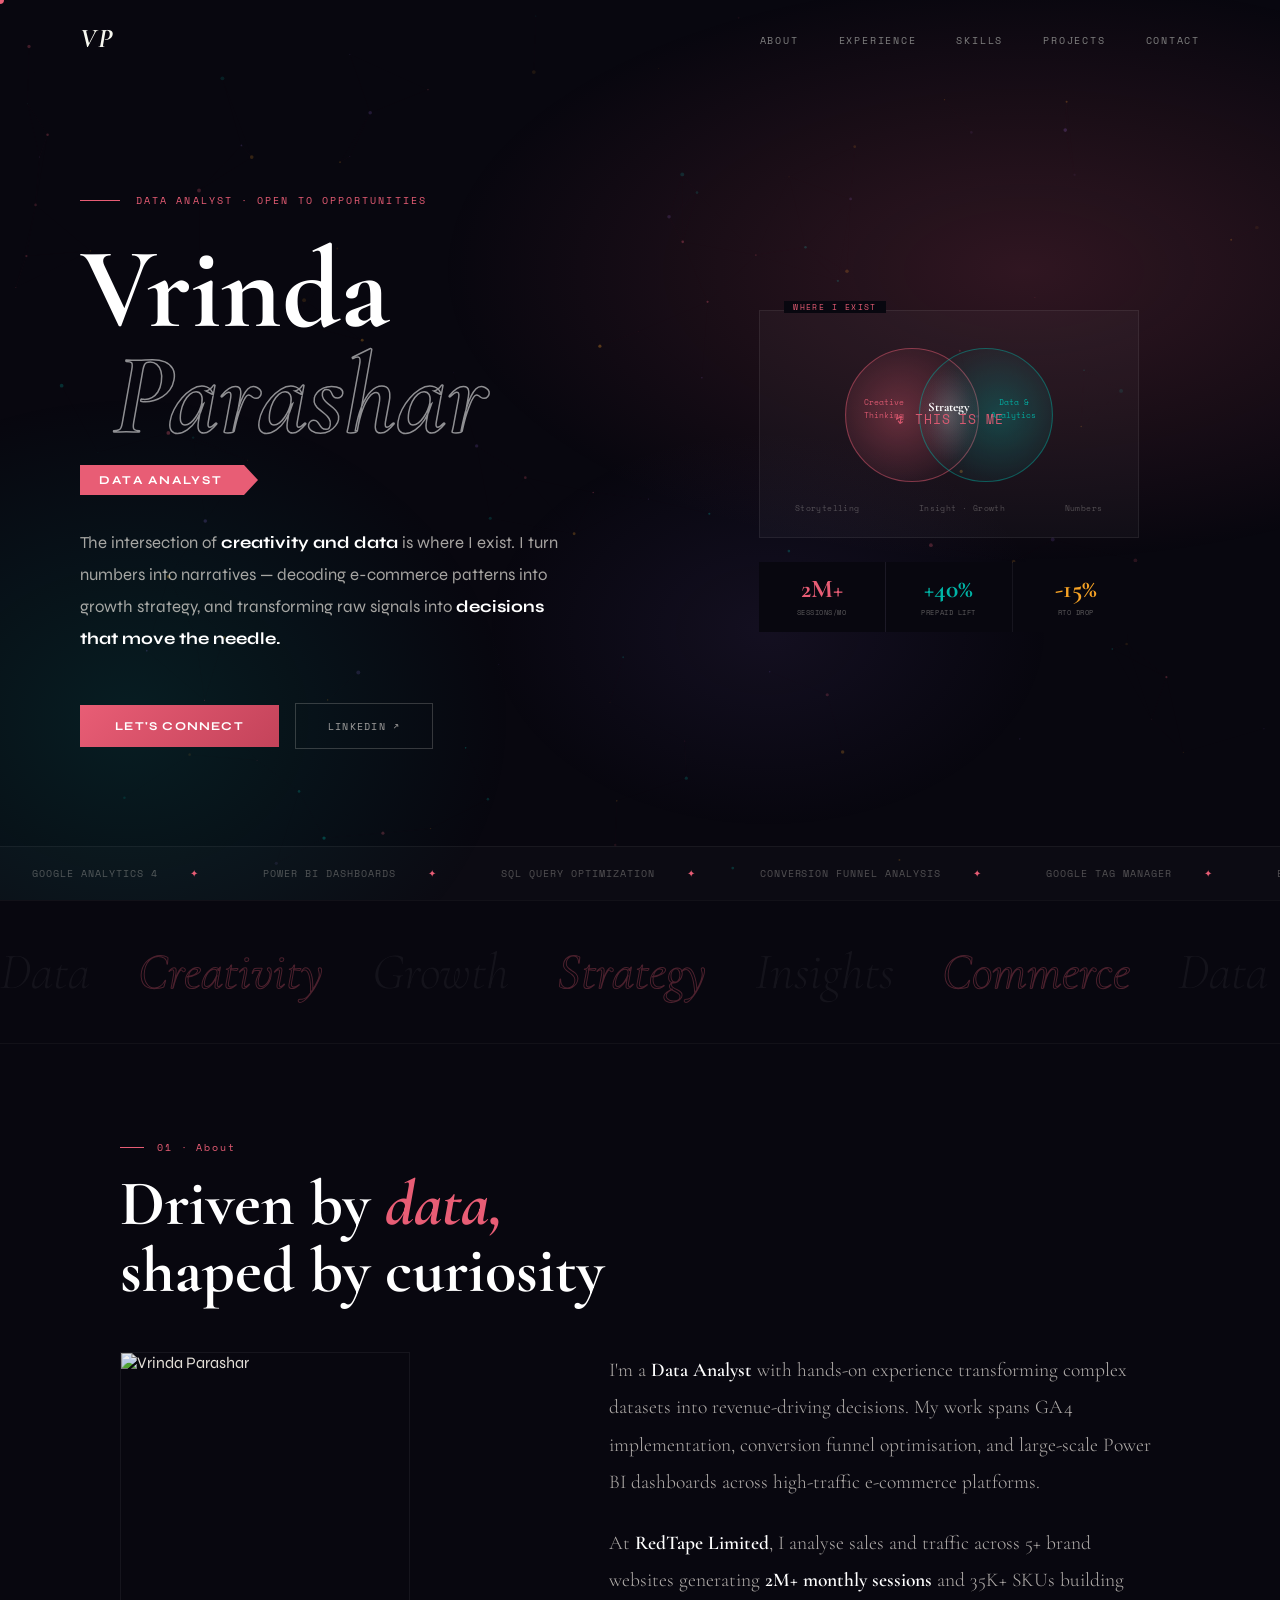
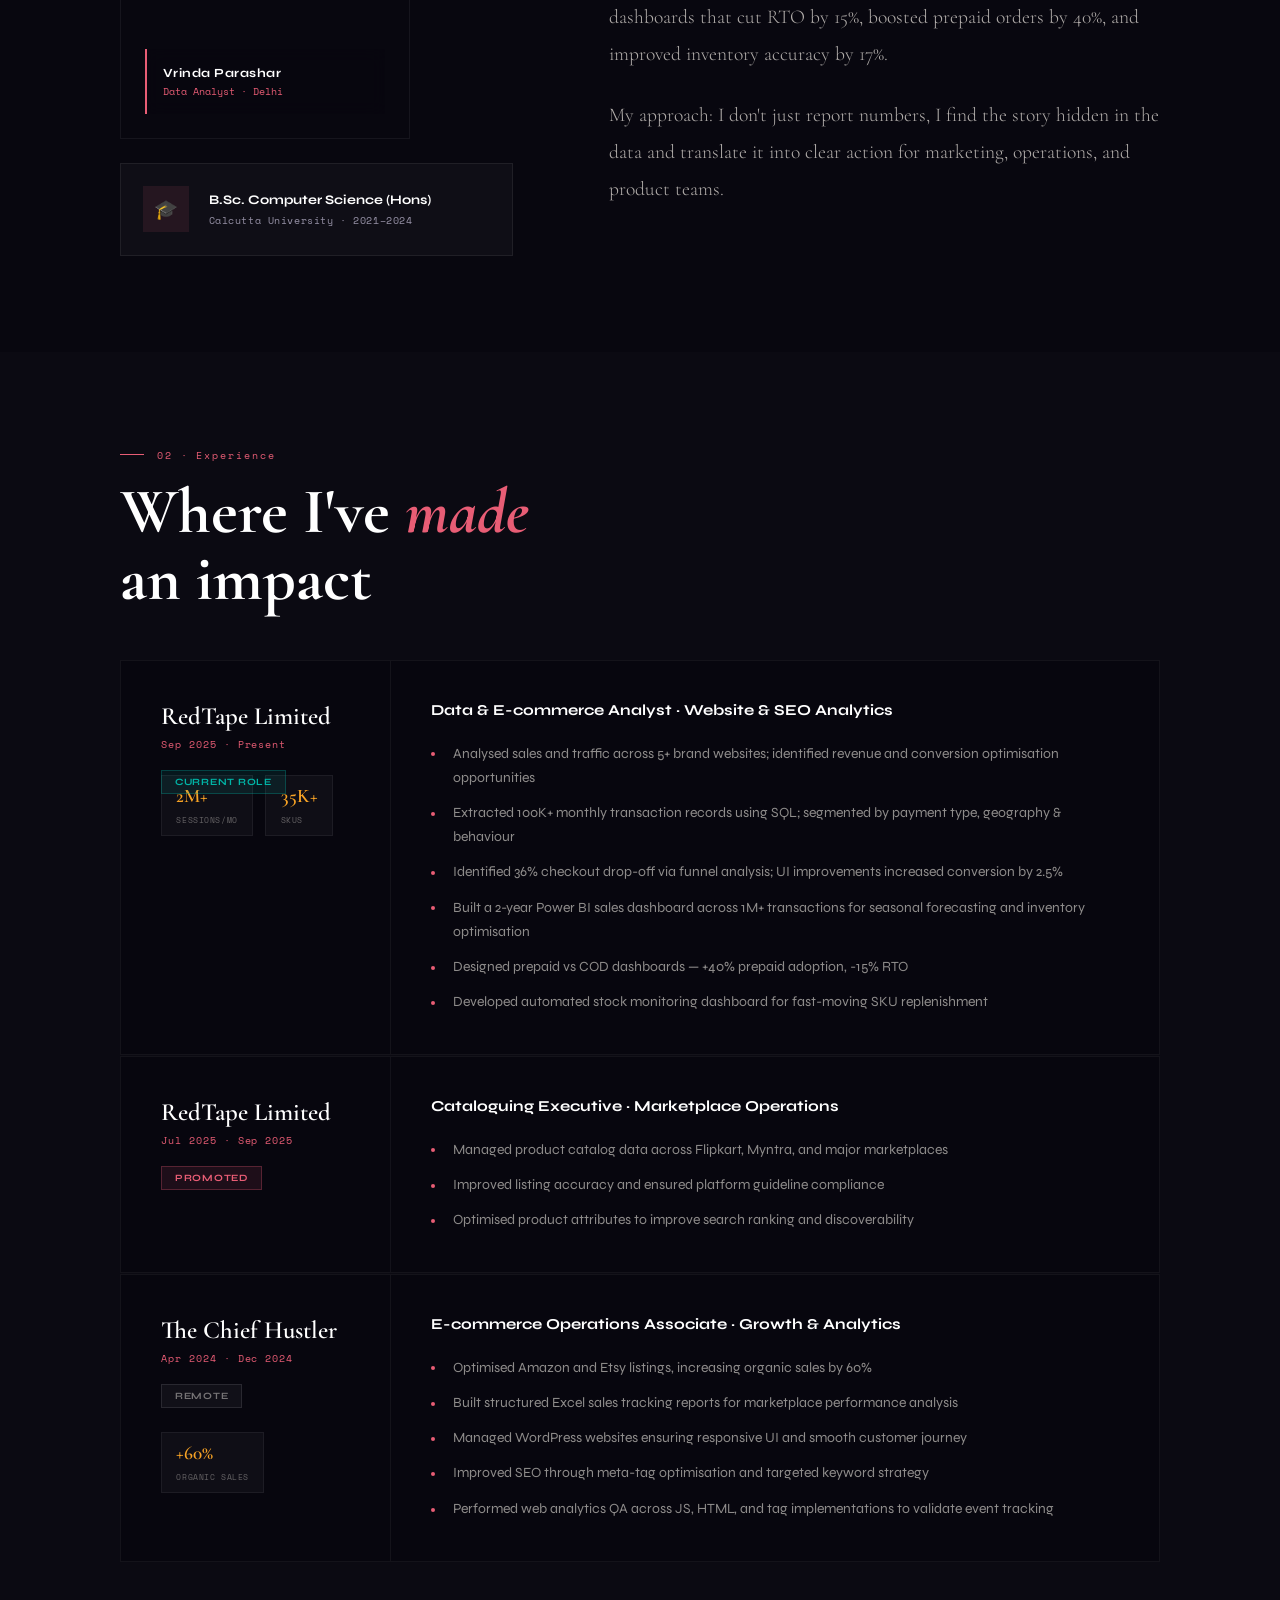
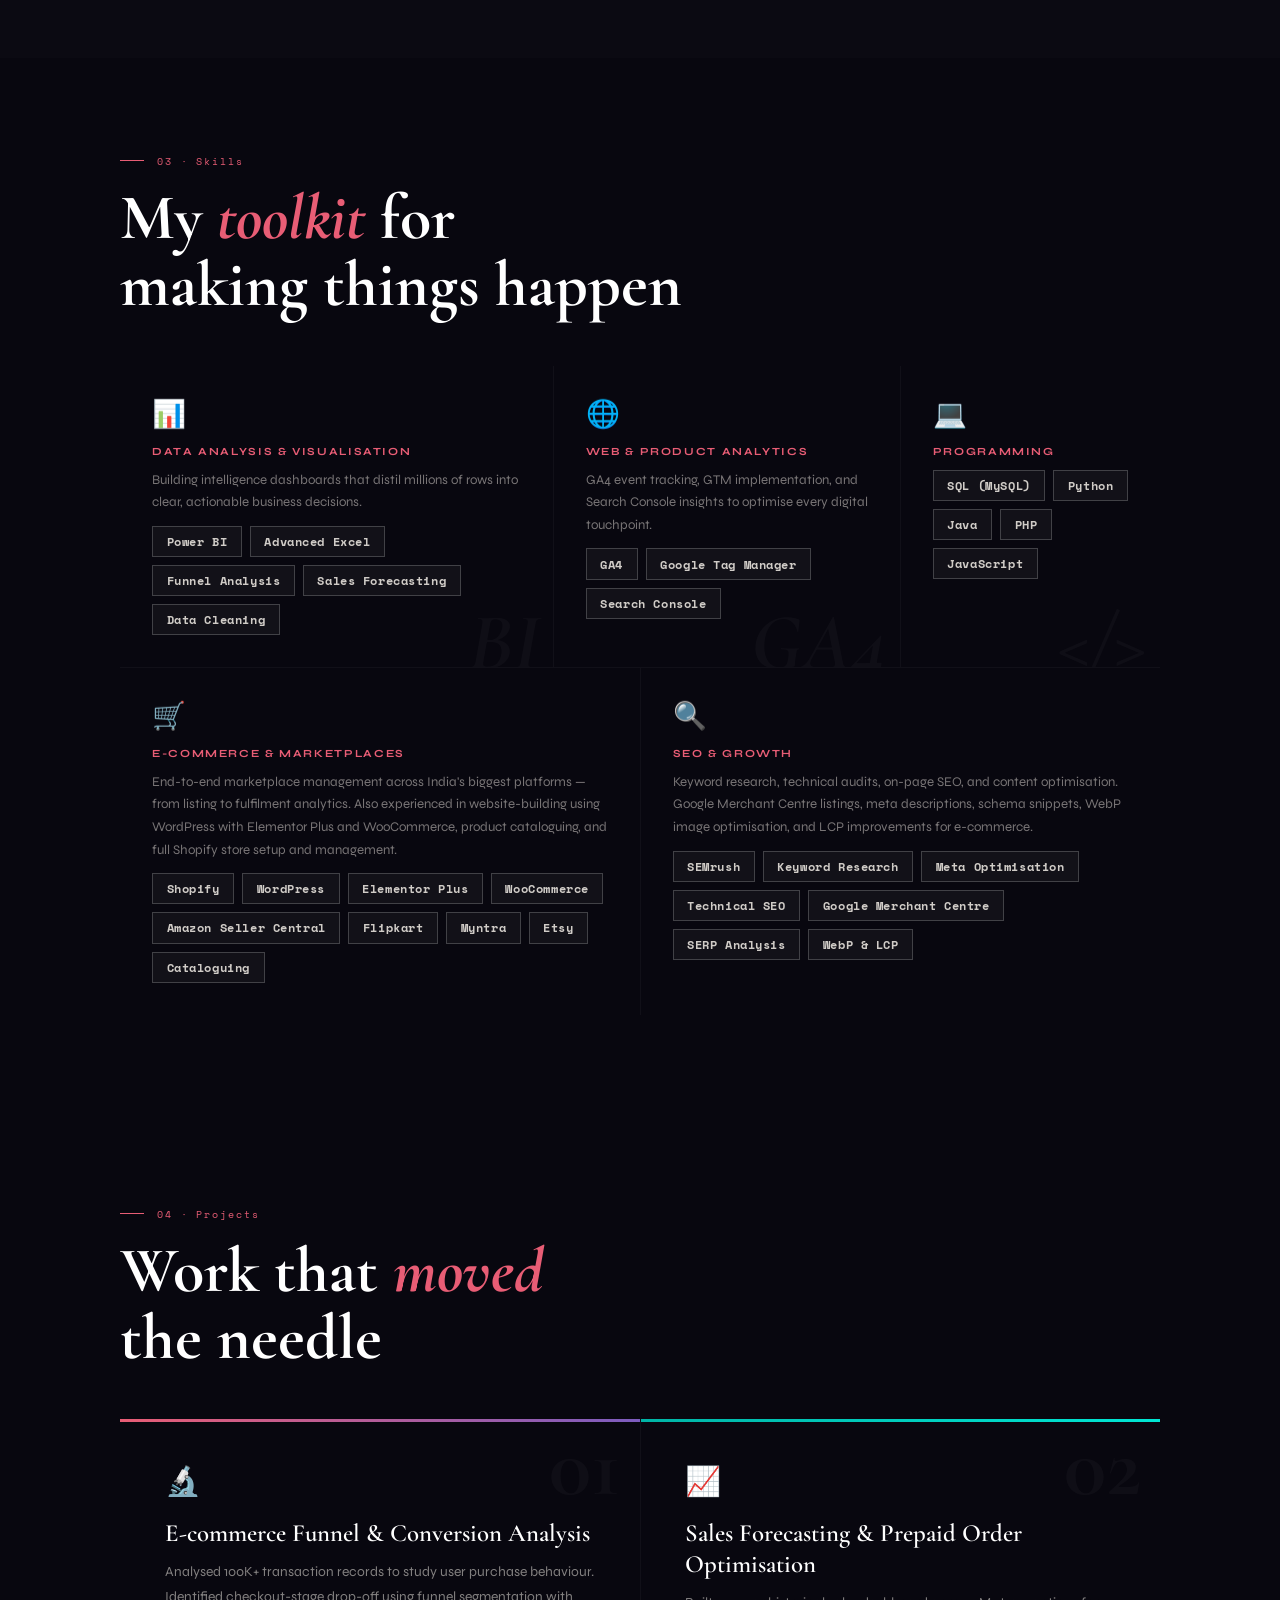
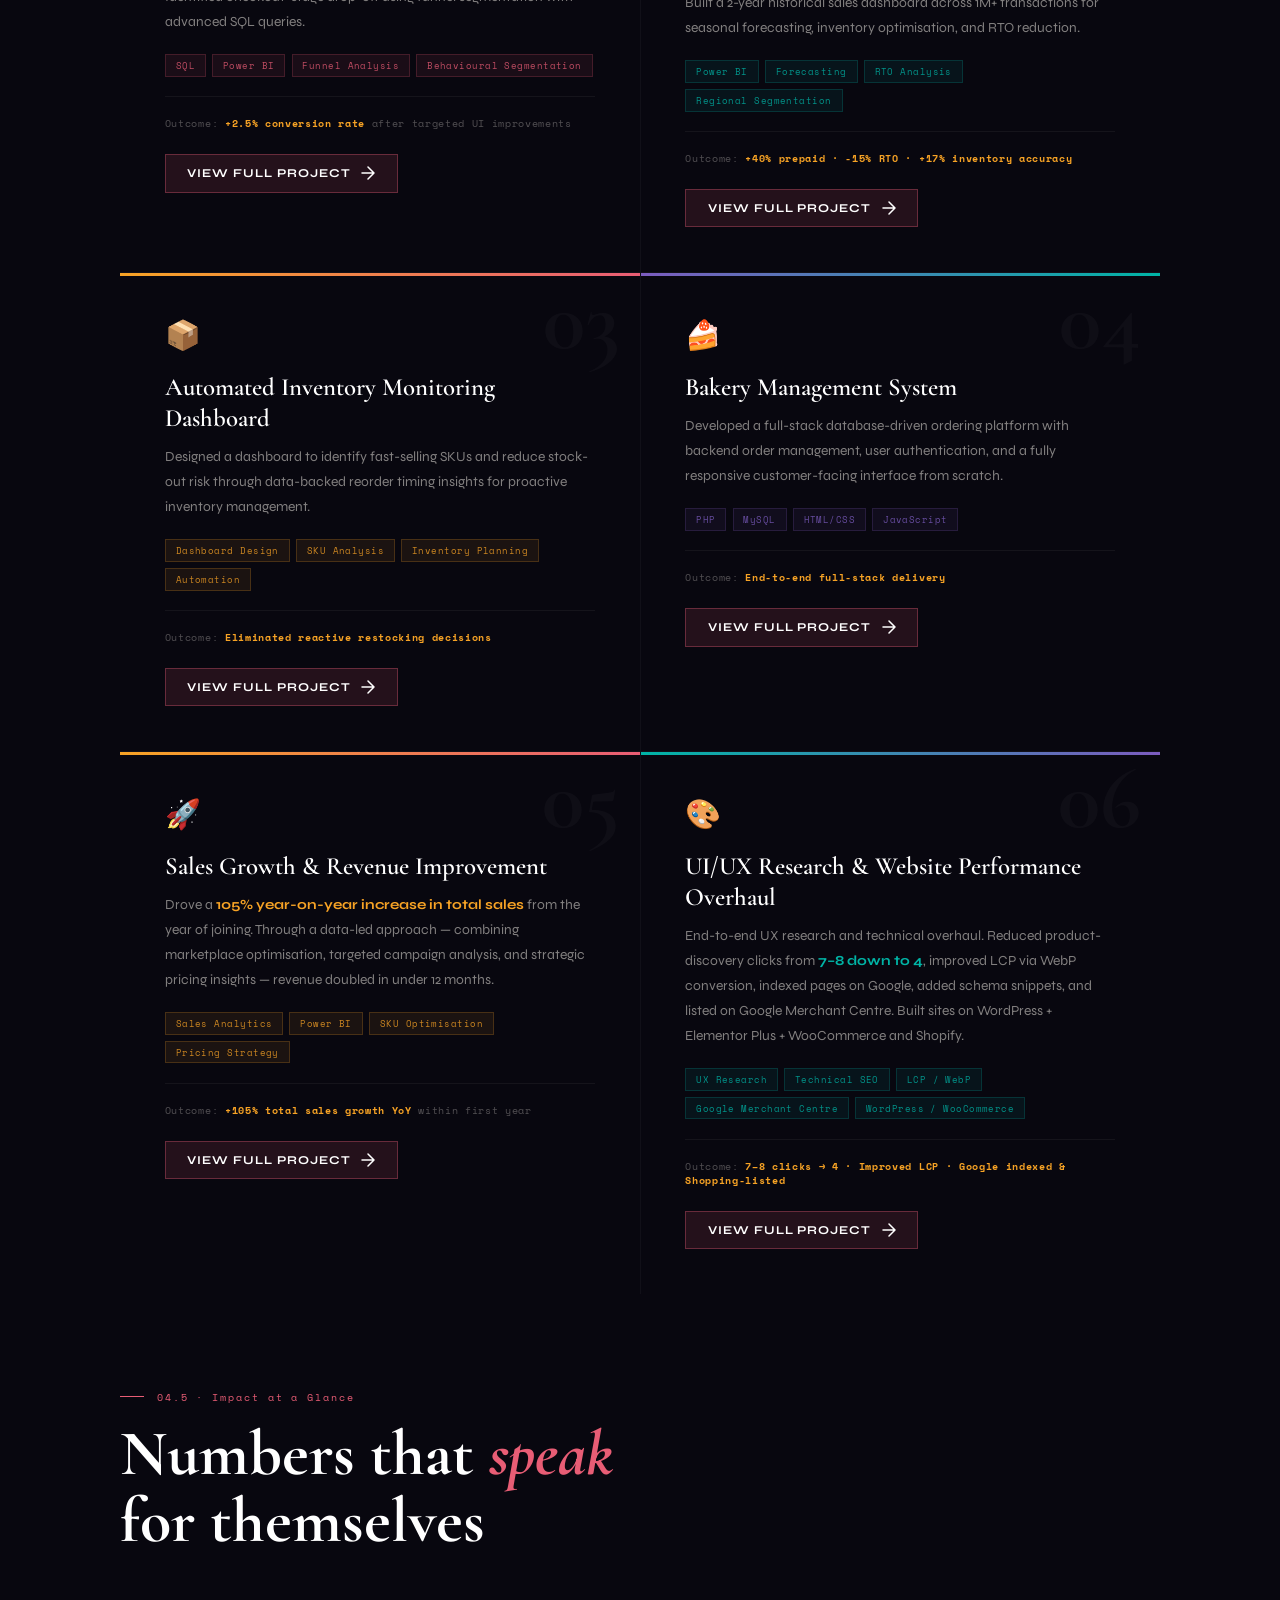
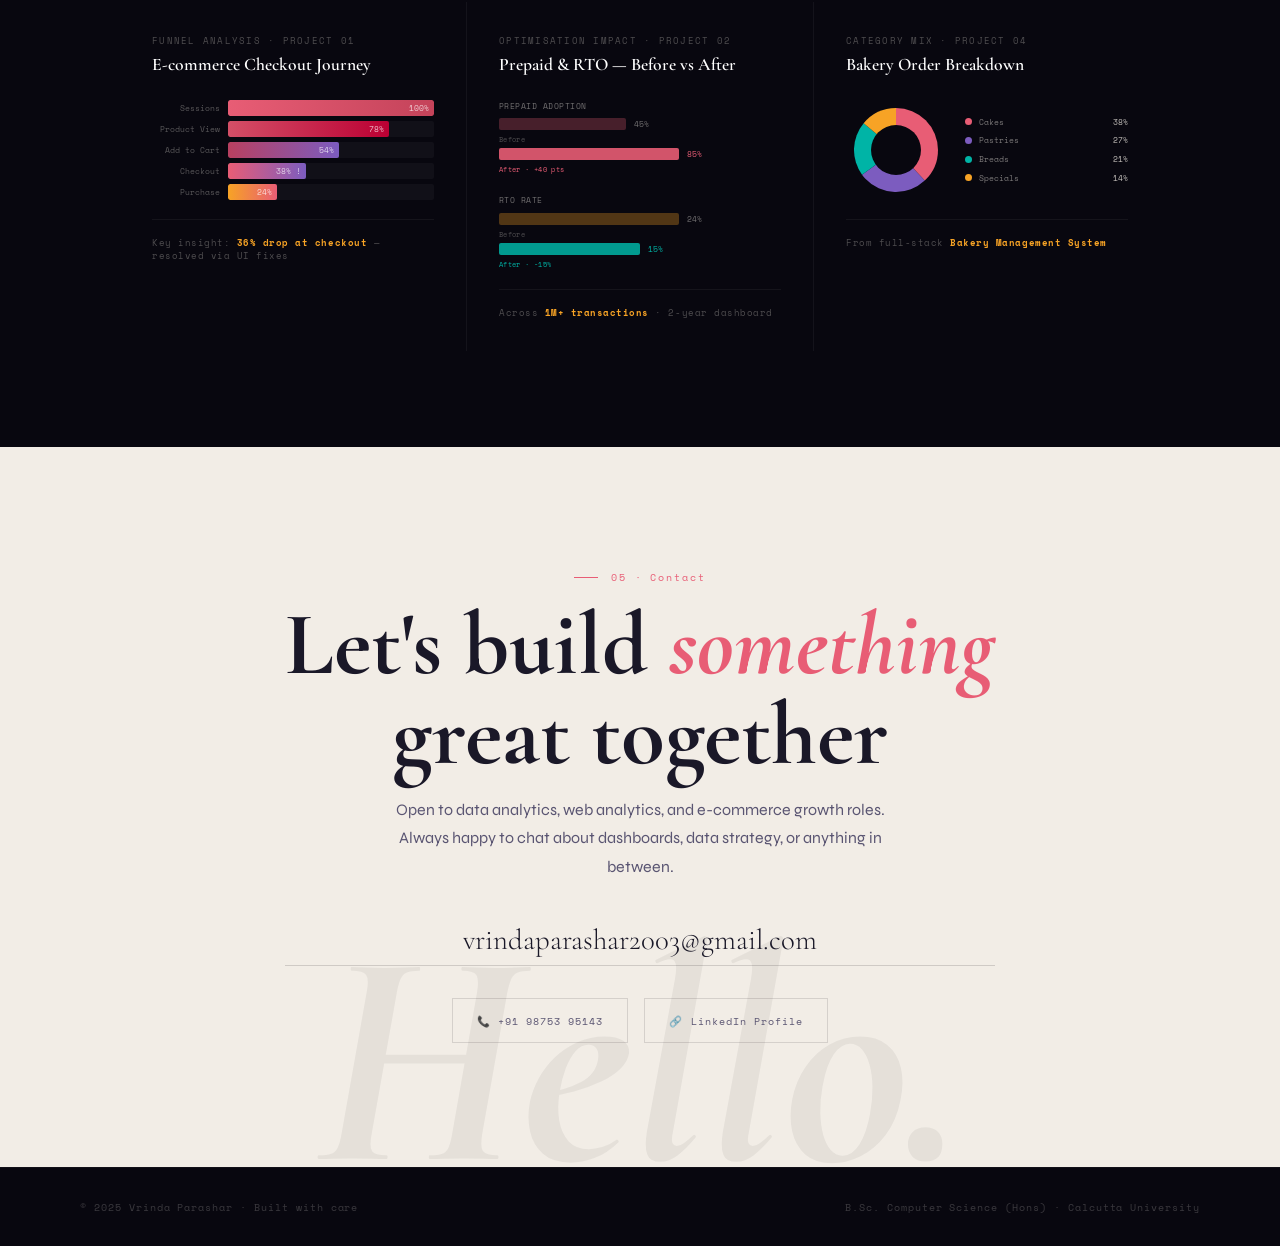
==== index.html @ 0f381a89 "Update index.html" ====
<!DOCTYPE html>
<html lang="en">
<head>
<meta charset="UTF-8">
<meta name="viewport" content="width=device-width, initial-scale=1.0">
<title>Vrinda Parashar · Data Analyst</title>
<link href="https://fonts.googleapis.com/css2?family=Cormorant+Garamond:ital,wght@0,300;0,400;0,600;0,700;1,300;1,600&family=Syne:wght@400;500;600;700;800&family=Space+Mono:ital@0;1&display=swap" rel="stylesheet">
<style>
:root{--ink:#08070f;--paper:#f2ede6;--rose:#e85d75;--teal:#00b4a6;--amber:#f7a325;--violet:#7c5cbf;--text-dark:#1a1828;--text-mid:#5a5572;--text-light:#9893a8;--white:#ffffff}
*,*::before,*::after{box-sizing:border-box;margin:0;padding:0}
html{scroll-behavior:smooth}
body{background:var(--ink);color:var(--paper);font-family:'Syne',sans-serif;overflow-x:hidden}
#bgCanvas{position:fixed;inset:0;z-index:0;opacity:.5;pointer-events:none}
 
/* CURSOR */
.cur{position:fixed;pointer-events:none;z-index:9999}
#curDot{width:8px;height:8px;background:var(--rose);border-radius:50%;transform:translate(-50%,-50%);transition:transform .15s}
#curRing{width:40px;height:40px;border:1.5px solid rgba(232,93,117,.45);border-radius:50%;transform:translate(-50%,-50%);transition:width .3s,height .3s,border-color .3s}
 
/* ─── NAV ─── */
nav{position:fixed;top:0;left:0;right:0;z-index:200;display:flex;justify-content:space-between;align-items:center;padding:1.4rem 5rem;mix-blend-mode:difference}
.nav-mark{font-family:'Cormorant Garamond',serif;font-size:1.7rem;font-style:italic;font-weight:700;color:#fff;letter-spacing:.06em;text-decoration:none}
.nav-links{display:flex;gap:2.5rem;list-style:none}
.nav-links a{font-family:'Space Mono',monospace;font-size:.62rem;color:rgba(255,255,255,.5);text-decoration:none;letter-spacing:.18em;text-transform:uppercase;transition:color .3s}
.nav-links a:hover{color:#fff}
 
/* Hamburger */
.nav-toggle{display:none;flex-direction:column;gap:5px;cursor:pointer;padding:.5rem;z-index:300;background:none;border:none}
.nav-toggle span{display:block;width:22px;height:1.5px;background:#fff;transition:transform .3s,opacity .3s}
.nav-toggle.open span:nth-child(1){transform:translateY(6.5px) rotate(45deg)}
.nav-toggle.open span:nth-child(2){opacity:0}
.nav-toggle.open span:nth-child(3){transform:translateY(-6.5px) rotate(-45deg)}
 
/* Mobile drawer */
.nav-drawer{display:none;position:fixed;inset:0;background:rgba(8,7,15,.97);z-index:250;flex-direction:column;align-items:center;justify-content:center;gap:2.5rem;backdrop-filter:blur(16px)}
.nav-drawer.open{display:flex}
.nav-drawer a{font-family:'Space Mono',monospace;font-size:.95rem;color:rgba(255,255,255,.6);text-decoration:none;letter-spacing:.2em;text-transform:uppercase;transition:color .3s}
.nav-drawer a:hover{color:var(--rose)}
 
/* ─── HERO ─── */
.hero{min-height:100vh;display:grid;grid-template-rows:1fr auto;position:relative;overflow:hidden}
.hero-bg{position:absolute;inset:0;background:radial-gradient(ellipse 70% 50% at 80% 30%,rgba(232,93,117,.18) 0%,transparent 65%),radial-gradient(ellipse 50% 60% at 10% 80%,rgba(0,180,166,.13) 0%,transparent 60%),radial-gradient(ellipse 40% 40% at 60% 70%,rgba(124,92,191,.1) 0%,transparent 55%)}
.hero-content{display:grid;grid-template-columns:1.1fr 1fr;align-items:center;padding:10rem 5rem 4rem;position:relative;z-index:2;gap:4rem}
 
.hero-eyebrow{display:flex;align-items:center;gap:1rem;font-family:'Space Mono',monospace;font-size:.65rem;color:var(--rose);letter-spacing:.2em;text-transform:uppercase;margin-bottom:1.8rem;animation:fadeUp .8s .2s both}
.eyebrow-line{width:2.5rem;height:1px;background:var(--rose)}
.hero-name{font-family:'Cormorant Garamond',serif;font-size:clamp(4.5rem,9vw,8.5rem);line-height:.92;font-weight:700;color:#fff;margin-bottom:1rem;animation:fadeUp .9s .35s both}
.hero-name .line2{font-style:italic;-webkit-text-stroke:1.5px rgba(255,255,255,.55);color:transparent;padding-left:2rem;display:block}
.hero-band{display:inline-flex;align-items:center;background:var(--rose);padding:.5rem 2.2rem .5rem 1.2rem;font-family:'Syne',sans-serif;font-size:.75rem;font-weight:700;letter-spacing:.15em;text-transform:uppercase;color:#fff;margin-bottom:2rem;clip-path:polygon(0 0,calc(100% - 14px) 0,100% 50%,calc(100% - 14px) 100%,0 100%);animation:fadeUp .8s .5s both}
.hero-desc{font-size:1.05rem;line-height:1.9;color:rgba(242,237,230,.68);max-width:480px;margin-bottom:3rem;animation:fadeUp .8s .65s both}
.hero-desc strong{color:#fff}
.hero-ctas{display:flex;gap:1rem;align-items:center;flex-wrap:wrap;animation:fadeUp .8s .8s both}
.btn-glow{position:relative;background:linear-gradient(135deg,var(--rose),#c4435a);color:#fff;padding:.9rem 2.2rem;font-family:'Syne',sans-serif;font-size:.75rem;font-weight:700;letter-spacing:.1em;text-transform:uppercase;text-decoration:none;transition:transform .3s,box-shadow .3s;display:inline-block}
.btn-glow:hover{transform:translateY(-3px);box-shadow:0 15px 40px rgba(232,93,117,.4)}
.btn-ghost{color:rgba(242,237,230,.65);padding:.9rem 2rem;font-family:'Space Mono',monospace;font-size:.65rem;letter-spacing:.12em;text-transform:uppercase;text-decoration:none;border:1px solid rgba(242,237,230,.2);transition:all .3s;display:inline-block}
.btn-ghost:hover{border-color:var(--teal);color:var(--teal)}
 
/* Hero Right */
.hero-right{position:relative;animation:fadeUp 1s .5s both}
.hero-right-inner{display:flex;flex-direction:column;gap:1.5rem;align-items:center}
 
/* Intersection Visual */
.intersection-box{background:rgba(255,255,255,.03);border:1px solid rgba(255,255,255,.07);padding:1.8rem 2rem 1.4rem;position:relative;max-width:380px;width:100%}
.intersection-box::before{content:'WHERE I EXIST';position:absolute;top:-10px;left:1.5rem;background:var(--ink);padding:0 .6rem;font-family:'Space Mono',monospace;font-size:.5rem;color:var(--rose);letter-spacing:.18em}
.venn-wrap{position:relative;width:100%;height:150px;margin-bottom:.8rem}
.venn-wrap svg{width:100%;height:100%;overflow:visible}
.venn-circle-left{animation:vennPulseLeft 3s ease-in-out infinite}
.venn-circle-right{animation:vennPulseRight 3s ease-in-out infinite}
.venn-intersection{animation:vennGlow 3s ease-in-out infinite}
@keyframes vennPulseLeft{0%,100%{opacity:.55;transform:translateX(0)}50%{opacity:.8;transform:translateX(-4px)}}
@keyframes vennPulseRight{0%,100%{opacity:.5;transform:translateX(0)}50%{opacity:.75;transform:translateX(4px)}}
@keyframes vennGlow{0%,100%{opacity:.35}50%{opacity:.7}}
.venn-label-l{font-family:'Space Mono',monospace;font-size:.52rem;fill:rgba(232,93,117,.9);text-anchor:middle}
.venn-label-r{font-family:'Space Mono',monospace;font-size:.52rem;fill:rgba(0,180,166,.9);text-anchor:middle}
.venn-label-c{font-family:'Cormorant Garamond',serif;font-size:14px;font-weight:700;fill:#fff;text-anchor:middle;animation:vennCenterPop 1.2s 0.6s both}
.venn-sub-c{font-family:'Space Mono',monospace;font-size:7px;fill:rgba(232,93,117,.9);text-anchor:middle;letter-spacing:1px;animation:vennCenterPop .9s 1s both}
@keyframes vennCenterPop{from{opacity:0;font-size:8px}to{opacity:1;font-size:14px}}
.intersection-labels{display:flex;justify-content:space-between;font-family:'Space Mono',monospace;font-size:.5rem;color:rgba(242,237,230,.28);letter-spacing:.05em;padding:0 .2rem}
 
/* Stat row */
.hero-stats-row{display:grid;grid-template-columns:repeat(3,1fr);gap:1px;background:rgba(255,255,255,.06);max-width:380px;width:100%}
.hstat{background:var(--ink);padding:.9rem .8rem;text-align:center}
.hstat-val{font-family:'Cormorant Garamond',serif;font-size:1.6rem;font-weight:700;display:block;line-height:1}
.hstat-lbl{font-family:'Space Mono',monospace;font-size:.46rem;color:rgba(242,237,230,.35);letter-spacing:.07em;text-transform:uppercase;margin-top:.3rem;display:block}
.hstat:nth-child(1) .hstat-val{color:var(--rose)}
.hstat:nth-child(2) .hstat-val{color:var(--teal)}
.hstat:nth-child(3) .hstat-val{color:var(--amber)}
 
/* TICKER */
.hero-ticker{position:relative;z-index:2;border-top:1px solid rgba(255,255,255,.05);overflow:hidden;padding:1.2rem 0;background:rgba(255,255,255,.02)}
.ticker-track{display:flex;animation:ticker 28s linear infinite;width:max-content}
.ticker-item{display:flex;align-items:center;gap:2rem;padding:0 2rem;font-family:'Space Mono',monospace;font-size:.62rem;color:rgba(242,237,230,.3);letter-spacing:.1em;text-transform:uppercase;white-space:nowrap}
.ticker-item span{color:var(--rose)}
@keyframes ticker{to{transform:translateX(-50%)}}
 
/* MARQUEE */
.marquee-divider{overflow:hidden;padding:2.5rem 0;border-top:1px solid rgba(255,255,255,.04);border-bottom:1px solid rgba(255,255,255,.04)}
.marquee-track{display:flex;gap:3rem;animation:marquee 22s linear infinite;width:max-content;align-items:center}
.mw{font-family:'Cormorant Garamond',serif;font-size:3.2rem;font-weight:300;font-style:italic;color:rgba(255,255,255,.05);white-space:nowrap}
.mw.a{-webkit-text-stroke:1px rgba(232,93,117,.3);color:transparent}
@keyframes marquee{to{transform:translateX(-50%)}}
 
/* SECTION */
.section{max-width:1200px;margin:0 auto;padding:6rem 5rem;position:relative;z-index:1}
.sec-num{font-family:'Space Mono',monospace;font-size:.6rem;color:var(--rose);letter-spacing:.2em;display:flex;align-items:center;gap:.8rem;margin-bottom:1rem}
.sec-num::before{content:'';width:1.5rem;height:1px;background:var(--rose)}
.sec-title{font-family:'Cormorant Garamond',serif;font-size:clamp(2.5rem,5vw,4.5rem);font-weight:700;line-height:1.05;color:#fff}
.sec-title em{font-style:italic;color:var(--rose)}
.sec-header{margin-bottom:3rem}
 
/* ABOUT */
.about-grid{display:grid;grid-template-columns:1fr 1.4fr;gap:6rem;align-items:start;margin-top:2rem}
.about-left{position:sticky;top:8rem}
.about-portrait{width:100%;aspect-ratio:3/4;max-width:290px;border:1px solid rgba(255,255,255,.06);position:relative;overflow:hidden}
.about-portrait img{width:100%;height:100%;object-fit:cover;object-position:center top;display:block;filter:brightness(.92) contrast(1.05)}
.portrait-tag{position:absolute;bottom:1.5rem;left:1.5rem;right:1.5rem;background:rgba(8,7,15,.85);backdrop-filter:blur(8px);padding:1rem;border-left:2px solid var(--rose)}
.pt-title{font-family:'Syne',sans-serif;font-size:.78rem;font-weight:700;color:#fff;letter-spacing:.04em}
.pt-sub{font-family:'Space Mono',monospace;font-size:.6rem;color:var(--rose);margin-top:.25rem}
.edu-badge{margin-top:1.5rem;background:rgba(255,255,255,.03);border:1px solid rgba(255,255,255,.07);padding:1.4rem;display:flex;gap:1.2rem;align-items:center}
.edu-icon{width:46px;height:46px;background:rgba(232,93,117,.1);display:flex;align-items:center;justify-content:center;font-size:1.2rem;flex-shrink:0}
.edu-deg{font-family:'Syne',sans-serif;font-size:.82rem;font-weight:700;color:#fff}
.edu-school{font-family:'Space Mono',monospace;font-size:.6rem;color:var(--text-light);letter-spacing:.06em;margin-top:.3rem}
.about-text p{font-family:'Cormorant Garamond',serif;font-size:1.22rem;font-weight:300;line-height:1.9;color:rgba(242,237,230,.72);margin-bottom:1.5rem}
.about-text p strong{color:#fff;font-weight:600}
 
/* EXPERIENCE */
.exp-section{background:rgba(255,255,255,.012);margin:0;max-width:100%}
.exp-inner{max-width:1200px;margin:0 auto;padding:6rem 5rem}
.exp-cards{display:flex;flex-direction:column;gap:1px;margin-top:3rem}
.exp-card{background:rgba(8,7,15,.85);border:1px solid rgba(255,255,255,.05);display:grid;grid-template-columns:270px 1fr;position:relative;overflow:hidden;transition:border-color .4s;cursor:default}
.exp-card::before{content:'';position:absolute;left:0;top:0;bottom:0;width:3px;background:linear-gradient(to bottom,var(--rose),var(--violet));transform:scaleY(0);transform-origin:top;transition:transform .5s cubic-bezier(.4,0,.2,1)}
.exp-card:hover{border-color:rgba(232,93,117,.18)}
.exp-card:hover::before{transform:scaleY(1)}
.exp-left{padding:2.5rem;border-right:1px solid rgba(255,255,255,.05)}
.exp-company{font-family:'Cormorant Garamond',serif;font-size:1.55rem;font-weight:600;color:#fff;margin-bottom:.35rem}
.exp-period{font-family:'Space Mono',monospace;font-size:.6rem;color:var(--rose);letter-spacing:.1em;margin-bottom:1.2rem}
.badge{display:inline-block;font-family:'Syne',sans-serif;font-size:.6rem;font-weight:700;padding:.3rem .8rem;letter-spacing:.08em;text-transform:uppercase}
.badge.cur{background:rgba(0,180,166,.1);border:1px solid rgba(0,180,166,.28);color:var(--teal)}
.badge.promoted{background:rgba(232,93,117,.1);border:1px solid rgba(232,93,117,.28);color:var(--rose)}
.badge.past{background:rgba(255,255,255,.04);border:1px solid rgba(255,255,255,.1);color:rgba(242,237,230,.45)}
.exp-metrics{display:flex;gap:.75rem;margin-top:1.5rem;flex-wrap:wrap}
.metric{background:rgba(255,255,255,.03);border:1px solid rgba(255,255,255,.06);padding:.5rem .9rem}
.metric-val{font-family:'Cormorant Garamond',serif;font-size:1.2rem;font-weight:600;color:var(--amber);display:block}
.metric-lbl{font-family:'Space Mono',monospace;font-size:.52rem;color:rgba(242,237,230,.38);letter-spacing:.07em;text-transform:uppercase}
.exp-right{padding:2.5rem}
.exp-role{font-family:'Syne',sans-serif;font-size:.95rem;font-weight:700;color:#fff;margin-bottom:1.4rem}
.exp-list{list-style:none;display:flex;flex-direction:column;gap:.7rem}
.exp-list li{display:grid;grid-template-columns:8px 1fr;gap:.9rem;font-size:.875rem;line-height:1.72;color:rgba(242,237,230,.58)}
.exp-list li::before{content:'';display:block;width:4px;height:4px;border-radius:50%;background:var(--rose);margin-top:.68rem;flex-shrink:0}
 
/* ─── CHARTS SECTION ─── */
.charts-section{max-width:1200px;margin:0 auto;padding:0 5rem 6rem;position:relative;z-index:1}
.charts-grid{display:grid;grid-template-columns:1fr 1fr 1fr;gap:1px;background:rgba(255,255,255,.05);margin-top:3rem}
.chart-panel{background:var(--ink);padding:2rem;position:relative;overflow:hidden}
.chart-panel-label{font-family:'Space Mono',monospace;font-size:.56rem;color:rgba(242,237,230,.3);letter-spacing:.14em;text-transform:uppercase;margin-bottom:.4rem}
.chart-panel-title{font-family:'Cormorant Garamond',serif;font-size:1.1rem;font-weight:600;color:#fff;margin-bottom:1.5rem;line-height:1.25}
 
/* Mini funnel */
.mini-funnel{display:flex;flex-direction:column;gap:5px}
.mf-row{display:flex;align-items:center;gap:8px}
.mf-lbl{font-family:'Space Mono',monospace;font-size:.5rem;color:rgba(242,237,230,.35);width:68px;flex-shrink:0;text-align:right}
.mf-track{flex:1;background:rgba(255,255,255,.04);border-radius:2px;height:16px;overflow:hidden;position:relative}
.mf-fill{height:100%;border-radius:2px;width:0;transition:width 1.5s cubic-bezier(.4,0,.2,1);display:flex;align-items:center;justify-content:flex-end;padding-right:5px}
.mf-pct{font-family:'Space Mono',monospace;font-size:.48rem;color:rgba(255,255,255,.75)}
 
/* Before/after bars */
.ba-group{margin-bottom:.8rem}
.ba-label{font-family:'Space Mono',monospace;font-size:.52rem;color:rgba(242,237,230,.45);margin-bottom:.4rem;letter-spacing:.06em}
.ba-pair{display:flex;flex-direction:column;gap:3px}
.ba-row{display:flex;align-items:center;gap:8px}
.ba-bar{height:12px;border-radius:2px;width:0;transition:width 1.5s cubic-bezier(.4,0,.2,1)}
.ba-val{font-family:'Space Mono',monospace;font-size:.5rem;color:rgba(242,237,230,.45);flex-shrink:0}
.ba-caption{font-family:'Space Mono',monospace;font-size:.46rem;color:rgba(242,237,230,.3);margin-top:1px;letter-spacing:.05em}
 
/* Donut */
.donut-wrap{display:flex;align-items:center;gap:1.2rem}
.donut-legend{display:flex;flex-direction:column;gap:.42rem;flex:1}
.dl-item{display:flex;align-items:center;gap:.45rem;font-family:'Space Mono',monospace;font-size:.52rem;color:rgba(242,237,230,.5)}
.dl-dot{width:7px;height:7px;border-radius:50%;flex-shrink:0}
.dl-val{margin-left:auto;color:rgba(242,237,230,.8)}
.chart-result{margin-top:1.2rem;padding-top:1rem;border-top:1px solid rgba(255,255,255,.05);font-family:'Space Mono',monospace;font-size:.54rem;color:rgba(242,237,230,.3);letter-spacing:.06em}
.chart-result strong{color:var(--amber)}
 
/* SKILLS */
.skills-mosaic{display:grid;grid-template-columns:repeat(12,1fr);gap:1px;background:rgba(255,255,255,.04);margin-top:3rem}
.skill-tile{background:var(--ink);padding:2rem;position:relative;overflow:hidden}
.skill-tile.w5{grid-column:span 5}
.skill-tile.w4{grid-column:span 4}
.skill-tile.w3{grid-column:span 3}
.skill-tile.w6{grid-column:span 6}
.skill-tile h4{font-family:'Syne',sans-serif;font-size:.68rem;font-weight:700;text-transform:uppercase;letter-spacing:.15em;color:var(--rose);margin-bottom:.7rem}
.skill-tile p{font-size:.83rem;color:rgba(242,237,230,.48);line-height:1.7}
.skill-tile-icon{font-size:1.7rem;margin-bottom:.9rem;display:block}
.skill-big{font-family:'Cormorant Garamond',serif;font-size:5rem;font-weight:700;font-style:italic;color:rgba(255,255,255,.03);position:absolute;bottom:-1rem;right:.8rem;line-height:1;pointer-events:none}
.pills{display:flex;flex-wrap:wrap;gap:.5rem;margin-top:.75rem}
.pill{font-family:'Space Mono',monospace;font-size:.72rem;font-weight:700;padding:.38rem .85rem;border:1.5px solid rgba(255,255,255,.2);color:rgba(242,237,230,.85);letter-spacing:.05em;transition:all .2s;background:rgba(255,255,255,.04)}
.pill:hover{border-color:var(--teal);color:var(--teal);background:rgba(0,180,166,.06)}
 
/* PROJECTS */
.projects-grid{display:grid;grid-template-columns:1fr 1fr;gap:1px;background:rgba(255,255,255,.04);margin-top:3rem}
.proj-card{background:var(--ink);padding:2.8rem;position:relative;overflow:hidden;transition:background .3s;cursor:pointer;text-decoration:none;display:block;color:inherit}
.proj-card:hover{background:rgba(255,255,255,.022)}
.proj-accent{position:absolute;top:0;left:0;right:0;height:3px}
.proj-card:nth-child(1) .proj-accent{background:linear-gradient(90deg,var(--rose),var(--violet))}
.proj-card:nth-child(2) .proj-accent{background:linear-gradient(90deg,var(--teal),#00e6d4)}
.proj-card:nth-child(3) .proj-accent{background:linear-gradient(90deg,var(--amber),var(--rose))}
.proj-card:nth-child(4) .proj-accent{background:linear-gradient(90deg,var(--violet),var(--teal))}
.proj-num{font-family:'Cormorant Garamond',serif;font-size:5.5rem;font-weight:700;color:rgba(255,255,255,.03);position:absolute;top:.2rem;right:1.2rem;line-height:1;pointer-events:none}
.proj-icon{font-size:1.8rem;margin-bottom:1.2rem;display:block}
.proj-card h3{font-family:'Cormorant Garamond',serif;font-size:1.55rem;font-weight:600;color:#fff;margin-bottom:.7rem;line-height:1.25}
.proj-card p{font-size:.865rem;color:rgba(242,237,230,.52);line-height:1.8;margin-bottom:1.2rem}
.proj-stack{display:flex;gap:.38rem;flex-wrap:wrap}
.ptag{font-family:'Space Mono',monospace;font-size:.56rem;padding:.24rem .62rem;letter-spacing:.05em}
.proj-card:nth-child(1) .ptag{background:rgba(232,93,117,.08);border:1px solid rgba(232,93,117,.2);color:rgba(232,93,117,.8)}
.proj-card:nth-child(2) .ptag{background:rgba(0,180,166,.08);border:1px solid rgba(0,180,166,.2);color:rgba(0,180,166,.8)}
.proj-card:nth-child(3) .ptag{background:rgba(247,163,37,.08);border:1px solid rgba(247,163,37,.2);color:rgba(247,163,37,.8)}
.proj-card:nth-child(4) .ptag{background:rgba(124,92,191,.08);border:1px solid rgba(124,92,191,.2);color:rgba(124,92,191,.8)}
.proj-card:nth-child(5) .proj-accent{background:linear-gradient(90deg,var(--amber),var(--rose))}
.proj-card:nth-child(6) .proj-accent{background:linear-gradient(90deg,var(--teal),var(--violet))}
.proj-result{margin-top:1.2rem;padding-top:1.2rem;border-top:1px solid rgba(255,255,255,.05);font-family:'Space Mono',monospace;font-size:.6rem;color:rgba(242,237,230,.32);letter-spacing:.07em}
.proj-result strong{color:var(--amber)}
 
/* View Project CTA — bigger, button-style */
.proj-cta{display:inline-flex;align-items:center;gap:.65rem;margin-top:1.5rem;font-family:'Syne',sans-serif;font-size:.75rem;font-weight:700;color:#fff;letter-spacing:.08em;text-transform:uppercase;background:rgba(232,93,117,.12);border:1.5px solid rgba(232,93,117,.35);padding:.7rem 1.35rem;transition:background .3s,border-color .3s,color .3s}
.proj-card:hover .proj-cta{background:var(--rose);border-color:var(--rose);color:#fff}
.proj-cta svg{transition:transform .3s;flex-shrink:0}
.proj-card:hover .proj-cta svg{transform:translateX(4px)}
 
/* CONTACT */
.contact-wrap{background:var(--paper);color:var(--text-dark);position:relative;overflow:hidden;min-height:80vh;display:flex;align-items:center;justify-content:center}
.contact-bg-txt{position:absolute;font-family:'Cormorant Garamond',serif;font-size:24vw;font-weight:700;font-style:italic;color:rgba(8,7,15,.055);white-space:nowrap;pointer-events:none;bottom:-3rem;left:50%;transform:translateX(-50%);line-height:1}
.contact-inner{text-align:center;position:relative;z-index:2;padding:6rem 2rem}
.contact-inner .sec-num{color:var(--rose);justify-content:center}
.contact-inner .sec-num::before{background:var(--rose)}
.contact-inner h2{font-family:'Cormorant Garamond',serif;font-size:clamp(3rem,7vw,6rem);font-weight:700;line-height:1;color:var(--text-dark);margin-bottom:1rem}
.contact-inner h2 em{font-style:italic;color:var(--rose)}
.contact-sub{font-size:1rem;color:var(--text-mid);line-height:1.8;max-width:500px;margin:0 auto 2.5rem}
.c-email{display:block;font-family:'Cormorant Garamond',serif;font-size:clamp(1rem,2.5vw,1.8rem);font-weight:300;color:var(--text-dark);text-decoration:none;border-bottom:1px solid rgba(8,7,15,.15);padding-bottom:.5rem;transition:color .3s;margin-bottom:2rem}
.c-email:hover{color:var(--rose)}
.c-row{display:flex;justify-content:center;gap:1rem;flex-wrap:wrap}
.c-link{display:flex;align-items:center;gap:.6rem;font-family:'Space Mono',monospace;font-size:.65rem;color:var(--text-mid);text-decoration:none;letter-spacing:.1em;padding:.85rem 1.5rem;border:1px solid rgba(8,7,15,.12);transition:all .3s}
.c-link:hover{background:var(--rose);color:#fff;border-color:var(--rose)}
 
/* FOOTER */
footer{background:var(--ink);padding:2rem 5rem;display:flex;justify-content:space-between;align-items:center;border-top:1px solid rgba(255,255,255,.04)}
footer p{font-family:'Space Mono',monospace;font-size:.6rem;color:rgba(242,237,230,.22);letter-spacing:.1em}
 
/* REVEAL */
.reveal{opacity:0;transform:translateY(28px);transition:opacity .7s cubic-bezier(.4,0,.2,1),transform .7s cubic-bezier(.4,0,.2,1)}
.reveal.in{opacity:1;transform:none}
.d1{transition-delay:.1s}.d2{transition-delay:.2s}.d3{transition-delay:.3s}
@keyframes fadeUp{from{opacity:0;transform:translateY(36px)}to{opacity:1;transform:none}}
 
/* ─── RESPONSIVE ─── */
@media(max-width:960px){
  nav{padding:1.2rem 1.5rem}
  .nav-links{display:none}
  .nav-toggle{display:flex}
  .hero-content{grid-template-columns:1fr;padding:7rem 1.5rem 3rem}
  .hero-right{display:none}
  .hero-name{font-size:clamp(3.5rem,14vw,6rem)}
  .section{padding:4rem 1.5rem}
  .about-grid{grid-template-columns:1fr;gap:2.5rem}
  .about-left{position:static}
  .exp-inner{padding:4rem 1.5rem}
  .exp-card{grid-template-columns:1fr}
  .exp-left{border-right:none;border-bottom:1px solid rgba(255,255,255,.05)}
  .skill-tile{grid-column:span 12!important}
  .projects-grid{grid-template-columns:1fr}
  .charts-section{padding:0 1.5rem 4rem}
  .charts-grid{grid-template-columns:1fr}
  footer{padding:1.5rem;flex-direction:column;gap:.5rem;text-align:center}
}
@media(max-width:480px){
  .hero-name{font-size:clamp(3rem,13vw,5rem)}
  .hero-desc{font-size:.92rem}
  .btn-glow,.btn-ghost{font-size:.68rem;padding:.8rem 1.4rem}
}
</style>
</head>
<body>
<canvas id="bgCanvas"></canvas>
<div class="cur" id="curDot" style="position:fixed;top:0;left:0"></div>
<div class="cur" id="curRing" style="position:fixed;top:0;left:0"></div>
 
<nav>
  <a href="index.html" class="nav-mark">VP</a>
  <ul class="nav-links">
    <li><a href="#about">About</a></li>
    <li><a href="#experience">Experience</a></li>
    <li><a href="#skills">Skills</a></li>
    <li><a href="#projects">Projects</a></li>
    <li><a href="#contact">Contact</a></li>
  </ul>
  <button class="nav-toggle" id="navToggle" aria-label="Menu">
    <span></span><span></span><span></span>
  </button>
</nav>
 
<div class="nav-drawer" id="navDrawer">
  <a href="#about" class="drawer-link">About</a>
  <a href="#experience" class="drawer-link">Experience</a>
  <a href="#skills" class="drawer-link">Skills</a>
  <a href="#projects" class="drawer-link">Projects</a>
  <a href="#contact" class="drawer-link">Contact</a>
</div>
 
<!-- HERO -->
<section class="hero">
  <div class="hero-bg"></div>
  <div class="hero-content">
    <div>
      <div class="hero-eyebrow"><span class="eyebrow-line"></span>Data Analyst · Open to opportunities</div>
      <h1 class="hero-name">Vrinda<span class="line2">Parashar</span></h1>
      <div class="hero-band">Data Analyst</div>
      <p class="hero-desc">
        The intersection of <strong>creativity and data</strong> is where I exist. I turn numbers into narratives — decoding e-commerce patterns into growth strategy, and transforming raw signals into <strong>decisions that move the needle.</strong>
      </p>
      <div class="hero-ctas">
        <a href="mailto:vrindaparashar2003@gmail.com" class="btn-glow">Let's Connect</a>
        <a href="https://linkedin.com/in/vrinda-parashar2024" target="_blank" class="btn-ghost">LinkedIn ↗</a>
      </div>
    </div>
    <div class="hero-right">
      <div class="hero-right-inner">
        <div class="intersection-box">
          <div class="venn-wrap">
            <svg viewBox="0 0 340 150" xmlns="http://www.w3.org/2000/svg">
              <defs>
                <radialGradient id="gradL" cx="40%" cy="50%" r="55%">
                  <stop offset="0%" stop-color="#e85d75" stop-opacity="0.35"/>
                  <stop offset="100%" stop-color="#e85d75" stop-opacity="0.05"/>
                </radialGradient>
                <radialGradient id="gradR" cx="60%" cy="50%" r="55%">
                  <stop offset="0%" stop-color="#00b4a6" stop-opacity="0.3"/>
                  <stop offset="100%" stop-color="#00b4a6" stop-opacity="0.04"/>
                </radialGradient>
                <radialGradient id="gradC" cx="50%" cy="50%" r="50%">
                  <stop offset="0%" stop-color="#ffffff" stop-opacity="0.18"/>
                  <stop offset="100%" stop-color="#c87dab" stop-opacity="0"/>
                </radialGradient>
                <clipPath id="clipL">
                  <circle cx="130" cy="75" r="72"/>
                </clipPath>
                <clipPath id="clipR">
                  <circle cx="210" cy="75" r="72"/>
                </clipPath>
              </defs>
 
              <!-- Left circle fill -->
              <circle class="venn-circle-left" cx="130" cy="75" r="72" fill="url(#gradL)" stroke="#e85d75" stroke-width="1.2" stroke-opacity="0.5"/>
              <!-- Right circle fill -->
              <circle class="venn-circle-right" cx="210" cy="75" r="72" fill="url(#gradR)" stroke="#00b4a6" stroke-width="1.2" stroke-opacity="0.45"/>
              <!-- Intersection glow -->
              <ellipse class="venn-intersection" cx="170" cy="75" rx="32" ry="50" fill="url(#gradC)"/>
 
              <!-- Left label -->
              <text class="venn-label-l" x="100" y="64">Creative</text>
              <text class="venn-label-l" x="100" y="78">Thinking</text>
 
              <!-- Right label -->
              <text class="venn-label-r" x="240" y="64">Data &amp;</text>
              <text class="venn-label-r" x="240" y="78">Analytics</text>
 
              <!-- Center label -->
              <text class="venn-label-c" x="170" y="71">Strategy</text>
              <text class="venn-sub-c" x="170" y="85">↯ THIS IS ME</text>
            </svg>
          </div>
          <div class="intersection-labels">
            <span>Storytelling</span>
            <span>Insight · Growth</span>
            <span>Numbers</span>
          </div>
        </div>
        <div class="hero-stats-row">
          <div class="hstat"><span class="hstat-val">2M+</span><span class="hstat-lbl">Sessions/mo</span></div>
          <div class="hstat"><span class="hstat-val">+40%</span><span class="hstat-lbl">Prepaid lift</span></div>
          <div class="hstat"><span class="hstat-val">-15%</span><span class="hstat-lbl">RTO drop</span></div>
        </div>
      </div>
    </div>
  </div>
  <div class="hero-ticker">
    <div class="ticker-track">
      <div class="ticker-item">Google Analytics 4 <span>✦</span></div>
      <div class="ticker-item">Power BI Dashboards <span>✦</span></div>
      <div class="ticker-item">SQL Query Optimization <span>✦</span></div>
      <div class="ticker-item">Conversion Funnel Analysis <span>✦</span></div>
      <div class="ticker-item">Google Tag Manager <span>✦</span></div>
      <div class="ticker-item">E-commerce Analytics <span>✦</span></div>
      <div class="ticker-item">Sales Forecasting <span>✦</span></div>
      <div class="ticker-item">SEO &amp; Search Console <span>✦</span></div>
      <div class="ticker-item">Google Analytics 4 <span>✦</span></div>
      <div class="ticker-item">Power BI Dashboards <span>✦</span></div>
      <div class="ticker-item">SQL Query Optimization <span>✦</span></div>
      <div class="ticker-item">Conversion Funnel Analysis <span>✦</span></div>
      <div class="ticker-item">Google Tag Manager <span>✦</span></div>
      <div class="ticker-item">E-commerce Analytics <span>✦</span></div>
      <div class="ticker-item">Sales Forecasting <span>✦</span></div>
      <div class="ticker-item">SEO &amp; Search Console <span>✦</span></div>
    </div>
  </div>
</section>
 
<!-- MARQUEE -->
<div class="marquee-divider">
  <div class="marquee-track">
    <span class="mw">Data</span><span class="mw a">Creativity</span><span class="mw">Growth</span><span class="mw a">Strategy</span><span class="mw">Insights</span><span class="mw a">Commerce</span><span class="mw">Data</span><span class="mw a">Creativity</span><span class="mw">Growth</span><span class="mw a">Strategy</span><span class="mw">Insights</span><span class="mw a">Commerce</span>
  </div>
</div>
 
<!-- ABOUT -->
<section class="section" id="about">
  <div class="sec-header reveal">
    <div class="sec-num">01 · About</div>
    <h2 class="sec-title">Driven by <em>data,</em><br>shaped by curiosity</h2>
  </div>
  <div class="about-grid">
    <div class="about-left reveal">
      <div class="about-portrait">
        <img src="https://lh3.googleusercontent.com/d/16xCZOrS4s_--KKxD6gpZmqC1C2yVEWpE" alt="Vrinda Parashar">
        <div class="portrait-tag"><div class="pt-title">Vrinda Parashar</div><div class="pt-sub">Data Analyst · Delhi</div></div>
      </div>
      <div class="edu-badge"><div class="edu-icon">🎓</div><div><div class="edu-deg">B.Sc. Computer Science (Hons)</div><div class="edu-school">Calcutta University · 2021–2024</div></div></div>
    </div>
    <div class="about-text">
      <p class="reveal">I'm a <strong>Data Analyst</strong> with hands-on experience transforming complex datasets into revenue-driving decisions. My work spans GA4 implementation, conversion funnel optimisation, and large-scale Power BI dashboards across high-traffic e-commerce platforms.</p>
      <p class="reveal d1">At <strong>RedTape Limited</strong>, I analyse sales and traffic across 5+ brand websites generating <strong>2M+ monthly sessions</strong> and 35K+ SKUs building dashboards that cut RTO by 15%, boosted prepaid orders by 40%, and improved inventory accuracy by 17%.</p>
      <p class="reveal d2">My approach: I don't just report numbers, I find the story hidden in the data and translate it into clear action for marketing, operations, and product teams.</p>
    </div>
  </div>
</section>
 
<!-- EXPERIENCE -->
<div class="exp-section" id="experience">
  <div class="exp-inner">
    <div class="sec-header reveal">
      <div class="sec-num">02 · Experience</div>
      <h2 class="sec-title">Where I've <em>made</em><br>an impact</h2>
    </div>
    <div class="exp-cards">
      <div class="exp-card reveal">
        <div class="exp-left">
          <div class="exp-company">RedTape Limited</div>
          <div class="exp-period">Sep 2025 · Present</div>
          <span class="badge cur">Current Role</span>
          <div class="exp-metrics">
            <div class="metric"><span class="metric-val">2M+</span><span class="metric-lbl">Sessions/mo</span></div>
            <div class="metric"><span class="metric-val">35K+</span><span class="metric-lbl">SKUs</span></div>
          </div>
        </div>
        <div class="exp-right">
          <div class="exp-role">Data &amp; E-commerce Analyst · Website &amp; SEO Analytics</div>
          <ul class="exp-list">
            <li>Analysed sales and traffic across 5+ brand websites; identified revenue and conversion optimisation opportunities</li>
            <li>Extracted 100K+ monthly transaction records using SQL; segmented by payment type, geography &amp; behaviour</li>
            <li>Identified 36% checkout drop-off via funnel analysis; UI improvements increased conversion by 2.5%</li>
            <li>Built a 2-year Power BI sales dashboard across 1M+ transactions for seasonal forecasting and inventory optimisation</li>
            <li>Designed prepaid vs COD dashboards — +40% prepaid adoption, -15% RTO</li>
            <li>Developed automated stock monitoring dashboard for fast-moving SKU replenishment</li>
          </ul>
        </div>
      </div>
      <div class="exp-card reveal d1">
        <div class="exp-left">
          <div class="exp-company">RedTape Limited</div>
          <div class="exp-period">Jul 2025 · Sep 2025</div>
          <span class="badge promoted">Promoted</span>
        </div>
        <div class="exp-right">
          <div class="exp-role">Cataloguing Executive · Marketplace Operations</div>
          <ul class="exp-list">
            <li>Managed product catalog data across Flipkart, Myntra, and major marketplaces</li>
            <li>Improved listing accuracy and ensured platform guideline compliance</li>
            <li>Optimised product attributes to improve search ranking and discoverability</li>
          </ul>
        </div>
      </div>
      <div class="exp-card reveal d2">
        <div class="exp-left">
          <div class="exp-company">The Chief Hustler</div>
          <div class="exp-period">Apr 2024 · Dec 2024</div>
          <span class="badge past">Remote</span>
          <div class="exp-metrics"><div class="metric"><span class="metric-val">+60%</span><span class="metric-lbl">Organic Sales</span></div></div>
        </div>
        <div class="exp-right">
          <div class="exp-role">E-commerce Operations Associate · Growth &amp; Analytics</div>
          <ul class="exp-list">
            <li>Optimised Amazon and Etsy listings, increasing organic sales by 60%</li>
            <li>Built structured Excel sales tracking reports for marketplace performance analysis</li>
            <li>Managed WordPress websites ensuring responsive UI and smooth customer journey</li>
            <li>Improved SEO through meta-tag optimisation and targeted keyword strategy</li>
            <li>Performed web analytics QA across JS, HTML, and tag implementations to validate event tracking</li>
          </ul>
        </div>
      </div>
    </div>
  </div>
</div>
 
<!-- SKILLS -->
<section class="section" id="skills">
  <div class="sec-header reveal">
    <div class="sec-num">03 · Skills</div>
    <h2 class="sec-title">My <em>toolkit</em> for<br>making things happen</h2>
  </div>
  <div class="skills-mosaic reveal">
    <div class="skill-tile w5">
      <span class="skill-tile-icon">📊</span>
      <h4>Data Analysis &amp; Visualisation</h4>
      <p>Building intelligence dashboards that distil millions of rows into clear, actionable business decisions.</p>
      <div class="pills"><span class="pill">Power BI</span><span class="pill">Advanced Excel</span><span class="pill">Funnel Analysis</span><span class="pill">Sales Forecasting</span><span class="pill">Data Cleaning</span></div>
      <div class="skill-big">BI</div>
    </div>
    <div class="skill-tile w4">
      <span class="skill-tile-icon">🌐</span>
      <h4>Web &amp; Product Analytics</h4>
      <p>GA4 event tracking, GTM implementation, and Search Console insights to optimise every digital touchpoint.</p>
      <div class="pills"><span class="pill">GA4</span><span class="pill">Google Tag Manager</span><span class="pill">Search Console</span></div>
      <div class="skill-big">GA4</div>
    </div>
    <div class="skill-tile w3">
      <span class="skill-tile-icon">💻</span>
      <h4>Programming</h4>
      <div class="pills"><span class="pill">SQL (MySQL)</span><span class="pill">Python</span><span class="pill">Java</span><span class="pill">PHP</span><span class="pill">JavaScript</span></div>
      <div class="skill-big">&lt;/&gt;</div>
    </div>
    <div class="skill-tile w6">
      <span class="skill-tile-icon">🛒</span>
      <h4>E-commerce &amp; Marketplaces</h4>
      <p>End-to-end marketplace management across India's biggest platforms — from listing to fulfilment analytics. Also experienced in website-building using WordPress with Elementor Plus and WooCommerce, product cataloguing, and full Shopify store setup and management.</p>
      <div class="pills"><span class="pill">Shopify</span><span class="pill">WordPress</span><span class="pill">Elementor Plus</span><span class="pill">WooCommerce</span><span class="pill">Amazon Seller Central</span><span class="pill">Flipkart</span><span class="pill">Myntra</span><span class="pill">Etsy</span><span class="pill">Cataloguing</span></div>
    </div>
    <div class="skill-tile w6">
      <span class="skill-tile-icon">🔍</span>
      <h4>SEO &amp; Growth</h4>
      <p>Keyword research, technical audits, on-page SEO, and content optimisation. Google Merchant Centre listings, meta descriptions, schema snippets, WebP image optimisation, and LCP improvements for e-commerce.</p>
      <div class="pills"><span class="pill">SEMrush</span><span class="pill">Keyword Research</span><span class="pill">Meta Optimisation</span><span class="pill">Technical SEO</span><span class="pill">Google Merchant Centre</span><span class="pill">SERP Analysis</span><span class="pill">WebP &amp; LCP</span></div>
    </div>
  </div>
</section>
 
<!-- PROJECTS -->
<section class="section" id="projects">
  <div class="sec-header reveal">
    <div class="sec-num">04 · Projects</div>
    <h2 class="sec-title">Work that <em>moved</em><br>the needle</h2>
  </div>
  <div class="projects-grid">
    <a href="project-funnel.html" class="proj-card reveal">
      <div class="proj-accent"></div>
      <div class="proj-num">01</div>
      <span class="proj-icon">🔬</span>
      <h3>E-commerce Funnel &amp; Conversion Analysis</h3>
      <p>Analysed 100K+ transaction records to study user purchase behaviour. Identified checkout-stage drop-off using funnel segmentation with advanced SQL queries.</p>
      <div class="proj-stack"><span class="ptag">SQL</span><span class="ptag">Power BI</span><span class="ptag">Funnel Analysis</span><span class="ptag">Behavioural Segmentation</span></div>
      <div class="proj-result">Outcome: <strong>+2.5% conversion rate</strong> after targeted UI improvements</div>
      <div class="proj-cta">View Full Project <svg width="14" height="14" viewBox="0 0 14 14" fill="none"><path d="M1 7h12M7 1l6 6-6 6" stroke="currentColor" stroke-width="1.5" stroke-linecap="round" stroke-linejoin="round"/></svg></div>
    </a>
    <a href="project-sales.html" class="proj-card reveal d1">
      <div class="proj-accent"></div>
      <div class="proj-num">02</div>
      <span class="proj-icon">📈</span>
      <h3>Sales Forecasting &amp; Prepaid Order Optimisation</h3>
      <p>Built a 2-year historical sales dashboard across 1M+ transactions for seasonal forecasting, inventory optimisation, and RTO reduction.</p>
      <div class="proj-stack"><span class="ptag">Power BI</span><span class="ptag">Forecasting</span><span class="ptag">RTO Analysis</span><span class="ptag">Regional Segmentation</span></div>
      <div class="proj-result">Outcome: <strong>+40% prepaid · -15% RTO · +17% inventory accuracy</strong></div>
      <div class="proj-cta">View Full Project <svg width="14" height="14" viewBox="0 0 14 14" fill="none"><path d="M1 7h12M7 1l6 6-6 6" stroke="currentColor" stroke-width="1.5" stroke-linecap="round" stroke-linejoin="round"/></svg></div>
    </a>
    <a href="project-inventory.html" class="proj-card reveal d2">
      <div class="proj-accent"></div>
      <div class="proj-num">03</div>
      <span class="proj-icon">📦</span>
      <h3>Automated Inventory Monitoring Dashboard</h3>
      <p>Designed a dashboard to identify fast-selling SKUs and reduce stock-out risk through data-backed reorder timing insights for proactive inventory management.</p>
      <div class="proj-stack"><span class="ptag">Dashboard Design</span><span class="ptag">SKU Analysis</span><span class="ptag">Inventory Planning</span><span class="ptag">Automation</span></div>
      <div class="proj-result">Outcome: <strong>Eliminated reactive restocking decisions</strong></div>
      <div class="proj-cta">View Full Project <svg width="14" height="14" viewBox="0 0 14 14" fill="none"><path d="M1 7h12M7 1l6 6-6 6" stroke="currentColor" stroke-width="1.5" stroke-linecap="round" stroke-linejoin="round"/></svg></div>
    </a>
    <a href="project-bakery.html" class="proj-card reveal d3">
      <div class="proj-accent"></div>
      <div class="proj-num">04</div>
      <span class="proj-icon">🍰</span>
      <h3>Bakery Management System</h3>
      <p>Developed a full-stack database-driven ordering platform with backend order management, user authentication, and a fully responsive customer-facing interface from scratch.</p>
      <div class="proj-stack"><span class="ptag">PHP</span><span class="ptag">MySQL</span><span class="ptag">HTML/CSS</span><span class="ptag">JavaScript</span></div>
      <div class="proj-result">Outcome: <strong>End-to-end full-stack delivery</strong></div>
      <div class="proj-cta">View Full Project <svg width="14" height="14" viewBox="0 0 14 14" fill="none"><path d="M1 7h12M7 1l6 6-6 6" stroke="currentColor" stroke-width="1.5" stroke-linecap="round" stroke-linejoin="round"/></svg></div>
    </a>
    <!-- NEW: Sales Improvement Project -->
    <a href="project-sales-improvement.html" class="proj-card reveal d1">
      <div class="proj-accent" style="background:linear-gradient(90deg,#f7a325,#e85d75)"></div>
      <div class="proj-num">05</div>
      <span class="proj-icon">🚀</span>
      <h3>Sales Growth &amp; Revenue Improvement</h3>
      <p>Drove a <strong style="color:var(--amber)">105% year-on-year increase in total sales</strong> from the year of joining. Through a data-led approach — combining marketplace optimisation, targeted campaign analysis, and strategic pricing insights — revenue doubled in under 12 months.</p>
      <div class="proj-stack"><span class="ptag" style="background:rgba(247,163,37,.08);border:1px solid rgba(247,163,37,.2);color:rgba(247,163,37,.8)">Sales Analytics</span><span class="ptag" style="background:rgba(247,163,37,.08);border:1px solid rgba(247,163,37,.2);color:rgba(247,163,37,.8)">Power BI</span><span class="ptag" style="background:rgba(247,163,37,.08);border:1px solid rgba(247,163,37,.2);color:rgba(247,163,37,.8)">SKU Optimisation</span><span class="ptag" style="background:rgba(247,163,37,.08);border:1px solid rgba(247,163,37,.2);color:rgba(247,163,37,.8)">Pricing Strategy</span></div>
      <div class="proj-result">Outcome: <strong>+105% total sales growth YoY</strong> within first year</div>
      <div class="proj-cta">View Full Project <svg width="14" height="14" viewBox="0 0 14 14" fill="none"><path d="M1 7h12M7 1l6 6-6 6" stroke="currentColor" stroke-width="1.5" stroke-linecap="round" stroke-linejoin="round"/></svg></div>
    </a>
    <!-- NEW: UI/UX & Website Optimisation Project -->
    <a href="project-uiux.html" class="proj-card reveal d2">
      <div class="proj-accent" style="background:linear-gradient(90deg,#00b4a6,#7c5cbf)"></div>
      <div class="proj-num">06</div>
      <span class="proj-icon">🎨</span>
      <h3>UI/UX Research &amp; Website Performance Overhaul</h3>
      <p>End-to-end UX research and technical overhaul. Reduced product-discovery clicks from <strong style="color:var(--teal)">7–8 down to 4</strong>, improved LCP via WebP conversion, indexed pages on Google, added schema snippets, and listed on Google Merchant Centre. Built sites on WordPress + Elementor Plus + WooCommerce and Shopify.</p>
      <div class="proj-stack"><span class="ptag" style="background:rgba(0,180,166,.08);border:1px solid rgba(0,180,166,.2);color:rgba(0,180,166,.8)">UX Research</span><span class="ptag" style="background:rgba(0,180,166,.08);border:1px solid rgba(0,180,166,.2);color:rgba(0,180,166,.8)">Technical SEO</span><span class="ptag" style="background:rgba(0,180,166,.08);border:1px solid rgba(0,180,166,.2);color:rgba(0,180,166,.8)">LCP / WebP</span><span class="ptag" style="background:rgba(0,180,166,.08);border:1px solid rgba(0,180,166,.2);color:rgba(0,180,166,.8)">Google Merchant Centre</span><span class="ptag" style="background:rgba(0,180,166,.08);border:1px solid rgba(0,180,166,.2);color:rgba(0,180,166,.8)">WordPress / WooCommerce</span></div>
      <div class="proj-result">Outcome: <strong>7–8 clicks → 4 · Improved LCP · Google indexed &amp; Shopping-listed</strong></div>
      <div class="proj-cta">View Full Project <svg width="14" height="14" viewBox="0 0 14 14" fill="none"><path d="M1 7h12M7 1l6 6-6 6" stroke="currentColor" stroke-width="1.5" stroke-linecap="round" stroke-linejoin="round"/></svg></div>
    </a>
  </div>
</section>
 
<!-- DATA CHARTS — Numbers that speak for themselves (moved below projects) -->
<div class="charts-section" id="charts">
  <div class="sec-header reveal">
    <div class="sec-num">04.5 · Impact at a Glance</div>
    <h2 class="sec-title">Numbers that <em>speak</em><br>for themselves</h2>
  </div>
  <div class="charts-grid reveal">
 
    <!-- Funnel chart -->
    <div class="chart-panel" id="funnelPanel">
      <div class="chart-panel-label">Funnel Analysis · Project 01</div>
      <div class="chart-panel-title">E-commerce Checkout Journey</div>
      <div class="mini-funnel">
        <div class="mf-row"><div class="mf-lbl">Sessions</div><div class="mf-track"><div class="mf-fill" style="background:linear-gradient(90deg,#e85d75,#c4435a)" data-w="100"><span class="mf-pct">100%</span></div></div></div>
        <div class="mf-row"><div class="mf-lbl">Product View</div><div class="mf-track"><div class="mf-fill" style="background:linear-gradient(90deg,#d44f67,#b03)" data-w="78"><span class="mf-pct">78%</span></div></div></div>
        <div class="mf-row"><div class="mf-lbl">Add to Cart</div><div class="mf-track"><div class="mf-fill" style="background:linear-gradient(90deg,#b84060,#7c5cbf)" data-w="54"><span class="mf-pct">54%</span></div></div></div>
        <div class="mf-row"><div class="mf-lbl">Checkout</div><div class="mf-track"><div class="mf-fill" style="background:linear-gradient(90deg,#e85d75,#7c5cbf)" data-w="38"><span class="mf-pct">38% !</span></div></div></div>
        <div class="mf-row"><div class="mf-lbl">Purchase</div><div class="mf-track"><div class="mf-fill" style="background:linear-gradient(90deg,#f7a325,#e85d75)" data-w="24"><span class="mf-pct">24%</span></div></div></div>
      </div>
      <div class="chart-result">Key insight: <strong>36% drop at checkout</strong> — resolved via UI fixes</div>
    </div>
 
    <!-- Before/After bars -->
    <div class="chart-panel" id="baPanel">
      <div class="chart-panel-label">Optimisation Impact · Project 02</div>
      <div class="chart-panel-title">Prepaid &amp; RTO — Before vs After</div>
      <div class="ba-group">
        <div class="ba-label">PREPAID ADOPTION</div>
        <div class="ba-pair">
          <div class="ba-row"><div class="ba-bar" style="background:rgba(232,93,117,.28);max-width:180px" data-w="45"></div><span class="ba-val">45%</span></div>
          <div class="ba-caption">Before</div>
          <div class="ba-row"><div class="ba-bar" style="background:rgba(232,93,117,.9);max-width:180px" data-w="85"></div><span class="ba-val" style="color:var(--rose)">85%</span></div>
          <div class="ba-caption" style="color:var(--rose)">After · +40 pts</div>
        </div>
      </div>
      <div class="ba-group" style="margin-top:1.2rem">
        <div class="ba-label">RTO RATE</div>
        <div class="ba-pair">
          <div class="ba-row"><div class="ba-bar" style="background:rgba(247,163,37,.3);max-width:180px" data-w="70"></div><span class="ba-val">24%</span></div>
          <div class="ba-caption">Before</div>
          <div class="ba-row"><div class="ba-bar" style="background:rgba(0,180,166,.85);max-width:180px" data-w="50"></div><span class="ba-val" style="color:var(--teal)">15%</span></div>
          <div class="ba-caption" style="color:var(--teal)">After · -15%</div>
        </div>
      </div>
      <div class="chart-result">Across <strong>1M+ transactions</strong> · 2-year dashboard</div>
    </div>
 
    <!-- Donut -->
    <div class="chart-panel">
      <div class="chart-panel-label">Category Mix · Project 04</div>
      <div class="chart-panel-title">Bakery Order Breakdown</div>
      <div class="donut-wrap">
        <canvas id="donutCanvas" width="100" height="100" style="flex-shrink:0"></canvas>
        <div class="donut-legend">
          <div class="dl-item"><div class="dl-dot" style="background:#e85d75"></div>Cakes<span class="dl-val">38%</span></div>
          <div class="dl-item"><div class="dl-dot" style="background:#7c5cbf"></div>Pastries<span class="dl-val">27%</span></div>
          <div class="dl-item"><div class="dl-dot" style="background:#00b4a6"></div>Breads<span class="dl-val">21%</span></div>
          <div class="dl-item"><div class="dl-dot" style="background:#f7a325"></div>Specials<span class="dl-val">14%</span></div>
        </div>
      </div>
      <div class="chart-result">From full-stack <strong>Bakery Management System</strong></div>
    </div>
 
  </div>
</div>
 
<!-- CONTACT -->
<div class="contact-wrap" id="contact">
  <div class="contact-bg-txt">Hello.</div>
  <div class="contact-inner">
    <div class="sec-num reveal">05 · Contact</div>
    <h2 class="reveal">Let's build <em>something</em><br>great together</h2>
    <p class="contact-sub reveal">Open to data analytics, web analytics, and e-commerce growth roles. Always happy to chat about dashboards, data strategy, or anything in between.</p>
    <a href="mailto:vrindaparashar2003@gmail.com" class="c-email reveal">vrindaparashar2003@gmail.com</a>
    <div class="c-row reveal">
      <a href="tel:+919875395143" class="c-link">📞 +91 98753 95143</a>
      <a href="https://linkedin.com/in/vrinda-parashar2024" target="_blank" class="c-link">🔗 LinkedIn Profile</a>
    </div>
  </div>
</div>
 
<footer>
  <p>© 2025 Vrinda Parashar · Built with care</p>
  <p>B.Sc. Computer Science (Hons) · Calcutta University</p>
</footer>
 
<script>
/* PARTICLES */
const cvs=document.getElementById('bgCanvas'),ctx=cvs.getContext('2d');
let W,H,pts=[];
const COLS=['#e85d75','#00b4a6','#7c5cbf','#f7a325'];
function resize(){W=cvs.width=window.innerWidth;H=cvs.height=window.innerHeight}
resize();window.addEventListener('resize',resize);
class P{constructor(){this.reset()}reset(){this.x=Math.random()*W;this.y=Math.random()*H;this.vx=(Math.random()-.5)*.35;this.vy=(Math.random()-.5)*.35;this.r=Math.random()*1.6+.4;this.col=COLS[Math.floor(Math.random()*4)];this.a=Math.random()*.5+.15}update(){this.x+=this.vx;this.y+=this.vy;if(this.x<0||this.x>W||this.y<0||this.y>H)this.reset()}draw(){ctx.beginPath();ctx.arc(this.x,this.y,this.r,0,Math.PI*2);ctx.fillStyle=this.col+Math.floor(this.a*255).toString(16).padStart(2,'0');ctx.fill()}}
for(let i=0;i<110;i++)pts.push(new P());
function frame(){ctx.clearRect(0,0,W,H);for(let i=0;i<pts.length;i++){pts[i].update();pts[i].draw();for(let j=i+1;j<pts.length;j++){const d=Math.hypot(pts[i].x-pts[j].x,pts[i].y-pts[j].y);if(d<110){ctx.beginPath();ctx.moveTo(pts[i].x,pts[i].y);ctx.lineTo(pts[j].x,pts[j].y);ctx.strokeStyle=`rgba(232,93,117,${.1*(1-d/110)})`;ctx.lineWidth=.5;ctx.stroke()}}}requestAnimationFrame(frame)}
frame();
 
/* CURSOR */
const dot=document.getElementById('curDot'),ring=document.getElementById('curRing');
let mx=0,my=0,rx=0,ry=0;
document.addEventListener('mousemove',e=>{mx=e.clientX;my=e.clientY;dot.style.left=mx-4+'px';dot.style.top=my-4+'px'});
(function loop(){rx+=(mx-rx)*.1;ry+=(my-ry)*.1;ring.style.left=rx-20+'px';ring.style.top=ry-20+'px';requestAnimationFrame(loop)})();
document.querySelectorAll('a,button,.proj-card').forEach(el=>{
  el.addEventListener('mouseenter',()=>{dot.style.transform='translate(-50%,-50%) scale(3)';ring.style.width='60px';ring.style.height='60px';ring.style.borderColor='rgba(232,93,117,.75)'});
  el.addEventListener('mouseleave',()=>{dot.style.transform='translate(-50%,-50%) scale(1)';ring.style.width='40px';ring.style.height='40px';ring.style.borderColor='rgba(232,93,117,.45)'});
});
 
/* SCROLL REVEAL */
const obs=new IntersectionObserver(es=>es.forEach(e=>{if(e.isIntersecting)e.target.classList.add('in')}),{threshold:.1});
document.querySelectorAll('.reveal').forEach(el=>obs.observe(el));
 
/* CHART ANIMATIONS */
const chartObs=new IntersectionObserver(entries=>{
  entries.forEach(e=>{
    if(e.isIntersecting){
      e.target.querySelectorAll('.mf-fill,.ba-bar').forEach(el=>{el.style.width=(el.dataset.w||0)+'%'});
      chartObs.unobserve(e.target);
    }
  });
},{threshold:.2});
document.querySelectorAll('#funnelPanel,#baPanel').forEach(el=>chartObs.observe(el));
 
/* DONUT */
function drawDonut(){
  const c=document.getElementById('donutCanvas');if(!c)return;
  const ct=c.getContext('2d');
  const cx=50,cy=50,r=42,inner=25;
  [{pct:.38,color:'#e85d75'},{pct:.27,color:'#7c5cbf'},{pct:.21,color:'#00b4a6'},{pct:.14,color:'#f7a325'}].reduce((a,s)=>{
    const end=a+s.pct*Math.PI*2;
    ct.beginPath();ct.moveTo(cx,cy);ct.arc(cx,cy,r,a,end);ct.closePath();ct.fillStyle=s.color;ct.fill();
    return end;
  },-Math.PI/2);
  ct.beginPath();ct.arc(cx,cy,inner,0,Math.PI*2);ct.fillStyle='#08070f';ct.fill();
}
/* VENN SVG animation handled via CSS */
window.addEventListener('load',drawDonut);
 
const toggle=document.getElementById('navToggle'),drawer=document.getElementById('navDrawer');
if(toggle&&drawer){
  toggle.addEventListener('click',()=>{
    toggle.classList.toggle('open');
    drawer.classList.toggle('open');
  });
  drawer.querySelectorAll('a').forEach(a=>a.addEventListener('click',()=>{
    toggle.classList.remove('open');
    drawer.classList.remove('open');
  }));
}
</script>
</body>
</html>
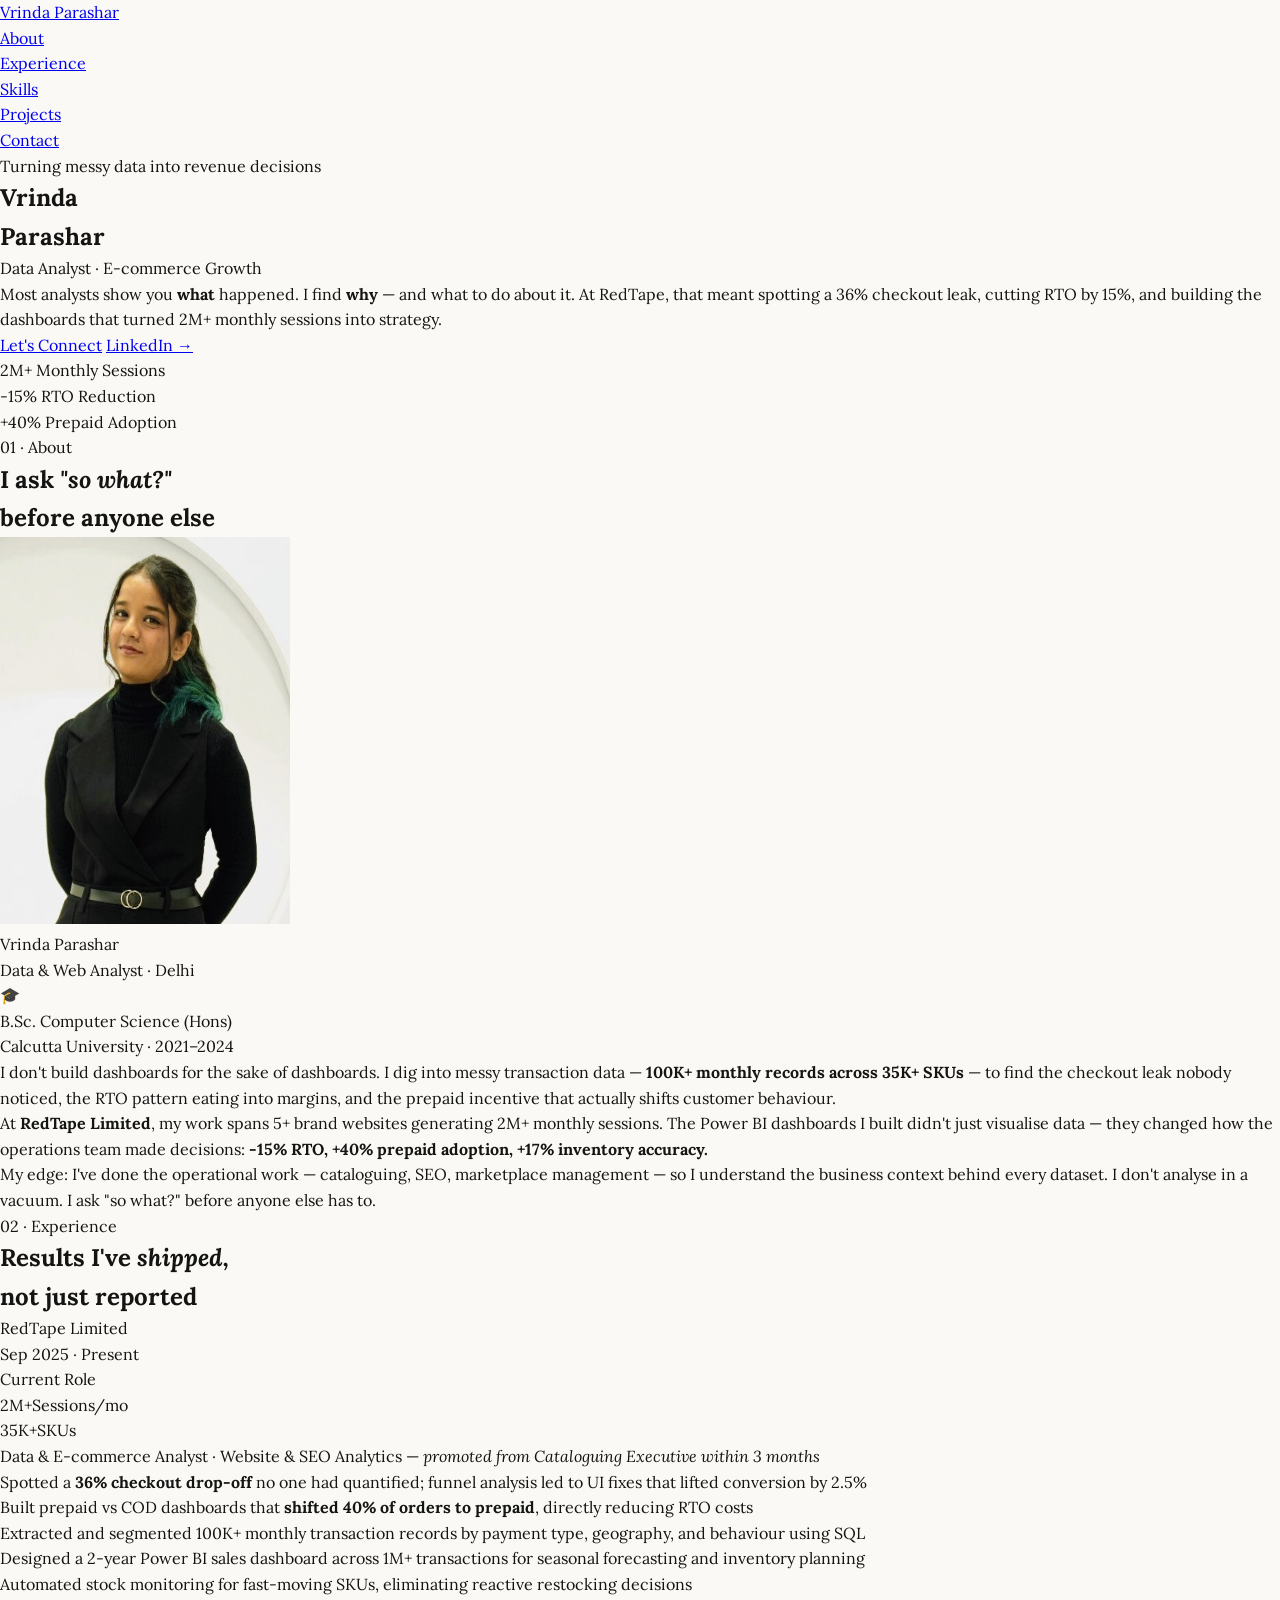
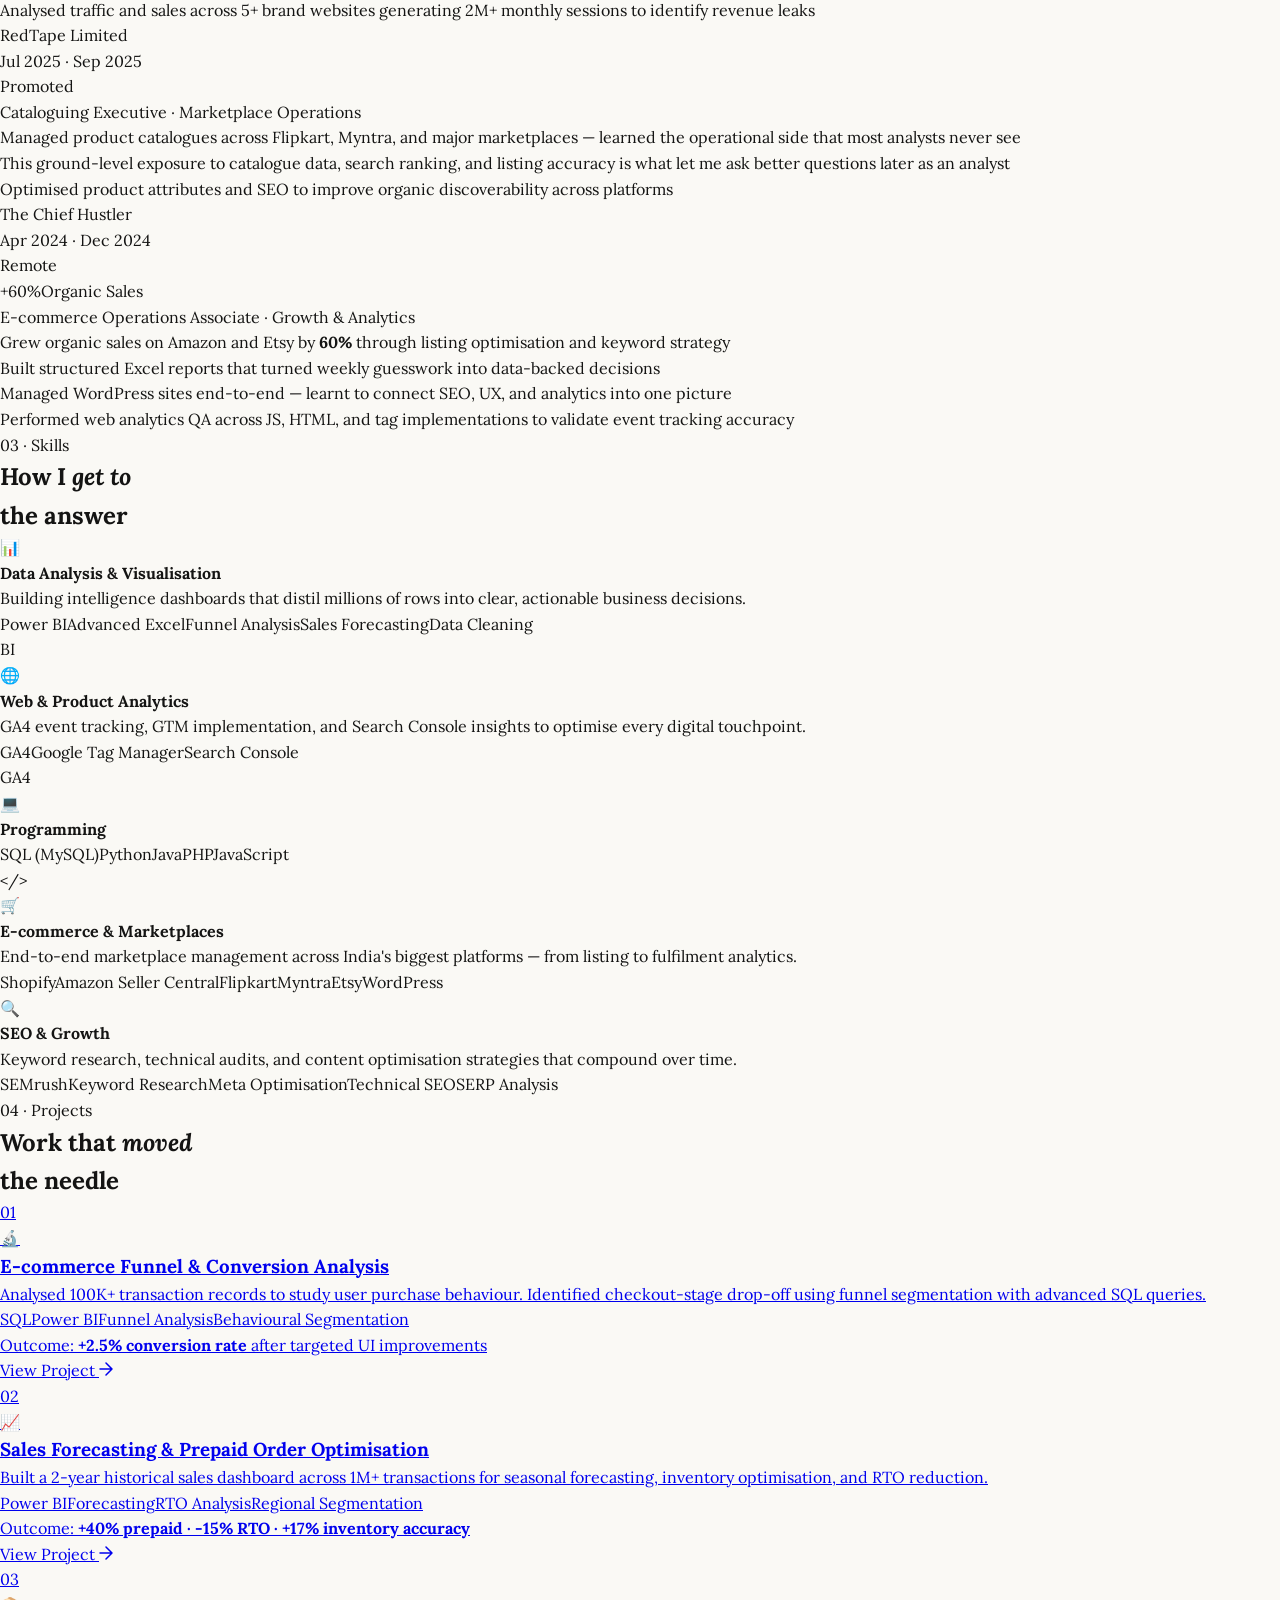
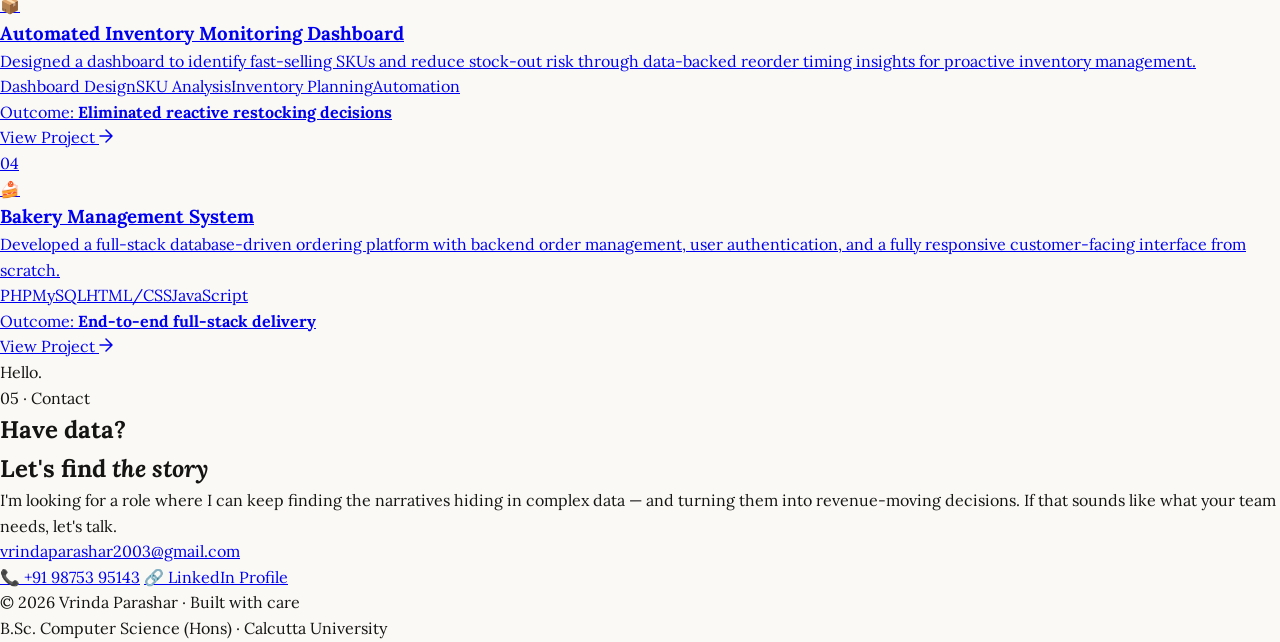
==== commit 29585460: "feat: rebuild index.html with Anthropic editorial structure — semantic, accessible, no inline styles" ====
--- a/index.html
+++ b/index.html
@@ -1,290 +1,28 @@
 <!DOCTYPE html>
 <html lang="en">
 <head>
-<meta charset="UTF-8">
-<meta name="viewport" content="width=device-width, initial-scale=1.0">
-<title>Vrinda Parashar · Data Analyst</title>
-<link href="https://fonts.googleapis.com/css2?family=Cormorant+Garamond:ital,wght@0,300;0,400;0,600;0,700;1,300;1,600&family=Syne:wght@400;500;600;700;800&family=Space+Mono:ital@0;1&display=swap" rel="stylesheet">
-<style>
-:root{--ink:#08070f;--paper:#f2ede6;--rose:#e85d75;--teal:#00b4a6;--amber:#f7a325;--violet:#7c5cbf;--text-dark:#1a1828;--text-mid:#5a5572;--text-light:#9893a8;--white:#ffffff}
-*,*::before,*::after{box-sizing:border-box;margin:0;padding:0}
-html{scroll-behavior:smooth}
-body{background:var(--ink);color:var(--paper);font-family:'Syne',sans-serif;overflow-x:hidden}
-#bgCanvas{position:fixed;inset:0;z-index:0;opacity:.5;pointer-events:none}
- 
-/* CURSOR */
-.cur{position:fixed;pointer-events:none;z-index:9999}
-#curDot{width:8px;height:8px;background:var(--rose);border-radius:50%;transform:translate(-50%,-50%);transition:transform .15s}
-#curRing{width:40px;height:40px;border:1.5px solid rgba(232,93,117,.45);border-radius:50%;transform:translate(-50%,-50%);transition:width .3s,height .3s,border-color .3s}
- 
-/* ─── NAV ─── */
-nav{position:fixed;top:0;left:0;right:0;z-index:200;display:flex;justify-content:space-between;align-items:center;padding:1.4rem 5rem;mix-blend-mode:difference}
-.nav-mark{font-family:'Cormorant Garamond',serif;font-size:1.7rem;font-style:italic;font-weight:700;color:#fff;letter-spacing:.06em;text-decoration:none}
-.nav-links{display:flex;gap:2.5rem;list-style:none}
-.nav-links a{font-family:'Space Mono',monospace;font-size:.62rem;color:rgba(255,255,255,.5);text-decoration:none;letter-spacing:.18em;text-transform:uppercase;transition:color .3s}
-.nav-links a:hover{color:#fff}
- 
-/* Hamburger */
-.nav-toggle{display:none;flex-direction:column;gap:5px;cursor:pointer;padding:.5rem;z-index:300;background:none;border:none}
-.nav-toggle span{display:block;width:22px;height:1.5px;background:#fff;transition:transform .3s,opacity .3s}
-.nav-toggle.open span:nth-child(1){transform:translateY(6.5px) rotate(45deg)}
-.nav-toggle.open span:nth-child(2){opacity:0}
-.nav-toggle.open span:nth-child(3){transform:translateY(-6.5px) rotate(-45deg)}
- 
-/* Mobile drawer */
-.nav-drawer{display:none;position:fixed;inset:0;background:rgba(8,7,15,.97);z-index:250;flex-direction:column;align-items:center;justify-content:center;gap:2.5rem;backdrop-filter:blur(16px)}
-.nav-drawer.open{display:flex}
-.nav-drawer a{font-family:'Space Mono',monospace;font-size:.95rem;color:rgba(255,255,255,.6);text-decoration:none;letter-spacing:.2em;text-transform:uppercase;transition:color .3s}
-.nav-drawer a:hover{color:var(--rose)}
- 
-/* ─── HERO ─── */
-.hero{min-height:100vh;display:grid;grid-template-rows:1fr auto;position:relative;overflow:hidden}
-.hero-bg{position:absolute;inset:0;background:radial-gradient(ellipse 70% 50% at 80% 30%,rgba(232,93,117,.18) 0%,transparent 65%),radial-gradient(ellipse 50% 60% at 10% 80%,rgba(0,180,166,.13) 0%,transparent 60%),radial-gradient(ellipse 40% 40% at 60% 70%,rgba(124,92,191,.1) 0%,transparent 55%)}
-.hero-content{display:grid;grid-template-columns:1.1fr 1fr;align-items:center;padding:10rem 5rem 4rem;position:relative;z-index:2;gap:4rem}
- 
-.hero-eyebrow{display:flex;align-items:center;gap:1rem;font-family:'Space Mono',monospace;font-size:.65rem;color:var(--rose);letter-spacing:.2em;text-transform:uppercase;margin-bottom:1.8rem;animation:fadeUp .8s .2s both}
-.eyebrow-line{width:2.5rem;height:1px;background:var(--rose)}
-.hero-name{font-family:'Cormorant Garamond',serif;font-size:clamp(4.5rem,9vw,8.5rem);line-height:.92;font-weight:700;color:#fff;margin-bottom:1rem;animation:fadeUp .9s .35s both}
-.hero-name .line2{font-style:italic;-webkit-text-stroke:1.5px rgba(255,255,255,.55);color:transparent;padding-left:2rem;display:block}
-.hero-band{display:inline-flex;align-items:center;background:var(--rose);padding:.5rem 2.2rem .5rem 1.2rem;font-family:'Syne',sans-serif;font-size:.75rem;font-weight:700;letter-spacing:.15em;text-transform:uppercase;color:#fff;margin-bottom:2rem;clip-path:polygon(0 0,calc(100% - 14px) 0,100% 50%,calc(100% - 14px) 100%,0 100%);animation:fadeUp .8s .5s both}
-.hero-desc{font-size:1.05rem;line-height:1.9;color:rgba(242,237,230,.68);max-width:480px;margin-bottom:3rem;animation:fadeUp .8s .65s both}
-.hero-desc strong{color:#fff}
-.hero-ctas{display:flex;gap:1rem;align-items:center;flex-wrap:wrap;animation:fadeUp .8s .8s both}
-.btn-glow{position:relative;background:linear-gradient(135deg,var(--rose),#c4435a);color:#fff;padding:.9rem 2.2rem;font-family:'Syne',sans-serif;font-size:.75rem;font-weight:700;letter-spacing:.1em;text-transform:uppercase;text-decoration:none;transition:transform .3s,box-shadow .3s;display:inline-block}
-.btn-glow:hover{transform:translateY(-3px);box-shadow:0 15px 40px rgba(232,93,117,.4)}
-.btn-ghost{color:rgba(242,237,230,.65);padding:.9rem 2rem;font-family:'Space Mono',monospace;font-size:.65rem;letter-spacing:.12em;text-transform:uppercase;text-decoration:none;border:1px solid rgba(242,237,230,.2);transition:all .3s;display:inline-block}
-.btn-ghost:hover{border-color:var(--teal);color:var(--teal)}
- 
-/* Hero Right */
-.hero-right{position:relative;animation:fadeUp 1s .5s both}
-.hero-right-inner{display:flex;flex-direction:column;gap:1.5rem;align-items:center}
- 
-/* Intersection Visual */
-.intersection-box{background:rgba(255,255,255,.03);border:1px solid rgba(255,255,255,.07);padding:1.8rem 2rem 1.4rem;position:relative;max-width:380px;width:100%}
-.intersection-box::before{content:'WHERE I EXIST';position:absolute;top:-10px;left:1.5rem;background:var(--ink);padding:0 .6rem;font-family:'Space Mono',monospace;font-size:.5rem;color:var(--rose);letter-spacing:.18em}
-.venn-wrap{position:relative;width:100%;height:150px;margin-bottom:.8rem}
-.venn-wrap svg{width:100%;height:100%;overflow:visible}
-.venn-circle-left{animation:vennPulseLeft 3s ease-in-out infinite}
-.venn-circle-right{animation:vennPulseRight 3s ease-in-out infinite}
-.venn-intersection{animation:vennGlow 3s ease-in-out infinite}
-@keyframes vennPulseLeft{0%,100%{opacity:.55;transform:translateX(0)}50%{opacity:.8;transform:translateX(-4px)}}
-@keyframes vennPulseRight{0%,100%{opacity:.5;transform:translateX(0)}50%{opacity:.75;transform:translateX(4px)}}
-@keyframes vennGlow{0%,100%{opacity:.35}50%{opacity:.7}}
-.venn-label-l{font-family:'Space Mono',monospace;font-size:.52rem;fill:rgba(232,93,117,.9);text-anchor:middle}
-.venn-label-r{font-family:'Space Mono',monospace;font-size:.52rem;fill:rgba(0,180,166,.9);text-anchor:middle}
-.venn-label-c{font-family:'Cormorant Garamond',serif;font-size:14px;font-weight:700;fill:#fff;text-anchor:middle;animation:vennCenterPop 1.2s 0.6s both}
-.venn-sub-c{font-family:'Space Mono',monospace;font-size:7px;fill:rgba(232,93,117,.9);text-anchor:middle;letter-spacing:1px;animation:vennCenterPop .9s 1s both}
-@keyframes vennCenterPop{from{opacity:0;font-size:8px}to{opacity:1;font-size:14px}}
-.intersection-labels{display:flex;justify-content:space-between;font-family:'Space Mono',monospace;font-size:.5rem;color:rgba(242,237,230,.28);letter-spacing:.05em;padding:0 .2rem}
- 
-/* Stat row */
-.hero-stats-row{display:grid;grid-template-columns:repeat(3,1fr);gap:1px;background:rgba(255,255,255,.06);max-width:380px;width:100%}
-.hstat{background:var(--ink);padding:.9rem .8rem;text-align:center}
-.hstat-val{font-family:'Cormorant Garamond',serif;font-size:1.6rem;font-weight:700;display:block;line-height:1}
-.hstat-lbl{font-family:'Space Mono',monospace;font-size:.46rem;color:rgba(242,237,230,.35);letter-spacing:.07em;text-transform:uppercase;margin-top:.3rem;display:block}
-.hstat:nth-child(1) .hstat-val{color:var(--rose)}
-.hstat:nth-child(2) .hstat-val{color:var(--teal)}
-.hstat:nth-child(3) .hstat-val{color:var(--amber)}
- 
-/* TICKER */
-.hero-ticker{position:relative;z-index:2;border-top:1px solid rgba(255,255,255,.05);overflow:hidden;padding:1.2rem 0;background:rgba(255,255,255,.02)}
-.ticker-track{display:flex;animation:ticker 28s linear infinite;width:max-content}
-.ticker-item{display:flex;align-items:center;gap:2rem;padding:0 2rem;font-family:'Space Mono',monospace;font-size:.62rem;color:rgba(242,237,230,.3);letter-spacing:.1em;text-transform:uppercase;white-space:nowrap}
-.ticker-item span{color:var(--rose)}
-@keyframes ticker{to{transform:translateX(-50%)}}
- 
-/* MARQUEE */
-.marquee-divider{overflow:hidden;padding:2.5rem 0;border-top:1px solid rgba(255,255,255,.04);border-bottom:1px solid rgba(255,255,255,.04)}
-.marquee-track{display:flex;gap:3rem;animation:marquee 22s linear infinite;width:max-content;align-items:center}
-.mw{font-family:'Cormorant Garamond',serif;font-size:3.2rem;font-weight:300;font-style:italic;color:rgba(255,255,255,.05);white-space:nowrap}
-.mw.a{-webkit-text-stroke:1px rgba(232,93,117,.3);color:transparent}
-@keyframes marquee{to{transform:translateX(-50%)}}
- 
-/* SECTION */
-.section{max-width:1200px;margin:0 auto;padding:6rem 5rem;position:relative;z-index:1}
-.sec-num{font-family:'Space Mono',monospace;font-size:.6rem;color:var(--rose);letter-spacing:.2em;display:flex;align-items:center;gap:.8rem;margin-bottom:1rem}
-.sec-num::before{content:'';width:1.5rem;height:1px;background:var(--rose)}
-.sec-title{font-family:'Cormorant Garamond',serif;font-size:clamp(2.5rem,5vw,4.5rem);font-weight:700;line-height:1.05;color:#fff}
-.sec-title em{font-style:italic;color:var(--rose)}
-.sec-header{margin-bottom:3rem}
- 
-/* ABOUT */
-.about-grid{display:grid;grid-template-columns:1fr 1.4fr;gap:6rem;align-items:start;margin-top:2rem}
-.about-left{position:sticky;top:8rem}
-.about-portrait{width:100%;aspect-ratio:3/4;max-width:290px;border:1px solid rgba(255,255,255,.06);position:relative;overflow:hidden}
-.about-portrait img{width:100%;height:100%;object-fit:cover;object-position:center top;display:block;filter:brightness(.92) contrast(1.05)}
-.portrait-tag{position:absolute;bottom:1.5rem;left:1.5rem;right:1.5rem;background:rgba(8,7,15,.85);backdrop-filter:blur(8px);padding:1rem;border-left:2px solid var(--rose)}
-.pt-title{font-family:'Syne',sans-serif;font-size:.78rem;font-weight:700;color:#fff;letter-spacing:.04em}
-.pt-sub{font-family:'Space Mono',monospace;font-size:.6rem;color:var(--rose);margin-top:.25rem}
-.edu-badge{margin-top:1.5rem;background:rgba(255,255,255,.03);border:1px solid rgba(255,255,255,.07);padding:1.4rem;display:flex;gap:1.2rem;align-items:center}
-.edu-icon{width:46px;height:46px;background:rgba(232,93,117,.1);display:flex;align-items:center;justify-content:center;font-size:1.2rem;flex-shrink:0}
-.edu-deg{font-family:'Syne',sans-serif;font-size:.82rem;font-weight:700;color:#fff}
-.edu-school{font-family:'Space Mono',monospace;font-size:.6rem;color:var(--text-light);letter-spacing:.06em;margin-top:.3rem}
-.about-text p{font-family:'Cormorant Garamond',serif;font-size:1.22rem;font-weight:300;line-height:1.9;color:rgba(242,237,230,.72);margin-bottom:1.5rem}
-.about-text p strong{color:#fff;font-weight:600}
- 
-/* EXPERIENCE */
-.exp-section{background:rgba(255,255,255,.012);margin:0;max-width:100%}
-.exp-inner{max-width:1200px;margin:0 auto;padding:6rem 5rem}
-.exp-cards{display:flex;flex-direction:column;gap:1px;margin-top:3rem}
-.exp-card{background:rgba(8,7,15,.85);border:1px solid rgba(255,255,255,.05);display:grid;grid-template-columns:270px 1fr;position:relative;overflow:hidden;transition:border-color .4s;cursor:default}
-.exp-card::before{content:'';position:absolute;left:0;top:0;bottom:0;width:3px;background:linear-gradient(to bottom,var(--rose),var(--violet));transform:scaleY(0);transform-origin:top;transition:transform .5s cubic-bezier(.4,0,.2,1)}
-.exp-card:hover{border-color:rgba(232,93,117,.18)}
-.exp-card:hover::before{transform:scaleY(1)}
-.exp-left{padding:2.5rem;border-right:1px solid rgba(255,255,255,.05)}
-.exp-company{font-family:'Cormorant Garamond',serif;font-size:1.55rem;font-weight:600;color:#fff;margin-bottom:.35rem}
-.exp-period{font-family:'Space Mono',monospace;font-size:.6rem;color:var(--rose);letter-spacing:.1em;margin-bottom:1.2rem}
-.badge{display:inline-block;font-family:'Syne',sans-serif;font-size:.6rem;font-weight:700;padding:.3rem .8rem;letter-spacing:.08em;text-transform:uppercase}
-.badge.cur{background:rgba(0,180,166,.1);border:1px solid rgba(0,180,166,.28);color:var(--teal)}
-.badge.promoted{background:rgba(232,93,117,.1);border:1px solid rgba(232,93,117,.28);color:var(--rose)}
-.badge.past{background:rgba(255,255,255,.04);border:1px solid rgba(255,255,255,.1);color:rgba(242,237,230,.45)}
-.exp-metrics{display:flex;gap:.75rem;margin-top:1.5rem;flex-wrap:wrap}
-.metric{background:rgba(255,255,255,.03);border:1px solid rgba(255,255,255,.06);padding:.5rem .9rem}
-.metric-val{font-family:'Cormorant Garamond',serif;font-size:1.2rem;font-weight:600;color:var(--amber);display:block}
-.metric-lbl{font-family:'Space Mono',monospace;font-size:.52rem;color:rgba(242,237,230,.38);letter-spacing:.07em;text-transform:uppercase}
-.exp-right{padding:2.5rem}
-.exp-role{font-family:'Syne',sans-serif;font-size:.95rem;font-weight:700;color:#fff;margin-bottom:1.4rem}
-.exp-list{list-style:none;display:flex;flex-direction:column;gap:.7rem}
-.exp-list li{display:grid;grid-template-columns:8px 1fr;gap:.9rem;font-size:.875rem;line-height:1.72;color:rgba(242,237,230,.58)}
-.exp-list li::before{content:'';display:block;width:4px;height:4px;border-radius:50%;background:var(--rose);margin-top:.68rem;flex-shrink:0}
- 
-/* ─── CHARTS SECTION ─── */
-.charts-section{max-width:1200px;margin:0 auto;padding:0 5rem 6rem;position:relative;z-index:1}
-.charts-grid{display:grid;grid-template-columns:1fr 1fr 1fr;gap:1px;background:rgba(255,255,255,.05);margin-top:3rem}
-.chart-panel{background:var(--ink);padding:2rem;position:relative;overflow:hidden}
-.chart-panel-label{font-family:'Space Mono',monospace;font-size:.56rem;color:rgba(242,237,230,.3);letter-spacing:.14em;text-transform:uppercase;margin-bottom:.4rem}
-.chart-panel-title{font-family:'Cormorant Garamond',serif;font-size:1.1rem;font-weight:600;color:#fff;margin-bottom:1.5rem;line-height:1.25}
- 
-/* Mini funnel */
-.mini-funnel{display:flex;flex-direction:column;gap:5px}
-.mf-row{display:flex;align-items:center;gap:8px}
-.mf-lbl{font-family:'Space Mono',monospace;font-size:.5rem;color:rgba(242,237,230,.35);width:68px;flex-shrink:0;text-align:right}
-.mf-track{flex:1;background:rgba(255,255,255,.04);border-radius:2px;height:16px;overflow:hidden;position:relative}
-.mf-fill{height:100%;border-radius:2px;width:0;transition:width 1.5s cubic-bezier(.4,0,.2,1);display:flex;align-items:center;justify-content:flex-end;padding-right:5px}
-.mf-pct{font-family:'Space Mono',monospace;font-size:.48rem;color:rgba(255,255,255,.75)}
- 
-/* Before/after bars */
-.ba-group{margin-bottom:.8rem}
-.ba-label{font-family:'Space Mono',monospace;font-size:.52rem;color:rgba(242,237,230,.45);margin-bottom:.4rem;letter-spacing:.06em}
-.ba-pair{display:flex;flex-direction:column;gap:3px}
-.ba-row{display:flex;align-items:center;gap:8px}
-.ba-bar{height:12px;border-radius:2px;width:0;transition:width 1.5s cubic-bezier(.4,0,.2,1)}
-.ba-val{font-family:'Space Mono',monospace;font-size:.5rem;color:rgba(242,237,230,.45);flex-shrink:0}
-.ba-caption{font-family:'Space Mono',monospace;font-size:.46rem;color:rgba(242,237,230,.3);margin-top:1px;letter-spacing:.05em}
- 
-/* Donut */
-.donut-wrap{display:flex;align-items:center;gap:1.2rem}
-.donut-legend{display:flex;flex-direction:column;gap:.42rem;flex:1}
-.dl-item{display:flex;align-items:center;gap:.45rem;font-family:'Space Mono',monospace;font-size:.52rem;color:rgba(242,237,230,.5)}
-.dl-dot{width:7px;height:7px;border-radius:50%;flex-shrink:0}
-.dl-val{margin-left:auto;color:rgba(242,237,230,.8)}
-.chart-result{margin-top:1.2rem;padding-top:1rem;border-top:1px solid rgba(255,255,255,.05);font-family:'Space Mono',monospace;font-size:.54rem;color:rgba(242,237,230,.3);letter-spacing:.06em}
-.chart-result strong{color:var(--amber)}
- 
-/* SKILLS */
-.skills-mosaic{display:grid;grid-template-columns:repeat(12,1fr);gap:1px;background:rgba(255,255,255,.04);margin-top:3rem}
-.skill-tile{background:var(--ink);padding:2rem;position:relative;overflow:hidden}
-.skill-tile.w5{grid-column:span 5}
-.skill-tile.w4{grid-column:span 4}
-.skill-tile.w3{grid-column:span 3}
-.skill-tile.w6{grid-column:span 6}
-.skill-tile h4{font-family:'Syne',sans-serif;font-size:.68rem;font-weight:700;text-transform:uppercase;letter-spacing:.15em;color:var(--rose);margin-bottom:.7rem}
-.skill-tile p{font-size:.83rem;color:rgba(242,237,230,.48);line-height:1.7}
-.skill-tile-icon{font-size:1.7rem;margin-bottom:.9rem;display:block}
-.skill-big{font-family:'Cormorant Garamond',serif;font-size:5rem;font-weight:700;font-style:italic;color:rgba(255,255,255,.03);position:absolute;bottom:-1rem;right:.8rem;line-height:1;pointer-events:none}
-.pills{display:flex;flex-wrap:wrap;gap:.5rem;margin-top:.75rem}
-.pill{font-family:'Space Mono',monospace;font-size:.72rem;font-weight:700;padding:.38rem .85rem;border:1.5px solid rgba(255,255,255,.2);color:rgba(242,237,230,.85);letter-spacing:.05em;transition:all .2s;background:rgba(255,255,255,.04)}
-.pill:hover{border-color:var(--teal);color:var(--teal);background:rgba(0,180,166,.06)}
- 
-/* PROJECTS */
-.projects-grid{display:grid;grid-template-columns:1fr 1fr;gap:1px;background:rgba(255,255,255,.04);margin-top:3rem}
-.proj-card{background:var(--ink);padding:2.8rem;position:relative;overflow:hidden;transition:background .3s;cursor:pointer;text-decoration:none;display:block;color:inherit}
-.proj-card:hover{background:rgba(255,255,255,.022)}
-.proj-accent{position:absolute;top:0;left:0;right:0;height:3px}
-.proj-card:nth-child(1) .proj-accent{background:linear-gradient(90deg,var(--rose),var(--violet))}
-.proj-card:nth-child(2) .proj-accent{background:linear-gradient(90deg,var(--teal),#00e6d4)}
-.proj-card:nth-child(3) .proj-accent{background:linear-gradient(90deg,var(--amber),var(--rose))}
-.proj-card:nth-child(4) .proj-accent{background:linear-gradient(90deg,var(--violet),var(--teal))}
-.proj-num{font-family:'Cormorant Garamond',serif;font-size:5.5rem;font-weight:700;color:rgba(255,255,255,.03);position:absolute;top:.2rem;right:1.2rem;line-height:1;pointer-events:none}
-.proj-icon{font-size:1.8rem;margin-bottom:1.2rem;display:block}
-.proj-card h3{font-family:'Cormorant Garamond',serif;font-size:1.55rem;font-weight:600;color:#fff;margin-bottom:.7rem;line-height:1.25}
-.proj-card p{font-size:.865rem;color:rgba(242,237,230,.52);line-height:1.8;margin-bottom:1.2rem}
-.proj-stack{display:flex;gap:.38rem;flex-wrap:wrap}
-.ptag{font-family:'Space Mono',monospace;font-size:.56rem;padding:.24rem .62rem;letter-spacing:.05em}
-.proj-card:nth-child(1) .ptag{background:rgba(232,93,117,.08);border:1px solid rgba(232,93,117,.2);color:rgba(232,93,117,.8)}
-.proj-card:nth-child(2) .ptag{background:rgba(0,180,166,.08);border:1px solid rgba(0,180,166,.2);color:rgba(0,180,166,.8)}
-.proj-card:nth-child(3) .ptag{background:rgba(247,163,37,.08);border:1px solid rgba(247,163,37,.2);color:rgba(247,163,37,.8)}
-.proj-card:nth-child(4) .ptag{background:rgba(124,92,191,.08);border:1px solid rgba(124,92,191,.2);color:rgba(124,92,191,.8)}
-.proj-card:nth-child(5) .proj-accent{background:linear-gradient(90deg,var(--amber),var(--rose))}
-.proj-card:nth-child(6) .proj-accent{background:linear-gradient(90deg,var(--teal),var(--violet))}
-.proj-result{margin-top:1.2rem;padding-top:1.2rem;border-top:1px solid rgba(255,255,255,.05);font-family:'Space Mono',monospace;font-size:.6rem;color:rgba(242,237,230,.32);letter-spacing:.07em}
-.proj-result strong{color:var(--amber)}
- 
-/* View Project CTA — bigger, button-style */
-.proj-cta{display:inline-flex;align-items:center;gap:.65rem;margin-top:1.5rem;font-family:'Syne',sans-serif;font-size:.75rem;font-weight:700;color:#fff;letter-spacing:.08em;text-transform:uppercase;background:rgba(232,93,117,.12);border:1.5px solid rgba(232,93,117,.35);padding:.7rem 1.35rem;transition:background .3s,border-color .3s,color .3s}
-.proj-card:hover .proj-cta{background:var(--rose);border-color:var(--rose);color:#fff}
-.proj-cta svg{transition:transform .3s;flex-shrink:0}
-.proj-card:hover .proj-cta svg{transform:translateX(4px)}
- 
-/* CONTACT */
-.contact-wrap{background:var(--paper);color:var(--text-dark);position:relative;overflow:hidden;min-height:80vh;display:flex;align-items:center;justify-content:center}
-.contact-bg-txt{position:absolute;font-family:'Cormorant Garamond',serif;font-size:24vw;font-weight:700;font-style:italic;color:rgba(8,7,15,.055);white-space:nowrap;pointer-events:none;bottom:-3rem;left:50%;transform:translateX(-50%);line-height:1}
-.contact-inner{text-align:center;position:relative;z-index:2;padding:6rem 2rem}
-.contact-inner .sec-num{color:var(--rose);justify-content:center}
-.contact-inner .sec-num::before{background:var(--rose)}
-.contact-inner h2{font-family:'Cormorant Garamond',serif;font-size:clamp(3rem,7vw,6rem);font-weight:700;line-height:1;color:var(--text-dark);margin-bottom:1rem}
-.contact-inner h2 em{font-style:italic;color:var(--rose)}
-.contact-sub{font-size:1rem;color:var(--text-mid);line-height:1.8;max-width:500px;margin:0 auto 2.5rem}
-.c-email{display:block;font-family:'Cormorant Garamond',serif;font-size:clamp(1rem,2.5vw,1.8rem);font-weight:300;color:var(--text-dark);text-decoration:none;border-bottom:1px solid rgba(8,7,15,.15);padding-bottom:.5rem;transition:color .3s;margin-bottom:2rem}
-.c-email:hover{color:var(--rose)}
-.c-row{display:flex;justify-content:center;gap:1rem;flex-wrap:wrap}
-.c-link{display:flex;align-items:center;gap:.6rem;font-family:'Space Mono',monospace;font-size:.65rem;color:var(--text-mid);text-decoration:none;letter-spacing:.1em;padding:.85rem 1.5rem;border:1px solid rgba(8,7,15,.12);transition:all .3s}
-.c-link:hover{background:var(--rose);color:#fff;border-color:var(--rose)}
- 
-/* FOOTER */
-footer{background:var(--ink);padding:2rem 5rem;display:flex;justify-content:space-between;align-items:center;border-top:1px solid rgba(255,255,255,.04)}
-footer p{font-family:'Space Mono',monospace;font-size:.6rem;color:rgba(242,237,230,.22);letter-spacing:.1em}
- 
-/* REVEAL */
-.reveal{opacity:0;transform:translateY(28px);transition:opacity .7s cubic-bezier(.4,0,.2,1),transform .7s cubic-bezier(.4,0,.2,1)}
-.reveal.in{opacity:1;transform:none}
-.d1{transition-delay:.1s}.d2{transition-delay:.2s}.d3{transition-delay:.3s}
-@keyframes fadeUp{from{opacity:0;transform:translateY(36px)}to{opacity:1;transform:none}}
- 
-/* ─── RESPONSIVE ─── */
-@media(max-width:960px){
-  nav{padding:1.2rem 1.5rem}
-  .nav-links{display:none}
-  .nav-toggle{display:flex}
-  .hero-content{grid-template-columns:1fr;padding:7rem 1.5rem 3rem}
-  .hero-right{display:none}
-  .hero-name{font-size:clamp(3.5rem,14vw,6rem)}
-  .section{padding:4rem 1.5rem}
-  .about-grid{grid-template-columns:1fr;gap:2.5rem}
-  .about-left{position:static}
-  .exp-inner{padding:4rem 1.5rem}
-  .exp-card{grid-template-columns:1fr}
-  .exp-left{border-right:none;border-bottom:1px solid rgba(255,255,255,.05)}
-  .skill-tile{grid-column:span 12!important}
-  .projects-grid{grid-template-columns:1fr}
-  .charts-section{padding:0 1.5rem 4rem}
-  .charts-grid{grid-template-columns:1fr}
-  footer{padding:1.5rem;flex-direction:column;gap:.5rem;text-align:center}
-}
-@media(max-width:480px){
-  .hero-name{font-size:clamp(3rem,13vw,5rem)}
-  .hero-desc{font-size:.92rem}
-  .btn-glow,.btn-ghost{font-size:.68rem;padding:.8rem 1.4rem}
-}
-</style>
+  <meta charset="UTF-8">
+  <meta name="viewport" content="width=device-width, initial-scale=1.0">
+  <meta name="description" content="Vrinda Parashar — Data & Web Analyst specializing in GA4, Power BI, SQL, and e-commerce analytics.">
+  <meta property="og:title" content="Vrinda Parashar · Data Analyst">
+  <meta property="og:description" content="Data & Web Analyst specializing in GA4, Power BI, SQL, and e-commerce analytics.">
+  <meta property="og:type" content="website">
+  <meta property="og:url" content="https://vrindaparashar.com/">
+  <meta name="twitter:card" content="summary_large_image">
+  <meta name="twitter:title" content="Vrinda Parashar · Data Analyst">
+  <meta name="twitter:description" content="Data & Web Analyst specializing in GA4, Power BI, SQL, and e-commerce analytics.">
+  <link rel="canonical" href="https://vrindaparashar.com/">
+  <link rel="icon" href="data:image/svg+xml,<svg xmlns='http://www.w3.org/2000/svg' viewBox='0 0 100 100'><text y='.9em' font-size='90'>📊</text></svg>">
+  <title>Vrinda Parashar · Data Analyst</title>
+  <link rel="preconnect" href="https://fonts.googleapis.com">
+  <link rel="preconnect" href="https://fonts.gstatic.com" crossorigin>
+  <link href="https://fonts.googleapis.com/css2?family=Poppins:wght@400;600;700&family=Lora:ital,wght@0,400;0,600;0,700;1,400&family=Space+Mono:wght@400;700&display=swap" rel="stylesheet">
+  <link rel="stylesheet" href="style.css">
 </head>
 <body>
-<canvas id="bgCanvas"></canvas>
-<div class="cur" id="curDot" style="position:fixed;top:0;left:0"></div>
-<div class="cur" id="curRing" style="position:fixed;top:0;left:0"></div>
- 
+
 <nav>
-  <a href="index.html" class="nav-mark">VP</a>
+  <a href="index.html" class="nav-mark">Vrinda Parashar</a>
   <ul class="nav-links">
     <li><a href="#about">About</a></li>
     <li><a href="#experience">Experience</a></li>
@@ -292,476 +30,259 @@
     <li><a href="#projects">Projects</a></li>
     <li><a href="#contact">Contact</a></li>
   </ul>
-  <button class="nav-toggle" id="navToggle" aria-label="Menu">
-    <span></span><span></span><span></span>
-  </button>
 </nav>
- 
-<div class="nav-drawer" id="navDrawer">
-  <a href="#about" class="drawer-link">About</a>
-  <a href="#experience" class="drawer-link">Experience</a>
-  <a href="#skills" class="drawer-link">Skills</a>
-  <a href="#projects" class="drawer-link">Projects</a>
-  <a href="#contact" class="drawer-link">Contact</a>
-</div>
- 
-<!-- HERO -->
-<section class="hero">
-  <div class="hero-bg"></div>
-  <div class="hero-content">
-    <div>
-      <div class="hero-eyebrow"><span class="eyebrow-line"></span>Data Analyst · Open to opportunities</div>
-      <h1 class="hero-name">Vrinda<span class="line2">Parashar</span></h1>
-      <div class="hero-band">Data Analyst</div>
-      <p class="hero-desc">
-        The intersection of <strong>creativity and data</strong> is where I exist. I turn numbers into narratives — decoding e-commerce patterns into growth strategy, and transforming raw signals into <strong>decisions that move the needle.</strong>
-      </p>
-      <div class="hero-ctas">
-        <a href="mailto:vrindaparashar2003@gmail.com" class="btn-glow">Let's Connect</a>
-        <a href="https://linkedin.com/in/vrinda-parashar2024" target="_blank" class="btn-ghost">LinkedIn ↗</a>
-      </div>
-    </div>
-    <div class="hero-right">
-      <div class="hero-right-inner">
-        <div class="intersection-box">
-          <div class="venn-wrap">
-            <svg viewBox="0 0 340 150" xmlns="http://www.w3.org/2000/svg">
-              <defs>
-                <radialGradient id="gradL" cx="40%" cy="50%" r="55%">
-                  <stop offset="0%" stop-color="#e85d75" stop-opacity="0.35"/>
-                  <stop offset="100%" stop-color="#e85d75" stop-opacity="0.05"/>
-                </radialGradient>
-                <radialGradient id="gradR" cx="60%" cy="50%" r="55%">
-                  <stop offset="0%" stop-color="#00b4a6" stop-opacity="0.3"/>
-                  <stop offset="100%" stop-color="#00b4a6" stop-opacity="0.04"/>
-                </radialGradient>
-                <radialGradient id="gradC" cx="50%" cy="50%" r="50%">
-                  <stop offset="0%" stop-color="#ffffff" stop-opacity="0.18"/>
-                  <stop offset="100%" stop-color="#c87dab" stop-opacity="0"/>
-                </radialGradient>
-                <clipPath id="clipL">
-                  <circle cx="130" cy="75" r="72"/>
-                </clipPath>
-                <clipPath id="clipR">
-                  <circle cx="210" cy="75" r="72"/>
-                </clipPath>
-              </defs>
- 
-              <!-- Left circle fill -->
-              <circle class="venn-circle-left" cx="130" cy="75" r="72" fill="url(#gradL)" stroke="#e85d75" stroke-width="1.2" stroke-opacity="0.5"/>
-              <!-- Right circle fill -->
-              <circle class="venn-circle-right" cx="210" cy="75" r="72" fill="url(#gradR)" stroke="#00b4a6" stroke-width="1.2" stroke-opacity="0.45"/>
-              <!-- Intersection glow -->
-              <ellipse class="venn-intersection" cx="170" cy="75" rx="32" ry="50" fill="url(#gradC)"/>
- 
-              <!-- Left label -->
-              <text class="venn-label-l" x="100" y="64">Creative</text>
-              <text class="venn-label-l" x="100" y="78">Thinking</text>
- 
-              <!-- Right label -->
-              <text class="venn-label-r" x="240" y="64">Data &amp;</text>
-              <text class="venn-label-r" x="240" y="78">Analytics</text>
- 
-              <!-- Center label -->
-              <text class="venn-label-c" x="170" y="71">Strategy</text>
-              <text class="venn-sub-c" x="170" y="85">↯ THIS IS ME</text>
-            </svg>
-          </div>
-          <div class="intersection-labels">
-            <span>Storytelling</span>
-            <span>Insight · Growth</span>
-            <span>Numbers</span>
-          </div>
-        </div>
-        <div class="hero-stats-row">
-          <div class="hstat"><span class="hstat-val">2M+</span><span class="hstat-lbl">Sessions/mo</span></div>
-          <div class="hstat"><span class="hstat-val">+40%</span><span class="hstat-lbl">Prepaid lift</span></div>
-          <div class="hstat"><span class="hstat-val">-15%</span><span class="hstat-lbl">RTO drop</span></div>
-        </div>
-      </div>
-    </div>
-  </div>
-  <div class="hero-ticker">
-    <div class="ticker-track">
-      <div class="ticker-item">Google Analytics 4 <span>✦</span></div>
-      <div class="ticker-item">Power BI Dashboards <span>✦</span></div>
-      <div class="ticker-item">SQL Query Optimization <span>✦</span></div>
-      <div class="ticker-item">Conversion Funnel Analysis <span>✦</span></div>
-      <div class="ticker-item">Google Tag Manager <span>✦</span></div>
-      <div class="ticker-item">E-commerce Analytics <span>✦</span></div>
-      <div class="ticker-item">Sales Forecasting <span>✦</span></div>
-      <div class="ticker-item">SEO &amp; Search Console <span>✦</span></div>
-      <div class="ticker-item">Google Analytics 4 <span>✦</span></div>
-      <div class="ticker-item">Power BI Dashboards <span>✦</span></div>
-      <div class="ticker-item">SQL Query Optimization <span>✦</span></div>
-      <div class="ticker-item">Conversion Funnel Analysis <span>✦</span></div>
-      <div class="ticker-item">Google Tag Manager <span>✦</span></div>
-      <div class="ticker-item">E-commerce Analytics <span>✦</span></div>
-      <div class="ticker-item">Sales Forecasting <span>✦</span></div>
-      <div class="ticker-item">SEO &amp; Search Console <span>✦</span></div>
-    </div>
-  </div>
-</section>
- 
-<!-- MARQUEE -->
-<div class="marquee-divider">
-  <div class="marquee-track">
-    <span class="mw">Data</span><span class="mw a">Creativity</span><span class="mw">Growth</span><span class="mw a">Strategy</span><span class="mw">Insights</span><span class="mw a">Commerce</span><span class="mw">Data</span><span class="mw a">Creativity</span><span class="mw">Growth</span><span class="mw a">Strategy</span><span class="mw">Insights</span><span class="mw a">Commerce</span>
-  </div>
-</div>
- 
-<!-- ABOUT -->
-<section class="section" id="about">
-  <div class="sec-header reveal">
-    <div class="sec-num">01 · About</div>
-    <h2 class="sec-title">Driven by <em>data,</em><br>shaped by curiosity</h2>
-  </div>
-  <div class="about-grid">
-    <div class="about-left reveal">
-      <div class="about-portrait">
-        <img src="https://lh3.googleusercontent.com/d/16xCZOrS4s_--KKxD6gpZmqC1C2yVEWpE" alt="Vrinda Parashar">
-        <div class="portrait-tag"><div class="pt-title">Vrinda Parashar</div><div class="pt-sub">Data Analyst · Delhi</div></div>
-      </div>
-      <div class="edu-badge"><div class="edu-icon">🎓</div><div><div class="edu-deg">B.Sc. Computer Science (Hons)</div><div class="edu-school">Calcutta University · 2021–2024</div></div></div>
-    </div>
-    <div class="about-text">
-      <p class="reveal">I'm a <strong>Data Analyst</strong> with hands-on experience transforming complex datasets into revenue-driving decisions. My work spans GA4 implementation, conversion funnel optimisation, and large-scale Power BI dashboards across high-traffic e-commerce platforms.</p>
-      <p class="reveal d1">At <strong>RedTape Limited</strong>, I analyse sales and traffic across 5+ brand websites generating <strong>2M+ monthly sessions</strong> and 35K+ SKUs building dashboards that cut RTO by 15%, boosted prepaid orders by 40%, and improved inventory accuracy by 17%.</p>
-      <p class="reveal d2">My approach: I don't just report numbers, I find the story hidden in the data and translate it into clear action for marketing, operations, and product teams.</p>
-    </div>
-  </div>
-</section>
- 
-<!-- EXPERIENCE -->
-<div class="exp-section" id="experience">
-  <div class="exp-inner">
+
+<main>
+
+  <!-- HERO -->
+  <section class="hero">
+    <div class="hero-content">
+      <div>
+        <div class="hero-eyebrow"><span class="eyebrow-line"></span>Turning messy data into revenue decisions</div>
+        <h1 class="hero-name">Vrinda<br>Parashar</h1>
+        <div class="hero-band">Data Analyst · E-commerce Growth</div>
+        <p class="hero-desc">Most analysts show you <strong>what</strong> happened. I find <strong>why</strong> — and what to do about it. At RedTape, that meant spotting a 36% checkout leak, cutting RTO by 15%, and building the dashboards that turned 2M+ monthly sessions into strategy.</p>
+        <div class="hero-ctas">
+          <a href="mailto:vrindaparashar2003@gmail.com" class="btn-primary">Let's Connect</a>
+          <a href="https://linkedin.com/in/vrinda-parashar2024" target="_blank" rel="noopener noreferrer" class="btn-ghost">LinkedIn →</a>
+        </div>
+      </div>
+      <div class="hero-metrics">
+        <div class="metric-item">
+          <span class="metric-val">2M+</span>
+          <span class="metric-lbl">Monthly Sessions</span>
+        </div>
+        <div class="metric-divider"></div>
+        <div class="metric-item">
+          <span class="metric-val">-15%</span>
+          <span class="metric-lbl">RTO Reduction</span>
+        </div>
+        <div class="metric-divider"></div>
+        <div class="metric-item">
+          <span class="metric-val">+40%</span>
+          <span class="metric-lbl">Prepaid Adoption</span>
+        </div>
+      </div>
+    </div>
+  </section>
+
+  <!-- ABOUT -->
+  <section class="section" id="about">
     <div class="sec-header reveal">
-      <div class="sec-num">02 · Experience</div>
-      <h2 class="sec-title">Where I've <em>made</em><br>an impact</h2>
-    </div>
-    <div class="exp-cards">
-      <div class="exp-card reveal">
-        <div class="exp-left">
-          <div class="exp-company">RedTape Limited</div>
-          <div class="exp-period">Sep 2025 · Present</div>
-          <span class="badge cur">Current Role</span>
-          <div class="exp-metrics">
-            <div class="metric"><span class="metric-val">2M+</span><span class="metric-lbl">Sessions/mo</span></div>
-            <div class="metric"><span class="metric-val">35K+</span><span class="metric-lbl">SKUs</span></div>
-          </div>
-        </div>
-        <div class="exp-right">
-          <div class="exp-role">Data &amp; E-commerce Analyst · Website &amp; SEO Analytics</div>
-          <ul class="exp-list">
-            <li>Analysed sales and traffic across 5+ brand websites; identified revenue and conversion optimisation opportunities</li>
-            <li>Extracted 100K+ monthly transaction records using SQL; segmented by payment type, geography &amp; behaviour</li>
-            <li>Identified 36% checkout drop-off via funnel analysis; UI improvements increased conversion by 2.5%</li>
-            <li>Built a 2-year Power BI sales dashboard across 1M+ transactions for seasonal forecasting and inventory optimisation</li>
-            <li>Designed prepaid vs COD dashboards — +40% prepaid adoption, -15% RTO</li>
-            <li>Developed automated stock monitoring dashboard for fast-moving SKU replenishment</li>
-          </ul>
-        </div>
-      </div>
-      <div class="exp-card reveal d1">
-        <div class="exp-left">
-          <div class="exp-company">RedTape Limited</div>
-          <div class="exp-period">Jul 2025 · Sep 2025</div>
-          <span class="badge promoted">Promoted</span>
-        </div>
-        <div class="exp-right">
-          <div class="exp-role">Cataloguing Executive · Marketplace Operations</div>
-          <ul class="exp-list">
-            <li>Managed product catalog data across Flipkart, Myntra, and major marketplaces</li>
-            <li>Improved listing accuracy and ensured platform guideline compliance</li>
-            <li>Optimised product attributes to improve search ranking and discoverability</li>
-          </ul>
-        </div>
-      </div>
-      <div class="exp-card reveal d2">
-        <div class="exp-left">
-          <div class="exp-company">The Chief Hustler</div>
-          <div class="exp-period">Apr 2024 · Dec 2024</div>
-          <span class="badge past">Remote</span>
-          <div class="exp-metrics"><div class="metric"><span class="metric-val">+60%</span><span class="metric-lbl">Organic Sales</span></div></div>
-        </div>
-        <div class="exp-right">
-          <div class="exp-role">E-commerce Operations Associate · Growth &amp; Analytics</div>
-          <ul class="exp-list">
-            <li>Optimised Amazon and Etsy listings, increasing organic sales by 60%</li>
-            <li>Built structured Excel sales tracking reports for marketplace performance analysis</li>
-            <li>Managed WordPress websites ensuring responsive UI and smooth customer journey</li>
-            <li>Improved SEO through meta-tag optimisation and targeted keyword strategy</li>
-            <li>Performed web analytics QA across JS, HTML, and tag implementations to validate event tracking</li>
-          </ul>
-        </div>
-      </div>
-    </div>
-  </div>
-</div>
- 
-<!-- SKILLS -->
-<section class="section" id="skills">
-  <div class="sec-header reveal">
-    <div class="sec-num">03 · Skills</div>
-    <h2 class="sec-title">My <em>toolkit</em> for<br>making things happen</h2>
-  </div>
-  <div class="skills-mosaic reveal">
-    <div class="skill-tile w5">
-      <span class="skill-tile-icon">📊</span>
-      <h4>Data Analysis &amp; Visualisation</h4>
-      <p>Building intelligence dashboards that distil millions of rows into clear, actionable business decisions.</p>
-      <div class="pills"><span class="pill">Power BI</span><span class="pill">Advanced Excel</span><span class="pill">Funnel Analysis</span><span class="pill">Sales Forecasting</span><span class="pill">Data Cleaning</span></div>
-      <div class="skill-big">BI</div>
-    </div>
-    <div class="skill-tile w4">
-      <span class="skill-tile-icon">🌐</span>
-      <h4>Web &amp; Product Analytics</h4>
-      <p>GA4 event tracking, GTM implementation, and Search Console insights to optimise every digital touchpoint.</p>
-      <div class="pills"><span class="pill">GA4</span><span class="pill">Google Tag Manager</span><span class="pill">Search Console</span></div>
-      <div class="skill-big">GA4</div>
-    </div>
-    <div class="skill-tile w3">
-      <span class="skill-tile-icon">💻</span>
-      <h4>Programming</h4>
-      <div class="pills"><span class="pill">SQL (MySQL)</span><span class="pill">Python</span><span class="pill">Java</span><span class="pill">PHP</span><span class="pill">JavaScript</span></div>
-      <div class="skill-big">&lt;/&gt;</div>
-    </div>
-    <div class="skill-tile w6">
-      <span class="skill-tile-icon">🛒</span>
-      <h4>E-commerce &amp; Marketplaces</h4>
-      <p>End-to-end marketplace management across India's biggest platforms — from listing to fulfilment analytics. Also experienced in website-building using WordPress with Elementor Plus and WooCommerce, product cataloguing, and full Shopify store setup and management.</p>
-      <div class="pills"><span class="pill">Shopify</span><span class="pill">WordPress</span><span class="pill">Elementor Plus</span><span class="pill">WooCommerce</span><span class="pill">Amazon Seller Central</span><span class="pill">Flipkart</span><span class="pill">Myntra</span><span class="pill">Etsy</span><span class="pill">Cataloguing</span></div>
-    </div>
-    <div class="skill-tile w6">
-      <span class="skill-tile-icon">🔍</span>
-      <h4>SEO &amp; Growth</h4>
-      <p>Keyword research, technical audits, on-page SEO, and content optimisation. Google Merchant Centre listings, meta descriptions, schema snippets, WebP image optimisation, and LCP improvements for e-commerce.</p>
-      <div class="pills"><span class="pill">SEMrush</span><span class="pill">Keyword Research</span><span class="pill">Meta Optimisation</span><span class="pill">Technical SEO</span><span class="pill">Google Merchant Centre</span><span class="pill">SERP Analysis</span><span class="pill">WebP &amp; LCP</span></div>
-    </div>
-  </div>
-</section>
- 
-<!-- PROJECTS -->
-<section class="section" id="projects">
-  <div class="sec-header reveal">
-    <div class="sec-num">04 · Projects</div>
-    <h2 class="sec-title">Work that <em>moved</em><br>the needle</h2>
-  </div>
-  <div class="projects-grid">
-    <a href="project-funnel.html" class="proj-card reveal">
-      <div class="proj-accent"></div>
-      <div class="proj-num">01</div>
-      <span class="proj-icon">🔬</span>
-      <h3>E-commerce Funnel &amp; Conversion Analysis</h3>
-      <p>Analysed 100K+ transaction records to study user purchase behaviour. Identified checkout-stage drop-off using funnel segmentation with advanced SQL queries.</p>
-      <div class="proj-stack"><span class="ptag">SQL</span><span class="ptag">Power BI</span><span class="ptag">Funnel Analysis</span><span class="ptag">Behavioural Segmentation</span></div>
-      <div class="proj-result">Outcome: <strong>+2.5% conversion rate</strong> after targeted UI improvements</div>
-      <div class="proj-cta">View Full Project <svg width="14" height="14" viewBox="0 0 14 14" fill="none"><path d="M1 7h12M7 1l6 6-6 6" stroke="currentColor" stroke-width="1.5" stroke-linecap="round" stroke-linejoin="round"/></svg></div>
-    </a>
-    <a href="project-sales.html" class="proj-card reveal d1">
-      <div class="proj-accent"></div>
-      <div class="proj-num">02</div>
-      <span class="proj-icon">📈</span>
-      <h3>Sales Forecasting &amp; Prepaid Order Optimisation</h3>
-      <p>Built a 2-year historical sales dashboard across 1M+ transactions for seasonal forecasting, inventory optimisation, and RTO reduction.</p>
-      <div class="proj-stack"><span class="ptag">Power BI</span><span class="ptag">Forecasting</span><span class="ptag">RTO Analysis</span><span class="ptag">Regional Segmentation</span></div>
-      <div class="proj-result">Outcome: <strong>+40% prepaid · -15% RTO · +17% inventory accuracy</strong></div>
-      <div class="proj-cta">View Full Project <svg width="14" height="14" viewBox="0 0 14 14" fill="none"><path d="M1 7h12M7 1l6 6-6 6" stroke="currentColor" stroke-width="1.5" stroke-linecap="round" stroke-linejoin="round"/></svg></div>
-    </a>
-    <a href="project-inventory.html" class="proj-card reveal d2">
-      <div class="proj-accent"></div>
-      <div class="proj-num">03</div>
-      <span class="proj-icon">📦</span>
-      <h3>Automated Inventory Monitoring Dashboard</h3>
-      <p>Designed a dashboard to identify fast-selling SKUs and reduce stock-out risk through data-backed reorder timing insights for proactive inventory management.</p>
-      <div class="proj-stack"><span class="ptag">Dashboard Design</span><span class="ptag">SKU Analysis</span><span class="ptag">Inventory Planning</span><span class="ptag">Automation</span></div>
-      <div class="proj-result">Outcome: <strong>Eliminated reactive restocking decisions</strong></div>
-      <div class="proj-cta">View Full Project <svg width="14" height="14" viewBox="0 0 14 14" fill="none"><path d="M1 7h12M7 1l6 6-6 6" stroke="currentColor" stroke-width="1.5" stroke-linecap="round" stroke-linejoin="round"/></svg></div>
-    </a>
-    <a href="project-bakery.html" class="proj-card reveal d3">
-      <div class="proj-accent"></div>
-      <div class="proj-num">04</div>
-      <span class="proj-icon">🍰</span>
-      <h3>Bakery Management System</h3>
-      <p>Developed a full-stack database-driven ordering platform with backend order management, user authentication, and a fully responsive customer-facing interface from scratch.</p>
-      <div class="proj-stack"><span class="ptag">PHP</span><span class="ptag">MySQL</span><span class="ptag">HTML/CSS</span><span class="ptag">JavaScript</span></div>
-      <div class="proj-result">Outcome: <strong>End-to-end full-stack delivery</strong></div>
-      <div class="proj-cta">View Full Project <svg width="14" height="14" viewBox="0 0 14 14" fill="none"><path d="M1 7h12M7 1l6 6-6 6" stroke="currentColor" stroke-width="1.5" stroke-linecap="round" stroke-linejoin="round"/></svg></div>
-    </a>
-    <!-- NEW: Sales Improvement Project -->
-    <a href="project-sales-improvement.html" class="proj-card reveal d1">
-      <div class="proj-accent" style="background:linear-gradient(90deg,#f7a325,#e85d75)"></div>
-      <div class="proj-num">05</div>
-      <span class="proj-icon">🚀</span>
-      <h3>Sales Growth &amp; Revenue Improvement</h3>
-      <p>Drove a <strong style="color:var(--amber)">105% year-on-year increase in total sales</strong> from the year of joining. Through a data-led approach — combining marketplace optimisation, targeted campaign analysis, and strategic pricing insights — revenue doubled in under 12 months.</p>
-      <div class="proj-stack"><span class="ptag" style="background:rgba(247,163,37,.08);border:1px solid rgba(247,163,37,.2);color:rgba(247,163,37,.8)">Sales Analytics</span><span class="ptag" style="background:rgba(247,163,37,.08);border:1px solid rgba(247,163,37,.2);color:rgba(247,163,37,.8)">Power BI</span><span class="ptag" style="background:rgba(247,163,37,.08);border:1px solid rgba(247,163,37,.2);color:rgba(247,163,37,.8)">SKU Optimisation</span><span class="ptag" style="background:rgba(247,163,37,.08);border:1px solid rgba(247,163,37,.2);color:rgba(247,163,37,.8)">Pricing Strategy</span></div>
-      <div class="proj-result">Outcome: <strong>+105% total sales growth YoY</strong> within first year</div>
-      <div class="proj-cta">View Full Project <svg width="14" height="14" viewBox="0 0 14 14" fill="none"><path d="M1 7h12M7 1l6 6-6 6" stroke="currentColor" stroke-width="1.5" stroke-linecap="round" stroke-linejoin="round"/></svg></div>
-    </a>
-    <!-- NEW: UI/UX & Website Optimisation Project -->
-    <a href="project-uiux.html" class="proj-card reveal d2">
-      <div class="proj-accent" style="background:linear-gradient(90deg,#00b4a6,#7c5cbf)"></div>
-      <div class="proj-num">06</div>
-      <span class="proj-icon">🎨</span>
-      <h3>UI/UX Research &amp; Website Performance Overhaul</h3>
-      <p>End-to-end UX research and technical overhaul. Reduced product-discovery clicks from <strong style="color:var(--teal)">7–8 down to 4</strong>, improved LCP via WebP conversion, indexed pages on Google, added schema snippets, and listed on Google Merchant Centre. Built sites on WordPress + Elementor Plus + WooCommerce and Shopify.</p>
-      <div class="proj-stack"><span class="ptag" style="background:rgba(0,180,166,.08);border:1px solid rgba(0,180,166,.2);color:rgba(0,180,166,.8)">UX Research</span><span class="ptag" style="background:rgba(0,180,166,.08);border:1px solid rgba(0,180,166,.2);color:rgba(0,180,166,.8)">Technical SEO</span><span class="ptag" style="background:rgba(0,180,166,.08);border:1px solid rgba(0,180,166,.2);color:rgba(0,180,166,.8)">LCP / WebP</span><span class="ptag" style="background:rgba(0,180,166,.08);border:1px solid rgba(0,180,166,.2);color:rgba(0,180,166,.8)">Google Merchant Centre</span><span class="ptag" style="background:rgba(0,180,166,.08);border:1px solid rgba(0,180,166,.2);color:rgba(0,180,166,.8)">WordPress / WooCommerce</span></div>
-      <div class="proj-result">Outcome: <strong>7–8 clicks → 4 · Improved LCP · Google indexed &amp; Shopping-listed</strong></div>
-      <div class="proj-cta">View Full Project <svg width="14" height="14" viewBox="0 0 14 14" fill="none"><path d="M1 7h12M7 1l6 6-6 6" stroke="currentColor" stroke-width="1.5" stroke-linecap="round" stroke-linejoin="round"/></svg></div>
-    </a>
-  </div>
-</section>
- 
-<!-- DATA CHARTS — Numbers that speak for themselves (moved below projects) -->
-<div class="charts-section" id="charts">
-  <div class="sec-header reveal">
-    <div class="sec-num">04.5 · Impact at a Glance</div>
-    <h2 class="sec-title">Numbers that <em>speak</em><br>for themselves</h2>
-  </div>
-  <div class="charts-grid reveal">
- 
-    <!-- Funnel chart -->
-    <div class="chart-panel" id="funnelPanel">
-      <div class="chart-panel-label">Funnel Analysis · Project 01</div>
-      <div class="chart-panel-title">E-commerce Checkout Journey</div>
-      <div class="mini-funnel">
-        <div class="mf-row"><div class="mf-lbl">Sessions</div><div class="mf-track"><div class="mf-fill" style="background:linear-gradient(90deg,#e85d75,#c4435a)" data-w="100"><span class="mf-pct">100%</span></div></div></div>
-        <div class="mf-row"><div class="mf-lbl">Product View</div><div class="mf-track"><div class="mf-fill" style="background:linear-gradient(90deg,#d44f67,#b03)" data-w="78"><span class="mf-pct">78%</span></div></div></div>
-        <div class="mf-row"><div class="mf-lbl">Add to Cart</div><div class="mf-track"><div class="mf-fill" style="background:linear-gradient(90deg,#b84060,#7c5cbf)" data-w="54"><span class="mf-pct">54%</span></div></div></div>
-        <div class="mf-row"><div class="mf-lbl">Checkout</div><div class="mf-track"><div class="mf-fill" style="background:linear-gradient(90deg,#e85d75,#7c5cbf)" data-w="38"><span class="mf-pct">38% !</span></div></div></div>
-        <div class="mf-row"><div class="mf-lbl">Purchase</div><div class="mf-track"><div class="mf-fill" style="background:linear-gradient(90deg,#f7a325,#e85d75)" data-w="24"><span class="mf-pct">24%</span></div></div></div>
-      </div>
-      <div class="chart-result">Key insight: <strong>36% drop at checkout</strong> — resolved via UI fixes</div>
-    </div>
- 
-    <!-- Before/After bars -->
-    <div class="chart-panel" id="baPanel">
-      <div class="chart-panel-label">Optimisation Impact · Project 02</div>
-      <div class="chart-panel-title">Prepaid &amp; RTO — Before vs After</div>
-      <div class="ba-group">
-        <div class="ba-label">PREPAID ADOPTION</div>
-        <div class="ba-pair">
-          <div class="ba-row"><div class="ba-bar" style="background:rgba(232,93,117,.28);max-width:180px" data-w="45"></div><span class="ba-val">45%</span></div>
-          <div class="ba-caption">Before</div>
-          <div class="ba-row"><div class="ba-bar" style="background:rgba(232,93,117,.9);max-width:180px" data-w="85"></div><span class="ba-val" style="color:var(--rose)">85%</span></div>
-          <div class="ba-caption" style="color:var(--rose)">After · +40 pts</div>
-        </div>
-      </div>
-      <div class="ba-group" style="margin-top:1.2rem">
-        <div class="ba-label">RTO RATE</div>
-        <div class="ba-pair">
-          <div class="ba-row"><div class="ba-bar" style="background:rgba(247,163,37,.3);max-width:180px" data-w="70"></div><span class="ba-val">24%</span></div>
-          <div class="ba-caption">Before</div>
-          <div class="ba-row"><div class="ba-bar" style="background:rgba(0,180,166,.85);max-width:180px" data-w="50"></div><span class="ba-val" style="color:var(--teal)">15%</span></div>
-          <div class="ba-caption" style="color:var(--teal)">After · -15%</div>
-        </div>
-      </div>
-      <div class="chart-result">Across <strong>1M+ transactions</strong> · 2-year dashboard</div>
-    </div>
- 
-    <!-- Donut -->
-    <div class="chart-panel">
-      <div class="chart-panel-label">Category Mix · Project 04</div>
-      <div class="chart-panel-title">Bakery Order Breakdown</div>
-      <div class="donut-wrap">
-        <canvas id="donutCanvas" width="100" height="100" style="flex-shrink:0"></canvas>
-        <div class="donut-legend">
-          <div class="dl-item"><div class="dl-dot" style="background:#e85d75"></div>Cakes<span class="dl-val">38%</span></div>
-          <div class="dl-item"><div class="dl-dot" style="background:#7c5cbf"></div>Pastries<span class="dl-val">27%</span></div>
-          <div class="dl-item"><div class="dl-dot" style="background:#00b4a6"></div>Breads<span class="dl-val">21%</span></div>
-          <div class="dl-item"><div class="dl-dot" style="background:#f7a325"></div>Specials<span class="dl-val">14%</span></div>
-        </div>
-      </div>
-      <div class="chart-result">From full-stack <strong>Bakery Management System</strong></div>
-    </div>
- 
-  </div>
-</div>
- 
-<!-- CONTACT -->
-<div class="contact-wrap" id="contact">
-  <div class="contact-bg-txt">Hello.</div>
-  <div class="contact-inner">
-    <div class="sec-num reveal">05 · Contact</div>
-    <h2 class="reveal">Let's build <em>something</em><br>great together</h2>
-    <p class="contact-sub reveal">Open to data analytics, web analytics, and e-commerce growth roles. Always happy to chat about dashboards, data strategy, or anything in between.</p>
-    <a href="mailto:vrindaparashar2003@gmail.com" class="c-email reveal">vrindaparashar2003@gmail.com</a>
-    <div class="c-row reveal">
-      <a href="tel:+919875395143" class="c-link">📞 +91 98753 95143</a>
-      <a href="https://linkedin.com/in/vrinda-parashar2024" target="_blank" class="c-link">🔗 LinkedIn Profile</a>
-    </div>
-  </div>
-</div>
- 
+      <div class="sec-num">01 · About</div>
+      <h2 class="sec-title">I ask <em>"so what?"</em><br>before anyone else</h2>
+    </div>
+    <div class="about-grid">
+      <div class="about-left reveal">
+        <div class="about-portrait">
+          <img src="public/vrinda-parashar.png" alt="Vrinda Parashar" width="290" height="387" loading="lazy" />
+          <div class="portrait-tag">
+            <div class="pt-title">Vrinda Parashar</div>
+            <div class="pt-sub">Data &amp; Web Analyst · Delhi</div>
+          </div>
+        </div>
+        <div class="edu-badge">
+          <div class="edu-icon" aria-hidden="true">🎓</div>
+          <div>
+            <div class="edu-deg">B.Sc. Computer Science (Hons)</div>
+            <div class="edu-school">Calcutta University · 2021–2024</div>
+          </div>
+        </div>
+      </div>
+      <div class="about-text">
+        <p class="reveal">I don't build dashboards for the sake of dashboards. I dig into messy transaction data — <strong>100K+ monthly records across 35K+ SKUs</strong> — to find the checkout leak nobody noticed, the RTO pattern eating into margins, and the prepaid incentive that actually shifts customer behaviour.</p>
+        <p class="reveal d1">At <strong>RedTape Limited</strong>, my work spans 5+ brand websites generating 2M+ monthly sessions. The Power BI dashboards I built didn't just visualise data — they changed how the operations team made decisions: <strong>-15% RTO, +40% prepaid adoption, +17% inventory accuracy.</strong></p>
+        <p class="reveal d2">My edge: I've done the operational work — cataloguing, SEO, marketplace management — so I understand the business context behind every dataset. I don't analyse in a vacuum. I ask "so what?" before anyone else has to.</p>
+      </div>
+    </div>
+  </section>
+
+  <!-- EXPERIENCE -->
+  <section class="exp-section" id="experience">
+    <div class="exp-inner">
+      <div class="sec-header reveal">
+        <div class="sec-num">02 · Experience</div>
+        <h2 class="sec-title">Results I've <em>shipped,</em><br>not just reported</h2>
+      </div>
+      <div class="exp-cards">
+        <div class="exp-card reveal">
+          <div class="exp-left">
+            <div class="exp-company">RedTape Limited</div>
+            <div class="exp-period">Sep 2025 · Present</div>
+            <span class="badge cur">Current Role</span>
+            <div class="exp-metrics">
+              <div class="metric"><span class="metric-val">2M+</span><span class="metric-lbl">Sessions/mo</span></div>
+              <div class="metric"><span class="metric-val">35K+</span><span class="metric-lbl">SKUs</span></div>
+            </div>
+          </div>
+          <div class="exp-right">
+            <div class="exp-role">Data &amp; E-commerce Analyst · Website &amp; SEO Analytics — <em>promoted from Cataloguing Executive within 3 months</em></div>
+            <ul class="exp-list">
+              <li>Spotted a <strong>36% checkout drop-off</strong> no one had quantified; funnel analysis led to UI fixes that lifted conversion by 2.5%</li>
+              <li>Built prepaid vs COD dashboards that <strong>shifted 40% of orders to prepaid</strong>, directly reducing RTO costs</li>
+              <li>Extracted and segmented 100K+ monthly transaction records by payment type, geography, and behaviour using SQL</li>
+              <li>Designed a 2-year Power BI sales dashboard across 1M+ transactions for seasonal forecasting and inventory planning</li>
+              <li>Automated stock monitoring for fast-moving SKUs, eliminating reactive restocking decisions</li>
+              <li>Analysed traffic and sales across 5+ brand websites generating 2M+ monthly sessions to identify revenue leaks</li>
+            </ul>
+          </div>
+        </div>
+        <div class="exp-card reveal d1">
+          <div class="exp-left">
+            <div class="exp-company">RedTape Limited</div>
+            <div class="exp-period">Jul 2025 · Sep 2025</div>
+            <span class="badge promoted">Promoted</span>
+          </div>
+          <div class="exp-right">
+            <div class="exp-role">Cataloguing Executive · Marketplace Operations</div>
+            <ul class="exp-list">
+              <li>Managed product catalogues across Flipkart, Myntra, and major marketplaces — learned the operational side that most analysts never see</li>
+              <li>This ground-level exposure to catalogue data, search ranking, and listing accuracy is what let me ask better questions later as an analyst</li>
+              <li>Optimised product attributes and SEO to improve organic discoverability across platforms</li>
+            </ul>
+          </div>
+        </div>
+        <div class="exp-card reveal d2">
+          <div class="exp-left">
+            <div class="exp-company">The Chief Hustler</div>
+            <div class="exp-period">Apr 2024 · Dec 2024</div>
+            <span class="badge past">Remote</span>
+            <div class="exp-metrics"><div class="metric"><span class="metric-val">+60%</span><span class="metric-lbl">Organic Sales</span></div></div>
+          </div>
+          <div class="exp-right">
+            <div class="exp-role">E-commerce Operations Associate · Growth &amp; Analytics</div>
+            <ul class="exp-list">
+              <li>Grew organic sales on Amazon and Etsy by <strong>60%</strong> through listing optimisation and keyword strategy</li>
+              <li>Built structured Excel reports that turned weekly guesswork into data-backed decisions</li>
+              <li>Managed WordPress sites end-to-end — learnt to connect SEO, UX, and analytics into one picture</li>
+              <li>Performed web analytics QA across JS, HTML, and tag implementations to validate event tracking accuracy</li>
+            </ul>
+          </div>
+        </div>
+      </div>
+    </div>
+  </section>
+
+  <!-- SKILLS -->
+  <section class="section" id="skills">
+    <div class="sec-header reveal">
+      <div class="sec-num">03 · Skills</div>
+      <h2 class="sec-title">How I <em>get to</em><br>the answer</h2>
+    </div>
+    <div class="skills-mosaic reveal">
+      <div class="skill-tile w5">
+        <span class="skill-tile-icon" aria-hidden="true">📊</span>
+        <h4>Data Analysis &amp; Visualisation</h4>
+        <p>Building intelligence dashboards that distil millions of rows into clear, actionable business decisions.</p>
+        <div class="pills"><span class="pill">Power BI</span><span class="pill">Advanced Excel</span><span class="pill">Funnel Analysis</span><span class="pill">Sales Forecasting</span><span class="pill">Data Cleaning</span></div>
+        <div class="skill-big">BI</div>
+      </div>
+      <div class="skill-tile w4">
+        <span class="skill-tile-icon" aria-hidden="true">🌐</span>
+        <h4>Web &amp; Product Analytics</h4>
+        <p>GA4 event tracking, GTM implementation, and Search Console insights to optimise every digital touchpoint.</p>
+        <div class="pills"><span class="pill">GA4</span><span class="pill">Google Tag Manager</span><span class="pill">Search Console</span></div>
+        <div class="skill-big">GA4</div>
+      </div>
+      <div class="skill-tile w3">
+        <span class="skill-tile-icon" aria-hidden="true">💻</span>
+        <h4>Programming</h4>
+        <div class="pills"><span class="pill">SQL (MySQL)</span><span class="pill">Python</span><span class="pill">Java</span><span class="pill">PHP</span><span class="pill">JavaScript</span></div>
+        <div class="skill-big">&lt;/&gt;</div>
+      </div>
+      <div class="skill-tile w6">
+        <span class="skill-tile-icon" aria-hidden="true">🛒</span>
+        <h4>E-commerce &amp; Marketplaces</h4>
+        <p>End-to-end marketplace management across India's biggest platforms — from listing to fulfilment analytics.</p>
+        <div class="pills"><span class="pill">Shopify</span><span class="pill">Amazon Seller Central</span><span class="pill">Flipkart</span><span class="pill">Myntra</span><span class="pill">Etsy</span><span class="pill">WordPress</span></div>
+      </div>
+      <div class="skill-tile w6">
+        <span class="skill-tile-icon" aria-hidden="true">🔍</span>
+        <h4>SEO &amp; Growth</h4>
+        <p>Keyword research, technical audits, and content optimisation strategies that compound over time.</p>
+        <div class="pills"><span class="pill">SEMrush</span><span class="pill">Keyword Research</span><span class="pill">Meta Optimisation</span><span class="pill">Technical SEO</span><span class="pill">SERP Analysis</span></div>
+      </div>
+    </div>
+  </section>
+
+  <!-- PROJECTS -->
+  <section class="section" id="projects">
+    <div class="sec-header reveal">
+      <div class="sec-num">04 · Projects</div>
+      <h2 class="sec-title">Work that <em>moved</em><br>the needle</h2>
+    </div>
+    <div class="projects-grid">
+
+      <a href="project-funnel.html" class="proj-card reveal">
+        <div class="proj-accent"></div>
+        <div class="proj-num">01</div>
+        <span class="proj-icon" aria-hidden="true">🔬</span>
+        <h3>E-commerce Funnel &amp; Conversion Analysis</h3>
+        <p>Analysed 100K+ transaction records to study user purchase behaviour. Identified checkout-stage drop-off using funnel segmentation with advanced SQL queries.</p>
+        <div class="proj-stack"><span class="ptag">SQL</span><span class="ptag">Power BI</span><span class="ptag">Funnel Analysis</span><span class="ptag">Behavioural Segmentation</span></div>
+        <div class="proj-result">Outcome: <strong>+2.5% conversion rate</strong> after targeted UI improvements</div>
+        <div class="proj-cta">View Project <svg width="14" height="14" viewBox="0 0 14 14" fill="none"><path d="M1 7h12M7 1l6 6-6 6" stroke="currentColor" stroke-width="1.5" stroke-linecap="round" stroke-linejoin="round"/></svg></div>
+      </a>
+
+      <a href="project-sales.html" class="proj-card reveal d1">
+        <div class="proj-accent"></div>
+        <div class="proj-num">02</div>
+        <span class="proj-icon" aria-hidden="true">📈</span>
+        <h3>Sales Forecasting &amp; Prepaid Order Optimisation</h3>
+        <p>Built a 2-year historical sales dashboard across 1M+ transactions for seasonal forecasting, inventory optimisation, and RTO reduction.</p>
+        <div class="proj-stack"><span class="ptag">Power BI</span><span class="ptag">Forecasting</span><span class="ptag">RTO Analysis</span><span class="ptag">Regional Segmentation</span></div>
+        <div class="proj-result">Outcome: <strong>+40% prepaid · -15% RTO · +17% inventory accuracy</strong></div>
+        <div class="proj-cta">View Project <svg width="14" height="14" viewBox="0 0 14 14" fill="none"><path d="M1 7h12M7 1l6 6-6 6" stroke="currentColor" stroke-width="1.5" stroke-linecap="round" stroke-linejoin="round"/></svg></div>
+      </a>
+
+      <a href="project-inventory.html" class="proj-card reveal d2">
+        <div class="proj-accent"></div>
+        <div class="proj-num">03</div>
+        <span class="proj-icon" aria-hidden="true">📦</span>
+        <h3>Automated Inventory Monitoring Dashboard</h3>
+        <p>Designed a dashboard to identify fast-selling SKUs and reduce stock-out risk through data-backed reorder timing insights for proactive inventory management.</p>
+        <div class="proj-stack"><span class="ptag">Dashboard Design</span><span class="ptag">SKU Analysis</span><span class="ptag">Inventory Planning</span><span class="ptag">Automation</span></div>
+        <div class="proj-result">Outcome: <strong>Eliminated reactive restocking decisions</strong></div>
+        <div class="proj-cta">View Project <svg width="14" height="14" viewBox="0 0 14 14" fill="none"><path d="M1 7h12M7 1l6 6-6 6" stroke="currentColor" stroke-width="1.5" stroke-linecap="round" stroke-linejoin="round"/></svg></div>
+      </a>
+
+      <a href="project-bakery.html" class="proj-card reveal d3">
+        <div class="proj-accent"></div>
+        <div class="proj-num">04</div>
+        <span class="proj-icon" aria-hidden="true">🍰</span>
+        <h3>Bakery Management System</h3>
+        <p>Developed a full-stack database-driven ordering platform with backend order management, user authentication, and a fully responsive customer-facing interface from scratch.</p>
+        <div class="proj-stack"><span class="ptag">PHP</span><span class="ptag">MySQL</span><span class="ptag">HTML/CSS</span><span class="ptag">JavaScript</span></div>
+        <div class="proj-result">Outcome: <strong>End-to-end full-stack delivery</strong></div>
+        <div class="proj-cta">View Project <svg width="14" height="14" viewBox="0 0 14 14" fill="none"><path d="M1 7h12M7 1l6 6-6 6" stroke="currentColor" stroke-width="1.5" stroke-linecap="round" stroke-linejoin="round"/></svg></div>
+      </a>
+
+    </div>
+  </section>
+
+  <!-- CONTACT -->
+  <section class="contact-wrap" id="contact">
+    <div class="contact-bg-txt">Hello.</div>
+    <div class="contact-inner">
+      <div class="sec-num reveal">05 · Contact</div>
+      <h2 class="reveal">Have data?<br>Let's find <em>the story</em></h2>
+      <p class="contact-sub reveal">I'm looking for a role where I can keep finding the narratives hiding in complex data — and turning them into revenue-moving decisions. If that sounds like what your team needs, let's talk.</p>
+      <a href="mailto:vrindaparashar2003@gmail.com" class="c-email reveal">vrindaparashar2003@gmail.com</a>
+      <div class="c-row reveal">
+        <a href="tel:+919875395143" class="c-link">📞 +91 98753 95143</a>
+        <a href="https://linkedin.com/in/vrinda-parashar2024" target="_blank" rel="noopener noreferrer" class="c-link">🔗 LinkedIn Profile</a>
+      </div>
+    </div>
+  </section>
+
+</main>
+
 <footer>
-  <p>© 2025 Vrinda Parashar · Built with care</p>
+  <p>© 2026 Vrinda Parashar · Built with care</p>
   <p>B.Sc. Computer Science (Hons) · Calcutta University</p>
 </footer>
- 
-<script>
-/* PARTICLES */
-const cvs=document.getElementById('bgCanvas'),ctx=cvs.getContext('2d');
-let W,H,pts=[];
-const COLS=['#e85d75','#00b4a6','#7c5cbf','#f7a325'];
-function resize(){W=cvs.width=window.innerWidth;H=cvs.height=window.innerHeight}
-resize();window.addEventListener('resize',resize);
-class P{constructor(){this.reset()}reset(){this.x=Math.random()*W;this.y=Math.random()*H;this.vx=(Math.random()-.5)*.35;this.vy=(Math.random()-.5)*.35;this.r=Math.random()*1.6+.4;this.col=COLS[Math.floor(Math.random()*4)];this.a=Math.random()*.5+.15}update(){this.x+=this.vx;this.y+=this.vy;if(this.x<0||this.x>W||this.y<0||this.y>H)this.reset()}draw(){ctx.beginPath();ctx.arc(this.x,this.y,this.r,0,Math.PI*2);ctx.fillStyle=this.col+Math.floor(this.a*255).toString(16).padStart(2,'0');ctx.fill()}}
-for(let i=0;i<110;i++)pts.push(new P());
-function frame(){ctx.clearRect(0,0,W,H);for(let i=0;i<pts.length;i++){pts[i].update();pts[i].draw();for(let j=i+1;j<pts.length;j++){const d=Math.hypot(pts[i].x-pts[j].x,pts[i].y-pts[j].y);if(d<110){ctx.beginPath();ctx.moveTo(pts[i].x,pts[i].y);ctx.lineTo(pts[j].x,pts[j].y);ctx.strokeStyle=`rgba(232,93,117,${.1*(1-d/110)})`;ctx.lineWidth=.5;ctx.stroke()}}}requestAnimationFrame(frame)}
-frame();
- 
-/* CURSOR */
-const dot=document.getElementById('curDot'),ring=document.getElementById('curRing');
-let mx=0,my=0,rx=0,ry=0;
-document.addEventListener('mousemove',e=>{mx=e.clientX;my=e.clientY;dot.style.left=mx-4+'px';dot.style.top=my-4+'px'});
-(function loop(){rx+=(mx-rx)*.1;ry+=(my-ry)*.1;ring.style.left=rx-20+'px';ring.style.top=ry-20+'px';requestAnimationFrame(loop)})();
-document.querySelectorAll('a,button,.proj-card').forEach(el=>{
-  el.addEventListener('mouseenter',()=>{dot.style.transform='translate(-50%,-50%) scale(3)';ring.style.width='60px';ring.style.height='60px';ring.style.borderColor='rgba(232,93,117,.75)'});
-  el.addEventListener('mouseleave',()=>{dot.style.transform='translate(-50%,-50%) scale(1)';ring.style.width='40px';ring.style.height='40px';ring.style.borderColor='rgba(232,93,117,.45)'});
-});
- 
-/* SCROLL REVEAL */
-const obs=new IntersectionObserver(es=>es.forEach(e=>{if(e.isIntersecting)e.target.classList.add('in')}),{threshold:.1});
-document.querySelectorAll('.reveal').forEach(el=>obs.observe(el));
- 
-/* CHART ANIMATIONS */
-const chartObs=new IntersectionObserver(entries=>{
-  entries.forEach(e=>{
-    if(e.isIntersecting){
-      e.target.querySelectorAll('.mf-fill,.ba-bar').forEach(el=>{el.style.width=(el.dataset.w||0)+'%'});
-      chartObs.unobserve(e.target);
-    }
-  });
-},{threshold:.2});
-document.querySelectorAll('#funnelPanel,#baPanel').forEach(el=>chartObs.observe(el));
- 
-/* DONUT */
-function drawDonut(){
-  const c=document.getElementById('donutCanvas');if(!c)return;
-  const ct=c.getContext('2d');
-  const cx=50,cy=50,r=42,inner=25;
-  [{pct:.38,color:'#e85d75'},{pct:.27,color:'#7c5cbf'},{pct:.21,color:'#00b4a6'},{pct:.14,color:'#f7a325'}].reduce((a,s)=>{
-    const end=a+s.pct*Math.PI*2;
-    ct.beginPath();ct.moveTo(cx,cy);ct.arc(cx,cy,r,a,end);ct.closePath();ct.fillStyle=s.color;ct.fill();
-    return end;
-  },-Math.PI/2);
-  ct.beginPath();ct.arc(cx,cy,inner,0,Math.PI*2);ct.fillStyle='#08070f';ct.fill();
-}
-/* VENN SVG animation handled via CSS */
-window.addEventListener('load',drawDonut);
- 
-const toggle=document.getElementById('navToggle'),drawer=document.getElementById('navDrawer');
-if(toggle&&drawer){
-  toggle.addEventListener('click',()=>{
-    toggle.classList.toggle('open');
-    drawer.classList.toggle('open');
-  });
-  drawer.querySelectorAll('a').forEach(a=>a.addEventListener('click',()=>{
-    toggle.classList.remove('open');
-    drawer.classList.remove('open');
-  }));
-}
-</script>
+
+<script src="main.js"></script>
+<noscript><style>.reveal{opacity:1;transform:none;transition:none}</style></noscript>
 </body>
 </html>
--- a/style.css
+++ b/style.css
@@ -0,0 +1,64 @@
+/* === Anthropic Editorial Design System === */
+:root {
+  /* Colors */
+  --bg: #faf9f5;
+  --bg-card: #ffffff;
+  --bg-subtle: #e8e6dc;
+  --bg-dark: #141413;
+  --text: #141413;
+  --text-secondary: #6b6960;
+  --text-muted: #b0aea5;
+  --border: #e8e6dc;
+  --accent-orange: #d97757;
+  --accent-blue: #6a9bcc;
+  --accent-green: #788c5d;
+
+  /* RGB variants for rgba() usage */
+  --bg-rgb: 250,249,245;
+  --accent-orange-rgb: 217,119,87;
+  --accent-blue-rgb: 106,155,204;
+  --accent-green-rgb: 120,140,93;
+
+  /* Typography */
+  --font-heading: 'Poppins', Arial, sans-serif;
+  --font-body: 'Lora', Georgia, serif;
+  --font-mono: 'Space Mono', monospace;
+}
+
+/* === Reset === */
+*, *::before, *::after { box-sizing: border-box; margin: 0; padding: 0; }
+html { scroll-behavior: smooth; }
+body {
+  background: var(--bg);
+  color: var(--text);
+  font-family: var(--font-body);
+  overflow-x: hidden;
+  line-height: 1.6;
+}
+
+/* === Animations === */
+.reveal {
+  opacity: 0;
+  transform: translateY(28px);
+  transition: opacity .7s cubic-bezier(.4,0,.2,1), transform .7s cubic-bezier(.4,0,.2,1);
+}
+.reveal.in { opacity: 1; transform: none; }
+.d1 { transition-delay: .1s; }
+.d2 { transition-delay: .2s; }
+.d3 { transition-delay: .3s; }
+@keyframes fadeUp {
+  from { opacity: 0; transform: translateY(36px); }
+  to { opacity: 1; transform: none; }
+}
+
+/* === Accessibility === */
+@media (prefers-reduced-motion: reduce) {
+  .reveal { opacity: 1; transform: none; transition: none; }
+  * { animation-duration: .01ms !important; transition-duration: .01ms !important; }
+}
+
+/* === Responsive Base === */
+@media (max-width: 768px) {
+  nav { padding: 1.5rem 2rem; }
+  footer { padding: 2rem; flex-direction: column; gap: .5rem; text-align: center; }
+}
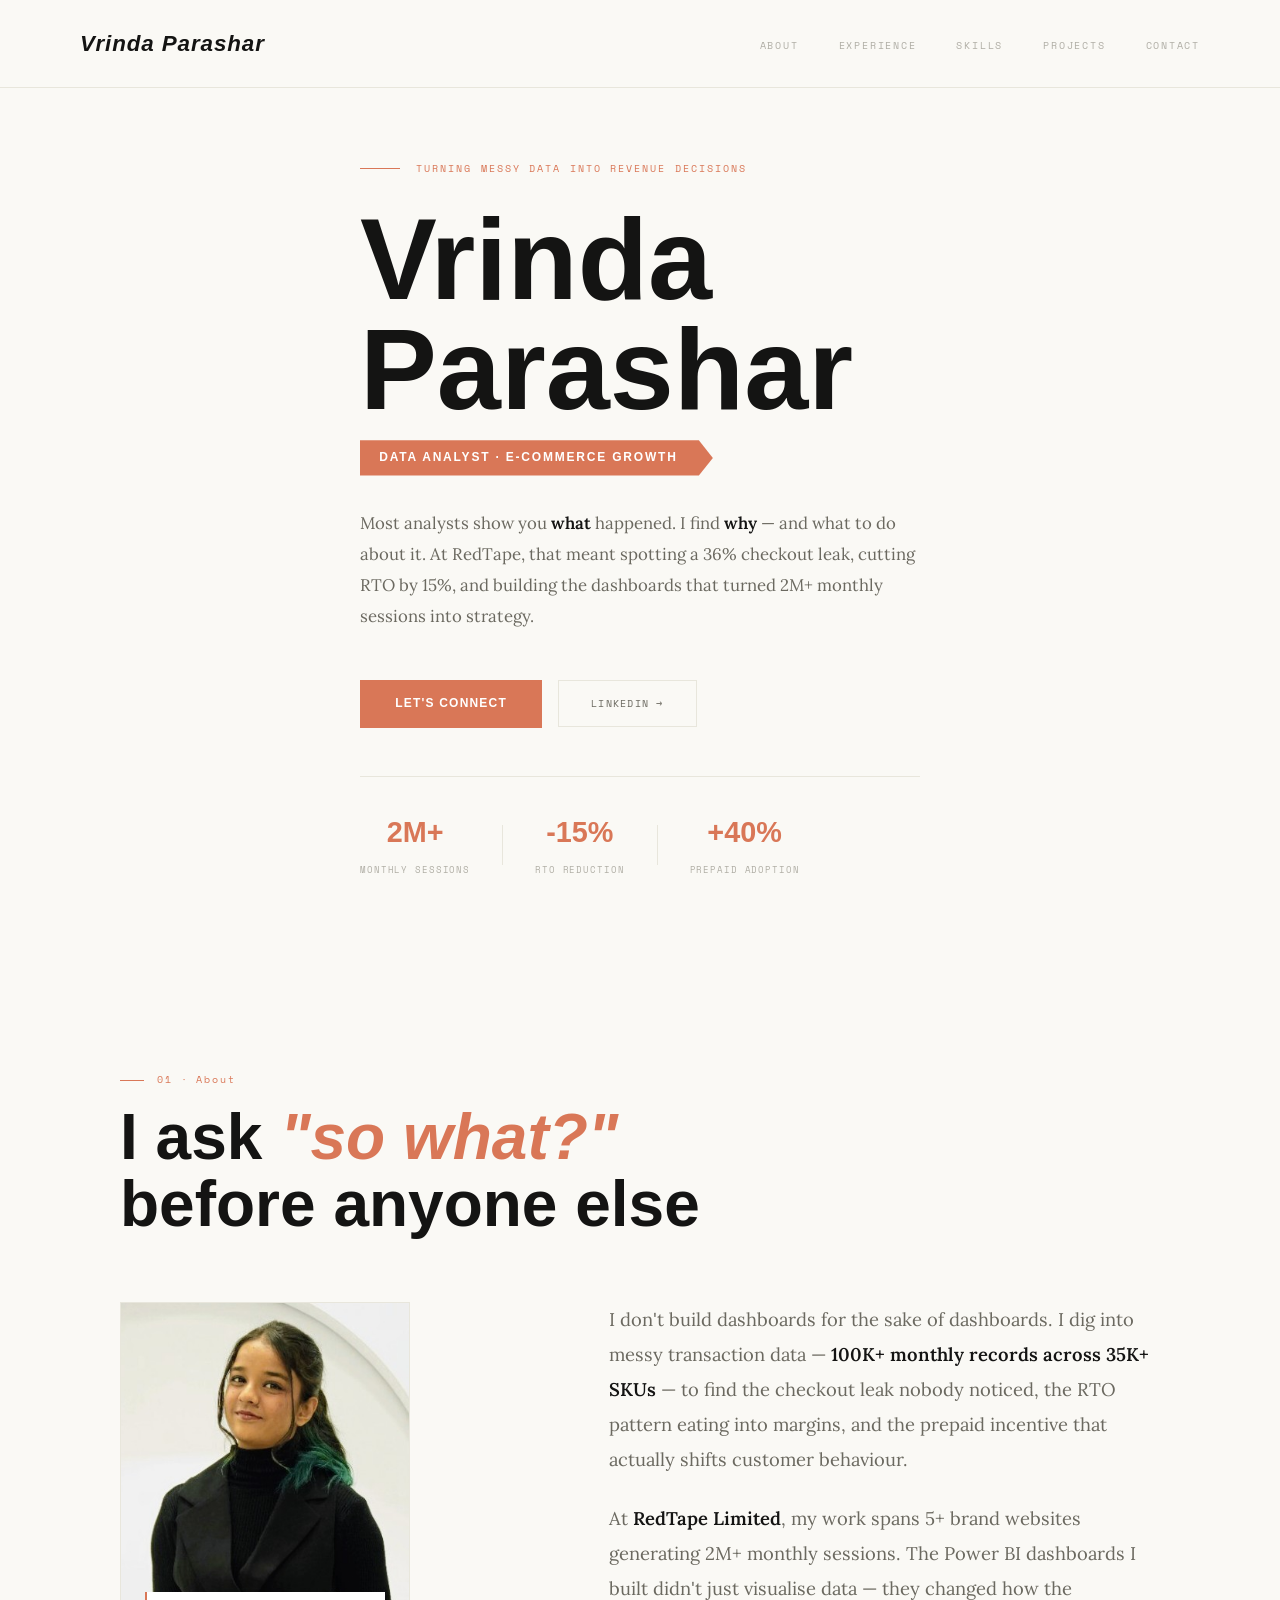
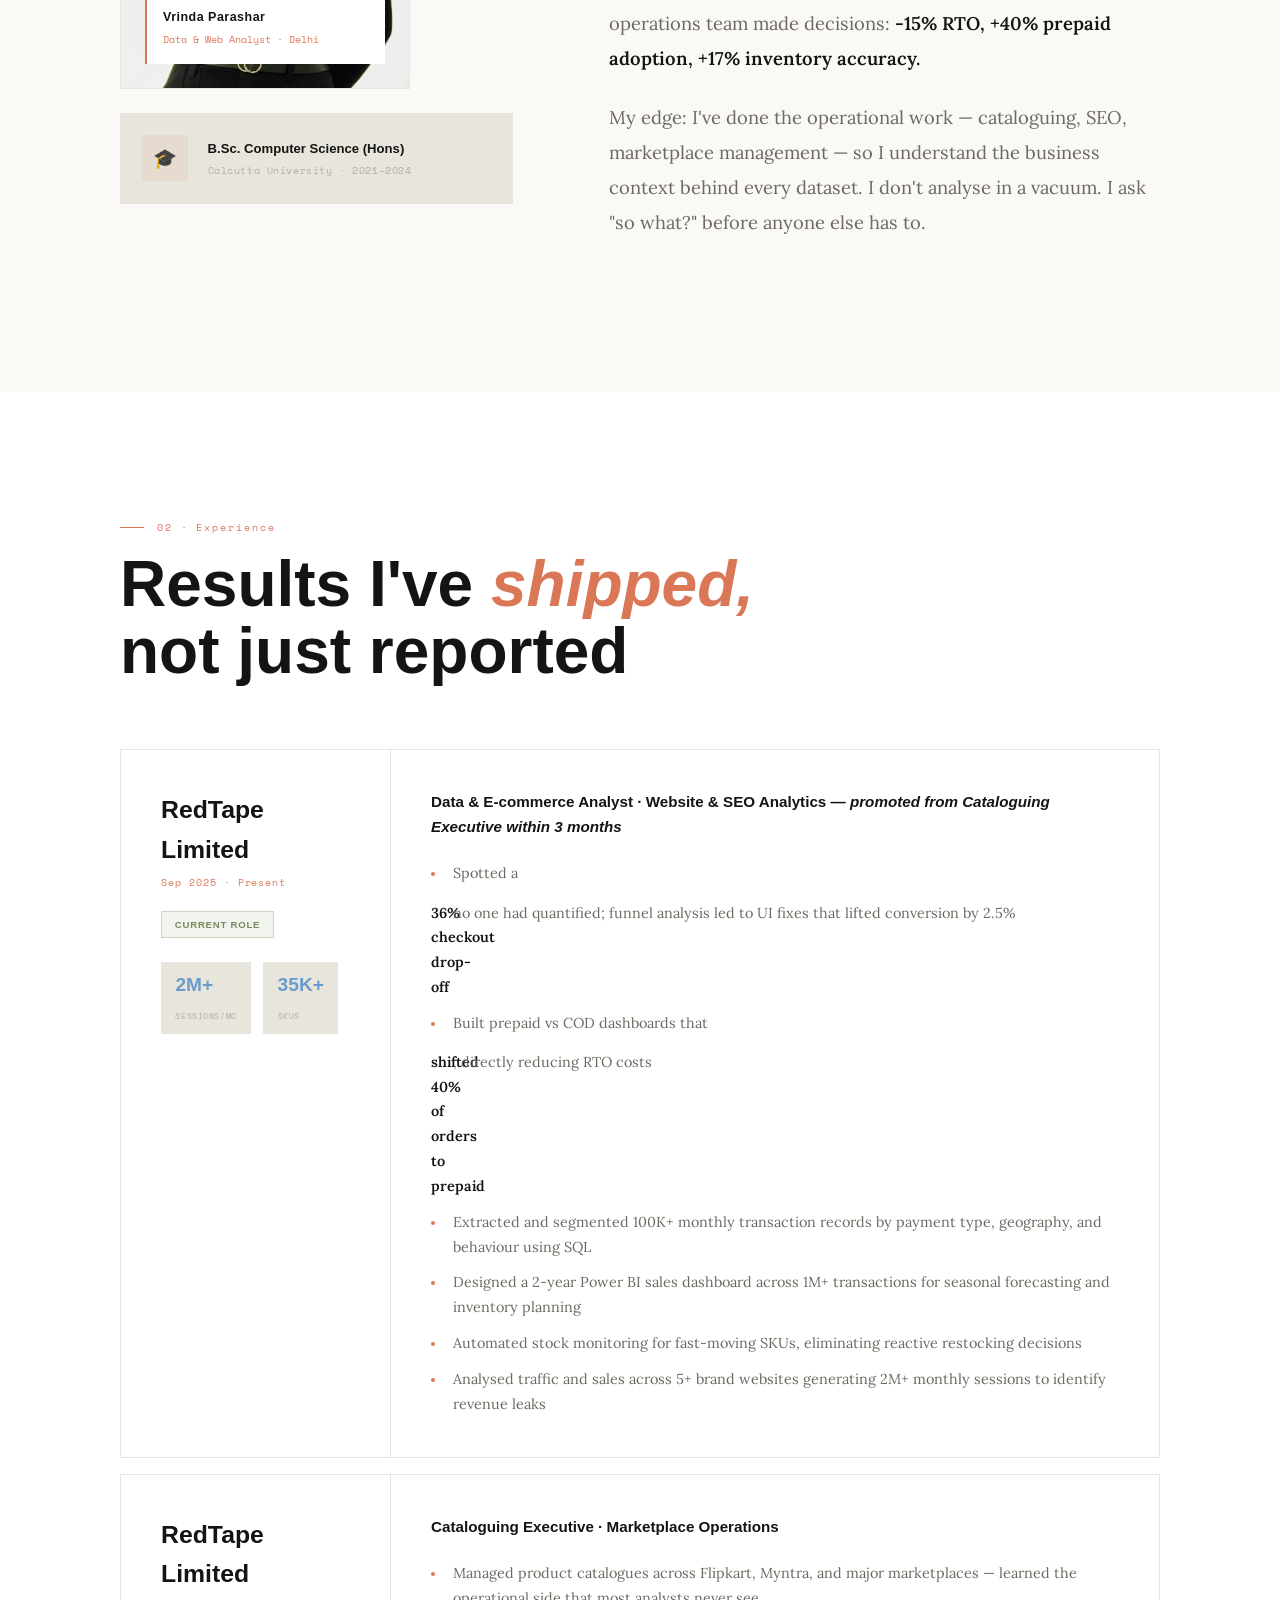
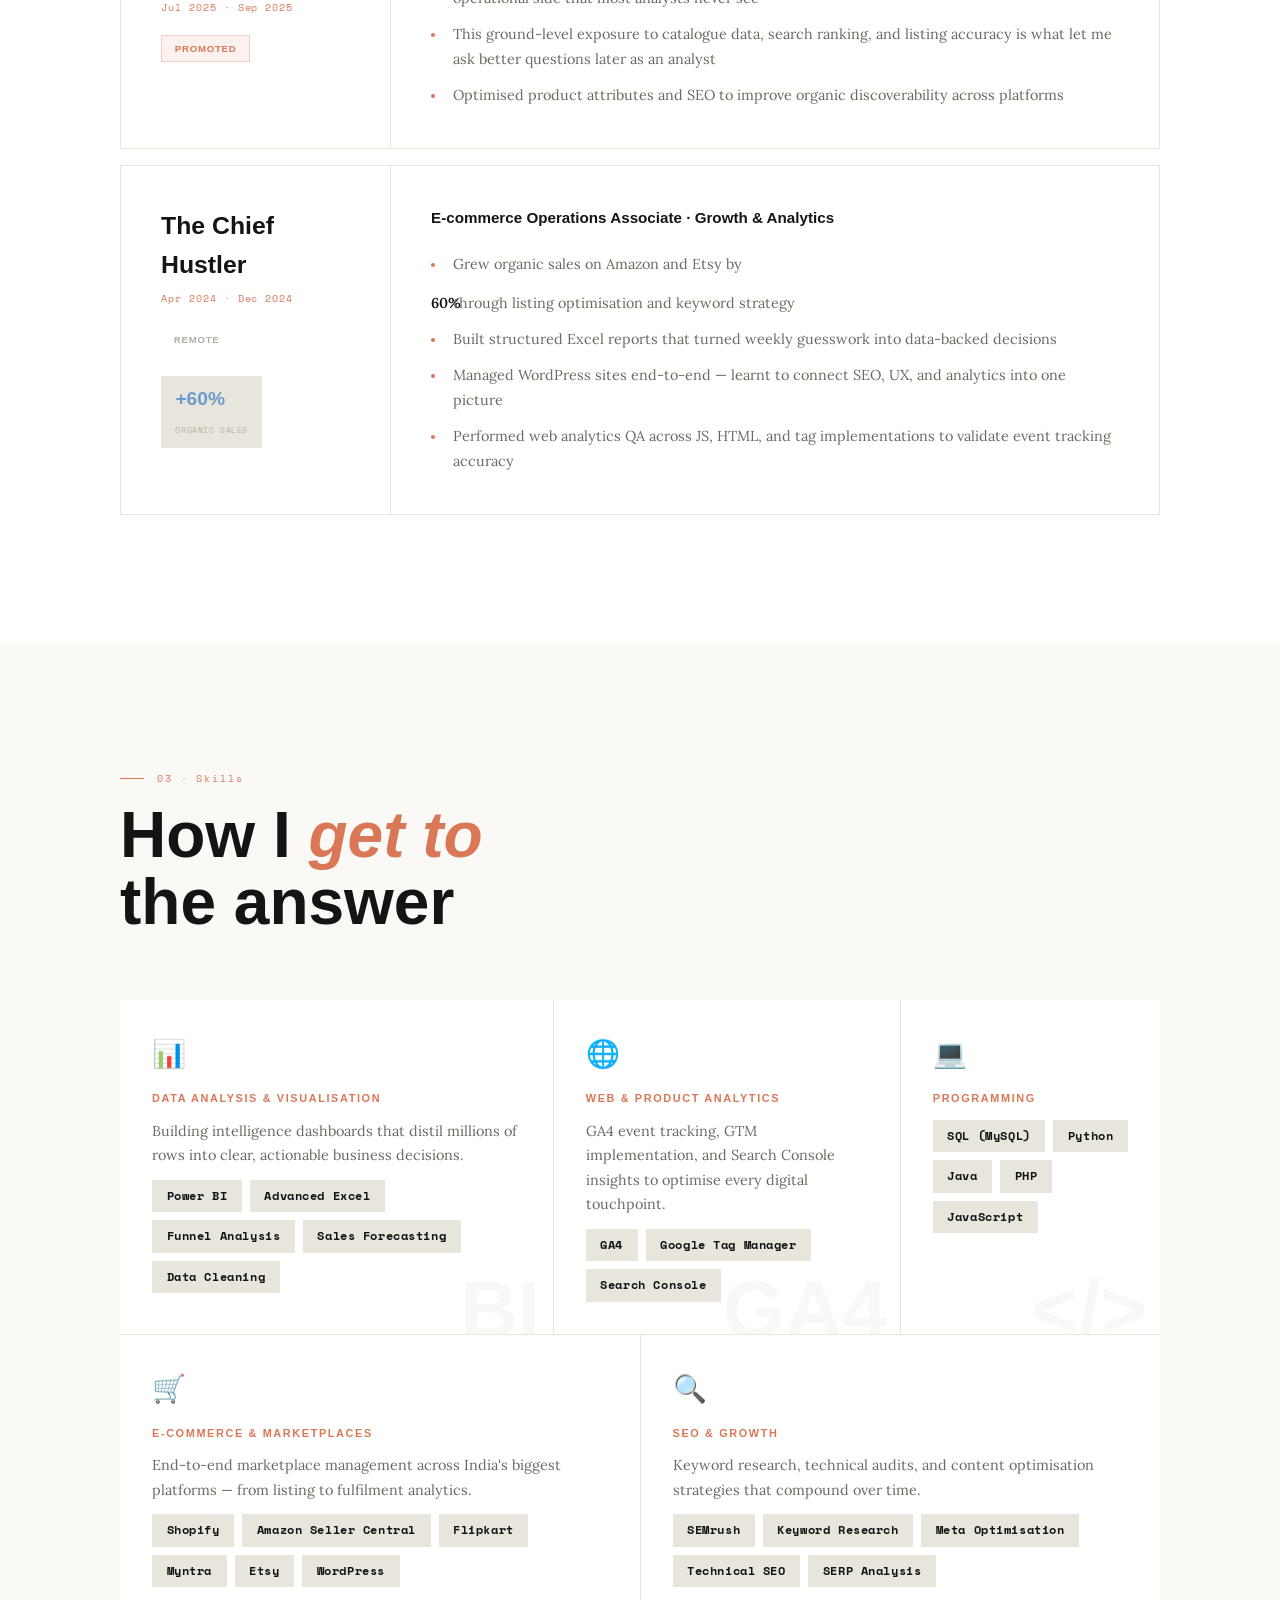
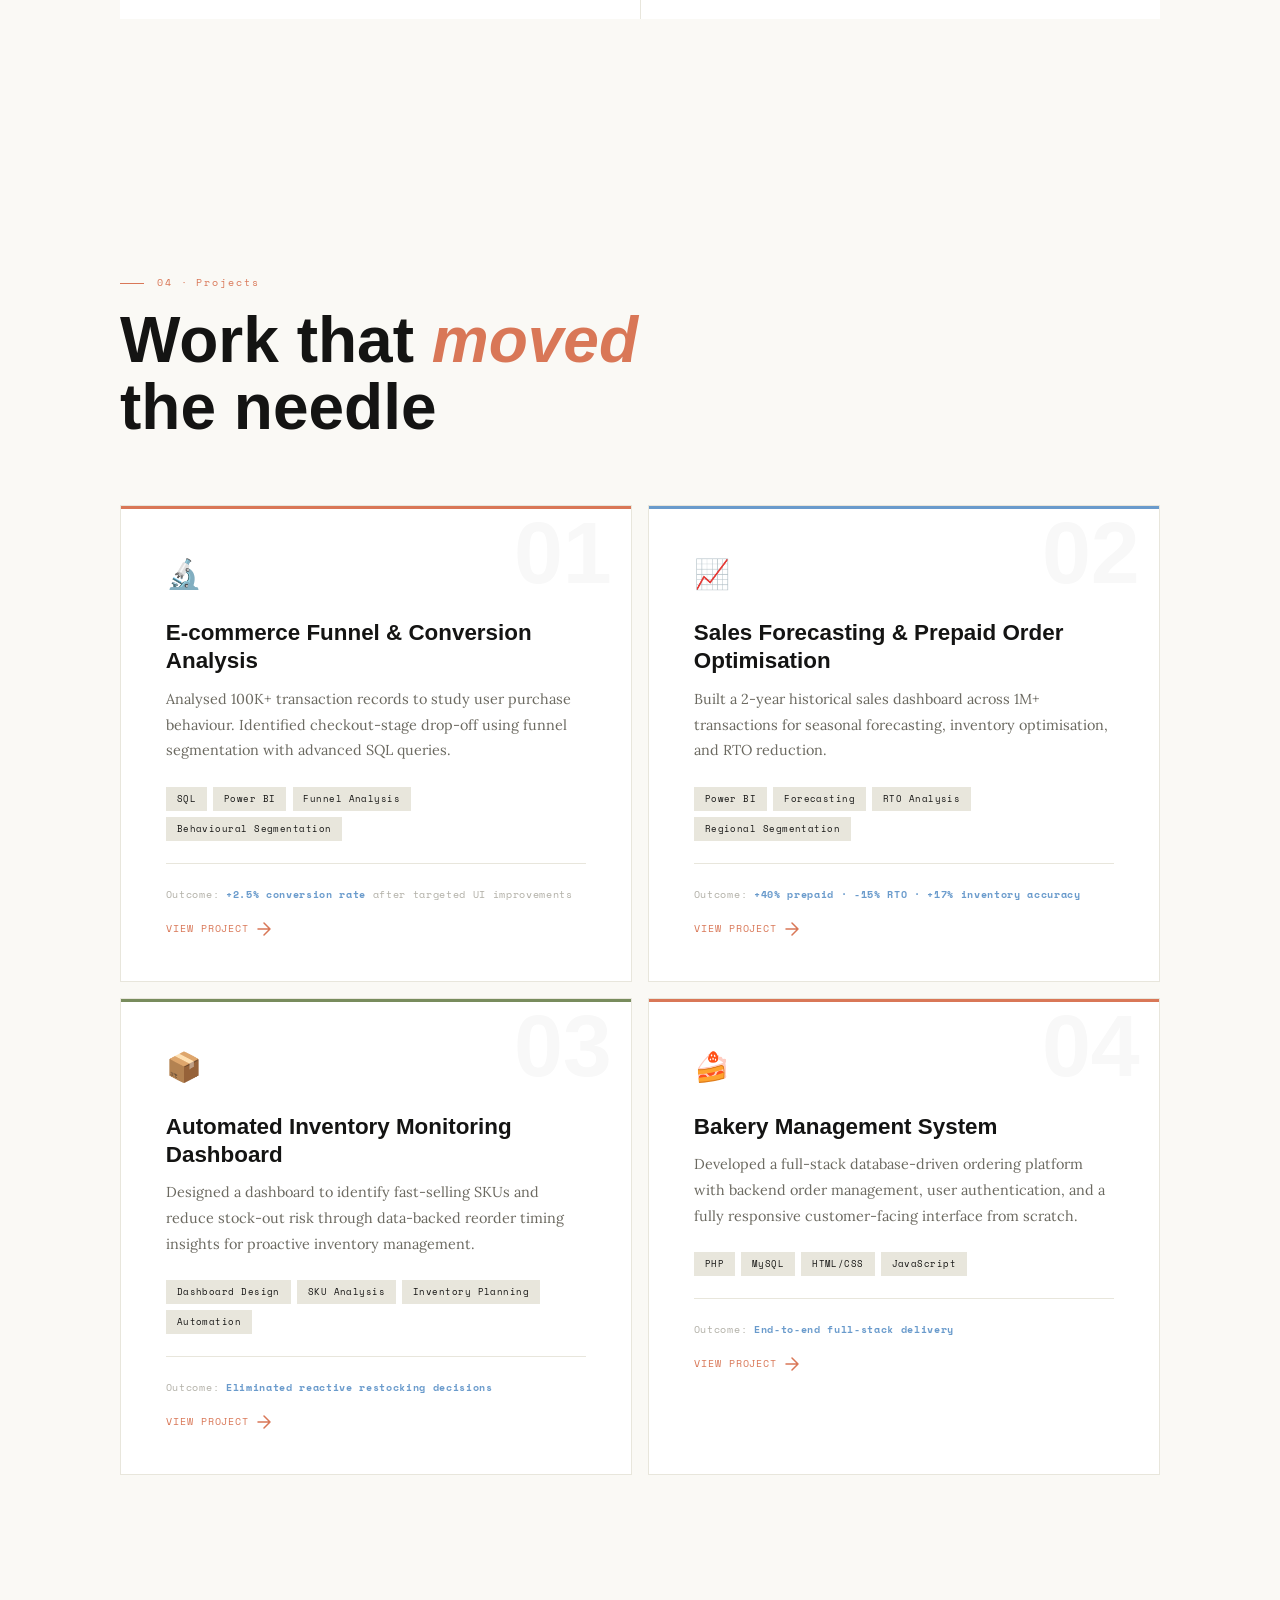
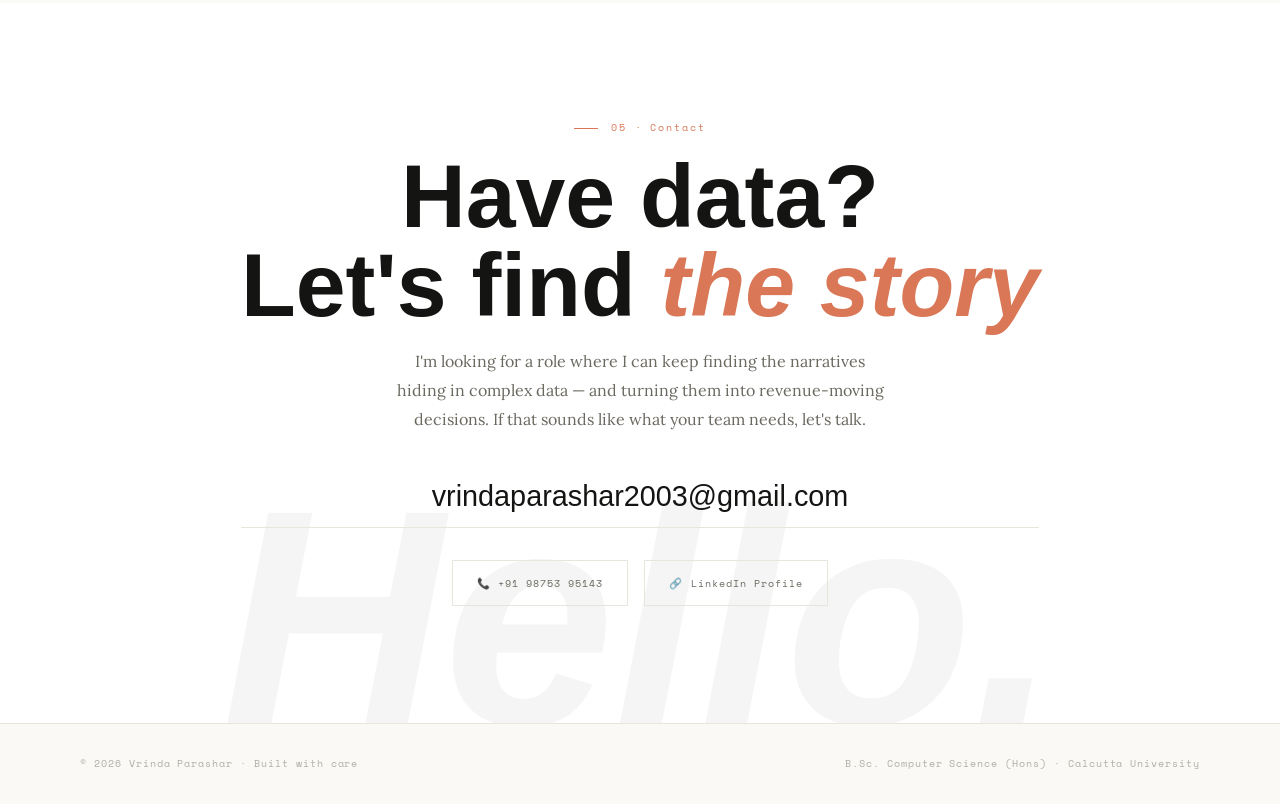
==== commit 5007304f: "fix: add --bg-dark-rgb variable, replace hardcoded #fff with var(--bg-card), add twitter:image meta " ====
--- a/index.html
+++ b/index.html
@@ -8,9 +8,11 @@
   <meta property="og:description" content="Data & Web Analyst specializing in GA4, Power BI, SQL, and e-commerce analytics.">
   <meta property="og:type" content="website">
   <meta property="og:url" content="https://vrindaparashar.com/">
+  <meta property="og:image" content="https://vrindaparashar.com/public/vrinda-parashar.png">
   <meta name="twitter:card" content="summary_large_image">
   <meta name="twitter:title" content="Vrinda Parashar · Data Analyst">
   <meta name="twitter:description" content="Data & Web Analyst specializing in GA4, Power BI, SQL, and e-commerce analytics.">
+  <meta name="twitter:image" content="https://vrindaparashar.com/public/vrinda-parashar.png">
   <link rel="canonical" href="https://vrindaparashar.com/">
   <link rel="icon" href="data:image/svg+xml,<svg xmlns='http://www.w3.org/2000/svg' viewBox='0 0 100 100'><text y='.9em' font-size='90'>📊</text></svg>">
   <title>Vrinda Parashar · Data Analyst</title>
--- a/style.css
+++ b/style.css
@@ -15,6 +15,7 @@
 
   /* RGB variants for rgba() usage */
   --bg-rgb: 250,249,245;
+  --bg-dark-rgb: 20,20,19;
   --accent-orange-rgb: 217,119,87;
   --accent-blue-rgb: 106,155,204;
   --accent-green-rgb: 120,140,93;
@@ -62,3 +63,900 @@
   nav { padding: 1.5rem 2rem; }
   footer { padding: 2rem; flex-direction: column; gap: .5rem; text-align: center; }
 }
+
+/* =============================================
+   NAVIGATION
+   ============================================= */
+nav {
+  position: fixed;
+  top: 0;
+  left: 0;
+  right: 0;
+  z-index: 200;
+  display: flex;
+  justify-content: space-between;
+  align-items: center;
+  padding: 1.6rem 5rem;
+  background: rgba(var(--bg-rgb), .88);
+  -webkit-backdrop-filter: blur(12px);
+  backdrop-filter: blur(12px);
+  border-bottom: 1px solid var(--border);
+}
+.nav-mark {
+  font-family: var(--font-heading);
+  font-size: 1.4rem;
+  font-style: italic;
+  font-weight: 600;
+  color: var(--text);
+  letter-spacing: .04em;
+  text-decoration: none;
+}
+.nav-links {
+  display: flex;
+  gap: 2.5rem;
+  list-style: none;
+}
+.nav-links a {
+  font-family: var(--font-mono);
+  font-size: .62rem;
+  color: var(--text-muted);
+  text-decoration: none;
+  letter-spacing: .18em;
+  text-transform: uppercase;
+  transition: color .3s;
+}
+.nav-links a:hover { color: var(--accent-orange); }
+
+/* =============================================
+   HERO
+   ============================================= */
+.hero {
+  min-height: 100vh;
+  display: flex;
+  align-items: center;
+  position: relative;
+  overflow: hidden;
+}
+.hero-content {
+  max-width: 1200px;
+  margin: 0 auto;
+  padding: 10rem 5rem 4rem;
+  position: relative;
+  z-index: 2;
+}
+.hero-eyebrow {
+  display: flex;
+  align-items: center;
+  gap: 1rem;
+  font-family: var(--font-mono);
+  font-size: .65rem;
+  color: var(--accent-orange);
+  letter-spacing: .2em;
+  text-transform: uppercase;
+  margin-bottom: 1.8rem;
+  animation: fadeUp .8s .2s both;
+}
+.eyebrow-line {
+  width: 2.5rem;
+  height: 1px;
+  background: var(--accent-orange);
+}
+.hero-name {
+  font-family: var(--font-heading);
+  font-size: clamp(4.5rem, 9vw, 8.5rem);
+  line-height: .95;
+  font-weight: 700;
+  color: var(--text);
+  margin-bottom: 1rem;
+  animation: fadeUp .9s .35s both;
+}
+.hero-band {
+  display: inline-flex;
+  align-items: center;
+  background: var(--accent-orange);
+  padding: .5rem 2.2rem .5rem 1.2rem;
+  font-family: var(--font-heading);
+  font-size: .75rem;
+  font-weight: 700;
+  letter-spacing: .15em;
+  text-transform: uppercase;
+  color: var(--bg-card);
+  margin-bottom: 2rem;
+  clip-path: polygon(0 0, calc(100% - 14px) 0, 100% 50%, calc(100% - 14px) 100%, 0 100%);
+  animation: fadeUp .8s .5s both;
+}
+.hero-desc {
+  font-family: var(--font-body);
+  font-size: 1.05rem;
+  line-height: 1.85;
+  color: var(--text-secondary);
+  max-width: 560px;
+  margin-bottom: 3rem;
+  animation: fadeUp .8s .65s both;
+}
+.hero-desc strong { color: var(--text); font-weight: 600; }
+.hero-ctas {
+  display: flex;
+  gap: 1rem;
+  align-items: center;
+  flex-wrap: wrap;
+  animation: fadeUp .8s .8s both;
+}
+.btn-primary {
+  display: inline-block;
+  background: var(--accent-orange);
+  color: var(--bg-card);
+  padding: .9rem 2.2rem;
+  font-family: var(--font-heading);
+  font-size: .75rem;
+  font-weight: 700;
+  letter-spacing: .1em;
+  text-transform: uppercase;
+  text-decoration: none;
+  transition: transform .3s;
+}
+.btn-primary:hover { transform: translateY(-2px); }
+.btn-ghost {
+  display: inline-block;
+  color: var(--text-secondary);
+  padding: .9rem 2rem;
+  font-family: var(--font-mono);
+  font-size: .65rem;
+  letter-spacing: .12em;
+  text-transform: uppercase;
+  text-decoration: none;
+  border: 1px solid var(--border);
+  transition: all .3s;
+}
+.btn-ghost:hover { border-color: var(--accent-blue); color: var(--accent-blue); }
+.hero-metrics {
+  display: flex;
+  align-items: center;
+  gap: 2rem;
+  margin-top: 3rem;
+  padding-top: 2rem;
+  border-top: 1px solid var(--border);
+  animation: fadeUp .8s .9s both;
+}
+.metric-item { text-align: center; }
+.metric-item .metric-val {
+  font-family: var(--font-heading);
+  font-size: 1.8rem;
+  font-weight: 700;
+  color: var(--accent-orange);
+  display: block;
+}
+.metric-item .metric-lbl {
+  font-family: var(--font-mono);
+  font-size: .55rem;
+  color: var(--text-muted);
+  letter-spacing: .1em;
+  text-transform: uppercase;
+}
+.metric-divider {
+  width: 1px;
+  height: 2.5rem;
+  background: var(--border);
+}
+
+/* =============================================
+   SHARED SECTION
+   ============================================= */
+.section {
+  max-width: 1200px;
+  margin: 0 auto;
+  padding: 8rem 5rem;
+  position: relative;
+  z-index: 1;
+}
+.sec-num {
+  font-family: var(--font-mono);
+  font-size: .6rem;
+  color: var(--accent-orange);
+  letter-spacing: .2em;
+  display: flex;
+  align-items: center;
+  gap: .8rem;
+  margin-bottom: 1rem;
+}
+.sec-num::before {
+  content: '';
+  width: 1.5rem;
+  height: 1px;
+  background: var(--accent-orange);
+}
+.sec-title {
+  font-family: var(--font-heading);
+  font-size: clamp(2.5rem, 5vw, 4.5rem);
+  font-weight: 700;
+  line-height: 1.05;
+  color: var(--text);
+}
+.sec-title em { font-style: italic; color: var(--accent-orange); }
+.sec-header { margin-bottom: 4rem; }
+
+/* =============================================
+   ABOUT
+   ============================================= */
+.about-grid {
+  display: grid;
+  grid-template-columns: 1fr 1.4fr;
+  gap: 6rem;
+  align-items: start;
+  margin-top: 3rem;
+}
+.about-left { position: sticky; top: 8rem; }
+.about-portrait {
+  width: 100%;
+  aspect-ratio: 3/4;
+  max-width: 290px;
+  border: 1px solid var(--border);
+  position: relative;
+  overflow: hidden;
+}
+.about-portrait img {
+  width: 100%;
+  height: 100%;
+  object-fit: cover;
+  object-position: center top;
+  display: block;
+}
+.portrait-tag {
+  position: absolute;
+  bottom: 1.5rem;
+  left: 1.5rem;
+  right: 1.5rem;
+  background: var(--bg-card);
+  padding: 1rem;
+  border-left: 2px solid var(--accent-orange);
+}
+.pt-title {
+  font-family: var(--font-heading);
+  font-size: .78rem;
+  font-weight: 700;
+  color: var(--text);
+  letter-spacing: .04em;
+}
+.pt-sub {
+  font-family: var(--font-mono);
+  font-size: .6rem;
+  color: var(--accent-orange);
+  margin-top: .25rem;
+}
+.edu-badge {
+  margin-top: 1.5rem;
+  background: var(--bg-subtle);
+  padding: 1.4rem;
+  display: flex;
+  gap: 1.2rem;
+  align-items: center;
+}
+.edu-icon {
+  width: 46px;
+  height: 46px;
+  background: rgba(var(--accent-orange-rgb), .1);
+  display: flex;
+  align-items: center;
+  justify-content: center;
+  font-size: 1.2rem;
+  flex-shrink: 0;
+}
+.edu-deg {
+  font-family: var(--font-heading);
+  font-size: .82rem;
+  font-weight: 700;
+  color: var(--text);
+}
+.edu-school {
+  font-family: var(--font-mono);
+  font-size: .6rem;
+  color: var(--text-muted);
+  letter-spacing: .06em;
+  margin-top: .3rem;
+}
+.about-text p {
+  font-family: var(--font-body);
+  font-size: 1.15rem;
+  font-weight: 400;
+  line-height: 1.9;
+  color: var(--text-secondary);
+  margin-bottom: 1.5rem;
+}
+.about-text p strong { color: var(--text); font-weight: 600; }
+
+/* =============================================
+   EXPERIENCE
+   ============================================= */
+.exp-section {
+  background: var(--bg-card);
+  margin: 0;
+  max-width: 100%;
+}
+.exp-inner {
+  max-width: 1200px;
+  margin: 0 auto;
+  padding: 8rem 5rem;
+}
+.exp-cards {
+  display: flex;
+  flex-direction: column;
+  gap: 1rem;
+  margin-top: 4rem;
+}
+.exp-card {
+  background: var(--bg-card);
+  border: 1px solid var(--border);
+  display: grid;
+  grid-template-columns: 270px 1fr;
+  position: relative;
+  overflow: hidden;
+  transition: border-color .4s, background .4s;
+  cursor: default;
+}
+.exp-card::before {
+  content: '';
+  position: absolute;
+  left: 0;
+  top: 0;
+  bottom: 0;
+  width: 3px;
+  background: var(--accent-orange);
+  transform: scaleY(0);
+  transform-origin: top;
+  transition: transform .5s cubic-bezier(.4,0,.2,1);
+}
+.exp-card:hover {
+  border-color: rgba(var(--accent-orange-rgb), .2);
+  background: rgba(var(--accent-orange-rgb), .02);
+}
+.exp-card:hover::before { transform: scaleY(1); }
+.exp-left {
+  padding: 2.5rem;
+  border-right: 1px solid var(--border);
+}
+.exp-company {
+  font-family: var(--font-heading);
+  font-size: 1.55rem;
+  font-weight: 600;
+  color: var(--text);
+  margin-bottom: .35rem;
+}
+.exp-period {
+  font-family: var(--font-mono);
+  font-size: .6rem;
+  color: var(--accent-orange);
+  letter-spacing: .1em;
+  margin-bottom: 1.2rem;
+}
+.badge {
+  display: inline-block;
+  font-family: var(--font-heading);
+  font-size: .6rem;
+  font-weight: 700;
+  padding: .3rem .8rem;
+  letter-spacing: .08em;
+  text-transform: uppercase;
+}
+.badge.cur {
+  background: rgba(var(--accent-green-rgb), .1);
+  border: 1px solid rgba(var(--accent-green-rgb), .3);
+  color: var(--accent-green);
+}
+.badge.promoted {
+  background: rgba(var(--accent-orange-rgb), .1);
+  border: 1px solid rgba(var(--accent-orange-rgb), .3);
+  color: var(--accent-orange);
+}
+.badge.past {
+  background: rgba(var(--text-muted), .15);
+  border: 1px solid rgba(var(--text-muted), .3);
+  color: var(--text-muted);
+}
+.exp-metrics {
+  display: flex;
+  gap: .75rem;
+  margin-top: 1.5rem;
+  flex-wrap: wrap;
+}
+.exp-metrics .metric {
+  background: var(--bg-subtle);
+  padding: .5rem .9rem;
+}
+.exp-metrics .metric-val {
+  font-family: var(--font-heading);
+  font-size: 1.2rem;
+  font-weight: 600;
+  color: var(--accent-blue);
+  display: block;
+}
+.exp-metrics .metric-lbl {
+  font-family: var(--font-mono);
+  font-size: .52rem;
+  color: var(--text-muted);
+  letter-spacing: .07em;
+  text-transform: uppercase;
+}
+.exp-right { padding: 2.5rem; }
+.exp-role {
+  font-family: var(--font-heading);
+  font-size: .95rem;
+  font-weight: 700;
+  color: var(--text);
+  margin-bottom: 1.4rem;
+}
+.exp-list {
+  list-style: none;
+  display: flex;
+  flex-direction: column;
+  gap: .7rem;
+}
+.exp-list li {
+  display: grid;
+  grid-template-columns: 8px 1fr;
+  gap: .9rem;
+  font-family: var(--font-body);
+  font-size: .9rem;
+  line-height: 1.72;
+  color: var(--text-secondary);
+}
+.exp-list li::before {
+  content: '';
+  display: block;
+  width: 4px;
+  height: 4px;
+  border-radius: 50%;
+  background: var(--accent-orange);
+  margin-top: .68rem;
+  flex-shrink: 0;
+}
+.exp-list li strong { color: var(--text); font-weight: 600; }
+
+/* =============================================
+   SKILLS MOSAIC
+   ============================================= */
+.skills-mosaic {
+  display: grid;
+  grid-template-columns: repeat(12, 1fr);
+  gap: 1px;
+  background: var(--border);
+  margin-top: 3.5rem;
+}
+.skill-tile {
+  background: var(--bg-card);
+  padding: 2rem;
+  transition: background .3s;
+  position: relative;
+  overflow: hidden;
+}
+.skill-tile:hover { background: rgba(var(--accent-orange-rgb), .03); }
+.skill-tile.w5 { grid-column: span 5; }
+.skill-tile.w4 { grid-column: span 4; }
+.skill-tile.w3 { grid-column: span 3; }
+.skill-tile.w6 { grid-column: span 6; }
+.skill-tile h4 {
+  font-family: var(--font-heading);
+  font-size: .68rem;
+  font-weight: 700;
+  text-transform: uppercase;
+  letter-spacing: .15em;
+  color: var(--accent-orange);
+  margin-bottom: .7rem;
+}
+.skill-tile p {
+  font-family: var(--font-body);
+  font-size: .9rem;
+  color: var(--text-secondary);
+  line-height: 1.7;
+}
+.skill-tile-icon {
+  font-size: 1.7rem;
+  margin-bottom: .9rem;
+  display: block;
+}
+.skill-big {
+  font-family: var(--font-heading);
+  font-size: 5rem;
+  font-weight: 700;
+  color: rgba(var(--bg-dark-rgb), .03);
+  position: absolute;
+  bottom: -1rem;
+  right: .8rem;
+  line-height: 1;
+  pointer-events: none;
+}
+.pills {
+  display: flex;
+  flex-wrap: wrap;
+  gap: .5rem;
+  margin-top: .75rem;
+}
+.pill {
+  font-family: var(--font-mono);
+  font-size: .72rem;
+  font-weight: 700;
+  padding: .38rem .85rem;
+  border: 1px solid var(--border);
+  color: var(--text);
+  letter-spacing: .05em;
+  transition: all .2s;
+  background: var(--bg-subtle);
+}
+.pill:hover {
+  border-color: var(--accent-blue);
+  color: var(--accent-blue);
+  background: rgba(var(--accent-blue-rgb), .06);
+}
+
+/* =============================================
+   PROJECTS
+   ============================================= */
+.projects-grid {
+  display: grid;
+  grid-template-columns: 1fr 1fr;
+  gap: 1rem;
+  margin-top: 3.5rem;
+}
+.proj-card {
+  background: var(--bg-card);
+  padding: 2.8rem;
+  position: relative;
+  overflow: hidden;
+  transition: background .3s, transform .3s;
+  cursor: pointer;
+  text-decoration: none;
+  display: block;
+  color: inherit;
+  border: 1px solid var(--border);
+}
+.proj-card:hover {
+  background: rgba(var(--accent-orange-rgb), .03);
+  transform: translateY(-2px);
+}
+.proj-accent {
+  position: absolute;
+  top: 0;
+  left: 0;
+  right: 0;
+  height: 3px;
+}
+.proj-card:nth-child(1) .proj-accent { background: var(--accent-orange); }
+.proj-card:nth-child(2) .proj-accent { background: var(--accent-blue); }
+.proj-card:nth-child(3) .proj-accent { background: var(--accent-green); }
+.proj-card:nth-child(4) .proj-accent { background: var(--accent-orange); }
+.proj-num {
+  font-family: var(--font-heading);
+  font-size: 5.5rem;
+  font-weight: 700;
+  color: rgba(var(--bg-dark-rgb), .03);
+  position: absolute;
+  top: .2rem;
+  right: 1.2rem;
+  line-height: 1;
+  pointer-events: none;
+}
+.proj-icon {
+  font-size: 1.8rem;
+  margin-bottom: 1.4rem;
+  display: block;
+}
+.proj-card h3 {
+  font-family: var(--font-heading);
+  font-size: 1.4rem;
+  font-weight: 600;
+  color: var(--text);
+  margin-bottom: .7rem;
+  line-height: 1.25;
+}
+.proj-card p {
+  font-family: var(--font-body);
+  font-size: .9rem;
+  color: var(--text-secondary);
+  line-height: 1.8;
+  margin-bottom: 1.4rem;
+}
+.proj-stack {
+  display: flex;
+  gap: .38rem;
+  flex-wrap: wrap;
+}
+.ptag {
+  font-family: var(--font-mono);
+  font-size: .56rem;
+  padding: .24rem .62rem;
+  letter-spacing: .05em;
+  background: var(--bg-subtle);
+  border: 1px solid var(--border);
+  color: var(--text);
+}
+.proj-result {
+  margin-top: 1.4rem;
+  padding-top: 1.4rem;
+  border-top: 1px solid var(--border);
+  font-family: var(--font-mono);
+  font-size: .6rem;
+  color: var(--text-muted);
+  letter-spacing: .07em;
+}
+.proj-result strong { color: var(--accent-blue); }
+.proj-cta {
+  display: flex;
+  align-items: center;
+  gap: .5rem;
+  margin-top: 1.2rem;
+  font-family: var(--font-mono);
+  font-size: .6rem;
+  color: var(--accent-orange);
+  letter-spacing: .1em;
+  text-transform: uppercase;
+}
+.proj-cta svg { transition: transform .3s; }
+.proj-card:hover .proj-cta svg { transform: translateX(4px); }
+
+/* =============================================
+   CONTACT
+   ============================================= */
+.contact-wrap {
+  background: var(--bg-card);
+  color: var(--text);
+  position: relative;
+  overflow: hidden;
+  min-height: 80vh;
+  display: flex;
+  align-items: center;
+  justify-content: center;
+}
+.contact-bg-txt {
+  position: absolute;
+  font-family: var(--font-heading);
+  font-size: 24vw;
+  font-weight: 700;
+  font-style: italic;
+  color: rgba(var(--bg-dark-rgb), .04);
+  white-space: nowrap;
+  pointer-events: none;
+  bottom: -3rem;
+  left: 50%;
+  transform: translateX(-50%);
+  line-height: 1;
+}
+.contact-inner {
+  text-align: center;
+  position: relative;
+  z-index: 2;
+  padding: 6rem 2rem;
+}
+.contact-inner .sec-num {
+  color: var(--accent-orange);
+  justify-content: center;
+}
+.contact-inner .sec-num::before { background: var(--accent-orange); }
+.contact-inner h2 {
+  font-family: var(--font-heading);
+  font-size: clamp(3rem, 7vw, 6rem);
+  font-weight: 700;
+  line-height: 1;
+  color: var(--text);
+  margin-bottom: 1rem;
+}
+.contact-inner h2 em { font-style: italic; color: var(--accent-orange); }
+.contact-sub {
+  font-family: var(--font-body);
+  font-size: 1rem;
+  color: var(--text-secondary);
+  line-height: 1.8;
+  max-width: 500px;
+  margin: 0 auto 2.5rem;
+}
+.c-email {
+  display: block;
+  font-family: var(--font-heading);
+  font-size: clamp(1rem, 2.5vw, 1.8rem);
+  font-weight: 400;
+  color: var(--text);
+  text-decoration: none;
+  border-bottom: 1px solid var(--border);
+  padding-bottom: .5rem;
+  transition: color .3s;
+  margin-bottom: 2rem;
+}
+.c-email:hover { color: var(--accent-orange); }
+.c-row {
+  display: flex;
+  justify-content: center;
+  gap: 1rem;
+  flex-wrap: wrap;
+}
+.c-link {
+  display: flex;
+  align-items: center;
+  gap: .6rem;
+  font-family: var(--font-mono);
+  font-size: .65rem;
+  color: var(--text-secondary);
+  text-decoration: none;
+  letter-spacing: .1em;
+  padding: .85rem 1.5rem;
+  border: 1px solid var(--border);
+  transition: all .3s;
+}
+.c-link:hover {
+  background: var(--accent-orange);
+  color: var(--bg-card);
+  border-color: var(--accent-orange);
+}
+
+/* =============================================
+   FOOTER
+   ============================================= */
+footer {
+  background: var(--bg);
+  padding: 2rem 5rem;
+  display: flex;
+  justify-content: space-between;
+  align-items: center;
+  border-top: 1px solid var(--border);
+}
+footer p {
+  font-family: var(--font-mono);
+  font-size: .6rem;
+  color: var(--text-muted);
+  letter-spacing: .1em;
+}
+
+/* =============================================
+   HOMEPAGE RESPONSIVE
+   ============================================= */
+@media (max-width: 960px) {
+  nav { padding: 1.5rem 2rem; }
+  .hero-content { padding: 8rem 2rem 3rem; }
+  .hero-metrics { flex-direction: column; gap: 1rem; }
+  .metric-divider { width: 2.5rem; height: 1px; }
+  .section { padding: 5rem 2rem; }
+  .about-grid { grid-template-columns: 1fr; gap: 3rem; }
+  .about-left { position: static; }
+  .exp-inner { padding: 5rem 2rem; }
+  .exp-card { grid-template-columns: 1fr; }
+  .exp-left { border-right: none; border-bottom: 1px solid var(--border); }
+  .skill-tile { grid-column: span 12 !important; }
+  .projects-grid { grid-template-columns: 1fr; }
+  footer { padding: 2rem; flex-direction: column; gap: .5rem; text-align: center; }
+}
+
+/* =============================================
+   PROJECT PAGE SHARED STYLES
+   (used by project-*.html pages)
+   ============================================= */
+.proj-hero {
+  min-height: 55vh;
+  display: flex;
+  align-items: flex-end;
+  padding: 9rem 5rem 5rem;
+  position: relative;
+  overflow: hidden;
+  background: var(--bg-card);
+}
+.proj-hero-bg { position: absolute; inset: 0; }
+.proj-eyebrow {
+  display: flex;
+  align-items: center;
+  gap: 1rem;
+  font-family: var(--font-mono);
+  font-size: .62rem;
+  color: var(--accent-orange);
+  letter-spacing: .2em;
+  text-transform: uppercase;
+  margin-bottom: 1.5rem;
+  animation: fadeUp .8s .2s both;
+}
+.proj-eyebrow-line { width: 2rem; height: 1px; background: var(--accent-orange); }
+.proj-title {
+  font-family: var(--font-heading);
+  font-size: clamp(3rem, 6vw, 5.5rem);
+  font-weight: 700;
+  line-height: 1;
+  color: var(--text);
+  margin-bottom: 1.5rem;
+  animation: fadeUp .9s .35s both;
+}
+.proj-title em { font-style: italic; color: var(--accent-orange); }
+.proj-tags { display: flex; gap: .5rem; flex-wrap: wrap; animation: fadeUp .8s .5s both; }
+.proj-body { max-width: 1100px; margin: 0 auto; padding: 6rem 5rem; position: relative; z-index: 1; }
+.proj-section { margin-bottom: 5rem; }
+.proj-section-label {
+  font-family: var(--font-mono);
+  font-size: .6rem;
+  color: var(--accent-orange);
+  letter-spacing: .2em;
+  text-transform: uppercase;
+  display: flex;
+  align-items: center;
+  gap: .8rem;
+  margin-bottom: 1.5rem;
+}
+.proj-section-label::before { content: ''; width: 1.5rem; height: 1px; background: var(--accent-orange); }
+.proj-section h2 {
+  font-family: var(--font-heading);
+  font-size: 2.2rem;
+  font-weight: 600;
+  color: var(--text);
+  margin-bottom: 1.5rem;
+  line-height: 1.15;
+}
+.proj-section p {
+  font-family: var(--font-body);
+  font-size: 1.12rem;
+  line-height: 1.9;
+  color: var(--text-secondary);
+  margin-bottom: 1.2rem;
+}
+.proj-section p strong { color: var(--text); font-weight: 600; }
+.metrics-row {
+  display: grid;
+  gap: 1px;
+  background: var(--border);
+  margin: 3rem 0;
+  animation: fadeUp .8s .4s both;
+}
+.metric-block { background: var(--bg-card); padding: 2rem; text-align: center; }
+.metric-big {
+  font-family: var(--font-heading);
+  font-size: 3rem;
+  font-weight: 700;
+  color: var(--accent-orange);
+  display: block;
+  line-height: 1;
+}
+.metric-desc {
+  font-family: var(--font-mono);
+  font-size: .58rem;
+  color: var(--text-muted);
+  letter-spacing: .1em;
+  text-transform: uppercase;
+  margin-top: .5rem;
+  display: block;
+}
+.insight-grid { display: grid; grid-template-columns: 1fr 1fr; gap: 1px; background: var(--border); margin: 2rem 0; }
+.insight-card { background: var(--bg-card); padding: 2rem; border-top: 2px solid; }
+.insight-card h4 { font-family: var(--font-heading); font-size: .78rem; font-weight: 700; color: var(--text); margin-bottom: .7rem; }
+.insight-card p { font-family: var(--font-body); font-size: 1rem; color: var(--text-secondary); line-height: 1.75; }
+.outcome-block {
+  background: rgba(var(--accent-orange-rgb), .04);
+  border: 1px solid rgba(var(--accent-orange-rgb), .15);
+  padding: 3rem;
+  margin: 2rem 0;
+  position: relative;
+}
+.outcome-block::before {
+  content: 'OUTCOME';
+  position: absolute;
+  top: 1.5rem;
+  right: 1.5rem;
+  font-family: var(--font-mono);
+  font-size: .55rem;
+  color: rgba(var(--accent-orange-rgb), .3);
+  letter-spacing: .2em;
+}
+.outcome-block h3 { font-family: var(--font-heading); font-size: 1.8rem; font-weight: 600; color: var(--text); margin-bottom: .8rem; }
+.outcome-block p { font-family: var(--font-body); font-size: 1.1rem; line-height: 1.85; color: var(--text-secondary); }
+.proj-nav { display: flex; justify-content: space-between; align-items: center; padding: 3rem 0; border-top: 1px solid var(--border); margin-top: 4rem; }
+.proj-nav a {
+  font-family: var(--font-mono);
+  font-size: .65rem;
+  color: var(--text-muted);
+  text-decoration: none;
+  letter-spacing: .1em;
+  text-transform: uppercase;
+  transition: color .3s;
+  display: flex;
+  align-items: center;
+  gap: .5rem;
+}
+.proj-nav a:hover { color: var(--accent-orange); }
+.proj-nav .next-proj h4 { font-family: var(--font-heading); font-size: 1.3rem; font-weight: 600; color: var(--text); margin-top: .4rem; text-align: right; }
+@media (max-width: 768px) {
+  .proj-hero { padding: 8rem 2rem 4rem; }
+  .proj-body { padding: 4rem 2rem; }
+  .metrics-row { grid-template-columns: 1fr 1fr; }
+  .insight-grid { grid-template-columns: 1fr; }
+  .proj-nav { flex-direction: column; gap: 2rem; }
+}
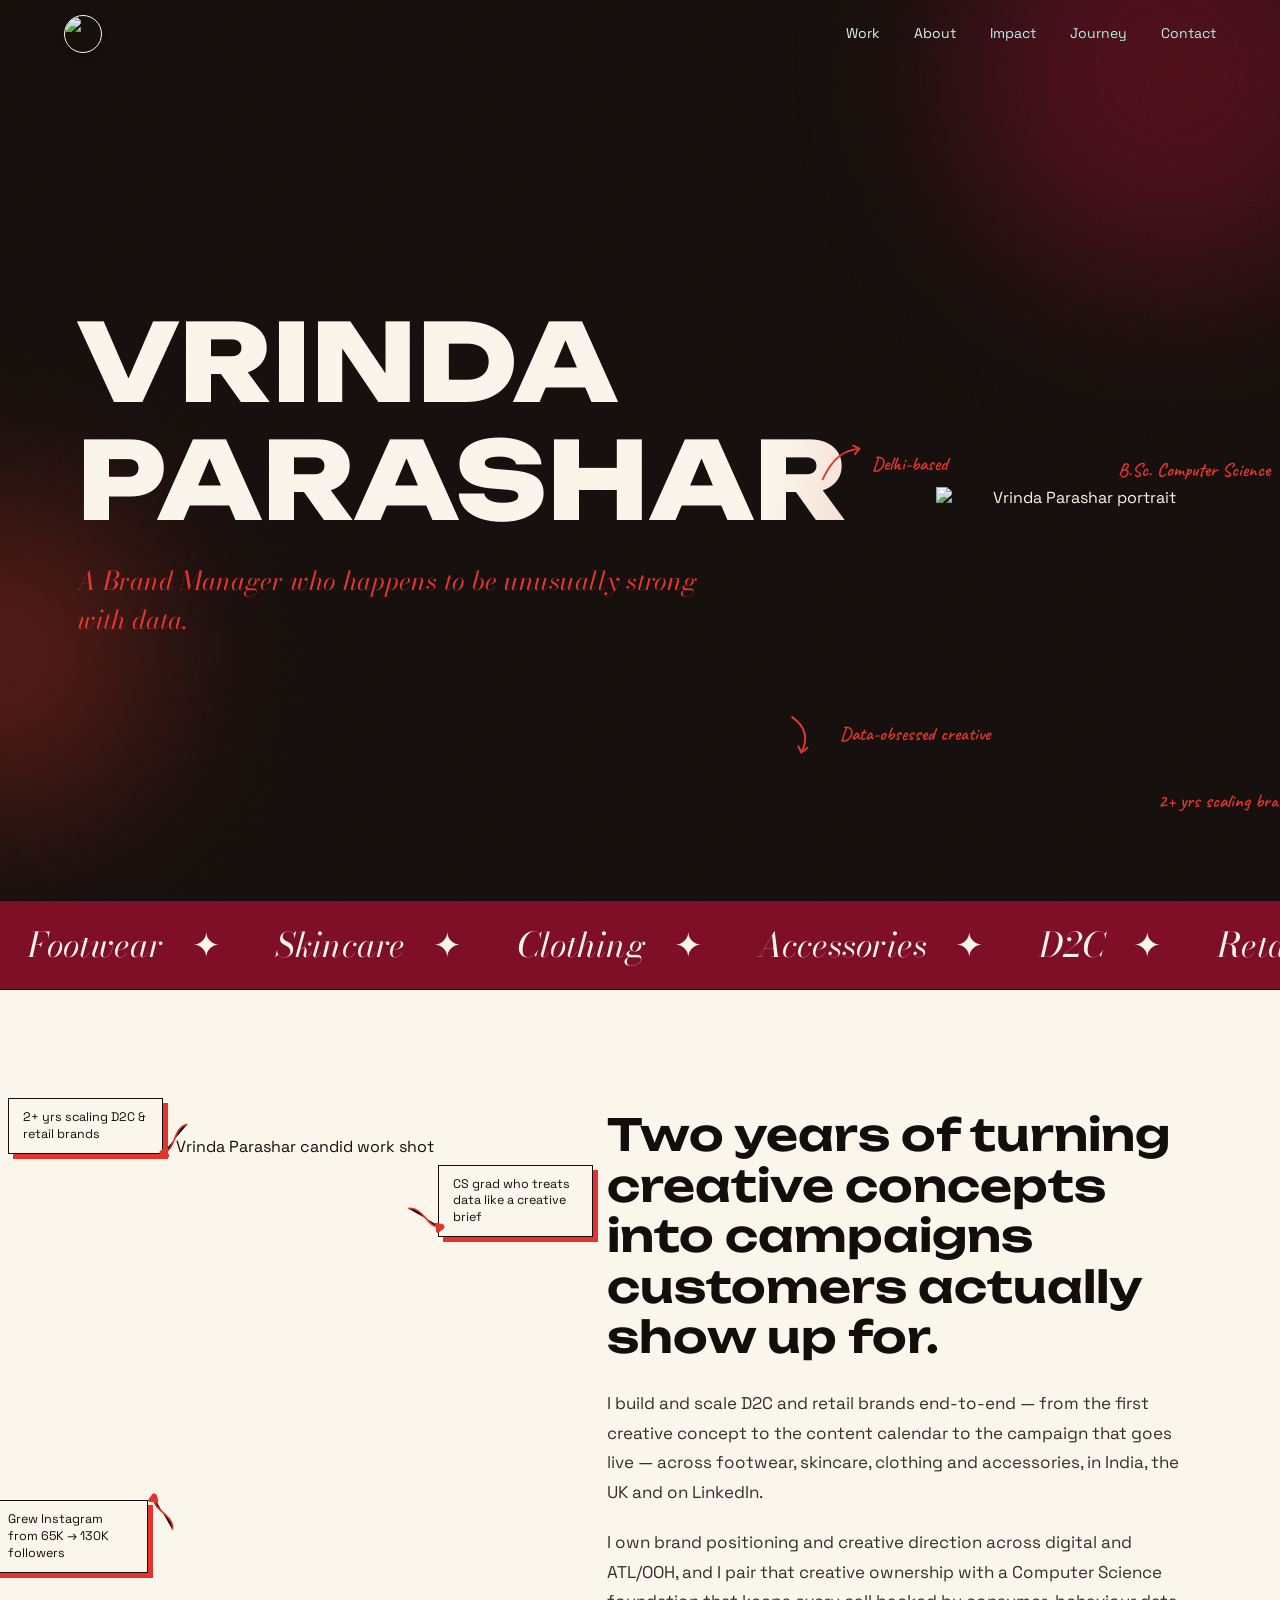
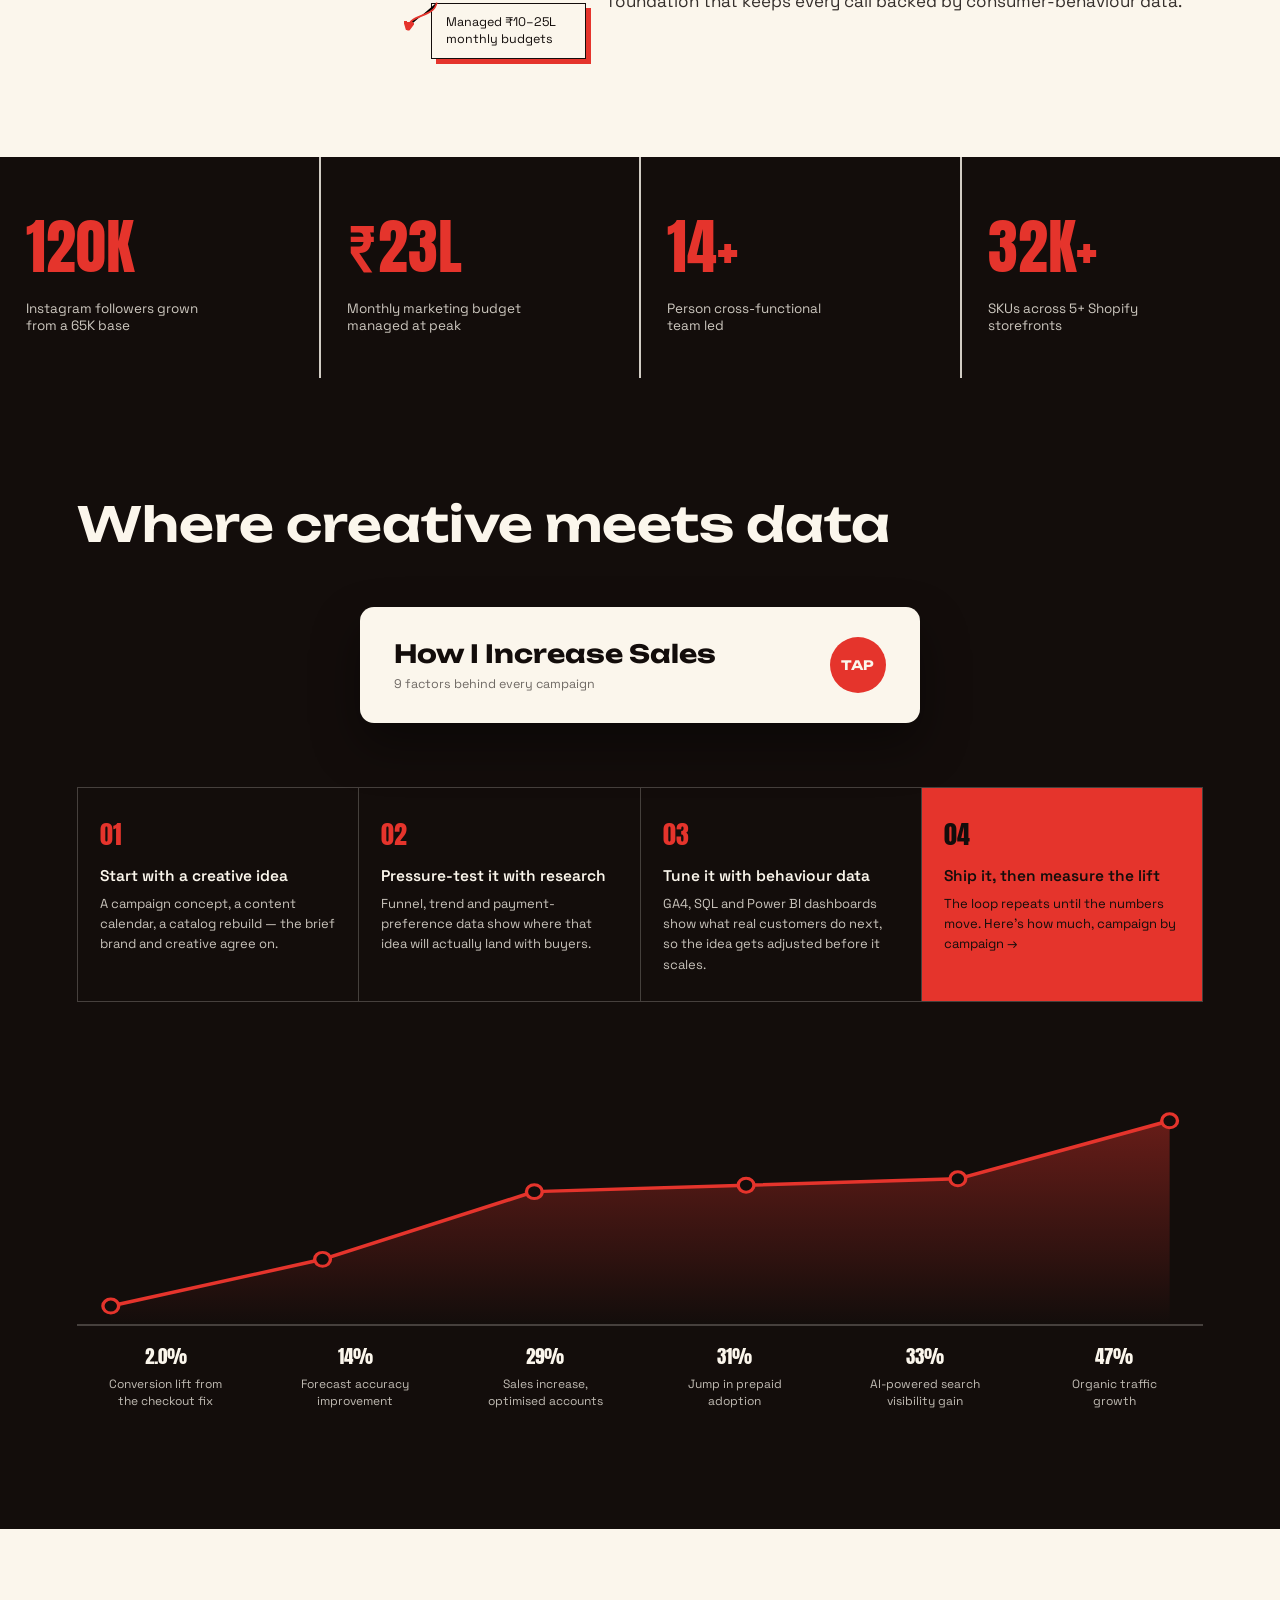
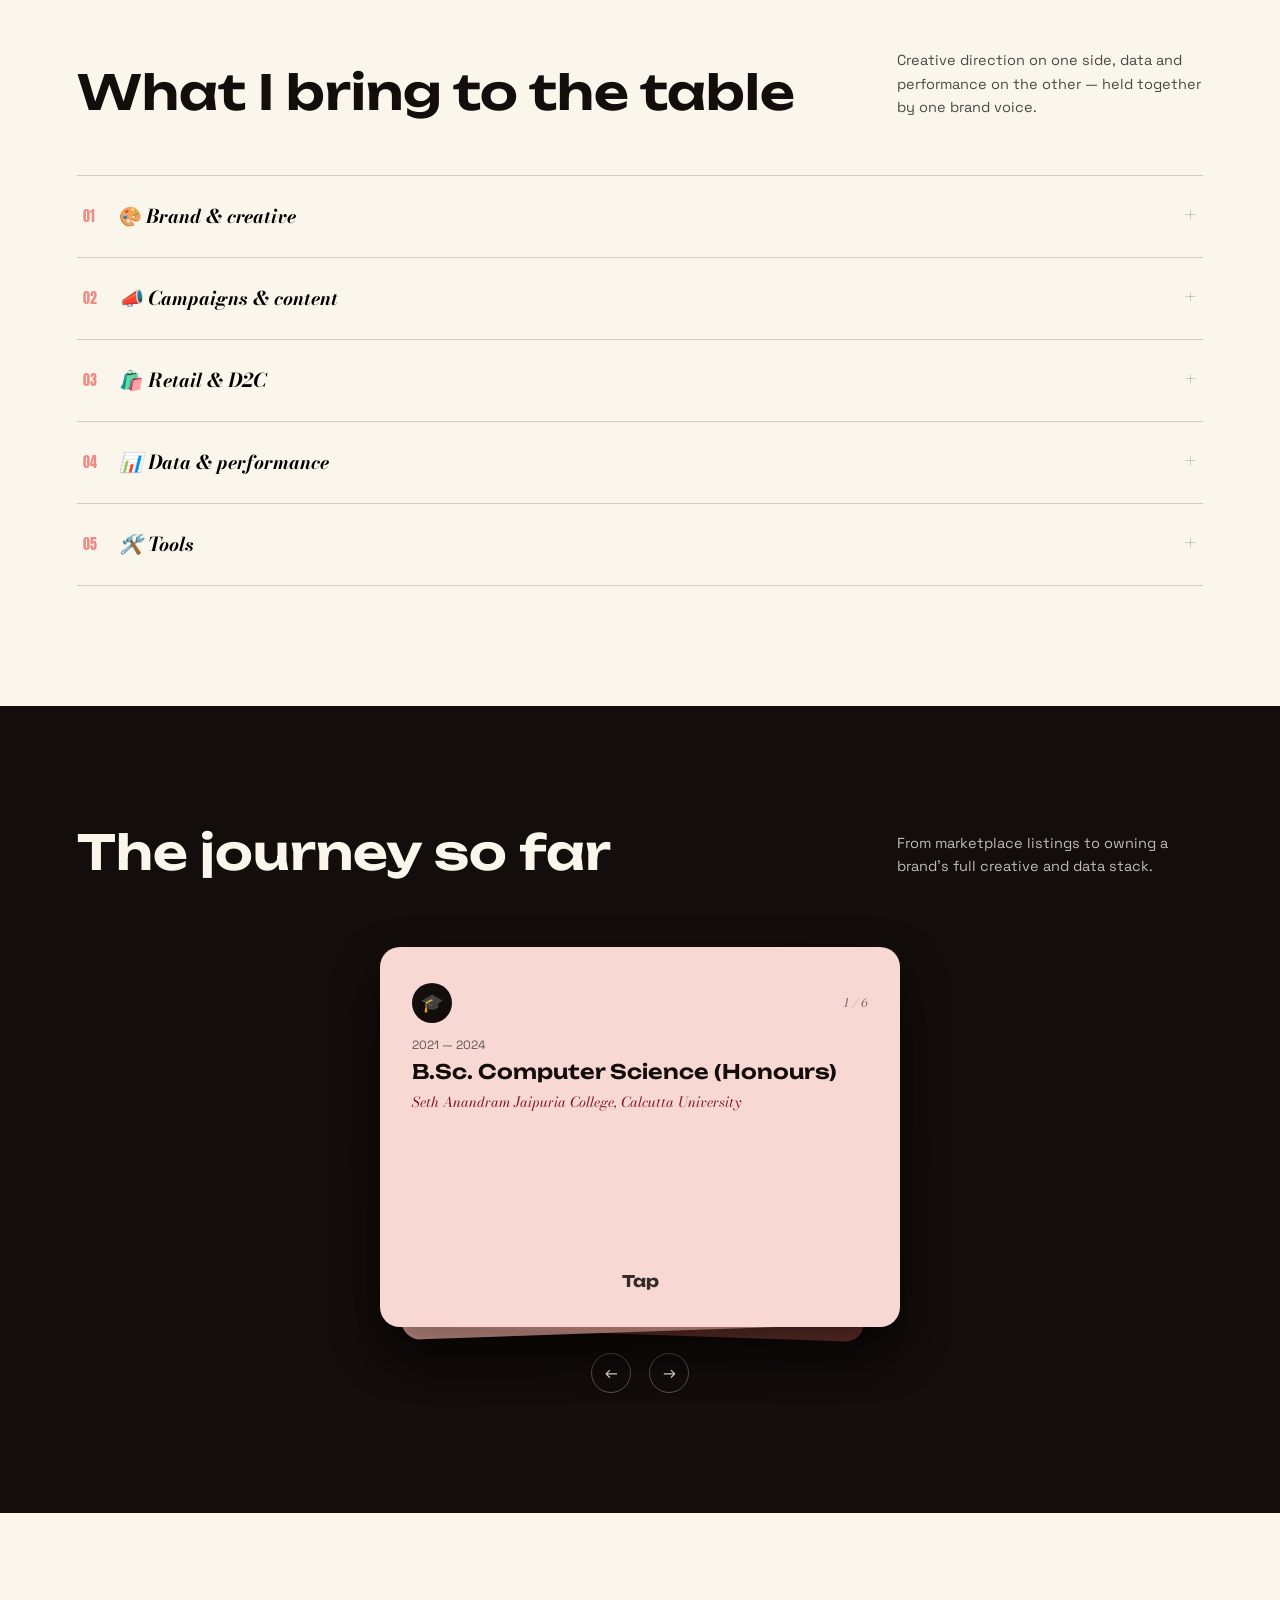
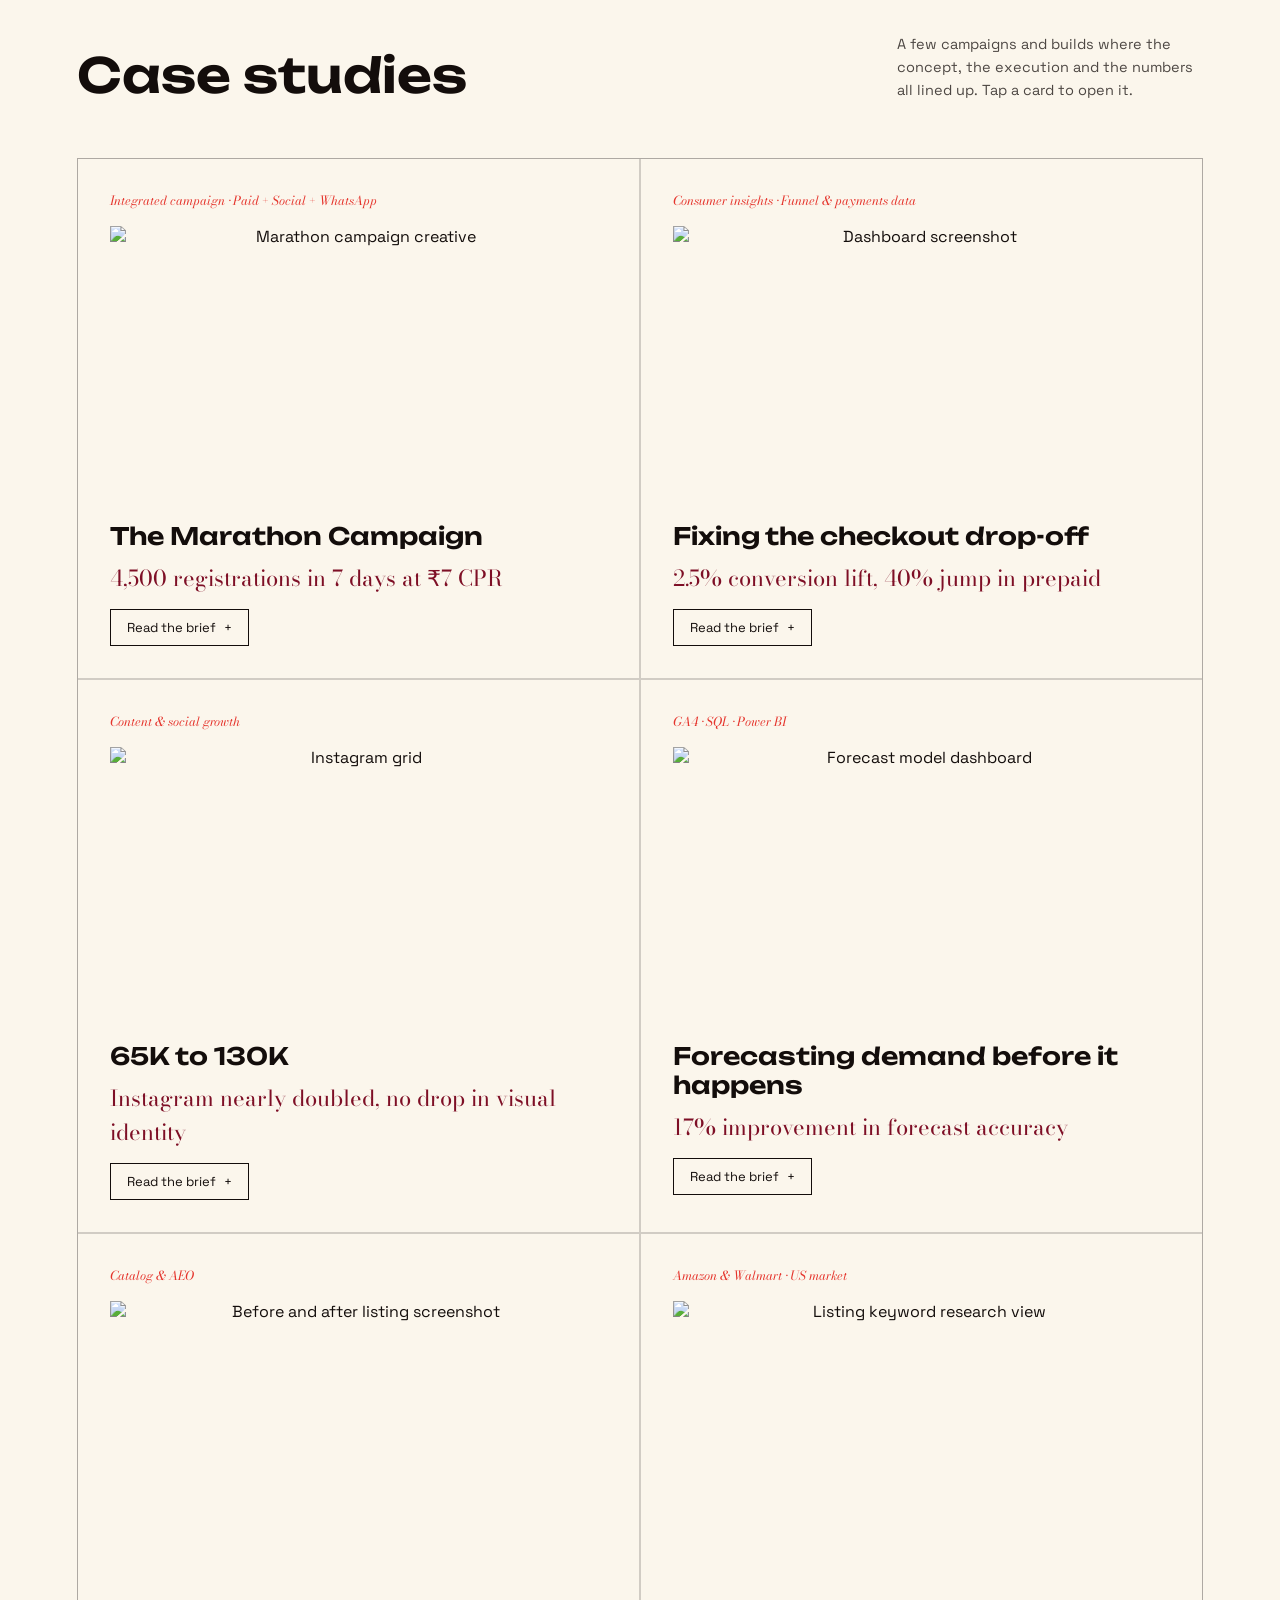
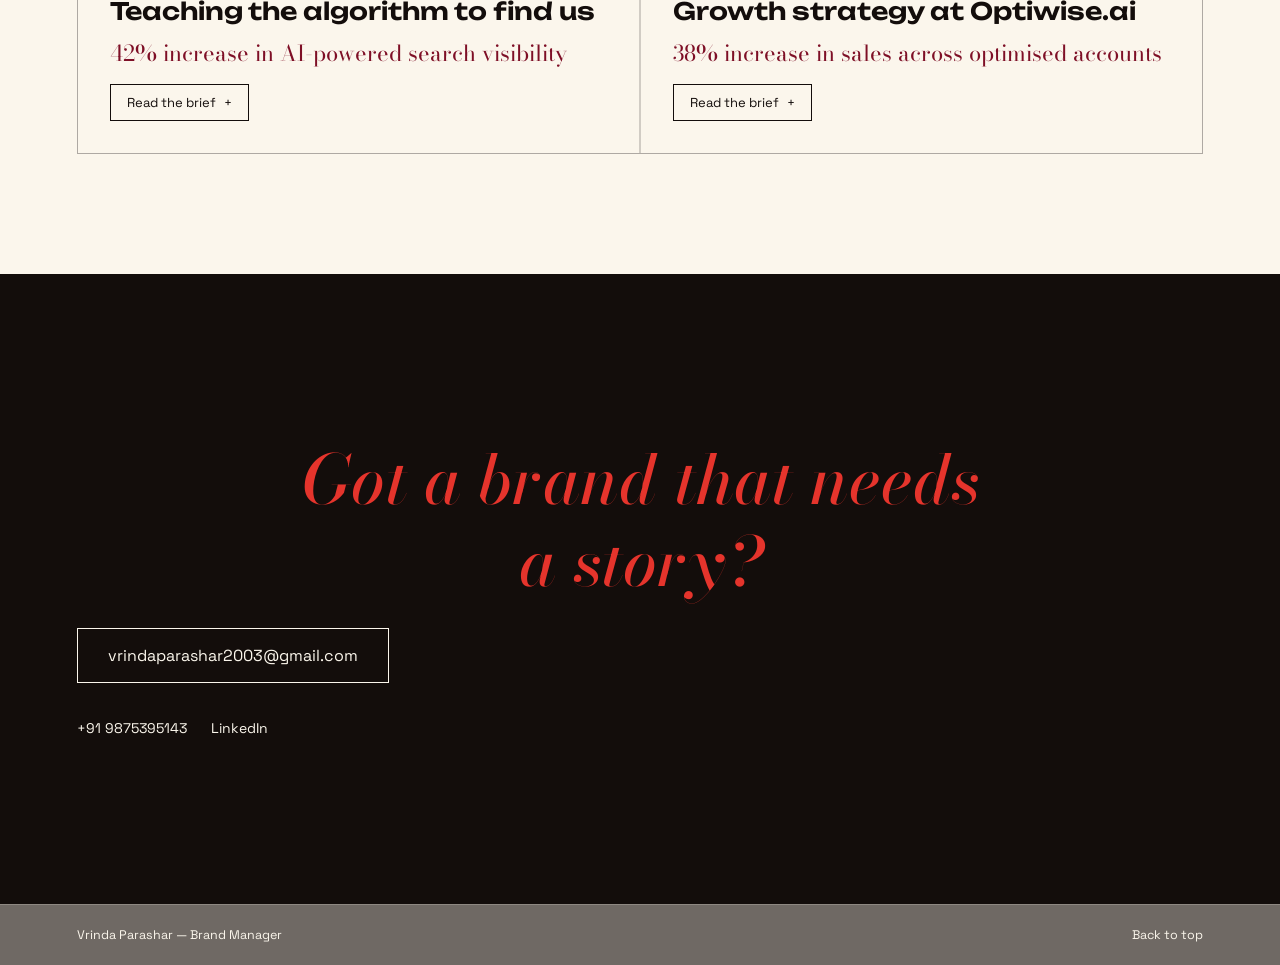
==== commit 314de35d: "Rename vrinda-portfolio (9).html to index.html" ====
--- a/index.html
+++ b/index.html
@@ -1,290 +1,899 @@
 <!DOCTYPE html>
 <html lang="en">
 <head>
-  <meta charset="UTF-8">
-  <meta name="viewport" content="width=device-width, initial-scale=1.0">
-  <meta name="description" content="Vrinda Parashar — Data & Web Analyst specializing in GA4, Power BI, SQL, and e-commerce analytics.">
-  <meta property="og:title" content="Vrinda Parashar · Data Analyst">
-  <meta property="og:description" content="Data & Web Analyst specializing in GA4, Power BI, SQL, and e-commerce analytics.">
-  <meta property="og:type" content="website">
-  <meta property="og:url" content="https://vrindaparashar.com/">
-  <meta property="og:image" content="https://vrindaparashar.com/public/vrinda-parashar.png">
-  <meta name="twitter:card" content="summary_large_image">
-  <meta name="twitter:title" content="Vrinda Parashar · Data Analyst">
-  <meta name="twitter:description" content="Data & Web Analyst specializing in GA4, Power BI, SQL, and e-commerce analytics.">
-  <meta name="twitter:image" content="https://vrindaparashar.com/public/vrinda-parashar.png">
-  <link rel="canonical" href="https://vrindaparashar.com/">
-  <link rel="icon" href="data:image/svg+xml,<svg xmlns='http://www.w3.org/2000/svg' viewBox='0 0 100 100'><text y='.9em' font-size='90'>📊</text></svg>">
-  <title>Vrinda Parashar · Data Analyst</title>
-  <link rel="preconnect" href="https://fonts.googleapis.com">
-  <link rel="preconnect" href="https://fonts.gstatic.com" crossorigin>
-  <link href="https://fonts.googleapis.com/css2?family=Poppins:wght@400;600;700&family=Lora:ital,wght@0,400;0,600;0,700;1,400&family=Space+Mono:wght@400;700&display=swap" rel="stylesheet">
-  <link rel="stylesheet" href="style.css">
+<meta charset="UTF-8">
+<meta name="viewport" content="width=device-width, initial-scale=1.0">
+<title>Vrinda Parashar — Brand Manager</title>
+<link rel="icon" type="image/png" href="https://drive.google.com/thumbnail?id=1KDOiMMfAwkmUtFxAEby_cD4T-T-umsAt&sz=w64">
+<link rel="preconnect" href="https://fonts.googleapis.com">
+<link href="https://fonts.googleapis.com/css2?family=Anton&family=Unbounded:wght@400;500;600;700;800&family=Bodoni+Moda:ital,opsz,wght@0,6..96,500;1,6..96,400;1,6..96,500&family=Space+Grotesk:wght@300;400;500;600;700&family=Caveat:wght@500;600;700&display=swap" rel="stylesheet">
+<style>
+:root{
+  --ink:#130d0b;
+  --paper:#FBF6EC;
+  --paper-dim:#efe6d3;
+  --red:#e5342c;
+  --wine:#7e0f26;
+  --line: rgba(251,246,236,0.22);
+  --line-dark: rgba(19,13,11,0.18);
+}
+*{margin:0;padding:0;box-sizing:border-box;}
+html{scroll-behavior:smooth;}
+body{background:var(--paper);color:var(--ink);font-family:'Space Grotesk',sans-serif;overflow-x:hidden;}
+h1,h2,h3{font-family:'Unbounded',sans-serif;}
+.serif{font-family:'Bodoni Moda',serif;}
+a{color:inherit;text-decoration:none;}
+img{max-width:100%;display:block;}
+::selection{background:var(--red);color:var(--paper);}
+button{font-family:inherit;}
+
+body::before{content:"";position:fixed;inset:0;z-index:999;pointer-events:none;opacity:.045;
+  background-image:url("data:image/svg+xml,%3Csvg xmlns='http://www.w3.org/2000/svg' width='120' height='120'%3E%3Cfilter id='n'%3E%3CfeTurbulence type='fractalNoise' baseFrequency='0.9' numOctaves='2' stitchTiles='stitch'/%3E%3C/filter%3E%3Crect width='100%25' height='100%25' filter='url(%23n)'/%3E%3C/svg%3E");}
+.progress{position:fixed;top:0;left:0;height:4px;background:var(--red);width:0%;z-index:1000;transition:width .1s linear;}
+
+nav{position:fixed;top:0;left:0;right:0;z-index:500;display:flex;align-items:center;justify-content:flex-end;padding:22px 5vw;mix-blend-mode:difference;color:#fff;}
+.logo-badge{position:fixed;top:15px;left:5vw;z-index:600;width:38px;height:38px;border-radius:50%;overflow:hidden;flex-shrink:0;border:1.5px solid var(--paper);box-shadow:0 4px 12px rgba(0,0,0,.4);}
+.logo-badge img{width:100%;height:100%;object-fit:cover;display:block;}
+nav ul{list-style:none;display:flex;gap:34px;}
+nav ul a{font-size:14px;position:relative;padding-bottom:4px;}
+nav ul a::after{content:"";position:absolute;left:0;bottom:0;height:1px;width:0;background:currentColor;transition:width .3s ease;}
+nav ul a:hover::after{width:100%;}
+.nav-links{display:flex;}
+@media(max-width:800px){.nav-links{display:none;}}
+
+.nav-burger{display:none;flex-direction:column;gap:5px;background:none;border:none;cursor:pointer;padding:8px;position:relative;z-index:600;}
+.nav-burger span{width:22px;height:2px;background:currentColor;display:block;}
+@media(max-width:800px){.nav-burger{display:flex;}}
+
+.mobile-menu{position:fixed;inset:0;background:var(--ink);color:var(--paper);z-index:900;display:flex;flex-direction:column;align-items:flex-start;justify-content:center;gap:18px;padding:10vw 8vw;overflow:hidden;transform:translateY(-100%);transition:transform .45s cubic-bezier(.7,0,.3,1);}
+.mobile-menu.open{transform:translateY(0);overflow-y:auto;}
+.mobile-menu a{font-family:'Unbounded',sans-serif;font-size:clamp(28px,9vw,64px);font-weight:600;}
+.mobile-menu .mm-close{position:absolute;top:22px;right:6vw;background:none;border:none;color:var(--paper);font-size:26px;cursor:pointer;line-height:1;}
+.mobile-menu .mm-foot{font-size:13px;opacity:.6;margin-top:10px;}
+
+.wrap{max-width:1360px;margin:0 auto;}
+
+section{padding:120px 6vw;position:relative;}
+.dark{background:var(--ink);color:var(--paper);}
+@media(max-width:640px){section{padding:76px 6vw;}}
+
+/* ---------------- HERO ---------------- */
+.hero{min-height:100vh;background:var(--ink);color:var(--paper);display:flex;flex-direction:column;justify-content:center;padding-top:140px;position:relative;overflow:hidden;}
+.blob{position:absolute;border-radius:50%;filter:blur(80px);opacity:.55;z-index:0;animation:drift 20s ease-in-out infinite;}
+.blob.b1{width:420px;height:420px;background:var(--wine);top:-140px;right:-100px;}
+.blob.b2{width:320px;height:320px;background:var(--red);top:55%;left:-160px;opacity:.3;animation-delay:-7s;}
+@keyframes drift{0%,100%{transform:translate(0,0) scale(1);}50%{transform:translate(40px,-30px) scale(1.15);}}
+
+.hero-title{position:relative;z-index:2;font-family:'Unbounded',sans-serif;font-weight:800;font-size:clamp(38px,8.4vw,108px);line-height:1.02;margin:26px 0 18px;}
+.hero-title .row{overflow:hidden;padding-bottom:.08em;}
+.hero-title span{
+  display:block;transform:translateY(110%);
+  background:linear-gradient(100deg, var(--paper) 25%, var(--red) 50%, var(--paper) 75%);
+  background-size:250% 100%;
+  -webkit-background-clip:text;background-clip:text;color:transparent;
+  animation:riseUp .9s cubic-bezier(.22,1,.36,1) forwards, shine 6s linear infinite 1.1s;
+}
+.hero-title .row:nth-child(2) span{animation-delay:.18s, 1.3s;}
+@keyframes riseUp{to{transform:translateY(0);}}
+@keyframes shine{0%{background-position:200% 0;}100%{background-position:-50% 0;}}
+
+.hero-sub{position:relative;z-index:2;font-family:'Bodoni Moda',serif;font-style:italic;font-weight:400;font-size:clamp(17px,2.2vw,26px);max-width:640px;color:var(--red);opacity:0;animation:fadeIn 1s ease forwards;animation-delay:1s;}
+@keyframes fadeIn{to{opacity:1;}}
+
+.hero-photo-zone{position:absolute;right:5vw;bottom:40px;z-index:2;width:min(280px,30vw);}
+@media(max-width:820px){.hero-photo-zone{position:relative;right:auto;bottom:auto;width:220px;margin:50px auto 0;}}
+.photo-annotated{position:relative;}
+.photo-annotated .photo-slot{aspect-ratio:3/4;border-color:var(--line);}
+.annot{position:absolute;display:flex;align-items:center;gap:8px;font-family:'Caveat',cursive;font-weight:600;font-size:19px;color:var(--red);white-space:nowrap;animation:annotBob 3.2s ease-in-out infinite;}
+.annot svg{width:46px;height:46px;flex-shrink:0;}
+.annot.a1{top:-46px;left:-118px;animation-delay:0s;}
+.annot.a2{bottom:36px;right:-140px;flex-direction:row-reverse;animation-delay:.5s;}
+.annot.a3{top:60%;left:-150px;animation-delay:1s;}
+.annot.a4{top:-40px;right:-108px;flex-direction:row-reverse;animation-delay:1.5s;}
+@media(max-width:900px){.annot{display:none;}}
+@keyframes annotBob{0%,100%{transform:translateY(0);}50%{transform:translateY(-8px);}}
+
+/* photo slot */
+.photo-slot{border:2px dashed var(--line-dark);display:flex;flex-direction:column;align-items:center;justify-content:center;gap:6px;text-align:center;padding:18px;background:repeating-linear-gradient(135deg, rgba(19,13,11,0.035) 0 10px, transparent 10px 20px);transition:border-color .3s ease;}
+.photo-slot:hover{border-color:var(--red);}
+.photo-slot .plus{font-family:'Bodoni Moda',serif;font-size:26px;}
+.photo-slot .hint{font-size:12px;opacity:.6;max-width:80%;font-style:italic;font-family:'Bodoni Moda',serif;}
+.dark .photo-slot{border-color:var(--line);background:repeating-linear-gradient(135deg, rgba(251,246,236,0.05) 0 10px, transparent 10px 20px);}
+.dark .photo-slot:hover{border-color:var(--red);}
+.photo-slot.filled{border:none;background:none;padding:0;overflow:hidden;}
+.photo-slot.filled img{width:100%;height:100%;object-fit:cover;display:block;}
+
+/* ---------------- MARQUEE ---------------- */
+.marquee-strip{background:var(--wine);color:var(--paper);padding:18px 0;overflow:hidden;white-space:nowrap;border-top:1px solid var(--ink);border-bottom:1px solid var(--ink);}
+.marquee-track{display:inline-flex;animation:scrollLeft 22s linear infinite;}
+.marquee-strip:hover .marquee-track{animation-play-state:paused;}
+.marquee-track span{font-family:'Bodoni Moda',serif;font-style:italic;font-size:clamp(20px,3.4vw,34px);padding:0 28px;display:flex;align-items:center;gap:28px;}
+.marquee-track span::after{content:"✦";font-style:normal;color:var(--paper);}
+@keyframes scrollLeft{from{transform:translateX(0);}to{transform:translateX(-50%);}}
+
+/* ---------------- ABOUT ---------------- */
+.about{display:grid;grid-template-columns:.85fr 1.15fr;gap:90px;align-items:center;}
+@media(max-width:900px){.about{grid-template-columns:1fr;gap:56px;}}
+.about-photo-wrap{position:relative;width:100%;max-width:380px;margin:0 auto;}
+.about-photo-wrap .photo-slot{aspect-ratio:4/5;}
+.fact{position:absolute;background:var(--paper);border:1.5px solid var(--ink);padding:10px 14px;font-size:12.5px;max-width:155px;line-height:1.35;box-shadow:5px 5px 0 var(--red);animation:bob 4.5s ease-in-out infinite;z-index:4;}
+@keyframes bob{0%,100%{transform:translateY(0) rotate(var(--rot,0deg));}50%{transform:translateY(-8px) rotate(var(--rot,0deg));}}
+.fact-1{--rot:-4deg;top:-8%;left:-26%;animation-delay:0s;}
+.fact-2{--rot:3deg;top:6%;right:-28%;animation-delay:.6s;}
+.fact-3{--rot:-3deg;bottom:8%;left:-30%;animation-delay:1.2s;}
+.fact-4{--rot:4deg;bottom:-10%;right:-26%;animation-delay:1.8s;}
+.fact svg{position:absolute;width:34px;height:34px;stroke:var(--red);}
+.fact-1 svg{right:-30px;bottom:-6px;transform:scaleX(-1) rotate(10deg);}
+.fact-2 svg{left:-30px;bottom:-2px;transform:rotate(-10deg);}
+.fact-3 svg{right:-30px;top:-6px;transform:scaleX(-1) rotate(-100deg);}
+.fact-4 svg{left:-30px;top:-6px;transform:rotate(100deg);}
+@media(max-width:1100px){
+  .fact{position:static;box-shadow:none;border:none;border-left:3px solid var(--red);margin-bottom:10px;max-width:100%;animation:none;padding:8px 0 8px 14px;}
+  .fact svg{display:none;}
+  .about-photo-wrap{margin-bottom:20px;}
+}
+.about h2{font-size:clamp(28px,3.6vw,44px);font-weight:600;margin-bottom:26px;line-height:1.15;}
+.about p{font-size:17px;line-height:1.75;max-width:60ch;margin-bottom:20px;opacity:.85;}
+.pull-quote{font-family:'Bodoni Moda',serif;font-style:italic;font-weight:500;font-size:clamp(22px,2.6vw,30px);border-left:3px solid var(--red);padding-left:24px;margin:30px 0;color:var(--wine);}
+
+/* ---------------- STATS ---------------- */
+.stats{display:grid;grid-template-columns:repeat(4,1fr);gap:2px;background:var(--line-dark);}
+@media(max-width:750px){.stats{grid-template-columns:repeat(2,1fr);}}
+.stat{background:var(--ink);padding:44px 26px;text-align:left;}
+.stat .num{font-family:'Anton',sans-serif;font-size:clamp(38px,5vw,60px);color:var(--red);}
+.stat .lbl{font-size:13.5px;opacity:.8;margin-top:8px;max-width:20ch;color:var(--paper);}
+
+/* ---------------- WORK ---------------- */
+.section-head{display:flex;justify-content:space-between;align-items:flex-end;margin-bottom:56px;gap:20px;flex-wrap:wrap;}
+.section-head h2{font-size:clamp(28px,4vw,48px);font-weight:600;line-height:1.1;}
+.section-head p{max-width:34ch;font-size:14.5px;line-height:1.6;opacity:.75;}
+.card-grid{display:grid;grid-template-columns:repeat(2,1fr);gap:2px;background:var(--line-dark);border:1px solid var(--line-dark);}
+@media(max-width:850px){.card-grid{grid-template-columns:1fr;}}
+.card{background:var(--paper);padding:32px;position:relative;}
+.card .tag{font-size:12.5px;color:var(--red);font-family:'Bodoni Moda',serif;font-style:italic;}
+.card .photo-slot{aspect-ratio:16/9;margin:16px 0;transition:transform .15s ease;transform-style:preserve-3d;}
+.card h3{font-size:clamp(19px,2.1vw,24px);font-weight:600;margin-bottom:10px;line-height:1.2;}
+.card .metric{font-family:'Bodoni Moda',serif;font-size:22px;color:var(--wine);margin-bottom:14px;}
+.card .toggle{border:1px solid var(--ink);background:none;color:var(--ink);padding:9px 16px;font-size:13px;cursor:pointer;display:flex;align-items:center;gap:8px;position:relative;overflow:hidden;z-index:1;transition:color .3s ease;}
+.card .toggle::before{content:"";position:absolute;inset:0;background:var(--red);transform:translateX(-101%);transition:transform .3s ease;z-index:-1;}
+.card .toggle:hover{color:var(--paper);}
+.card .toggle:hover::before{transform:translateX(0);}
+.card .toggle .plus-i{transition:transform .3s ease;}
+.card[data-open="true"] .toggle .plus-i{transform:rotate(45deg);}
+.card .detail{max-height:0;overflow:hidden;transition:max-height .45s ease;font-size:15px;line-height:1.7;opacity:.85;}
+.card[data-open="true"] .detail{max-height:260px;margin-top:16px;}
+
+/* ---------------- IMPACT / BALLS-INTO-BASKET + LINE CHART ---------------- */
+.impact-note{font-size:14.5px;line-height:1.7;opacity:.8;max-width:70ch;margin-bottom:44px;}
+
+.loop-diagram{display:flex;align-items:stretch;gap:0;margin-bottom:64px;flex-wrap:wrap;border:1px solid var(--line);}
+.loop-step{flex:1;min-width:190px;padding:26px 22px;position:relative;border-right:1px solid var(--line);}
+.loop-step:last-child{border-right:none;}
+.loop-step.highlight{background:var(--red);}
+.loop-num{font-family:'Anton',sans-serif;font-size:26px;color:var(--red);margin-bottom:12px;}
+.loop-step.highlight .loop-num{color:var(--ink);}
+.loop-step h4{font-size:15.5px;font-weight:600;margin-bottom:8px;line-height:1.3;}
+.loop-step p{font-size:13px;line-height:1.55;opacity:.78;}
+.loop-step.highlight h4,.loop-step.highlight p{color:var(--ink);opacity:1;}
+@media(max-width:820px){
+  .loop-diagram{flex-direction:column;border:none;gap:2px;}
+  .loop-step{border-right:none;border:1px solid var(--line);}
+}
+
+/* ---------------- SALES TREE (tap to reveal) ---------------- */
+.sales-tree{margin-bottom:64px;display:flex;flex-direction:column;align-items:center;}
+.tree-trigger{position:relative;display:flex;align-items:center;gap:20px;width:100%;max-width:560px;text-align:left;border:none;border-radius:14px;background:var(--paper);color:var(--ink);padding:30px 34px;cursor:pointer;box-shadow:0 22px 48px rgba(0,0,0,.4);transition:transform .3s ease,box-shadow .3s ease;}
+.tree-trigger:hover{transform:translateY(-5px);box-shadow:0 28px 58px rgba(0,0,0,.5);}
+.tree-trigger:active{transform:translateY(-2px);}
+.tree-trigger-text{flex:1;}
+.tree-trigger-title{display:block;font-family:'Unbounded',sans-serif;font-weight:700;font-size:clamp(18px,2.4vw,25px);line-height:1.25;margin-bottom:6px;}
+.tree-trigger-sub{display:block;font-size:12.5px;opacity:.6;}
+.tree-trigger-plus{display:flex;align-items:center;justify-content:center;width:56px;height:56px;border-radius:50%;background:var(--red);color:var(--paper);font-family:'Unbounded',sans-serif;font-weight:700;font-size:13px;text-transform:uppercase;letter-spacing:.03em;flex-shrink:0;transition:background .3s ease,transform .3s ease;}
+.tree-trigger:hover .tree-trigger-plus{transform:scale(1.08);}
+.sales-tree[data-open="true"] .tree-trigger-plus{background:var(--ink);color:var(--paper);}
+.tree-wrap{width:100%;max-height:0;overflow:hidden;transition:max-height .7s ease;}
+.sales-tree[data-open="true"] .tree-wrap{max-height:1100px;}
+.tree-inner{padding-top:44px;padding-bottom:8px;}
+.tree-root{width:fit-content;margin:0 auto 36px;padding:12px 24px;border-radius:999px;font-family:'Unbounded',sans-serif;font-weight:600;font-size:13px;letter-spacing:.02em;text-align:center;background:none;border:1px solid var(--red);color:var(--red);text-transform:uppercase;}
+.tree-grid{display:grid;grid-template-columns:repeat(auto-fit,minmax(160px,1fr));gap:14px;}
+.tree-card{border:1px solid var(--line);padding:22px 18px;text-align:center;background:rgba(251,246,236,0.03);border-radius:6px;transition:transform .25s ease,border-color .25s ease,background .25s ease;}
+.tree-card:hover{transform:translateY(-5px);border-color:var(--red);background:rgba(229,52,44,0.1);}
+.tree-card .tree-card-emoji{font-size:24px;margin-bottom:10px;}
+.tree-card .tree-card-num{font-family:'Anton',sans-serif;color:var(--red);font-size:12px;letter-spacing:.05em;margin-bottom:12px;opacity:.85;}
+.tree-card .tree-card-lbl{font-size:13px;line-height:1.45;}
+
+.growth-chart{width:100%;}
+.growth-svg-wrap{position:relative;height:260px;border-bottom:2px solid var(--line);}
+.growth-svg-wrap svg{width:100%;height:100%;display:block;overflow:visible;}
+.growth-area{opacity:0;transition:opacity 1s ease .3s;}
+.growth-line{fill:none;stroke:var(--red);stroke-width:3.5;stroke-linecap:round;stroke-linejoin:round;}
+.growth-dot{fill:var(--ink);stroke:var(--red);stroke-width:3;opacity:0;transform-origin:center;transition:opacity .4s ease, transform .4s ease;transform:scale(.4);}
+.growth-chart.in-view .growth-area{opacity:1;}
+.growth-chart.in-view .growth-dot{opacity:1;transform:scale(1);}
+.growth-cols{display:flex;gap:12px;padding-top:16px;}
+.growth-col{flex:1;text-align:center;}
+.growth-val{display:block;font-family:'Anton',sans-serif;font-size:19px;color:var(--paper);}
+.growth-lbl{margin-top:6px;font-size:12px;line-height:1.4;opacity:.75;max-width:15ch;margin-left:auto;margin-right:auto;}
+@media(max-width:640px){
+  .growth-svg-wrap{height:190px;}
+  .growth-cols{gap:6px;}
+  .growth-val{font-size:13.5px;}
+  .growth-lbl{font-size:10px;max-width:11ch;}
+}
+
+/* ---------------- SKILLS — ACCORDION LIST ---------------- */
+.skills-accordion{border-top:1px solid var(--line-dark);}
+.skill-row{border-bottom:1px solid var(--line-dark);}
+.skill-row-head{width:100%;display:flex;align-items:center;gap:22px;padding:26px 6px;background:none;border:none;cursor:pointer;text-align:left;}
+.skill-row-index{font-family:'Anton',sans-serif;color:var(--red);font-size:14px;opacity:.55;flex-shrink:0;}
+.skill-row-head h4{font-family:'Bodoni Moda',serif;font-style:italic;font-size:19px;flex:1;}
+.skill-row-plus{font-family:'Bodoni Moda',serif;font-size:24px;line-height:1;color:var(--ink);opacity:.85;font-weight:600;transition:transform .3s ease,opacity .3s ease,color .3s ease;flex-shrink:0;}
+.skill-row-head:hover .skill-row-plus{color:var(--red);opacity:1;}
+.skill-row[data-open="true"] .skill-row-plus{transform:rotate(45deg);}
+.skill-row-body{max-height:0;overflow:hidden;transition:max-height .5s ease;padding:0 6px;}
+.skill-row[data-open="true"] .skill-row-body{max-height:300px;padding-bottom:26px;}
+.pills{display:flex;flex-wrap:wrap;gap:10px;}
+.pill{border:1px solid var(--line-dark);padding:9px 16px;font-size:13.5px;transition:transform .25s ease, background .25s ease, color .25s ease;}
+.pill:hover{background:var(--red);color:var(--paper);border-color:var(--red);transform:translateY(-4px) rotate(-2deg);}
+
+/* ---------------- JOURNEY — STACKED CARDS ---------------- */
+.journey-intro{position:relative;background:var(--ink);color:var(--paper);overflow:hidden;}
+.journey-intro::before{content:"";position:absolute;inset:0;background-image:url("https://drive.google.com/thumbnail?id=1dHhkh0X_KCIOLWjwviI1tsQ3qGSIIeSc&sz=w1600");background-size:cover;background-position:center 20%;opacity:.32;z-index:0;}
+.journey-intro::after{content:"";position:absolute;inset:0;background:linear-gradient(180deg, rgba(19,13,11,.88) 0%, rgba(19,13,11,.6) 45%, rgba(19,13,11,.92) 100%);z-index:0;}
+.journey-intro > .wrap,.journey-intro > .journey-stack-wrap{position:relative;z-index:1;}
+.journey-stack-wrap{max-width:520px;margin:0 auto;display:flex;flex-direction:column;align-items:center;gap:26px;padding-top:12px;}
+.journey-stack{position:relative;width:100%;min-height:380px;}
+@media(max-width:640px){.journey-stack{min-height:430px;}}
+
+.stack-card{position:absolute;inset:0;background:var(--paper);color:var(--ink);border-radius:20px;padding:36px 32px;box-shadow:0 22px 50px rgba(0,0,0,.4);cursor:pointer;display:flex;flex-direction:column;transition:transform .55s cubic-bezier(.16,1,.3,1),opacity .5s ease;}
+.stack-card.pos-0{transform:translate(0,0) scale(1) rotate(0deg);z-index:5;opacity:1;pointer-events:auto;}
+.stack-card.pos-1{transform:translate(0,16px) scale(.94) rotate(-2deg);z-index:4;opacity:.85;pointer-events:none;}
+.stack-card.pos-2{transform:translate(0,30px) scale(.88) rotate(2deg);z-index:3;opacity:.5;pointer-events:none;}
+.stack-card.pos-hidden{transform:translate(0,40px) scale(.8);z-index:1;opacity:0;pointer-events:none;}
+
+.stack-top{display:flex;align-items:center;justify-content:space-between;margin-bottom:14px;}
+.stack-dot-emoji{width:40px;height:40px;border-radius:50%;background:var(--ink);color:var(--paper);display:flex;align-items:center;justify-content:center;font-size:18px;flex-shrink:0;}
+.stack-index{font-size:12px;opacity:.55;font-family:'Bodoni Moda',serif;font-style:italic;}
+.stack-card .t-tag{display:inline-block;font-size:11px;padding:4px 11px;border-radius:999px;margin-bottom:12px;background:rgba(19,13,11,0.06);border:1px solid rgba(19,13,11,0.18);color:var(--ink);align-self:flex-start;}
+.stack-card.current .t-tag{background:var(--red);border-color:var(--red);color:var(--paper);font-weight:600;}
+.stack-card .t-date{font-size:12px;opacity:.65;margin-bottom:6px;}
+.stack-card h3{font-family:'Unbounded',sans-serif;font-size:20px;font-weight:600;line-height:1.3;margin-bottom:6px;}
+.stack-card .t-co{font-family:'Bodoni Moda',serif;font-style:italic;color:var(--wine);font-size:14px;margin-bottom:14px;}
+.stack-card ul{padding-left:18px;font-size:13.5px;line-height:1.65;opacity:.88;}
+.stack-card li{margin-bottom:5px;}
+.stack-tap-hint{margin-top:auto;padding-top:14px;font-size:16px;font-weight:700;opacity:.85;color:var(--ink);font-style:normal;font-family:'Unbounded',sans-serif;text-align:center;}
+
+.stack-controls{display:flex;align-items:center;gap:18px;}
+.stack-controls button{width:40px;height:40px;border-radius:50%;border:1px solid rgba(251,246,236,0.3);background:none;color:var(--paper);font-size:16px;cursor:pointer;transition:border-color .25s ease,color .25s ease;flex-shrink:0;}
+.stack-controls button:hover{border-color:var(--red);color:var(--red);}
+
+.t-end{margin-top:6px;font-family:'Bodoni Moda',serif;font-style:italic;color:var(--red);font-size:15px;text-align:center;}
+.stack-card.stack-end{align-items:center;justify-content:center;text-align:center;}
+.stack-card.stack-end h3{font-size:clamp(28px,4.4vw,40px);}
+
+/* colourful shades of red for the journey cards */
+.stack-card.shade-1{background:#f7d8d2;}
+.stack-card.shade-2{background:#efaea4;}
+.stack-card.shade-3{background:#dd6a5c;color:var(--paper);}
+.stack-card.shade-4{background:var(--wine);color:var(--paper);}
+.stack-card.shade-5{background:#c81f2a;color:var(--paper);}
+.stack-card.shade-6{background:#4a0c1c;color:var(--paper);}
+.stack-card.shade-3 .t-co,.stack-card.shade-4 .t-co,.stack-card.shade-5 .t-co,.stack-card.shade-6 .t-co{color:var(--paper);opacity:.8;}
+.stack-card.shade-3 .t-date,.stack-card.shade-4 .t-date,.stack-card.shade-5 .t-date,.stack-card.shade-6 .t-date{opacity:.7;}
+.stack-card.shade-3 ul,.stack-card.shade-4 ul,.stack-card.shade-5 ul{opacity:.92;}
+.stack-card.shade-3 .stack-dot-emoji,.stack-card.shade-4 .stack-dot-emoji,.stack-card.shade-5 .stack-dot-emoji,.stack-card.shade-6 .stack-dot-emoji{background:var(--paper);color:var(--ink);}
+.stack-card.shade-3 .stack-index,.stack-card.shade-4 .stack-index,.stack-card.shade-5 .stack-index,.stack-card.shade-6 .stack-index{color:var(--paper);opacity:.6;}
+.stack-card.shade-3 .stack-tap-hint,.stack-card.shade-4 .stack-tap-hint,.stack-card.shade-5 .stack-tap-hint,.stack-card.shade-6 .stack-tap-hint{color:var(--paper);opacity:.9;}
+
+/* ---------------- CONTACT ---------------- */
+.contact{background:var(--ink);color:var(--paper);text-align:left;display:flex;flex-direction:column;align-items:flex-start;gap:26px;min-height:70vh;justify-content:center;}
+.contact h2{font-family:'Anton',sans-serif;text-transform:uppercase;font-size:clamp(46px,9vw,120px);line-height:.9;}
+.mag-btn{display:inline-block;border:1px solid var(--paper);padding:16px 30px;font-size:16px;position:relative;transition:background .3s ease, color .3s ease;}
+.mag-btn:hover{background:var(--red);color:var(--paper);border-color:var(--red);}
+.socials{display:flex;gap:24px;font-size:14px;flex-wrap:wrap;margin-top:10px;}
+.socials a{border-bottom:1px solid transparent;}
+.socials a:hover{border-color:var(--red);color:var(--red);}
+.contact-lead{font-family:'Bodoni Moda',serif;font-style:italic;font-weight:500;font-size:clamp(36px,6.5vw,68px);color:var(--red);opacity:1;line-height:1.2;max-width:16ch;text-align:center;align-self:stretch;margin:0 auto;}
+
+.about,.stats,#work .section-head,#work .card-grid,#skills .section-head,#skills .skills-accordion,.contact{max-width:1360px;margin-left:auto;margin-right:auto;}
+
+footer{background:var(--ink);color:var(--paper);padding:22px 6vw;display:flex;justify-content:space-between;font-size:12.5px;opacity:.6;border-top:1px solid var(--line);flex-wrap:wrap;gap:8px;}
+@media(prefers-reduced-motion: reduce){*{animation:none !important;transition:none !important;}}
+</style>
 </head>
 <body>
 
+<div class="progress"></div>
+
+<div class="logo-badge"><img src="https://drive.google.com/thumbnail?id=1KDOiMMfAwkmUtFxAEby_cD4T-T-umsAt&sz=w200" alt="Vrinda Parashar"></div>
+
 <nav>
-  <a href="index.html" class="nav-mark">Vrinda Parashar</a>
   <ul class="nav-links">
+    <li><a href="#work">Work</a></li>
     <li><a href="#about">About</a></li>
-    <li><a href="#experience">Experience</a></li>
-    <li><a href="#skills">Skills</a></li>
-    <li><a href="#projects">Projects</a></li>
+    <li><a href="#impact">Impact</a></li>
+    <li><a href="#journey">Journey</a></li>
     <li><a href="#contact">Contact</a></li>
   </ul>
+  <button class="nav-burger" aria-label="Open menu"><span></span><span></span><span></span></button>
 </nav>
 
-<main>
-
-  <!-- HERO -->
-  <section class="hero">
-    <div class="hero-content">
-      <div>
-        <div class="hero-eyebrow"><span class="eyebrow-line"></span>Turning messy data into revenue decisions</div>
-        <h1 class="hero-name">Vrinda<br>Parashar</h1>
-        <div class="hero-band">Data Analyst · E-commerce Growth</div>
-        <p class="hero-desc">Most analysts show you <strong>what</strong> happened. I find <strong>why</strong> — and what to do about it. At RedTape, that meant spotting a 36% checkout leak, cutting RTO by 15%, and building the dashboards that turned 2M+ monthly sessions into strategy.</p>
-        <div class="hero-ctas">
-          <a href="mailto:vrindaparashar2003@gmail.com" class="btn-primary">Let's Connect</a>
-          <a href="https://linkedin.com/in/vrinda-parashar2024" target="_blank" rel="noopener noreferrer" class="btn-ghost">LinkedIn →</a>
+<div class="mobile-menu">
+  <button class="mm-close" aria-label="Close menu">✕</button>
+  <a href="#work">Work</a>
+  <a href="#about">About</a>
+  <a href="#impact">Impact</a>
+  <a href="#journey">Journey</a>
+  <a href="#contact">Contact</a>
+  <div class="mm-foot">Brand Manager — brand + data</div>
+</div>
+
+<!-- HERO -->
+<section class="hero" id="top">
+  <div class="blob b1"></div>
+  <div class="blob b2"></div>
+
+  <h1 class="hero-title">
+    <span class="row"><span>VRINDA</span></span>
+    <span class="row"><span>PARASHAR</span></span>
+  </h1>
+  <p class="hero-sub">A Brand Manager who happens to be unusually strong with data.</p>
+
+  <div class="hero-photo-zone">
+    <div class="photo-annotated">
+      <div class="photo-slot filled">
+        <img src="https://drive.google.com/thumbnail?id=1KDOiMMfAwkmUtFxAEby_cD4T-T-umsAt&sz=w1000" alt="Vrinda Parashar portrait">
+      </div>
+      <div class="annot a1">
+        <svg viewBox="0 0 60 60"><path d="M6 50 C 20 20, 35 12, 54 10" stroke="currentColor" stroke-width="2.5" fill="none" stroke-linecap="round"/><path d="M46 6 L54 10 L48 17" stroke="currentColor" stroke-width="2.5" fill="none" stroke-linecap="round" stroke-linejoin="round"/></svg>
+        <span>Delhi-based</span>
+      </div>
+      <div class="annot a2">
+        <svg viewBox="0 0 60 60"><path d="M54 50 C 40 20, 25 12, 6 10" stroke="currentColor" stroke-width="2.5" fill="none" stroke-linecap="round"/><path d="M14 6 L6 10 L12 17" stroke="currentColor" stroke-width="2.5" fill="none" stroke-linecap="round" stroke-linejoin="round"/></svg>
+        <span>2+ yrs scaling brands</span>
+      </div>
+      <div class="annot a3">
+        <svg viewBox="0 0 60 60"><path d="M8 8 C 25 20, 30 35, 20 54" stroke="currentColor" stroke-width="2.5" fill="none" stroke-linecap="round"/><path d="M28 48 L20 54 L16 46" stroke="currentColor" stroke-width="2.5" fill="none" stroke-linecap="round" stroke-linejoin="round"/></svg>
+        <span>Data-obsessed creative</span>
+      </div>
+      <div class="annot a4">
+        <svg viewBox="0 0 60 60"><path d="M52 8 C 35 20, 30 35, 40 54" stroke="currentColor" stroke-width="2.5" fill="none" stroke-linecap="round"/><path d="M32 48 L40 54 L44 46" stroke="currentColor" stroke-width="2.5" fill="none" stroke-linecap="round" stroke-linejoin="round"/></svg>
+        <span>B.Sc. Computer Science</span>
+      </div>
+    </div>
+  </div>
+</section>
+
+<div class="marquee-strip">
+  <div class="marquee-track">
+    <span>Footwear</span><span>Skincare</span><span>Clothing</span><span>Accessories</span><span>D2C</span><span>Retail</span><span>Data-led</span>
+    <span>Footwear</span><span>Skincare</span><span>Clothing</span><span>Accessories</span><span>D2C</span><span>Retail</span><span>Data-led</span>
+  </div>
+</div>
+
+<!-- ABOUT -->
+<section class="about" id="about">
+  <div class="about-photo-wrap">
+    <div class="photo-slot filled">
+      <img src="https://drive.google.com/thumbnail?id=1x5VJINy3TwhHmS2c2qn_xeU2PGJAr3V5&sz=w1000" alt="Vrinda Parashar candid work shot">
+    </div>
+    <div class="fact fact-1">2+ yrs scaling D2C &amp; retail brands
+      <svg viewBox="0 0 40 40"><path d="M2,2 C 20,2 20,30 36,30" stroke-width="2" marker-end="url(#arrow)"/><defs><marker id="arrow" markerWidth="6" markerHeight="6" refX="3" refY="3" orient="auto"><path d="M0,0 L6,3 L0,6 z" fill="var(--red)"/></marker></defs></svg>
+    </div>
+    <div class="fact fact-2">CS grad who treats data like a creative brief
+      <svg viewBox="0 0 40 40"><path d="M2,2 C 20,2 20,30 36,30" stroke-width="2" marker-end="url(#arrow2)"/><defs><marker id="arrow2" markerWidth="6" markerHeight="6" refX="3" refY="3" orient="auto"><path d="M0,0 L6,3 L0,6 z" fill="var(--red)"/></marker></defs></svg>
+    </div>
+    <div class="fact fact-3">Grew Instagram from 65K → 130K followers
+      <svg viewBox="0 0 40 40"><path d="M2,2 C 20,2 20,30 36,30" stroke-width="2" marker-end="url(#arrow3)"/><defs><marker id="arrow3" markerWidth="6" markerHeight="6" refX="3" refY="3" orient="auto"><path d="M0,0 L6,3 L0,6 z" fill="var(--red)"/></marker></defs></svg>
+    </div>
+    <div class="fact fact-4">Managed ₹10–25L monthly budgets
+      <svg viewBox="0 0 40 40"><path d="M2,2 C 20,2 20,30 36,30" stroke-width="2" marker-end="url(#arrow4)"/><defs><marker id="arrow4" markerWidth="6" markerHeight="6" refX="3" refY="3" orient="auto"><path d="M0,0 L6,3 L0,6 z" fill="var(--red)"/></marker></defs></svg>
+    </div>
+  </div>
+  <div>
+    <h2>Two years of turning creative concepts into campaigns customers actually show up for.</h2>
+    <p>I build and scale D2C and retail brands end-to-end — from the first creative concept to the content calendar to the campaign that goes live — across footwear, skincare, clothing and accessories, in India, the UK and on LinkedIn.</p>
+    <p>I own brand positioning and creative direction across digital and ATL/OOH, and I pair that creative ownership with a Computer Science foundation that keeps every call backed by consumer-behaviour data.</p>
+  </div>
+</section>
+
+<!-- STATS -->
+<div class="stats">
+  <div class="stat"><div class="num"><span class="count" data-target="130">0</span>K</div><div class="lbl">Instagram followers grown from a 65K base</div></div>
+  <div class="stat"><div class="num">₹<span class="count" data-target="25">0</span>L</div><div class="lbl">Monthly marketing budget managed at peak</div></div>
+  <div class="stat"><div class="num"><span class="count" data-target="15">0</span>+</div><div class="lbl">Person cross-functional team led</div></div>
+  <div class="stat"><div class="num"><span class="count" data-target="35">0</span>K+</div><div class="lbl">SKUs across 5+ Shopify storefronts</div></div>
+</div>
+
+<!-- IMPACT / LOOP DIAGRAM + BAR CHART -->
+<section class="dark" id="impact">
+  <div class="wrap">
+  <div class="section-head">
+    <h2>Where creative meets data</h2>
+  </div>
+
+  <div class="sales-tree" id="salesTree" data-open="false">
+    <button class="tree-trigger" id="treeTrigger">
+      <span class="tree-trigger-text">
+        <span class="tree-trigger-title">How I Increase Sales</span>
+        <span class="tree-trigger-sub">9 factors behind every campaign</span>
+      </span>
+      <span class="tree-trigger-plus">Tap</span>
+    </button>
+    <div class="tree-wrap">
+      <div class="tree-inner">
+        <div class="tree-root">🎯 How I Increase Sales</div>
+        <div class="tree-grid" id="treeGrid"></div>
+      </div>
+    </div>
+  </div>
+
+  <div class="loop-diagram">
+    <div class="loop-step">
+      <div class="loop-num">01</div>
+      <h4>Start with a creative idea</h4>
+      <p>A campaign concept, a content calendar, a catalog rebuild — the brief brand and creative agree on.</p>
+    </div>
+    <div class="loop-step">
+      <div class="loop-num">02</div>
+      <h4>Pressure-test it with research</h4>
+      <p>Funnel, trend and payment-preference data show where that idea will actually land with buyers.</p>
+    </div>
+    <div class="loop-step">
+      <div class="loop-num">03</div>
+      <h4>Tune it with behaviour data</h4>
+      <p>GA4, SQL and Power BI dashboards show what real customers do next, so the idea gets adjusted before it scales.</p>
+    </div>
+    <div class="loop-step highlight">
+      <div class="loop-num">04</div>
+      <h4>Ship it, then measure the lift</h4>
+      <p>The loop repeats until the numbers move. Here's how much, campaign by campaign →</p>
+    </div>
+  </div>
+
+  <div class="growth-chart" id="growthChart">
+    <div class="growth-svg-wrap">
+      <svg viewBox="0 0 1000 260" preserveAspectRatio="none" id="growthSvg">
+        <defs>
+          <linearGradient id="growthFill" x1="0" y1="0" x2="0" y2="1">
+            <stop offset="0%" stop-color="var(--red)" stop-opacity="0.4"/>
+            <stop offset="100%" stop-color="var(--red)" stop-opacity="0"/>
+          </linearGradient>
+        </defs>
+        <path class="growth-area" id="growthArea" fill="url(#growthFill)"></path>
+        <path class="growth-line" id="growthLine"></path>
+      </svg>
+    </div>
+    <div class="growth-cols" id="growthCols"></div>
+  </div>
+  </div>
+</section>
+
+<!-- SKILLS -->
+<section id="skills">
+  <div class="section-head">
+    <h2>What I bring to the table</h2>
+    <p>Creative direction on one side, data and performance on the other — held together by one brand voice.</p>
+  </div>
+  <div class="skills-accordion">
+    <div class="skill-row" data-open="false">
+      <button class="skill-row-head"><span class="skill-row-index">01</span><h4>🎨 Brand &amp; creative</h4><span class="skill-row-plus">+</span></button>
+      <div class="skill-row-body">
+        <div class="pills">
+          <div class="pill">Brand positioning</div><div class="pill">Creative concept ideation</div><div class="pill">Tone of voice</div><div class="pill">Visual identity</div><div class="pill">Trend-led direction</div><div class="pill">Creative briefing</div>
         </div>
       </div>
-      <div class="hero-metrics">
-        <div class="metric-item">
-          <span class="metric-val">2M+</span>
-          <span class="metric-lbl">Monthly Sessions</span>
+    </div>
+    <div class="skill-row" data-open="false">
+      <button class="skill-row-head"><span class="skill-row-index">02</span><h4>📣 Campaigns &amp; content</h4><span class="skill-row-plus">+</span></button>
+      <div class="skill-row-body">
+        <div class="pills">
+          <div class="pill">360° campaign planning</div><div class="pill">Multi-channel execution</div><div class="pill">Content calendars</div><div class="pill">Shoot direction</div><div class="pill">ATL / OOH</div><div class="pill">Influencer programs</div>
         </div>
-        <div class="metric-divider"></div>
-        <div class="metric-item">
-          <span class="metric-val">-15%</span>
-          <span class="metric-lbl">RTO Reduction</span>
+      </div>
+    </div>
+    <div class="skill-row" data-open="false">
+      <button class="skill-row-head"><span class="skill-row-index">03</span><h4>🛍️ Retail &amp; D2C</h4><span class="skill-row-plus">+</span></button>
+      <div class="skill-row-body">
+        <div class="pills">
+          <div class="pill">D2C storefronts</div><div class="pill">Marketplace presence</div><div class="pill">Retail footfall</div><div class="pill">Omnichannel experience</div>
         </div>
-        <div class="metric-divider"></div>
-        <div class="metric-item">
-          <span class="metric-val">+40%</span>
-          <span class="metric-lbl">Prepaid Adoption</span>
+      </div>
+    </div>
+    <div class="skill-row" data-open="false">
+      <button class="skill-row-head"><span class="skill-row-index">04</span><h4>📊 Data &amp; performance</h4><span class="skill-row-plus">+</span></button>
+      <div class="skill-row-body">
+        <div class="pills">
+          <div class="pill">GA4 / GTM</div><div class="pill">SQL</div><div class="pill">Power BI</div><div class="pill">A/B testing</div><div class="pill">ROAS · CAC · CPA</div><div class="pill">Demand forecasting</div><div class="pill">SEO &amp; Ahrefs / SEMrush</div>
         </div>
       </div>
     </div>
-  </section>
-
-  <!-- ABOUT -->
-  <section class="section" id="about">
-    <div class="sec-header reveal">
-      <div class="sec-num">01 · About</div>
-      <h2 class="sec-title">I ask <em>"so what?"</em><br>before anyone else</h2>
-    </div>
-    <div class="about-grid">
-      <div class="about-left reveal">
-        <div class="about-portrait">
-          <img src="public/vrinda-parashar.png" alt="Vrinda Parashar" width="290" height="387" loading="lazy" />
-          <div class="portrait-tag">
-            <div class="pt-title">Vrinda Parashar</div>
-            <div class="pt-sub">Data &amp; Web Analyst · Delhi</div>
-          </div>
+    <div class="skill-row" data-open="false">
+      <button class="skill-row-head"><span class="skill-row-index">05</span><h4>🛠️ Tools</h4><span class="skill-row-plus">+</span></button>
+      <div class="skill-row-body">
+        <div class="pills">
+          <div class="pill">Shopify</div><div class="pill">Amazon Seller Central</div><div class="pill">Flipkart</div><div class="pill">Myntra</div><div class="pill">Canva</div><div class="pill">WordPress</div><div class="pill">Python</div>
         </div>
-        <div class="edu-badge">
-          <div class="edu-icon" aria-hidden="true">🎓</div>
-          <div>
-            <div class="edu-deg">B.Sc. Computer Science (Hons)</div>
-            <div class="edu-school">Calcutta University · 2021–2024</div>
-          </div>
-        </div>
-      </div>
-      <div class="about-text">
-        <p class="reveal">I don't build dashboards for the sake of dashboards. I dig into messy transaction data — <strong>100K+ monthly records across 35K+ SKUs</strong> — to find the checkout leak nobody noticed, the RTO pattern eating into margins, and the prepaid incentive that actually shifts customer behaviour.</p>
-        <p class="reveal d1">At <strong>RedTape Limited</strong>, my work spans 5+ brand websites generating 2M+ monthly sessions. The Power BI dashboards I built didn't just visualise data — they changed how the operations team made decisions: <strong>-15% RTO, +40% prepaid adoption, +17% inventory accuracy.</strong></p>
-        <p class="reveal d2">My edge: I've done the operational work — cataloguing, SEO, marketplace management — so I understand the business context behind every dataset. I don't analyse in a vacuum. I ask "so what?" before anyone else has to.</p>
-      </div>
-    </div>
-  </section>
-
-  <!-- EXPERIENCE -->
-  <section class="exp-section" id="experience">
-    <div class="exp-inner">
-      <div class="sec-header reveal">
-        <div class="sec-num">02 · Experience</div>
-        <h2 class="sec-title">Results I've <em>shipped,</em><br>not just reported</h2>
-      </div>
-      <div class="exp-cards">
-        <div class="exp-card reveal">
-          <div class="exp-left">
-            <div class="exp-company">RedTape Limited</div>
-            <div class="exp-period">Sep 2025 · Present</div>
-            <span class="badge cur">Current Role</span>
-            <div class="exp-metrics">
-              <div class="metric"><span class="metric-val">2M+</span><span class="metric-lbl">Sessions/mo</span></div>
-              <div class="metric"><span class="metric-val">35K+</span><span class="metric-lbl">SKUs</span></div>
-            </div>
-          </div>
-          <div class="exp-right">
-            <div class="exp-role">Data &amp; E-commerce Analyst · Website &amp; SEO Analytics — <em>promoted from Cataloguing Executive within 3 months</em></div>
-            <ul class="exp-list">
-              <li>Spotted a <strong>36% checkout drop-off</strong> no one had quantified; funnel analysis led to UI fixes that lifted conversion by 2.5%</li>
-              <li>Built prepaid vs COD dashboards that <strong>shifted 40% of orders to prepaid</strong>, directly reducing RTO costs</li>
-              <li>Extracted and segmented 100K+ monthly transaction records by payment type, geography, and behaviour using SQL</li>
-              <li>Designed a 2-year Power BI sales dashboard across 1M+ transactions for seasonal forecasting and inventory planning</li>
-              <li>Automated stock monitoring for fast-moving SKUs, eliminating reactive restocking decisions</li>
-              <li>Analysed traffic and sales across 5+ brand websites generating 2M+ monthly sessions to identify revenue leaks</li>
-            </ul>
-          </div>
-        </div>
-        <div class="exp-card reveal d1">
-          <div class="exp-left">
-            <div class="exp-company">RedTape Limited</div>
-            <div class="exp-period">Jul 2025 · Sep 2025</div>
-            <span class="badge promoted">Promoted</span>
-          </div>
-          <div class="exp-right">
-            <div class="exp-role">Cataloguing Executive · Marketplace Operations</div>
-            <ul class="exp-list">
-              <li>Managed product catalogues across Flipkart, Myntra, and major marketplaces — learned the operational side that most analysts never see</li>
-              <li>This ground-level exposure to catalogue data, search ranking, and listing accuracy is what let me ask better questions later as an analyst</li>
-              <li>Optimised product attributes and SEO to improve organic discoverability across platforms</li>
-            </ul>
-          </div>
-        </div>
-        <div class="exp-card reveal d2">
-          <div class="exp-left">
-            <div class="exp-company">The Chief Hustler</div>
-            <div class="exp-period">Apr 2024 · Dec 2024</div>
-            <span class="badge past">Remote</span>
-            <div class="exp-metrics"><div class="metric"><span class="metric-val">+60%</span><span class="metric-lbl">Organic Sales</span></div></div>
-          </div>
-          <div class="exp-right">
-            <div class="exp-role">E-commerce Operations Associate · Growth &amp; Analytics</div>
-            <ul class="exp-list">
-              <li>Grew organic sales on Amazon and Etsy by <strong>60%</strong> through listing optimisation and keyword strategy</li>
-              <li>Built structured Excel reports that turned weekly guesswork into data-backed decisions</li>
-              <li>Managed WordPress sites end-to-end — learnt to connect SEO, UX, and analytics into one picture</li>
-              <li>Performed web analytics QA across JS, HTML, and tag implementations to validate event tracking accuracy</li>
-            </ul>
-          </div>
-        </div>
-      </div>
-    </div>
-  </section>
-
-  <!-- SKILLS -->
-  <section class="section" id="skills">
-    <div class="sec-header reveal">
-      <div class="sec-num">03 · Skills</div>
-      <h2 class="sec-title">How I <em>get to</em><br>the answer</h2>
-    </div>
-    <div class="skills-mosaic reveal">
-      <div class="skill-tile w5">
-        <span class="skill-tile-icon" aria-hidden="true">📊</span>
-        <h4>Data Analysis &amp; Visualisation</h4>
-        <p>Building intelligence dashboards that distil millions of rows into clear, actionable business decisions.</p>
-        <div class="pills"><span class="pill">Power BI</span><span class="pill">Advanced Excel</span><span class="pill">Funnel Analysis</span><span class="pill">Sales Forecasting</span><span class="pill">Data Cleaning</span></div>
-        <div class="skill-big">BI</div>
-      </div>
-      <div class="skill-tile w4">
-        <span class="skill-tile-icon" aria-hidden="true">🌐</span>
-        <h4>Web &amp; Product Analytics</h4>
-        <p>GA4 event tracking, GTM implementation, and Search Console insights to optimise every digital touchpoint.</p>
-        <div class="pills"><span class="pill">GA4</span><span class="pill">Google Tag Manager</span><span class="pill">Search Console</span></div>
-        <div class="skill-big">GA4</div>
-      </div>
-      <div class="skill-tile w3">
-        <span class="skill-tile-icon" aria-hidden="true">💻</span>
-        <h4>Programming</h4>
-        <div class="pills"><span class="pill">SQL (MySQL)</span><span class="pill">Python</span><span class="pill">Java</span><span class="pill">PHP</span><span class="pill">JavaScript</span></div>
-        <div class="skill-big">&lt;/&gt;</div>
-      </div>
-      <div class="skill-tile w6">
-        <span class="skill-tile-icon" aria-hidden="true">🛒</span>
-        <h4>E-commerce &amp; Marketplaces</h4>
-        <p>End-to-end marketplace management across India's biggest platforms — from listing to fulfilment analytics.</p>
-        <div class="pills"><span class="pill">Shopify</span><span class="pill">Amazon Seller Central</span><span class="pill">Flipkart</span><span class="pill">Myntra</span><span class="pill">Etsy</span><span class="pill">WordPress</span></div>
-      </div>
-      <div class="skill-tile w6">
-        <span class="skill-tile-icon" aria-hidden="true">🔍</span>
-        <h4>SEO &amp; Growth</h4>
-        <p>Keyword research, technical audits, and content optimisation strategies that compound over time.</p>
-        <div class="pills"><span class="pill">SEMrush</span><span class="pill">Keyword Research</span><span class="pill">Meta Optimisation</span><span class="pill">Technical SEO</span><span class="pill">SERP Analysis</span></div>
-      </div>
-    </div>
-  </section>
-
-  <!-- PROJECTS -->
-  <section class="section" id="projects">
-    <div class="sec-header reveal">
-      <div class="sec-num">04 · Projects</div>
-      <h2 class="sec-title">Work that <em>moved</em><br>the needle</h2>
-    </div>
-    <div class="projects-grid">
-
-      <a href="project-funnel.html" class="proj-card reveal">
-        <div class="proj-accent"></div>
-        <div class="proj-num">01</div>
-        <span class="proj-icon" aria-hidden="true">🔬</span>
-        <h3>E-commerce Funnel &amp; Conversion Analysis</h3>
-        <p>Analysed 100K+ transaction records to study user purchase behaviour. Identified checkout-stage drop-off using funnel segmentation with advanced SQL queries.</p>
-        <div class="proj-stack"><span class="ptag">SQL</span><span class="ptag">Power BI</span><span class="ptag">Funnel Analysis</span><span class="ptag">Behavioural Segmentation</span></div>
-        <div class="proj-result">Outcome: <strong>+2.5% conversion rate</strong> after targeted UI improvements</div>
-        <div class="proj-cta">View Project <svg width="14" height="14" viewBox="0 0 14 14" fill="none"><path d="M1 7h12M7 1l6 6-6 6" stroke="currentColor" stroke-width="1.5" stroke-linecap="round" stroke-linejoin="round"/></svg></div>
-      </a>
-
-      <a href="project-sales.html" class="proj-card reveal d1">
-        <div class="proj-accent"></div>
-        <div class="proj-num">02</div>
-        <span class="proj-icon" aria-hidden="true">📈</span>
-        <h3>Sales Forecasting &amp; Prepaid Order Optimisation</h3>
-        <p>Built a 2-year historical sales dashboard across 1M+ transactions for seasonal forecasting, inventory optimisation, and RTO reduction.</p>
-        <div class="proj-stack"><span class="ptag">Power BI</span><span class="ptag">Forecasting</span><span class="ptag">RTO Analysis</span><span class="ptag">Regional Segmentation</span></div>
-        <div class="proj-result">Outcome: <strong>+40% prepaid · -15% RTO · +17% inventory accuracy</strong></div>
-        <div class="proj-cta">View Project <svg width="14" height="14" viewBox="0 0 14 14" fill="none"><path d="M1 7h12M7 1l6 6-6 6" stroke="currentColor" stroke-width="1.5" stroke-linecap="round" stroke-linejoin="round"/></svg></div>
-      </a>
-
-      <a href="project-inventory.html" class="proj-card reveal d2">
-        <div class="proj-accent"></div>
-        <div class="proj-num">03</div>
-        <span class="proj-icon" aria-hidden="true">📦</span>
-        <h3>Automated Inventory Monitoring Dashboard</h3>
-        <p>Designed a dashboard to identify fast-selling SKUs and reduce stock-out risk through data-backed reorder timing insights for proactive inventory management.</p>
-        <div class="proj-stack"><span class="ptag">Dashboard Design</span><span class="ptag">SKU Analysis</span><span class="ptag">Inventory Planning</span><span class="ptag">Automation</span></div>
-        <div class="proj-result">Outcome: <strong>Eliminated reactive restocking decisions</strong></div>
-        <div class="proj-cta">View Project <svg width="14" height="14" viewBox="0 0 14 14" fill="none"><path d="M1 7h12M7 1l6 6-6 6" stroke="currentColor" stroke-width="1.5" stroke-linecap="round" stroke-linejoin="round"/></svg></div>
-      </a>
-
-      <a href="project-bakery.html" class="proj-card reveal d3">
-        <div class="proj-accent"></div>
-        <div class="proj-num">04</div>
-        <span class="proj-icon" aria-hidden="true">🍰</span>
-        <h3>Bakery Management System</h3>
-        <p>Developed a full-stack database-driven ordering platform with backend order management, user authentication, and a fully responsive customer-facing interface from scratch.</p>
-        <div class="proj-stack"><span class="ptag">PHP</span><span class="ptag">MySQL</span><span class="ptag">HTML/CSS</span><span class="ptag">JavaScript</span></div>
-        <div class="proj-result">Outcome: <strong>End-to-end full-stack delivery</strong></div>
-        <div class="proj-cta">View Project <svg width="14" height="14" viewBox="0 0 14 14" fill="none"><path d="M1 7h12M7 1l6 6-6 6" stroke="currentColor" stroke-width="1.5" stroke-linecap="round" stroke-linejoin="round"/></svg></div>
-      </a>
-
-    </div>
-  </section>
-
-  <!-- CONTACT -->
-  <section class="contact-wrap" id="contact">
-    <div class="contact-bg-txt">Hello.</div>
-    <div class="contact-inner">
-      <div class="sec-num reveal">05 · Contact</div>
-      <h2 class="reveal">Have data?<br>Let's find <em>the story</em></h2>
-      <p class="contact-sub reveal">I'm looking for a role where I can keep finding the narratives hiding in complex data — and turning them into revenue-moving decisions. If that sounds like what your team needs, let's talk.</p>
-      <a href="mailto:vrindaparashar2003@gmail.com" class="c-email reveal">vrindaparashar2003@gmail.com</a>
-      <div class="c-row reveal">
-        <a href="tel:+919875395143" class="c-link">📞 +91 98753 95143</a>
-        <a href="https://linkedin.com/in/vrinda-parashar2024" target="_blank" rel="noopener noreferrer" class="c-link">🔗 LinkedIn Profile</a>
-      </div>
-    </div>
-  </section>
-
-</main>
+      </div>
+    </div>
+  </div>
+</section>
+
+<!-- JOURNEY — horizontal, native scroll -->
+<section class="journey-intro" id="journey">
+  <div class="wrap">
+    <div class="section-head">
+      <h2>The journey so far</h2>
+      <p>From marketplace listings to owning a brand's full creative and data stack.</p>
+    </div>
+  </div>
+
+  <div class="journey-stack-wrap">
+    <div class="journey-stack" id="journeyStack">
+
+      <div class="stack-card shade-1" data-emoji="🎓">
+        <div class="stack-top"><div class="stack-dot-emoji">🎓</div><div class="stack-index"></div></div>
+        <div class="t-date">2021 — 2024</div>
+        <h3>B.Sc. Computer Science (Honours)</h3>
+        <div class="t-co">Seth Anandram Jaipuria College, Calcutta University</div>
+        <div class="stack-tap-hint">Tap</div>
+      </div>
+
+      <div class="stack-card shade-2" data-emoji="🛍️">
+        <div class="stack-top"><div class="stack-dot-emoji">🛍️</div><div class="stack-index"></div></div>
+        <div class="t-date">Apr 2024 — Dec 2024</div>
+        <h3>E-Commerce Operations Associate / Intern</h3>
+        <div class="t-co">The Chief Hustler</div>
+        <ul>
+          <li>Owned Amazon and Etsy listing strategy, driving 60% growth in organic traffic</li>
+          <li>Managed WordPress sites and ran web analytics QA</li>
+        </ul>
+        <div class="stack-tap-hint">Tap</div>
+      </div>
+
+      <div class="stack-card shade-3" data-emoji="📈">
+        <div class="stack-top"><div class="stack-dot-emoji">📈</div><div class="stack-index"></div></div>
+        <div class="t-date">Feb 2025 — Jul 2025</div>
+        <h3>E-Commerce Growth Strategist</h3>
+        <div class="t-co">Optiwise.ai</div>
+        <ul>
+          <li>Managed Amazon and Walmart listings for US clients</li>
+          <li>Contributed to a 38% increase in sales across optimised accounts</li>
+        </ul>
+        <div class="stack-tap-hint">Tap</div>
+      </div>
+
+      <div class="stack-card shade-4" data-emoji="🏷️">
+        <div class="stack-top"><div class="stack-dot-emoji">🏷️</div><div class="stack-index"></div></div>
+        <div class="t-date">Jul 2025 — Sep 2025</div>
+        <h3>Catalog &amp; Marketplace Operations Executive</h3>
+        <div class="t-co">RedTape Limited</div>
+        <ul>
+          <li>Managed end-to-end product catalog across Flipkart, Myntra and other marketplaces</li>
+          <li>Improved AI-powered search visibility by 42%</li>
+        </ul>
+        <div class="stack-tap-hint">Tap</div>
+      </div>
+
+      <div class="stack-card current shade-5" data-emoji="🎨">
+        <div class="stack-top"><div class="stack-dot-emoji">🎨</div><div class="stack-index"></div></div>
+        <div class="t-date">Sep 2025 — Apr 2026</div>
+        <h3>Website &amp; Brand Manager</h3>
+        <div class="t-co">RedTape Limited</div>
+        <ul>
+          <li>Owned creative direction across footwear, skincare, clothing and accessories</li>
+          <li>Managed ₹10–25L monthly budgets and a 15-person team</li>
+          <li>Ran data-led decisioning through GA4, SQL and Power BI</li>
+        </ul>
+        <div class="stack-tap-hint">Tap</div>
+      </div>
+
+      <div class="stack-card stack-end shade-6" data-emoji="✦">
+        <h3>Open to What's Next</h3>
+      </div>
+
+    </div>
+
+    <div class="stack-controls">
+      <button id="jPrev" aria-label="Previous">←</button>
+      <button id="jNext" aria-label="Next">→</button>
+    </div>
+  </div>
+</section>
+
+<!-- WORK -->
+<section id="work">
+  <div class="section-head">
+    <h2>Case studies</h2>
+    <p>A few campaigns and builds where the concept, the execution and the numbers all lined up. Tap a card to open it.</p>
+  </div>
+  <div class="card-grid" id="cardGrid">
+
+    <div class="card" data-open="false">
+      <div class="tag">Integrated campaign · Paid + Social + WhatsApp</div>
+      <div class="photo-slot filled"><img src="https://drive.google.com/thumbnail?id=1gGogbxKym4OZx80XVxvE-ZX7sqgxkxC1&sz=w1000" alt="Marathon campaign creative"></div>
+      <h3>The Marathon Campaign</h3>
+      <div class="metric">4,500 registrations in 7 days at ₹7 CPR</div>
+      <button class="toggle">Read the brief <span class="plus-i">+</span></button>
+      <div class="detail">Planned and executed a 360° campaign spanning paid search, paid social and WhatsApp, aligning creative, media and on-ground retail teams around a single concept — turning a running event tie-up into RedTape's most efficient registration drive of the year.</div>
+    </div>
+
+    <div class="card" data-open="false">
+      <div class="tag">Consumer insights · Funnel &amp; payments data</div>
+      <div class="photo-slot filled"><img src="https://drive.google.com/thumbnail?id=1mraOHGWgLioDpAaw3J7cPTH7CgVls_Wi&sz=w1000" alt="Dashboard screenshot"></div>
+      <h3>Fixing the checkout drop-off</h3>
+      <div class="metric">2.5% conversion lift, 40% jump in prepaid</div>
+      <button class="toggle">Read the brief <span class="plus-i">+</span></button>
+      <div class="detail">Analysed funnel, payment-preference and RTO-geography data across 100K+ monthly transactions and found a 36% drop-off at checkout, plus a prepaid gap driving returns — insights that fed straight into a checkout and payments fix.</div>
+    </div>
+
+    <div class="card" data-open="false">
+      <div class="tag">Content &amp; social growth</div>
+      <div class="photo-slot filled"><img src="https://drive.google.com/thumbnail?id=1zUivGsnQqHgyy2j2L3LKTU0Htf4rh989&sz=w1000" alt="Instagram grid"></div>
+      <h3>65K to 130K</h3>
+      <div class="metric">Instagram nearly doubled, no drop in visual identity</div>
+      <button class="toggle">Read the brief <span class="plus-i">+</span></button>
+      <div class="detail">Directed a near-daily content calendar — shoot concepts, shot lists, pose-by-pose photo direction and reels — managing the content team end-to-end on a "premium creative, accessible price" positioning.</div>
+    </div>
+
+    <div class="card" data-open="false">
+      <div class="tag">GA4 · SQL · Power BI</div>
+      <div class="photo-slot filled"><img src="https://drive.google.com/thumbnail?id=1_oebenXluOZRktqfH6heqwNk6QQUaWyi&sz=w1000" alt="Forecast model dashboard"></div>
+      <h3>Forecasting demand before it happens</h3>
+      <div class="metric">17% improvement in forecast accuracy</div>
+      <button class="toggle">Read the brief <span class="plus-i">+</span></button>
+      <div class="detail">Built GA4, GTM, SQL and Power BI dashboards — including a demand-forecasting model run across 1M+ transactions — so brand and creative calls became measurable instead of instinct-led.</div>
+    </div>
+
+    <div class="card" data-open="false">
+      <div class="tag">Catalog &amp; AEO</div>
+      <div class="photo-slot filled"><img src="https://drive.google.com/thumbnail?id=1EaWdTMblwm1HpDf4Dbn8sb-xMkyXg6mW&sz=w1000" alt="Before and after listing screenshot"></div>
+      <h3>Teaching the algorithm to find us</h3>
+      <div class="metric">42% increase in AI-powered search visibility</div>
+      <button class="toggle">Read the brief <span class="plus-i">+</span></button>
+      <div class="detail">Rebuilt the product catalog across Flipkart and Myntra — titles, attributes, keywords, A+ content and image QA — optimised for both human search and AI-powered discovery.</div>
+    </div>
+
+    <div class="card" data-open="false">
+      <div class="tag">Amazon &amp; Walmart · US market</div>
+      <div class="photo-slot filled"><img src="https://drive.google.com/thumbnail?id=1dJB923NkgAUQ5EIpAFRE-3nmt7rM2e3l&sz=w1000" alt="Listing keyword research view"></div>
+      <h3>Growth strategy at Optiwise.ai</h3>
+      <div class="metric">38% increase in sales across optimised accounts</div>
+      <button class="toggle">Read the brief <span class="plus-i">+</span></button>
+      <div class="detail">Managed end-to-end Amazon and Walmart listings for US clients — using Helium10 Cerebro and Magnet for keyword and reverse-ASIN research, feeding weekly sales reports into ongoing listing refresh cycles.</div>
+    </div>
+
+  </div>
+</section>
+
+<!-- CONTACT -->
+<section class="contact" id="contact">
+  <div class="contact-lead">Got a brand that needs a story?</div>
+  <a class="mag-btn" href="mailto:vrindaparashar2003@gmail.com">vrindaparashar2003@gmail.com</a>
+  <div class="socials">
+    <a href="tel:+919875395143">+91 9875395143</a>
+    <a href="https://linkedin.com/in/vrinda-parashar-" target="_blank" rel="noopener">LinkedIn</a>
+  </div>
+</section>
 
 <footer>
-  <p>© 2026 Vrinda Parashar · Built with care</p>
-  <p>B.Sc. Computer Science (Hons) · Calcutta University</p>
+  <div>Vrinda Parashar — Brand Manager</div>
+  <div><a href="#top">Back to top</a></div>
 </footer>
 
-<script src="main.js"></script>
-<noscript><style>.reveal{opacity:1;transform:none;transition:none}</style></noscript>
+<script>
+// mobile nav menu
+const burgerBtn = document.querySelector('.nav-burger');
+const mobileMenu = document.querySelector('.mobile-menu');
+const mmClose = document.querySelector('.mm-close');
+if(burgerBtn && mobileMenu){
+  burgerBtn.addEventListener('click', ()=>mobileMenu.classList.add('open'));
+  mmClose.addEventListener('click', ()=>mobileMenu.classList.remove('open'));
+  mobileMenu.querySelectorAll('a').forEach(a=>a.addEventListener('click', ()=>mobileMenu.classList.remove('open')));
+}
+
+// progress bar
+const progress = document.querySelector('.progress');
+window.addEventListener('scroll', ()=>{
+  const h = document.documentElement;
+  const scrolled = (h.scrollTop) / (h.scrollHeight - h.clientHeight) * 100;
+  progress.style.width = scrolled + '%';
+});
+
+// count up
+const counters = document.querySelectorAll('.count');
+const counterObserver = new IntersectionObserver((entries)=>{
+  entries.forEach(entry=>{
+    if(entry.isIntersecting){
+      const el = entry.target;
+      const target = parseFloat(el.dataset.target);
+      const suffix = el.dataset.suffix || '';
+      const isDecimal = target % 1 !== 0;
+      let cur = 0;
+      const steps = 40;
+      const inc = target/steps;
+      let n=0;
+      const timer = setInterval(()=>{
+        n++;
+        cur += inc;
+        if(n>=steps){ cur = target; clearInterval(timer); }
+        el.textContent = (isDecimal ? cur.toFixed(1) : Math.round(cur)) + suffix;
+      }, 30);
+      counterObserver.unobserve(el);
+    }
+  });
+},{threshold:0.5});
+counters.forEach(c=>counterObserver.observe(c));
+
+// growth chart — line/area chart that actually reads as "increasing"
+const growthData = [
+  {label:'Conversion lift from the checkout fix', value:2.5, suffix:'%'},
+  {label:'Forecast accuracy improvement', value:17, suffix:'%'},
+  {label:'Sales increase, optimised accounts', value:38, suffix:'%'},
+  {label:'Jump in prepaid adoption', value:40, suffix:'%'},
+  {label:'AI-powered search visibility gain', value:42, suffix:'%'},
+  {label:'Organic traffic growth', value:60, suffix:'%'}
+];
+(function buildGrowthChart(){
+  const svg = document.getElementById('growthSvg');
+  const line = document.getElementById('growthLine');
+  const area = document.getElementById('growthArea');
+  const cols = document.getElementById('growthCols');
+  if(!svg || !cols) return;
+
+  const W = 1000, H = 260, PAD_X = 30, PAD_TOP = 26, PAD_BOTTOM = 10;
+  const maxVal = Math.max(...growthData.map(d=>d.value)) * 1.15;
+  const n = growthData.length;
+  const points = growthData.map((d,i)=>{
+    const x = PAD_X + (i/(n-1)) * (W - PAD_X*2);
+    const y = H - PAD_BOTTOM - (d.value/maxVal) * (H - PAD_TOP - PAD_BOTTOM);
+    return {x,y,...d};
+  });
+
+  const linePath = points.map((p,i)=> (i===0?'M':'L') + p.x.toFixed(1) + ',' + p.y.toFixed(1)).join(' ');
+  const areaPath = linePath + ` L${points[n-1].x.toFixed(1)},${H} L${points[0].x.toFixed(1)},${H} Z`;
+  line.setAttribute('d', linePath);
+  area.setAttribute('d', areaPath);
+
+  points.forEach((p,i)=>{
+    const dot = document.createElementNS('http://www.w3.org/2000/svg','circle');
+    dot.setAttribute('class','growth-dot');
+    dot.setAttribute('cx', p.x); dot.setAttribute('cy', p.y); dot.setAttribute('r', 7);
+    dot.style.transitionDelay = (i*0.08)+'s';
+    svg.appendChild(dot);
+
+    const col = document.createElement('div');
+    col.className = 'growth-col';
+    col.innerHTML = `<span class="growth-val count" data-target="${p.value}" data-suffix="${p.suffix}">0${p.suffix}</span><div class="growth-lbl">${p.label}</div>`;
+    cols.appendChild(col);
+  });
+
+  // draw-in effect for the line
+  const len = line.getTotalLength();
+  line.style.strokeDasharray = len;
+  line.style.strokeDashoffset = len;
+  line.style.transition = 'stroke-dashoffset 1.4s cubic-bezier(.16,1,.3,1)';
+
+  const growthChartEl = document.getElementById('growthChart');
+  const growthObserver = new IntersectionObserver((entries)=>{
+    entries.forEach(entry=>{
+      if(entry.isIntersecting){
+        requestAnimationFrame(()=>{ line.style.strokeDashoffset = 0; });
+        growthChartEl.classList.add('in-view');
+        growthObserver.unobserve(entry.target);
+      }
+    });
+  },{threshold:0.35});
+  growthObserver.observe(growthChartEl);
+
+  // the count-up observer defined above targets .count elements added after its own
+  // querySelectorAll call, so re-run it for the newly created growth values
+  document.querySelectorAll('.growth-val.count').forEach(c=>counterObserver.observe(c));
+})();
+
+// sales tree — tap to reveal nodes
+const salesFactors = [
+  {emoji:"📊", label:"Patterns in previous year's data"},
+  {emoji:"📈", label:"Patterns in current sales trend"},
+  {emoji:"🔍", label:"Market research"},
+  {emoji:"🎨", label:"Unique creatives"},
+  {emoji:"📖", label:"Storytelling"},
+  {emoji:"👥", label:"Audience analysis"},
+  {emoji:"🛒", label:"Customer behaviour"},
+  {emoji:"🥊", label:"Competitor benchmarking"},
+  {emoji:"📅", label:"Seasonal demand signals"}
+];
+(function buildSalesTree(){
+  const grid = document.getElementById('treeGrid');
+  const tree = document.getElementById('salesTree');
+  const trigger = document.getElementById('treeTrigger');
+  if(!grid || !tree || !trigger) return;
+
+  salesFactors.forEach((factor,i)=>{
+    const card = document.createElement('div');
+    card.className = 'tree-card';
+    card.innerHTML = `<div class="tree-card-emoji">${factor.emoji}</div><div class="tree-card-num">${String(i+1).padStart(2,'0')}</div><div class="tree-card-lbl">${factor.label}</div>`;
+    grid.appendChild(card);
+  });
+
+  trigger.addEventListener('click', ()=>{
+    const isOpen = tree.getAttribute('data-open') === 'true';
+    tree.setAttribute('data-open', isOpen ? 'false' : 'true');
+  });
+})();
+
+// skill row expand
+document.querySelectorAll('.skill-row-head').forEach(btn=>{
+  btn.addEventListener('click', ()=>{
+    const row = btn.closest('.skill-row');
+    const isOpen = row.getAttribute('data-open') === 'true';
+    row.setAttribute('data-open', isOpen ? 'false' : 'true');
+  });
+});
+
+// card expand + tilt
+document.querySelectorAll('.card .toggle').forEach(btn=>{
+  btn.addEventListener('click', ()=>{
+    const card = btn.closest('.card');
+    const isOpen = card.getAttribute('data-open') === 'true';
+    card.setAttribute('data-open', isOpen ? 'false' : 'true');
+  });
+});
+document.querySelectorAll('.card .photo-slot').forEach(slot=>{
+  slot.addEventListener('mousemove', e=>{
+    const r = slot.getBoundingClientRect();
+    const px = (e.clientX - r.left)/r.width - 0.5;
+    const py = (e.clientY - r.top)/r.height - 0.5;
+    slot.style.transform = `perspective(500px) rotateX(${py*-8}deg) rotateY(${px*8}deg)`;
+  });
+  slot.addEventListener('mouseleave', ()=>{ slot.style.transform='none'; });
+});
+
+// journey — stacked cards
+(function(){
+  const stackCards = [...document.querySelectorAll('.stack-card')];
+  const jPrev = document.getElementById('jPrev');
+  const jNext = document.getElementById('jNext');
+  if(!stackCards.length) return;
+
+  const total = stackCards.length;
+  let current = 0;
+
+  stackCards.forEach((card,i)=>{
+    const idxEl = card.querySelector('.stack-index');
+    if(idxEl) idxEl.textContent = `${i+1} / ${total}`;
+  });
+
+  function render(){
+    stackCards.forEach((card,i)=>{
+      const rel = (i - current + total) % total;
+      card.classList.remove('pos-0','pos-1','pos-2','pos-hidden');
+      if(rel===0) card.classList.add('pos-0');
+      else if(rel===1) card.classList.add('pos-1');
+      else if(rel===2) card.classList.add('pos-2');
+      else card.classList.add('pos-hidden');
+    });
+  }
+  function advance(){ current = (current+1)%total; render(); }
+  function retreat(){ current = (current-1+total)%total; render(); }
+
+  stackCards.forEach(card=>card.addEventListener('click', advance));
+  if(jPrev) jPrev.addEventListener('click', (e)=>{ e.stopPropagation(); retreat(); });
+  if(jNext) jNext.addEventListener('click', (e)=>{ e.stopPropagation(); advance(); });
+
+  render();
+})();
+
+// magnetic button
+document.querySelectorAll('.mag-btn').forEach(btn=>{
+  btn.addEventListener('mousemove', e=>{
+    const r = btn.getBoundingClientRect();
+    const x = e.clientX - r.left - r.width/2;
+    const y = e.clientY - r.top - r.height/2;
+    btn.style.transform = `translate(${x*0.25}px, ${y*0.4}px)`;
+  });
+  btn.addEventListener('mouseleave', ()=>{ btn.style.transform='translate(0,0)'; });
+});
+</script>
 </body>
 </html>
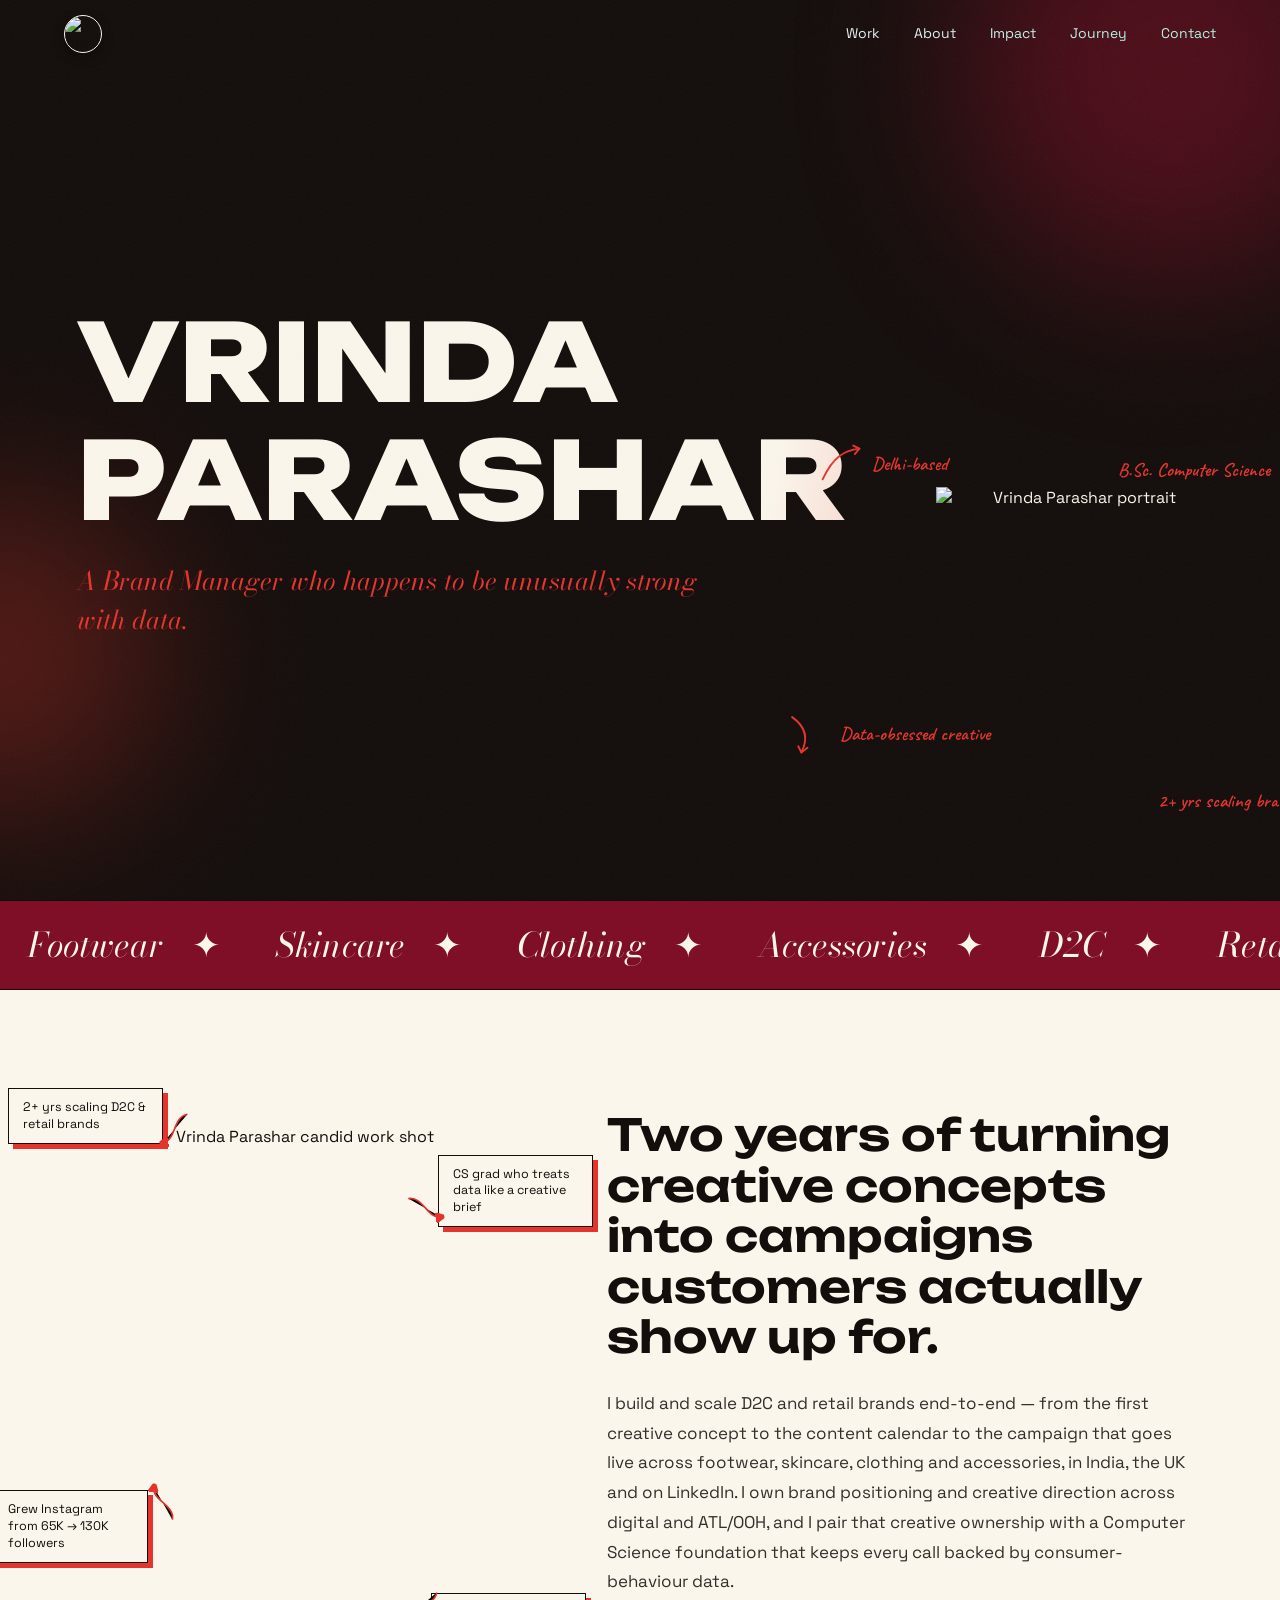
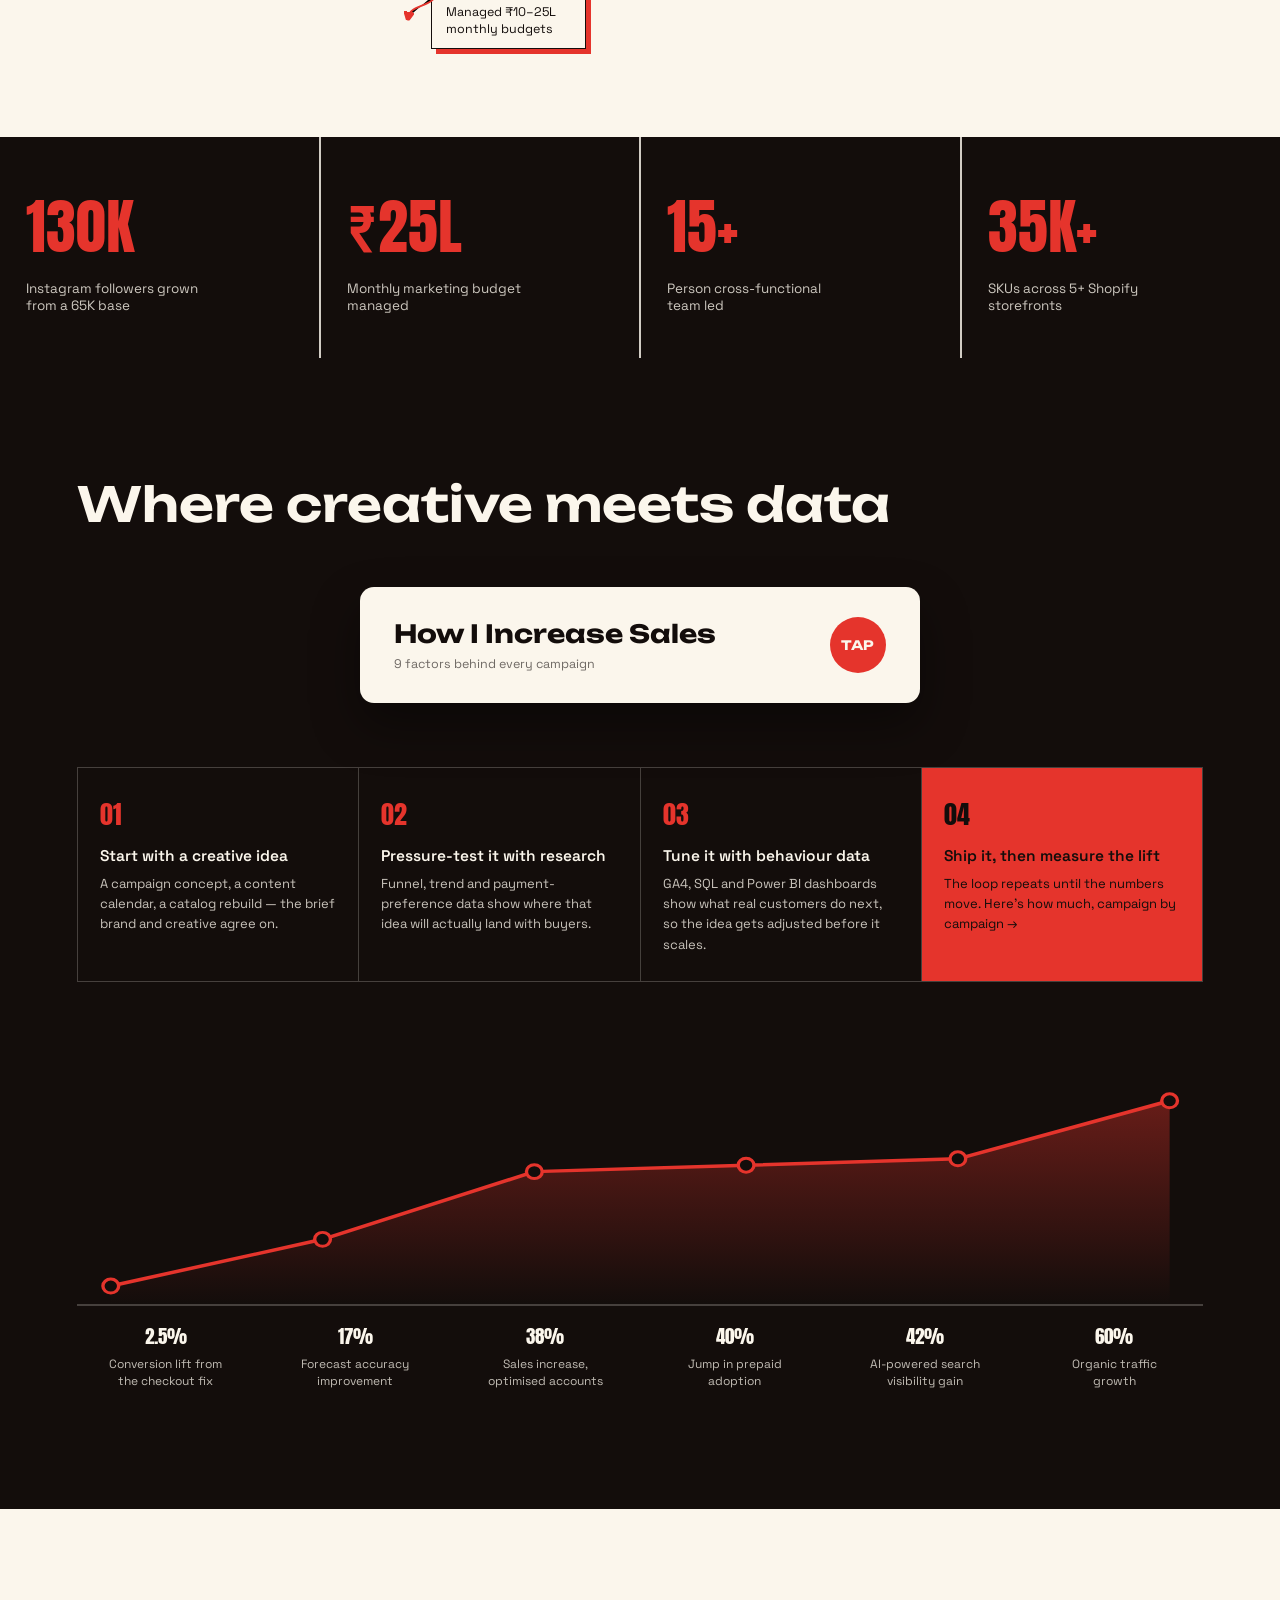
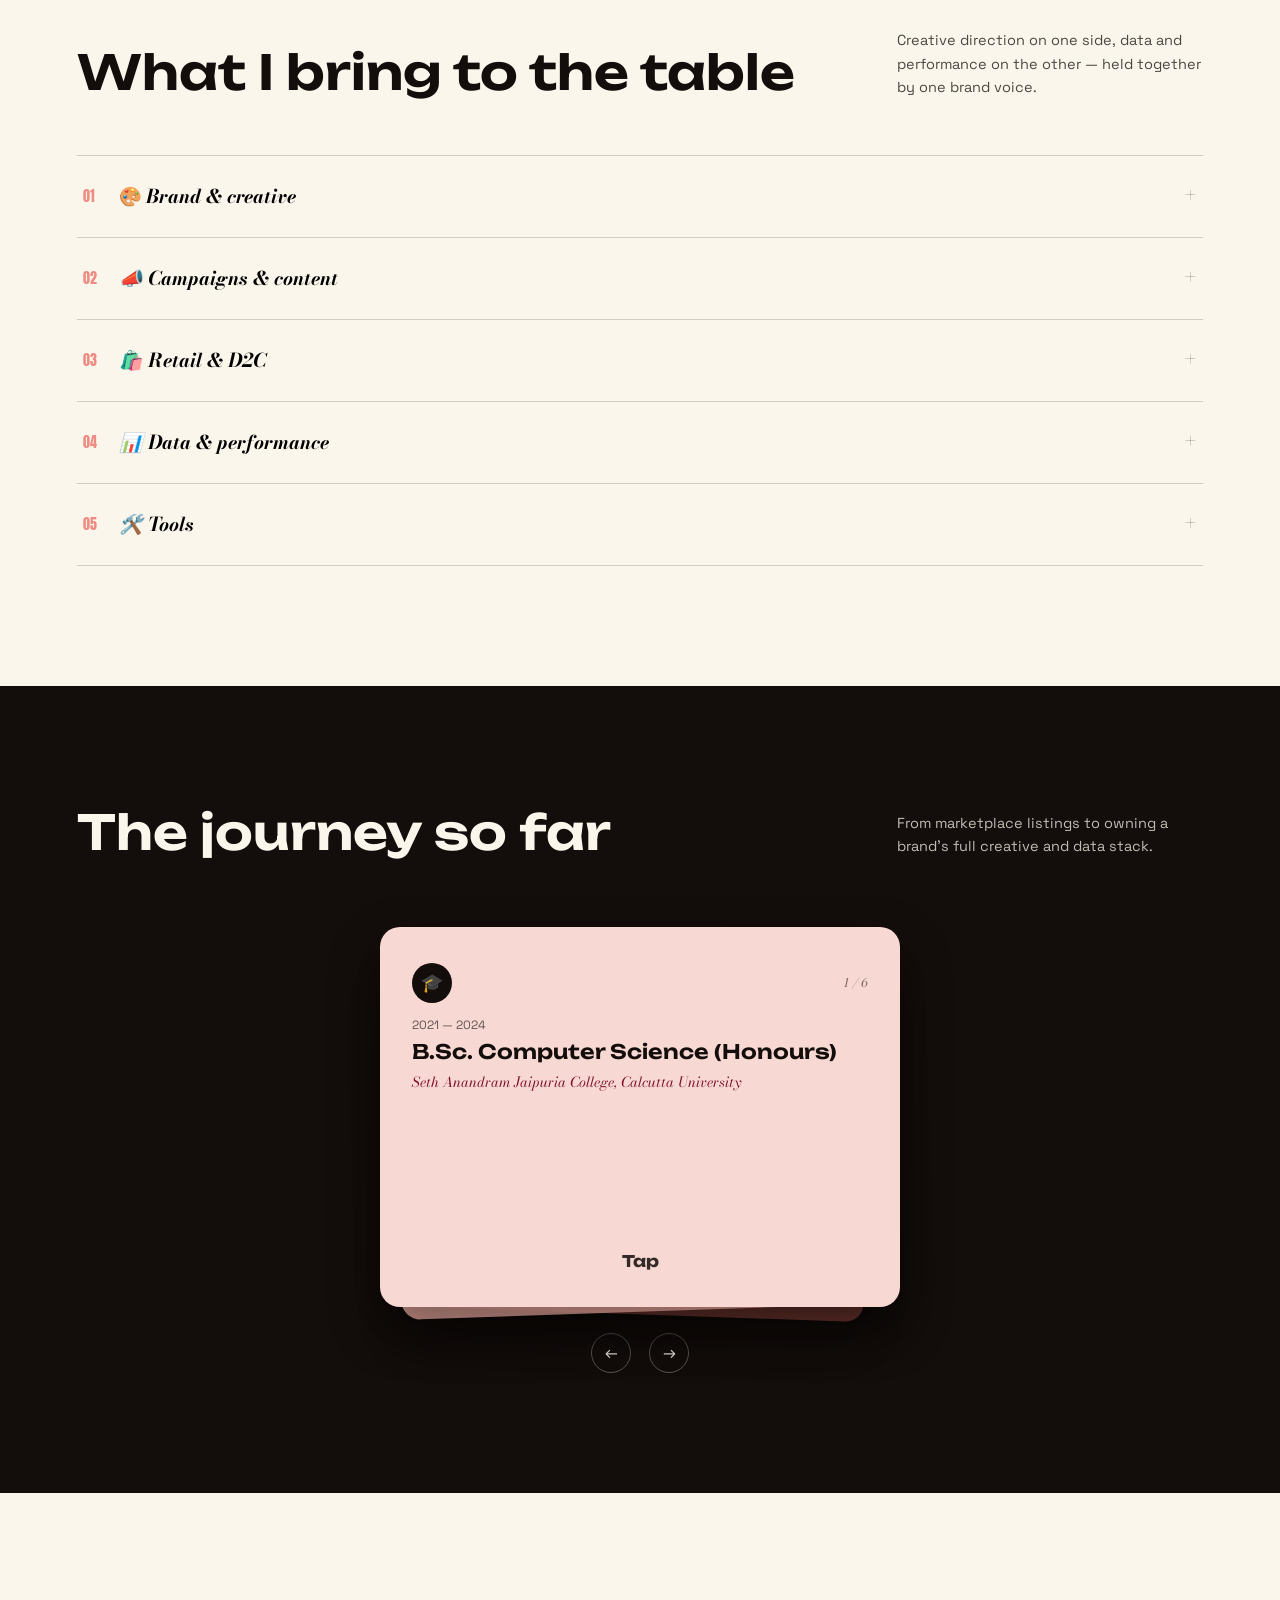
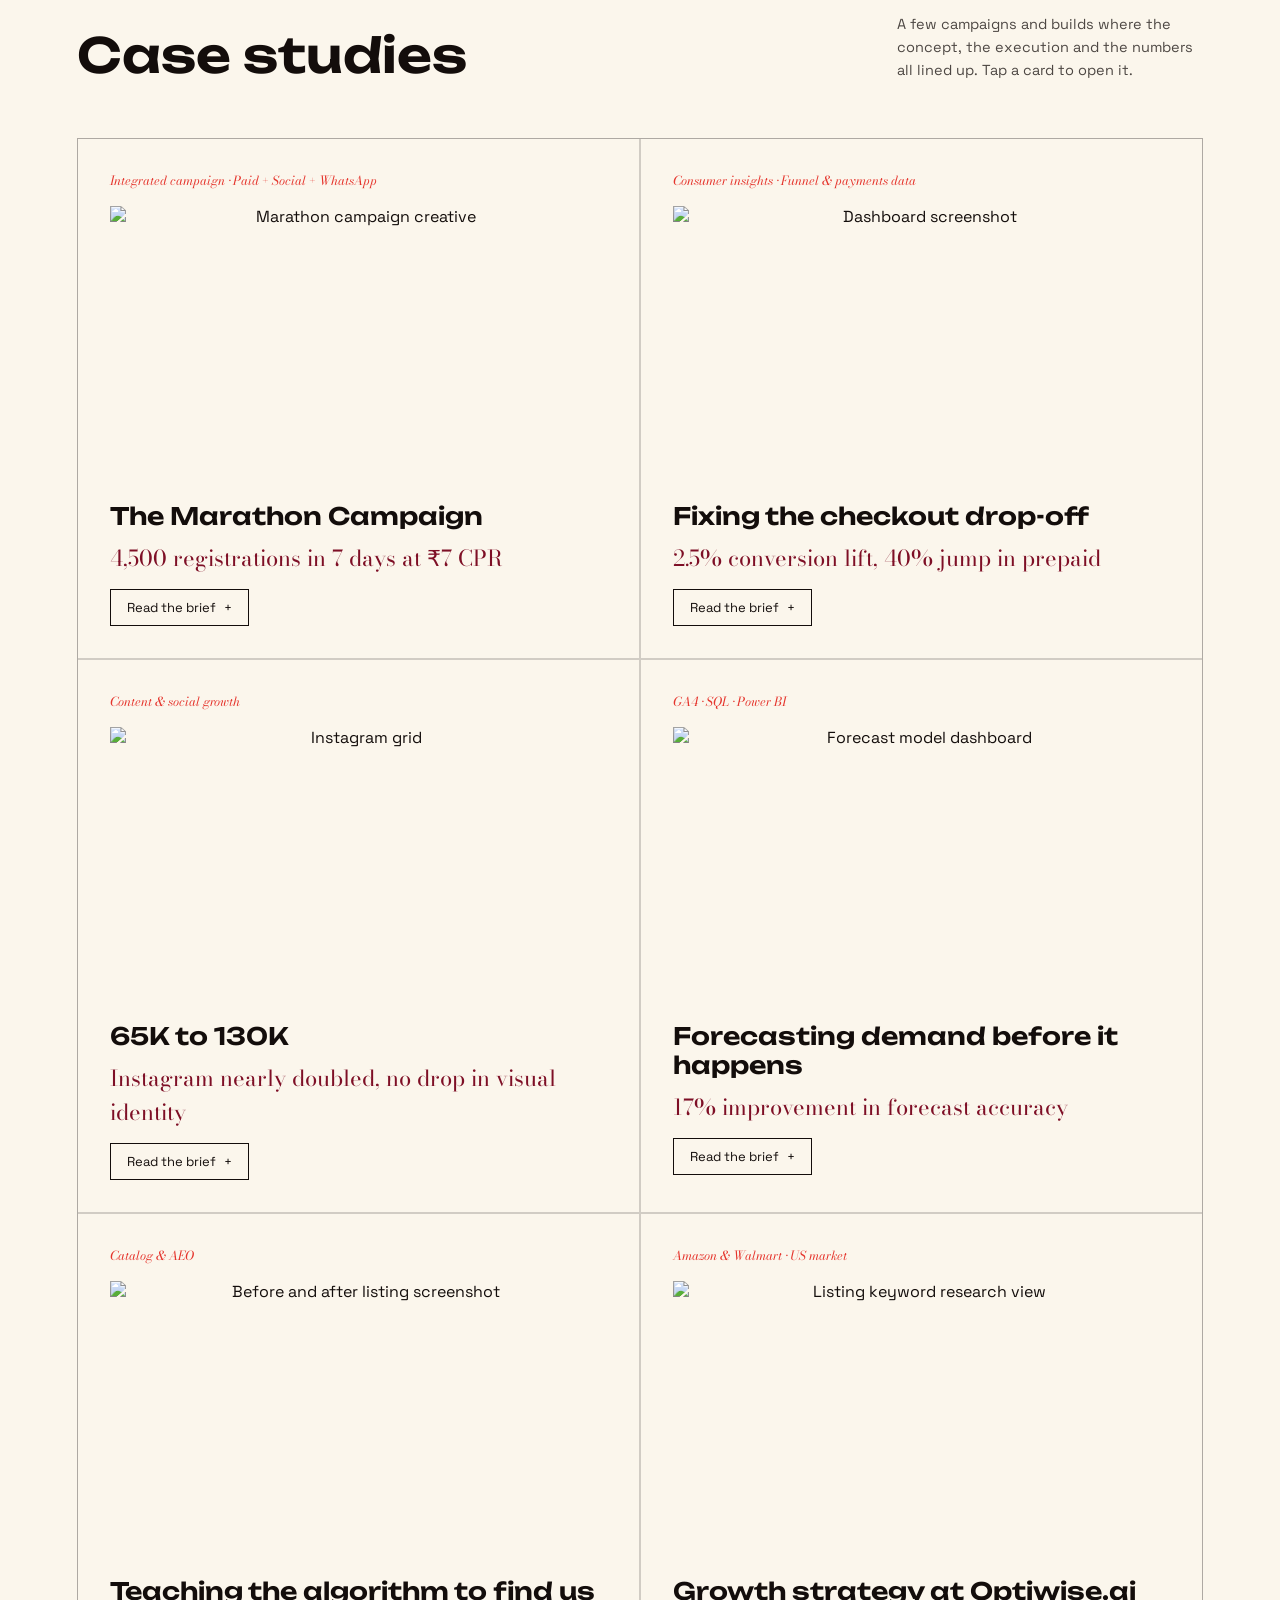
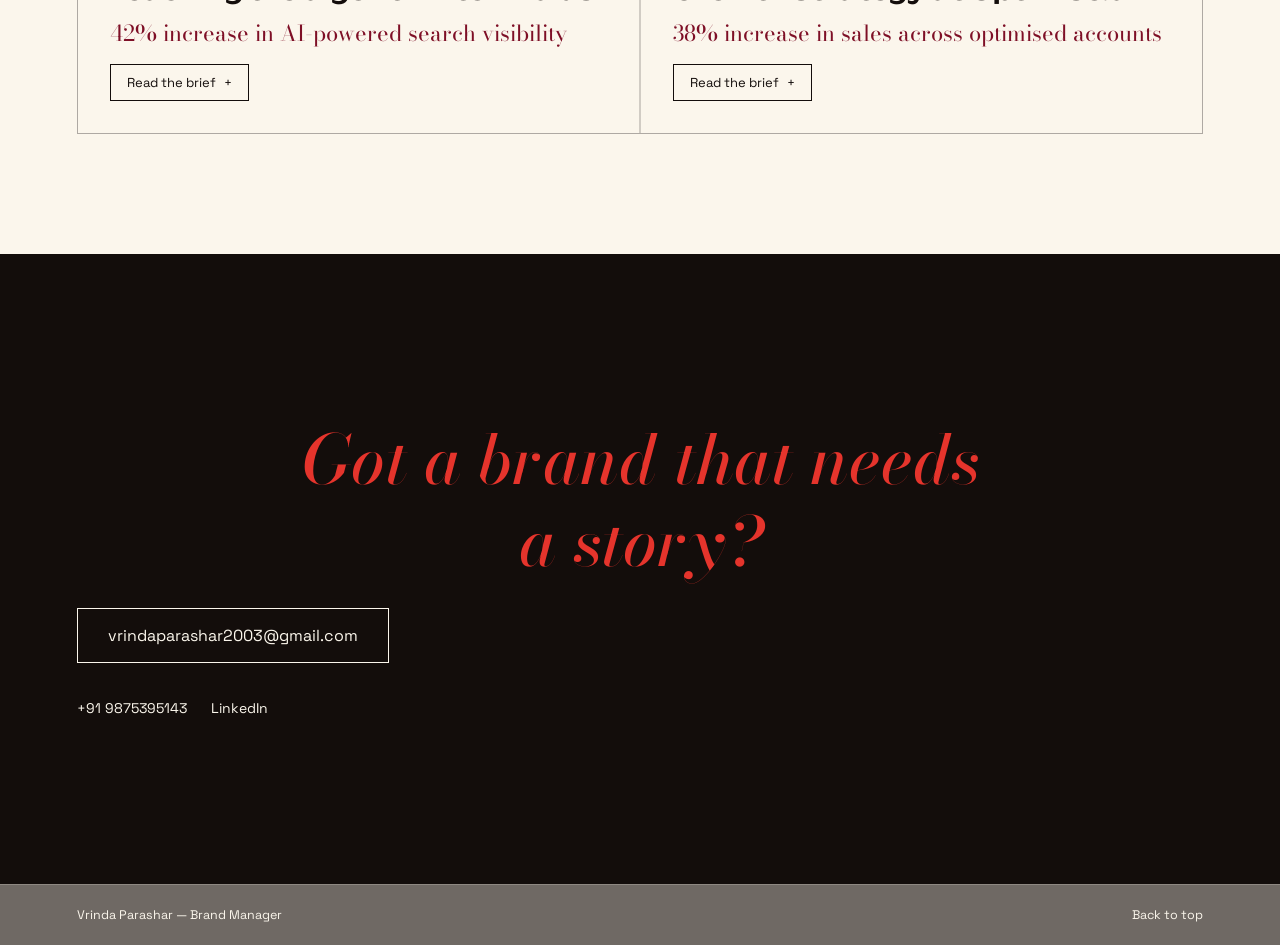
==== commit 5ebf37e2: "Refactor navigation and update marketing budget label Updated the title and modified the nav-burger " ====
--- a/index.html
+++ b/index.html
@@ -3,7 +3,7 @@
 <head>
 <meta charset="UTF-8">
 <meta name="viewport" content="width=device-width, initial-scale=1.0">
-<title>Vrinda Parashar — Brand Manager</title>
+<title>Vrinda Parashar Brand Manager</title>
 <link rel="icon" type="image/png" href="https://drive.google.com/thumbnail?id=1KDOiMMfAwkmUtFxAEby_cD4T-T-umsAt&sz=w64">
 <link rel="preconnect" href="https://fonts.googleapis.com">
 <link href="https://fonts.googleapis.com/css2?family=Anton&family=Unbounded:wght@400;500;600;700;800&family=Bodoni+Moda:ital,opsz,wght@0,6..96,500;1,6..96,400;1,6..96,500&family=Space+Grotesk:wght@300;400;500;600;700&family=Caveat:wght@500;600;700&display=swap" rel="stylesheet">
@@ -41,9 +41,10 @@
 .nav-links{display:flex;}
 @media(max-width:800px){.nav-links{display:none;}}
 
-.nav-burger{display:none;flex-direction:column;gap:5px;background:none;border:none;cursor:pointer;padding:8px;position:relative;z-index:600;}
-.nav-burger span{width:22px;height:2px;background:currentColor;display:block;}
-@media(max-width:800px){.nav-burger{display:flex;}}
+.nav-burger{display:flex;flex-direction:column;gap:5px;background:var(--ink);border:1.5px solid var(--paper);border-radius:50%;cursor:pointer;width:38px;height:38px;align-items:center;justify-content:center;box-shadow:0 4px 12px rgba(0,0,0,.4);}
+.nav-burger span{width:16px;height:2px;background:var(--paper);display:block;}
+.burger-badge{position:fixed;top:15px;right:5vw;z-index:600;display:none;}
+@media(max-width:800px){.burger-badge{display:block;}}
 
 .mobile-menu{position:fixed;inset:0;background:var(--ink);color:var(--paper);z-index:900;display:flex;flex-direction:column;align-items:flex-start;justify-content:center;gap:18px;padding:10vw 8vw;overflow:hidden;transform:translateY(-100%);transition:transform .45s cubic-bezier(.7,0,.3,1);}
 .mobile-menu.open{transform:translateY(0);overflow-y:auto;}
@@ -315,8 +316,11 @@
     <li><a href="#journey">Journey</a></li>
     <li><a href="#contact">Contact</a></li>
   </ul>
+</nav>
+
+<div class="burger-badge">
   <button class="nav-burger" aria-label="Open menu"><span></span><span></span><span></span></button>
-</nav>
+</div>
 
 <div class="mobile-menu">
   <button class="mm-close" aria-label="Close menu">✕</button>
@@ -392,15 +396,14 @@
   </div>
   <div>
     <h2>Two years of turning creative concepts into campaigns customers actually show up for.</h2>
-    <p>I build and scale D2C and retail brands end-to-end — from the first creative concept to the content calendar to the campaign that goes live — across footwear, skincare, clothing and accessories, in India, the UK and on LinkedIn.</p>
-    <p>I own brand positioning and creative direction across digital and ATL/OOH, and I pair that creative ownership with a Computer Science foundation that keeps every call backed by consumer-behaviour data.</p>
+    <p>I build and scale D2C and retail brands end-to-end — from the first creative concept to the content calendar to the campaign that goes live across footwear, skincare, clothing and accessories, in India, the UK and on LinkedIn. I own brand positioning and creative direction across digital and ATL/OOH, and I pair that creative ownership with a Computer Science foundation that keeps every call backed by consumer-behaviour data.</p>
   </div>
 </section>
 
 <!-- STATS -->
 <div class="stats">
   <div class="stat"><div class="num"><span class="count" data-target="130">0</span>K</div><div class="lbl">Instagram followers grown from a 65K base</div></div>
-  <div class="stat"><div class="num">₹<span class="count" data-target="25">0</span>L</div><div class="lbl">Monthly marketing budget managed at peak</div></div>
+  <div class="stat"><div class="num">₹<span class="count" data-target="25">0</span>L</div><div class="lbl">Monthly marketing budget managed </div></div>
   <div class="stat"><div class="num"><span class="count" data-target="15">0</span>+</div><div class="lbl">Person cross-functional team led</div></div>
   <div class="stat"><div class="num"><span class="count" data-target="35">0</span>K+</div><div class="lbl">SKUs across 5+ Shopify storefronts</div></div>
 </div>
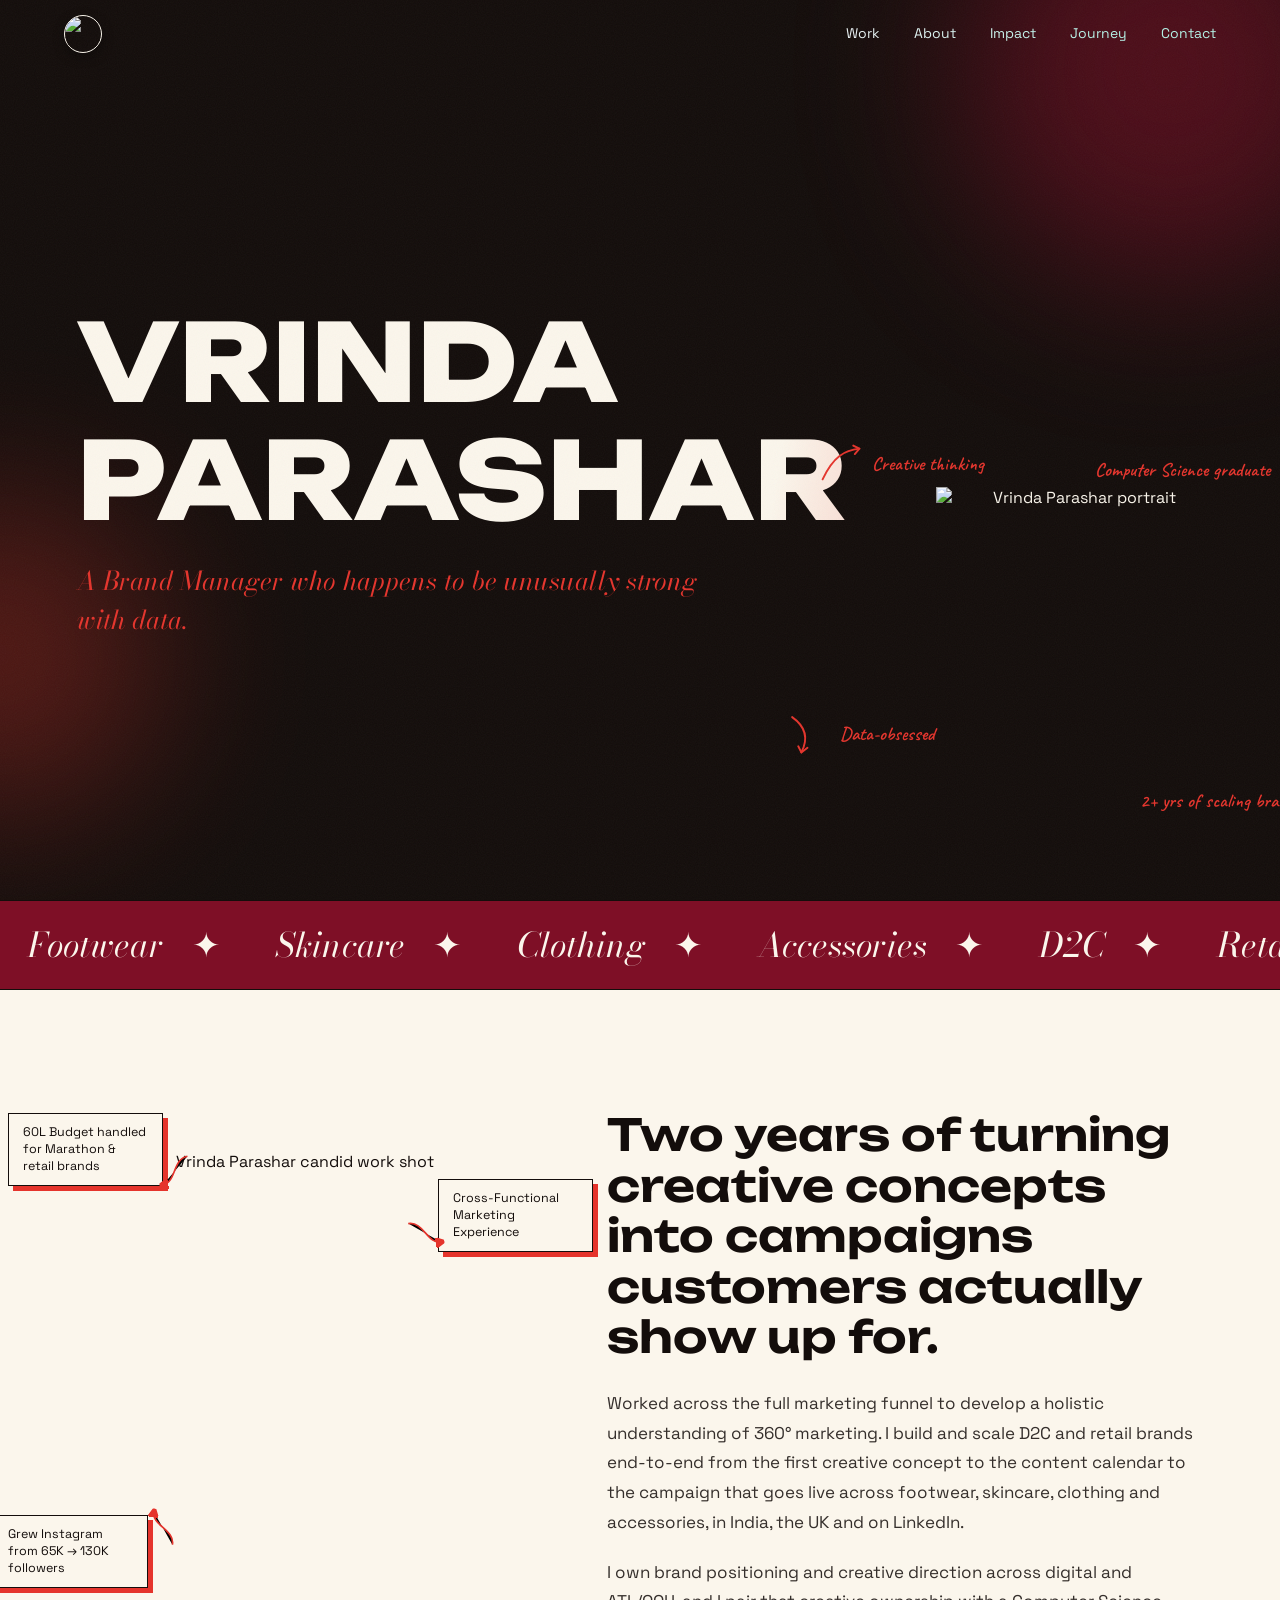
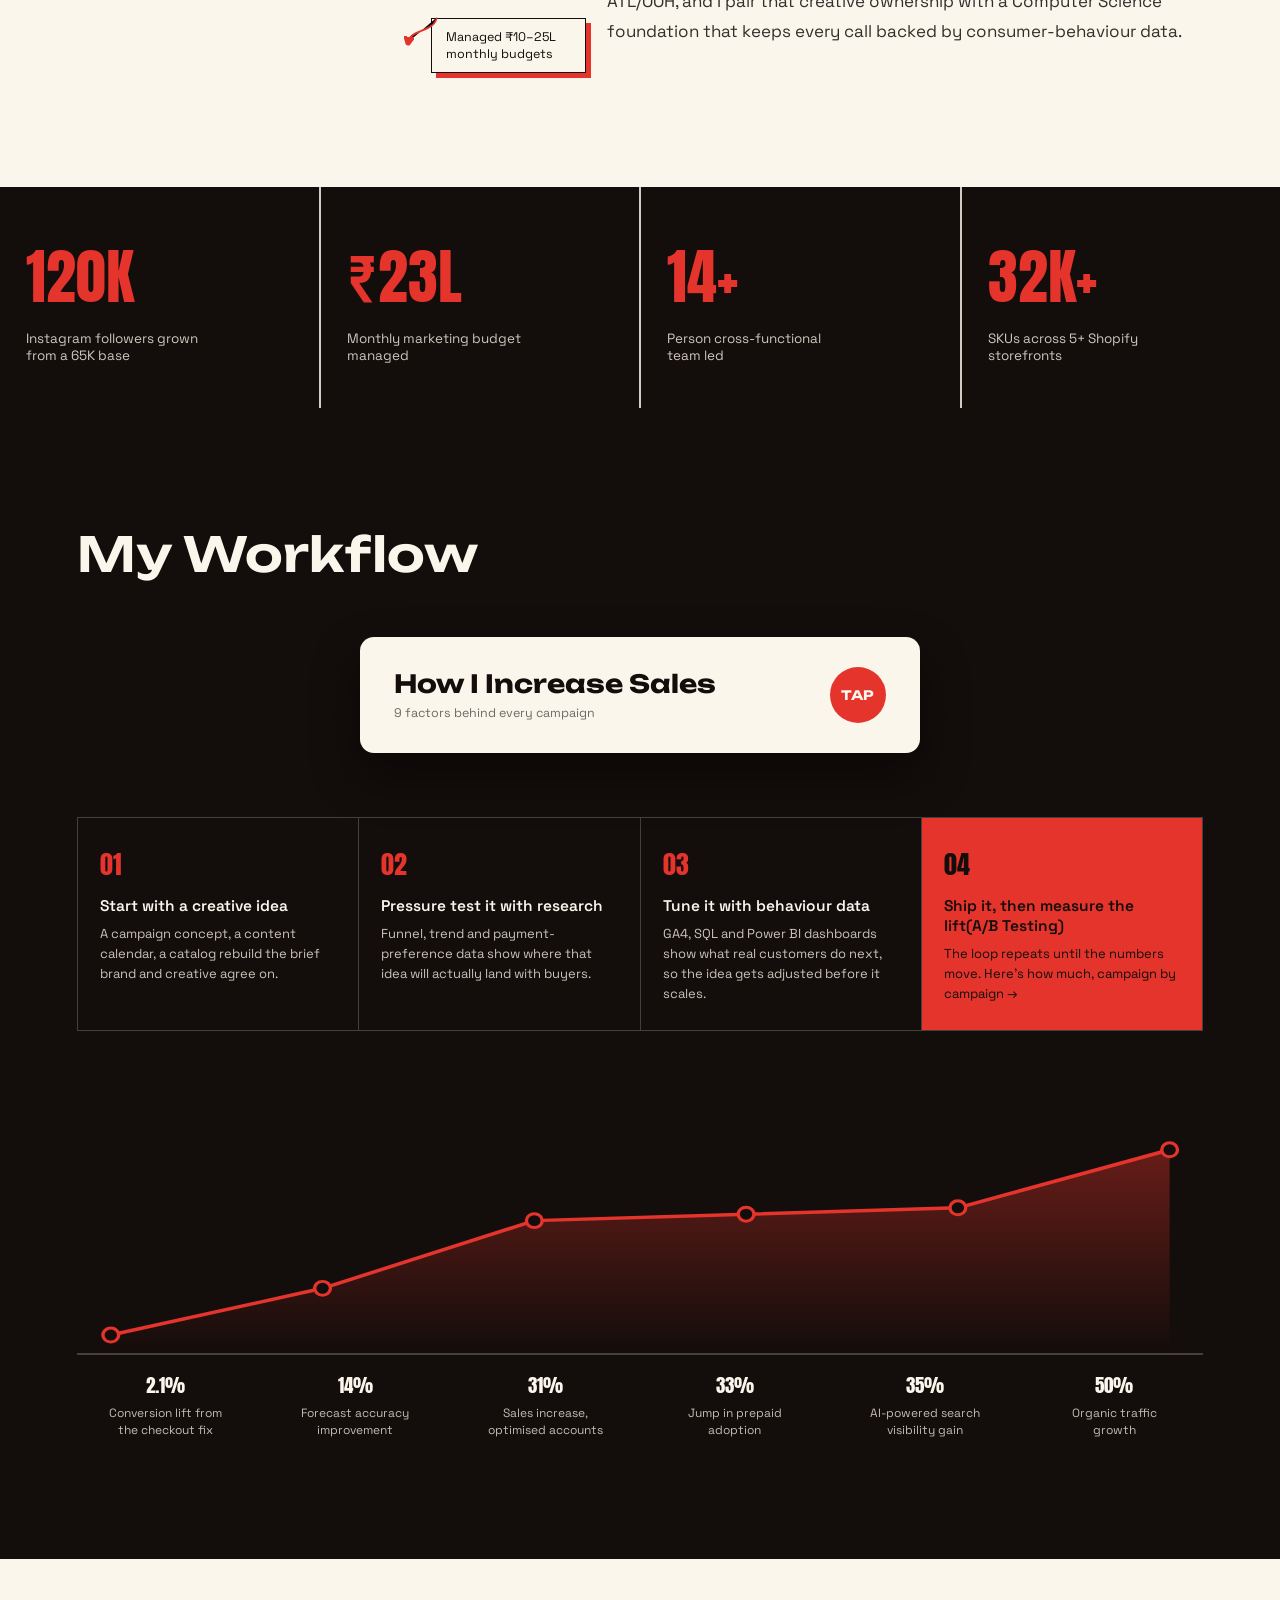
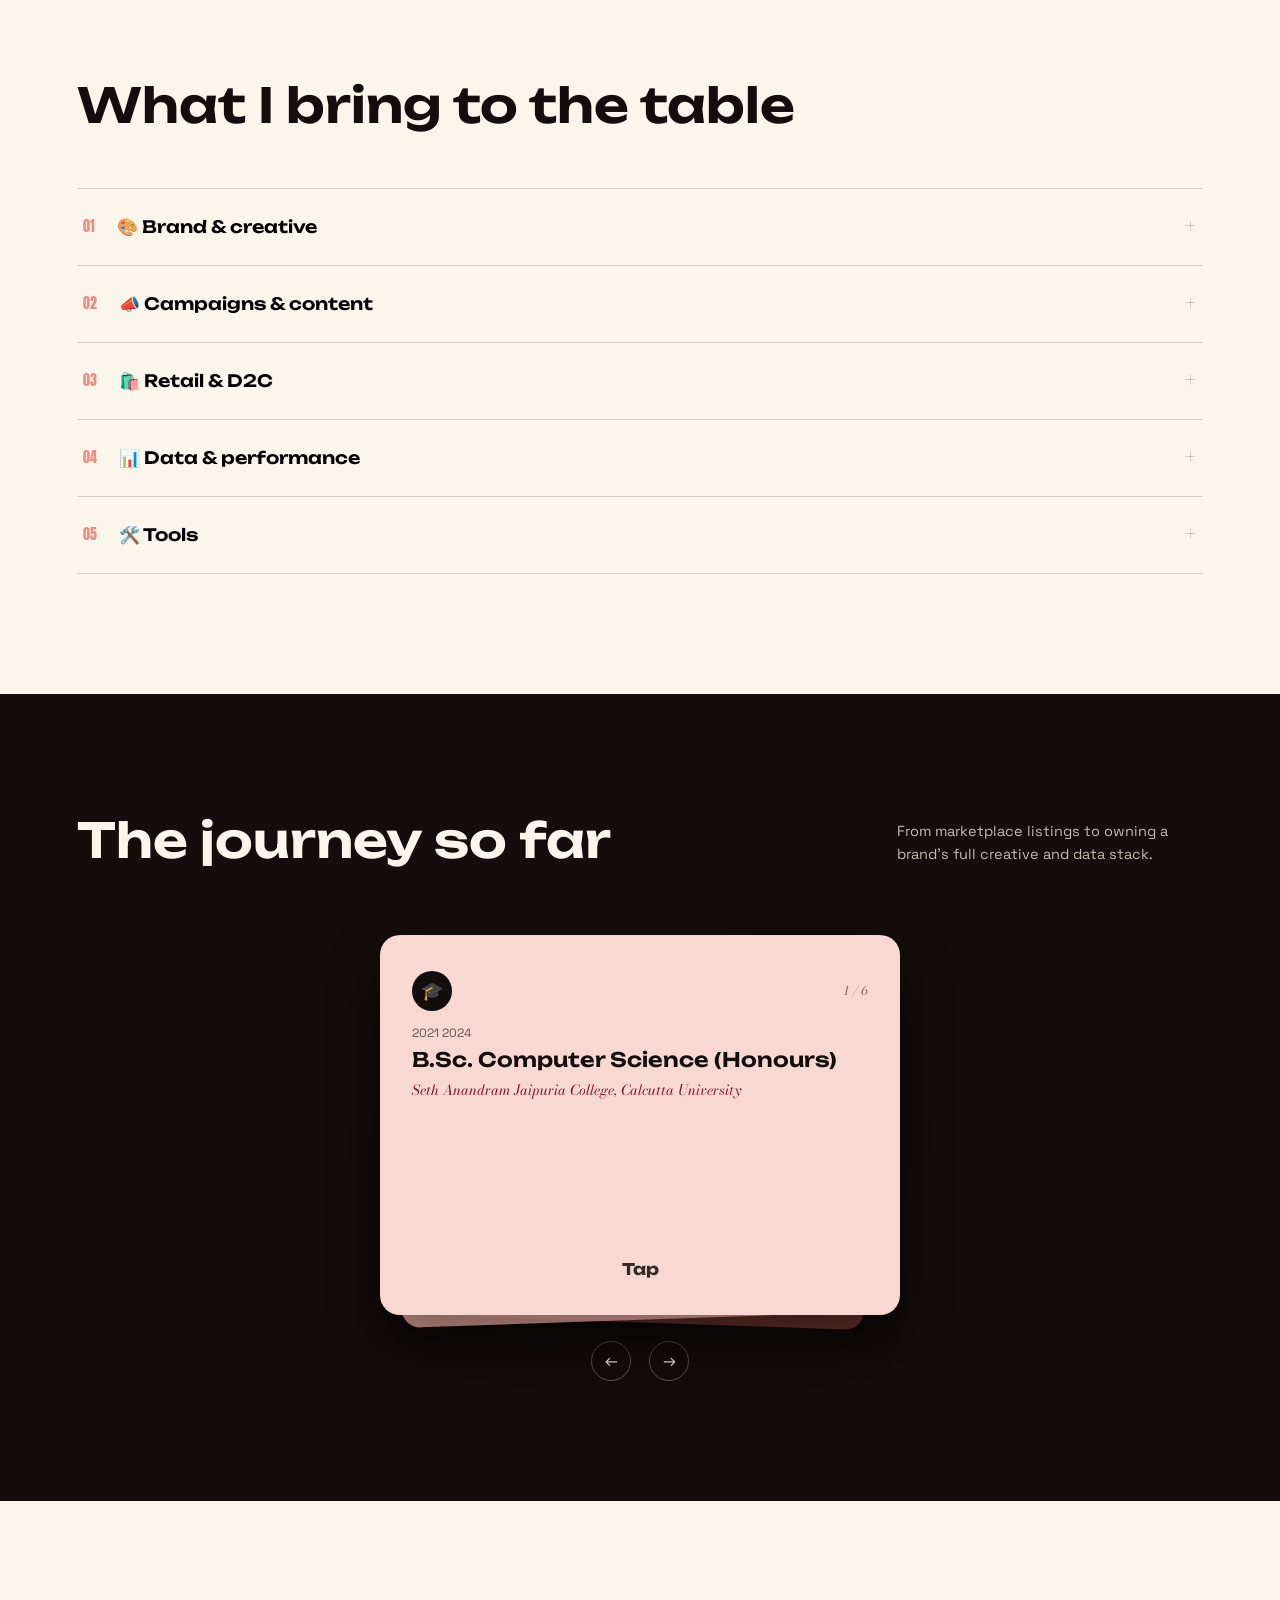
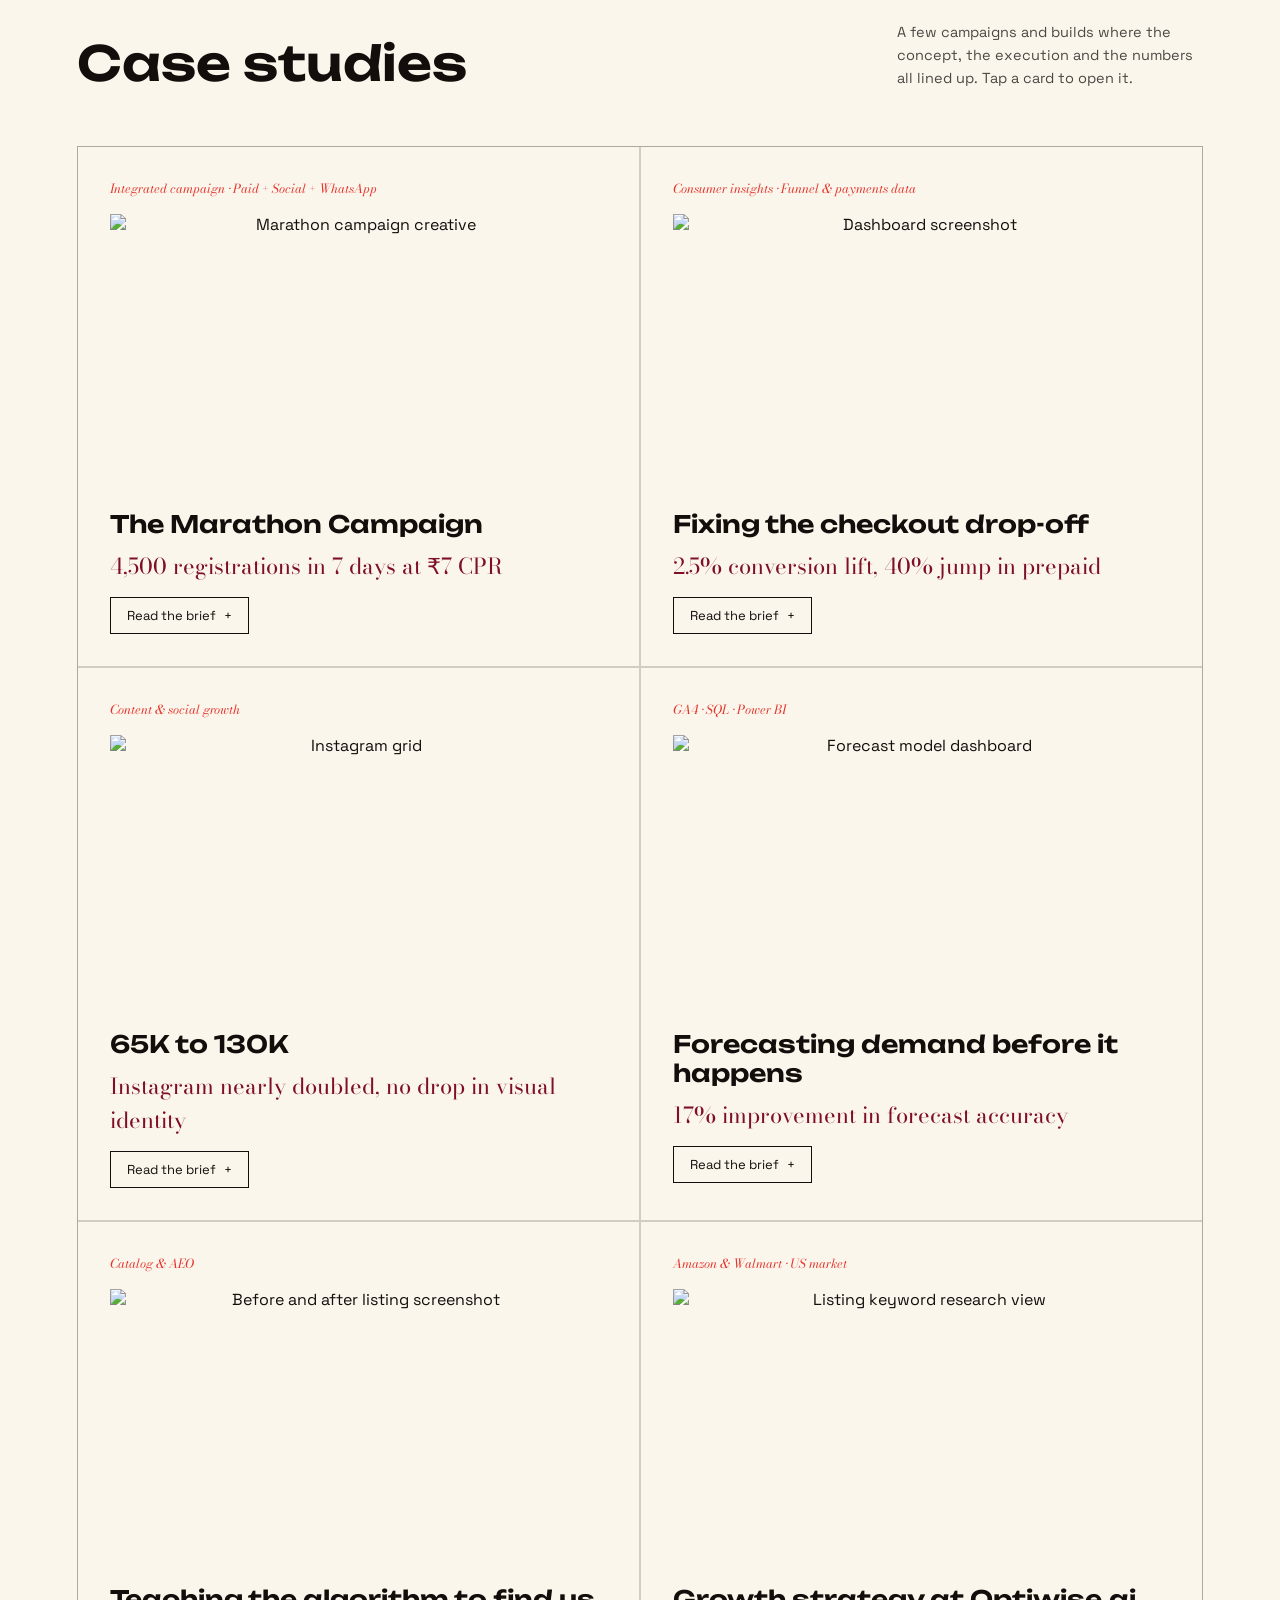
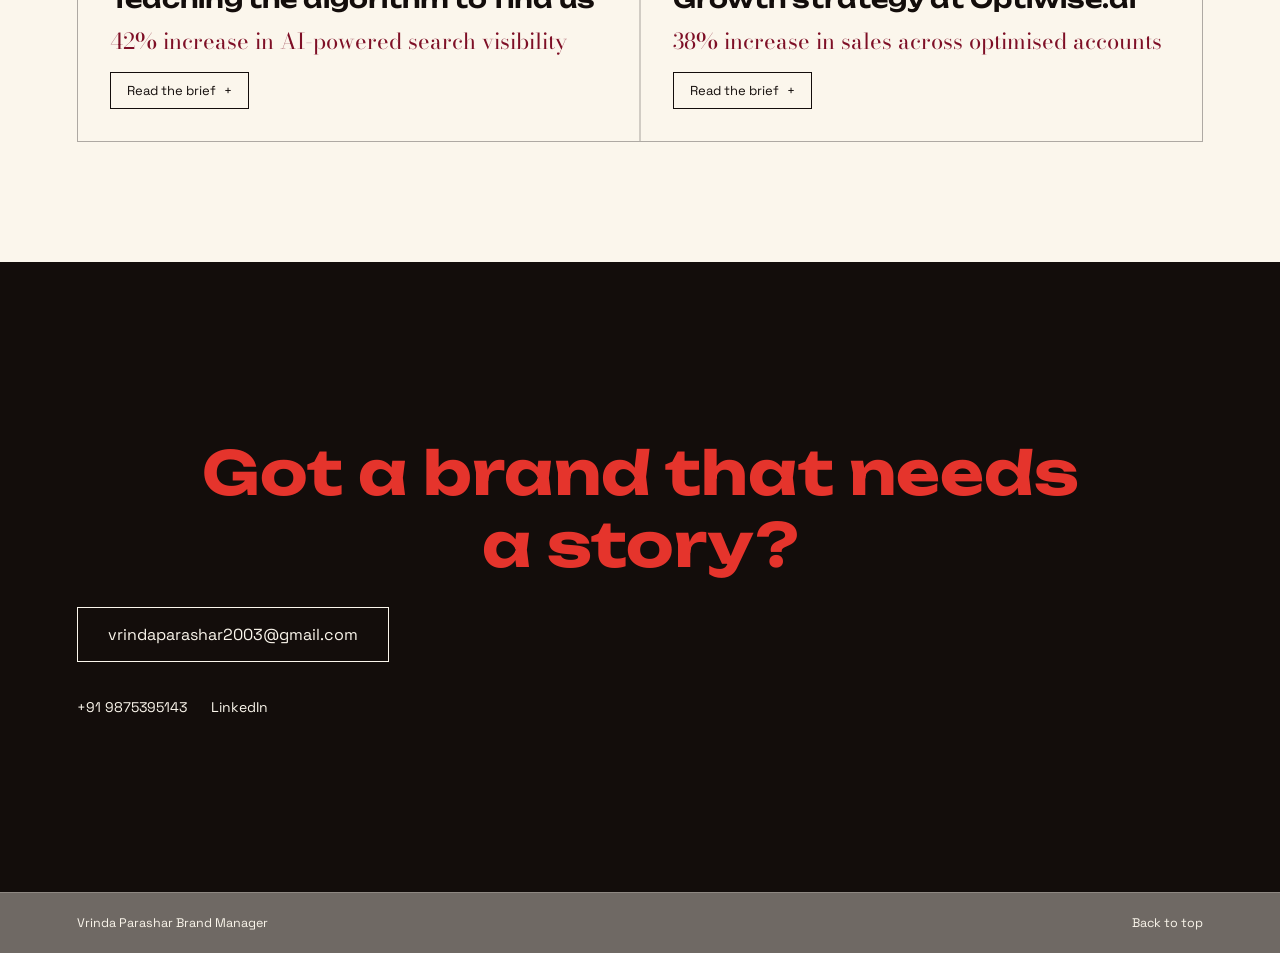
==== commit df375d94: "Update title and various text elements in index.html" ====
--- a/index.html
+++ b/index.html
@@ -3,7 +3,7 @@
 <head>
 <meta charset="UTF-8">
 <meta name="viewport" content="width=device-width, initial-scale=1.0">
-<title>Vrinda Parashar Brand Manager</title>
+<title>Vrinda Parashar</title>
 <link rel="icon" type="image/png" href="https://drive.google.com/thumbnail?id=1KDOiMMfAwkmUtFxAEby_cD4T-T-umsAt&sz=w64">
 <link rel="preconnect" href="https://fonts.googleapis.com">
 <link href="https://fonts.googleapis.com/css2?family=Anton&family=Unbounded:wght@400;500;600;700;800&family=Bodoni+Moda:ital,opsz,wght@0,6..96,500;1,6..96,400;1,6..96,500&family=Space+Grotesk:wght@300;400;500;600;700&family=Caveat:wght@500;600;700&display=swap" rel="stylesheet">
@@ -222,12 +222,12 @@
   .growth-lbl{font-size:10px;max-width:11ch;}
 }
 
-/* ---------------- SKILLS — ACCORDION LIST ---------------- */
+/* ---------------- SKILLS  ACCORDION LIST ---------------- */
 .skills-accordion{border-top:1px solid var(--line-dark);}
 .skill-row{border-bottom:1px solid var(--line-dark);}
 .skill-row-head{width:100%;display:flex;align-items:center;gap:22px;padding:26px 6px;background:none;border:none;cursor:pointer;text-align:left;}
 .skill-row-index{font-family:'Anton',sans-serif;color:var(--red);font-size:14px;opacity:.55;flex-shrink:0;}
-.skill-row-head h4{font-family:'Bodoni Moda',serif;font-style:italic;font-size:19px;flex:1;}
+.skill-row-head h4{font-family:'Unbounded',sans-serif;font-weight:600;font-size:17px;flex:1;}
 .skill-row-plus{font-family:'Bodoni Moda',serif;font-size:24px;line-height:1;color:var(--ink);opacity:.85;font-weight:600;transition:transform .3s ease,opacity .3s ease,color .3s ease;flex-shrink:0;}
 .skill-row-head:hover .skill-row-plus{color:var(--red);opacity:1;}
 .skill-row[data-open="true"] .skill-row-plus{transform:rotate(45deg);}
@@ -237,7 +237,7 @@
 .pill{border:1px solid var(--line-dark);padding:9px 16px;font-size:13.5px;transition:transform .25s ease, background .25s ease, color .25s ease;}
 .pill:hover{background:var(--red);color:var(--paper);border-color:var(--red);transform:translateY(-4px) rotate(-2deg);}
 
-/* ---------------- JOURNEY — STACKED CARDS ---------------- */
+/* ---------------- JOURNEY  STACKED CARDS ---------------- */
 .journey-intro{position:relative;background:var(--ink);color:var(--paper);overflow:hidden;}
 .journey-intro::before{content:"";position:absolute;inset:0;background-image:url("https://drive.google.com/thumbnail?id=1dHhkh0X_KCIOLWjwviI1tsQ3qGSIIeSc&sz=w1600");background-size:cover;background-position:center 20%;opacity:.32;z-index:0;}
 .journey-intro::after{content:"";position:absolute;inset:0;background:linear-gradient(180deg, rgba(19,13,11,.88) 0%, rgba(19,13,11,.6) 45%, rgba(19,13,11,.92) 100%);z-index:0;}
@@ -294,7 +294,7 @@
 .socials{display:flex;gap:24px;font-size:14px;flex-wrap:wrap;margin-top:10px;}
 .socials a{border-bottom:1px solid transparent;}
 .socials a:hover{border-color:var(--red);color:var(--red);}
-.contact-lead{font-family:'Bodoni Moda',serif;font-style:italic;font-weight:500;font-size:clamp(36px,6.5vw,68px);color:var(--red);opacity:1;line-height:1.2;max-width:16ch;text-align:center;align-self:stretch;margin:0 auto;}
+.contact-lead{font-family:'Unbounded',sans-serif;font-weight:700;font-size:clamp(32px,5.8vw,60px);color:var(--red);opacity:1;line-height:1.2;max-width:16ch;text-align:center;align-self:stretch;margin:0 auto;}
 
 .about,.stats,#work .section-head,#work .card-grid,#skills .section-head,#skills .skills-accordion,.contact{max-width:1360px;margin-left:auto;margin-right:auto;}
 
@@ -329,7 +329,7 @@
   <a href="#impact">Impact</a>
   <a href="#journey">Journey</a>
   <a href="#contact">Contact</a>
-  <div class="mm-foot">Brand Manager — brand + data</div>
+  <div class="mm-foot"></div>
 </div>
 
 <!-- HERO -->
@@ -350,19 +350,19 @@
       </div>
       <div class="annot a1">
         <svg viewBox="0 0 60 60"><path d="M6 50 C 20 20, 35 12, 54 10" stroke="currentColor" stroke-width="2.5" fill="none" stroke-linecap="round"/><path d="M46 6 L54 10 L48 17" stroke="currentColor" stroke-width="2.5" fill="none" stroke-linecap="round" stroke-linejoin="round"/></svg>
-        <span>Delhi-based</span>
+        <span>Creative thinking</span>
       </div>
       <div class="annot a2">
         <svg viewBox="0 0 60 60"><path d="M54 50 C 40 20, 25 12, 6 10" stroke="currentColor" stroke-width="2.5" fill="none" stroke-linecap="round"/><path d="M14 6 L6 10 L12 17" stroke="currentColor" stroke-width="2.5" fill="none" stroke-linecap="round" stroke-linejoin="round"/></svg>
-        <span>2+ yrs scaling brands</span>
+        <span>2+ yrs of scaling brands</span>
       </div>
       <div class="annot a3">
         <svg viewBox="0 0 60 60"><path d="M8 8 C 25 20, 30 35, 20 54" stroke="currentColor" stroke-width="2.5" fill="none" stroke-linecap="round"/><path d="M28 48 L20 54 L16 46" stroke="currentColor" stroke-width="2.5" fill="none" stroke-linecap="round" stroke-linejoin="round"/></svg>
-        <span>Data-obsessed creative</span>
+        <span>Data-obsessed </span>
       </div>
       <div class="annot a4">
         <svg viewBox="0 0 60 60"><path d="M52 8 C 35 20, 30 35, 40 54" stroke="currentColor" stroke-width="2.5" fill="none" stroke-linecap="round"/><path d="M32 48 L40 54 L44 46" stroke="currentColor" stroke-width="2.5" fill="none" stroke-linecap="round" stroke-linejoin="round"/></svg>
-        <span>B.Sc. Computer Science</span>
+        <span>Computer Science graduate</span>
       </div>
     </div>
   </div>
@@ -381,10 +381,10 @@
     <div class="photo-slot filled">
       <img src="https://drive.google.com/thumbnail?id=1x5VJINy3TwhHmS2c2qn_xeU2PGJAr3V5&sz=w1000" alt="Vrinda Parashar candid work shot">
     </div>
-    <div class="fact fact-1">2+ yrs scaling D2C &amp; retail brands
+    <div class="fact fact-1">60L Budget handled for Marathon &amp; retail brands
       <svg viewBox="0 0 40 40"><path d="M2,2 C 20,2 20,30 36,30" stroke-width="2" marker-end="url(#arrow)"/><defs><marker id="arrow" markerWidth="6" markerHeight="6" refX="3" refY="3" orient="auto"><path d="M0,0 L6,3 L0,6 z" fill="var(--red)"/></marker></defs></svg>
     </div>
-    <div class="fact fact-2">CS grad who treats data like a creative brief
+    <div class="fact fact-2">Cross-Functional Marketing Experience
       <svg viewBox="0 0 40 40"><path d="M2,2 C 20,2 20,30 36,30" stroke-width="2" marker-end="url(#arrow2)"/><defs><marker id="arrow2" markerWidth="6" markerHeight="6" refX="3" refY="3" orient="auto"><path d="M0,0 L6,3 L0,6 z" fill="var(--red)"/></marker></defs></svg>
     </div>
     <div class="fact fact-3">Grew Instagram from 65K → 130K followers
@@ -396,14 +396,15 @@
   </div>
   <div>
     <h2>Two years of turning creative concepts into campaigns customers actually show up for.</h2>
-    <p>I build and scale D2C and retail brands end-to-end — from the first creative concept to the content calendar to the campaign that goes live across footwear, skincare, clothing and accessories, in India, the UK and on LinkedIn. I own brand positioning and creative direction across digital and ATL/OOH, and I pair that creative ownership with a Computer Science foundation that keeps every call backed by consumer-behaviour data.</p>
+    <p>Worked across the full marketing funnel to develop a holistic understanding of 360° marketing. I build and scale D2C and retail brands end-to-end from the first creative concept to the content calendar to the campaign that goes live across footwear, skincare, clothing and accessories, in India, the UK and on LinkedIn.</p>
+    <p>I own brand positioning and creative direction across digital and ATL/OOH, and I pair that creative ownership with a Computer Science foundation that keeps every call backed by consumer-behaviour data.</p>
   </div>
 </section>
 
 <!-- STATS -->
 <div class="stats">
   <div class="stat"><div class="num"><span class="count" data-target="130">0</span>K</div><div class="lbl">Instagram followers grown from a 65K base</div></div>
-  <div class="stat"><div class="num">₹<span class="count" data-target="25">0</span>L</div><div class="lbl">Monthly marketing budget managed </div></div>
+  <div class="stat"><div class="num">₹<span class="count" data-target="25">0</span>L</div><div class="lbl">Monthly marketing budget managed</div></div>
   <div class="stat"><div class="num"><span class="count" data-target="15">0</span>+</div><div class="lbl">Person cross-functional team led</div></div>
   <div class="stat"><div class="num"><span class="count" data-target="35">0</span>K+</div><div class="lbl">SKUs across 5+ Shopify storefronts</div></div>
 </div>
@@ -412,7 +413,7 @@
 <section class="dark" id="impact">
   <div class="wrap">
   <div class="section-head">
-    <h2>Where creative meets data</h2>
+    <h2>My Workflow</h2>
   </div>
 
   <div class="sales-tree" id="salesTree" data-open="false">
@@ -435,11 +436,11 @@
     <div class="loop-step">
       <div class="loop-num">01</div>
       <h4>Start with a creative idea</h4>
-      <p>A campaign concept, a content calendar, a catalog rebuild — the brief brand and creative agree on.</p>
+      <p>A campaign concept, a content calendar, a catalog rebuild the brief brand and creative agree on.</p>
     </div>
     <div class="loop-step">
       <div class="loop-num">02</div>
-      <h4>Pressure-test it with research</h4>
+      <h4>Pressure test it with research</h4>
       <p>Funnel, trend and payment-preference data show where that idea will actually land with buyers.</p>
     </div>
     <div class="loop-step">
@@ -449,7 +450,7 @@
     </div>
     <div class="loop-step highlight">
       <div class="loop-num">04</div>
-      <h4>Ship it, then measure the lift</h4>
+      <h4>Ship it, then measure the lift(A/B Testing)</h4>
       <p>The loop repeats until the numbers move. Here's how much, campaign by campaign →</p>
     </div>
   </div>
@@ -476,7 +477,7 @@
 <section id="skills">
   <div class="section-head">
     <h2>What I bring to the table</h2>
-    <p>Creative direction on one side, data and performance on the other — held together by one brand voice.</p>
+    <p></p>
   </div>
   <div class="skills-accordion">
     <div class="skill-row" data-open="false">
@@ -522,7 +523,7 @@
   </div>
 </section>
 
-<!-- JOURNEY — horizontal, native scroll -->
+<!-- JOURNEY  horizontal, native scroll -->
 <section class="journey-intro" id="journey">
   <div class="wrap">
     <div class="section-head">
@@ -536,7 +537,7 @@
 
       <div class="stack-card shade-1" data-emoji="🎓">
         <div class="stack-top"><div class="stack-dot-emoji">🎓</div><div class="stack-index"></div></div>
-        <div class="t-date">2021 — 2024</div>
+        <div class="t-date">2021  2024</div>
         <h3>B.Sc. Computer Science (Honours)</h3>
         <div class="t-co">Seth Anandram Jaipuria College, Calcutta University</div>
         <div class="stack-tap-hint">Tap</div>
@@ -544,7 +545,7 @@
 
       <div class="stack-card shade-2" data-emoji="🛍️">
         <div class="stack-top"><div class="stack-dot-emoji">🛍️</div><div class="stack-index"></div></div>
-        <div class="t-date">Apr 2024 — Dec 2024</div>
+        <div class="t-date">Apr 2024  Dec 2024</div>
         <h3>E-Commerce Operations Associate / Intern</h3>
         <div class="t-co">The Chief Hustler</div>
         <ul>
@@ -556,7 +557,7 @@
 
       <div class="stack-card shade-3" data-emoji="📈">
         <div class="stack-top"><div class="stack-dot-emoji">📈</div><div class="stack-index"></div></div>
-        <div class="t-date">Feb 2025 — Jul 2025</div>
+        <div class="t-date">Feb 2025  Jul 2025</div>
         <h3>E-Commerce Growth Strategist</h3>
         <div class="t-co">Optiwise.ai</div>
         <ul>
@@ -568,7 +569,7 @@
 
       <div class="stack-card shade-4" data-emoji="🏷️">
         <div class="stack-top"><div class="stack-dot-emoji">🏷️</div><div class="stack-index"></div></div>
-        <div class="t-date">Jul 2025 — Sep 2025</div>
+        <div class="t-date">Jul 2025  Sep 2025</div>
         <h3>Catalog &amp; Marketplace Operations Executive</h3>
         <div class="t-co">RedTape Limited</div>
         <ul>
@@ -580,7 +581,7 @@
 
       <div class="stack-card current shade-5" data-emoji="🎨">
         <div class="stack-top"><div class="stack-dot-emoji">🎨</div><div class="stack-index"></div></div>
-        <div class="t-date">Sep 2025 — Apr 2026</div>
+        <div class="t-date">Sep 2025  Apr 2026</div>
         <h3>Website &amp; Brand Manager</h3>
         <div class="t-co">RedTape Limited</div>
         <ul>
@@ -618,7 +619,7 @@
       <h3>The Marathon Campaign</h3>
       <div class="metric">4,500 registrations in 7 days at ₹7 CPR</div>
       <button class="toggle">Read the brief <span class="plus-i">+</span></button>
-      <div class="detail">Planned and executed a 360° campaign spanning paid search, paid social and WhatsApp, aligning creative, media and on-ground retail teams around a single concept — turning a running event tie-up into RedTape's most efficient registration drive of the year.</div>
+      <div class="detail">Planned and executed a 360° campaign spanning paid search, paid social and WhatsApp, aligning creative, media and on-ground retail teams around a single concept  turning a running event tie-up into RedTape's most efficient registration drive of the year.</div>
     </div>
 
     <div class="card" data-open="false">
@@ -627,7 +628,7 @@
       <h3>Fixing the checkout drop-off</h3>
       <div class="metric">2.5% conversion lift, 40% jump in prepaid</div>
       <button class="toggle">Read the brief <span class="plus-i">+</span></button>
-      <div class="detail">Analysed funnel, payment-preference and RTO-geography data across 100K+ monthly transactions and found a 36% drop-off at checkout, plus a prepaid gap driving returns — insights that fed straight into a checkout and payments fix.</div>
+      <div class="detail">Analysed funnel, payment-preference and RTO-geography data across 100K+ monthly transactions and found a 36% drop-off at checkout, plus a prepaid gap driving returns  insights that fed straight into a checkout and payments fix.</div>
     </div>
 
     <div class="card" data-open="false">
@@ -636,7 +637,7 @@
       <h3>65K to 130K</h3>
       <div class="metric">Instagram nearly doubled, no drop in visual identity</div>
       <button class="toggle">Read the brief <span class="plus-i">+</span></button>
-      <div class="detail">Directed a near-daily content calendar — shoot concepts, shot lists, pose-by-pose photo direction and reels — managing the content team end-to-end on a "premium creative, accessible price" positioning.</div>
+      <div class="detail">Directed a near-daily content calendar  shoot concepts, shot lists, pose-by-pose photo direction and reels  managing the content team end-to-end on a "premium creative, accessible price" positioning.</div>
     </div>
 
     <div class="card" data-open="false">
@@ -645,7 +646,7 @@
       <h3>Forecasting demand before it happens</h3>
       <div class="metric">17% improvement in forecast accuracy</div>
       <button class="toggle">Read the brief <span class="plus-i">+</span></button>
-      <div class="detail">Built GA4, GTM, SQL and Power BI dashboards — including a demand-forecasting model run across 1M+ transactions — so brand and creative calls became measurable instead of instinct-led.</div>
+      <div class="detail">Built GA4, GTM, SQL and Power BI dashboards  including a demand-forecasting model run across 1M+ transactions  so brand and creative calls became measurable instead of instinct-led.</div>
     </div>
 
     <div class="card" data-open="false">
@@ -654,7 +655,7 @@
       <h3>Teaching the algorithm to find us</h3>
       <div class="metric">42% increase in AI-powered search visibility</div>
       <button class="toggle">Read the brief <span class="plus-i">+</span></button>
-      <div class="detail">Rebuilt the product catalog across Flipkart and Myntra — titles, attributes, keywords, A+ content and image QA — optimised for both human search and AI-powered discovery.</div>
+      <div class="detail">Rebuilt the product catalog across Flipkart and Myntra  titles, attributes, keywords, A+ content and image QA  optimised for both human search and AI-powered discovery.</div>
     </div>
 
     <div class="card" data-open="false">
@@ -663,7 +664,7 @@
       <h3>Growth strategy at Optiwise.ai</h3>
       <div class="metric">38% increase in sales across optimised accounts</div>
       <button class="toggle">Read the brief <span class="plus-i">+</span></button>
-      <div class="detail">Managed end-to-end Amazon and Walmart listings for US clients — using Helium10 Cerebro and Magnet for keyword and reverse-ASIN research, feeding weekly sales reports into ongoing listing refresh cycles.</div>
+      <div class="detail">Managed end-to-end Amazon and Walmart listings for US clients  using Helium10 Cerebro and Magnet for keyword and reverse-ASIN research, feeding weekly sales reports into ongoing listing refresh cycles.</div>
     </div>
 
   </div>
@@ -680,7 +681,7 @@
 </section>
 
 <footer>
-  <div>Vrinda Parashar — Brand Manager</div>
+  <div>Vrinda Parashar  Brand Manager</div>
   <div><a href="#top">Back to top</a></div>
 </footer>
 
@@ -728,7 +729,7 @@
 },{threshold:0.5});
 counters.forEach(c=>counterObserver.observe(c));
 
-// growth chart — line/area chart that actually reads as "increasing"
+// growth chart  line/area chart that actually reads as "increasing"
 const growthData = [
   {label:'Conversion lift from the checkout fix', value:2.5, suffix:'%'},
   {label:'Forecast accuracy improvement', value:17, suffix:'%'},
@@ -794,7 +795,7 @@
   document.querySelectorAll('.growth-val.count').forEach(c=>counterObserver.observe(c));
 })();
 
-// sales tree — tap to reveal nodes
+// sales tree  tap to reveal nodes
 const salesFactors = [
   {emoji:"📊", label:"Patterns in previous year's data"},
   {emoji:"📈", label:"Patterns in current sales trend"},
@@ -852,7 +853,7 @@
   slot.addEventListener('mouseleave', ()=>{ slot.style.transform='none'; });
 });
 
-// journey — stacked cards
+// journey  stacked cards
 (function(){
   const stackCards = [...document.querySelectorAll('.stack-card')];
   const jPrev = document.getElementById('jPrev');
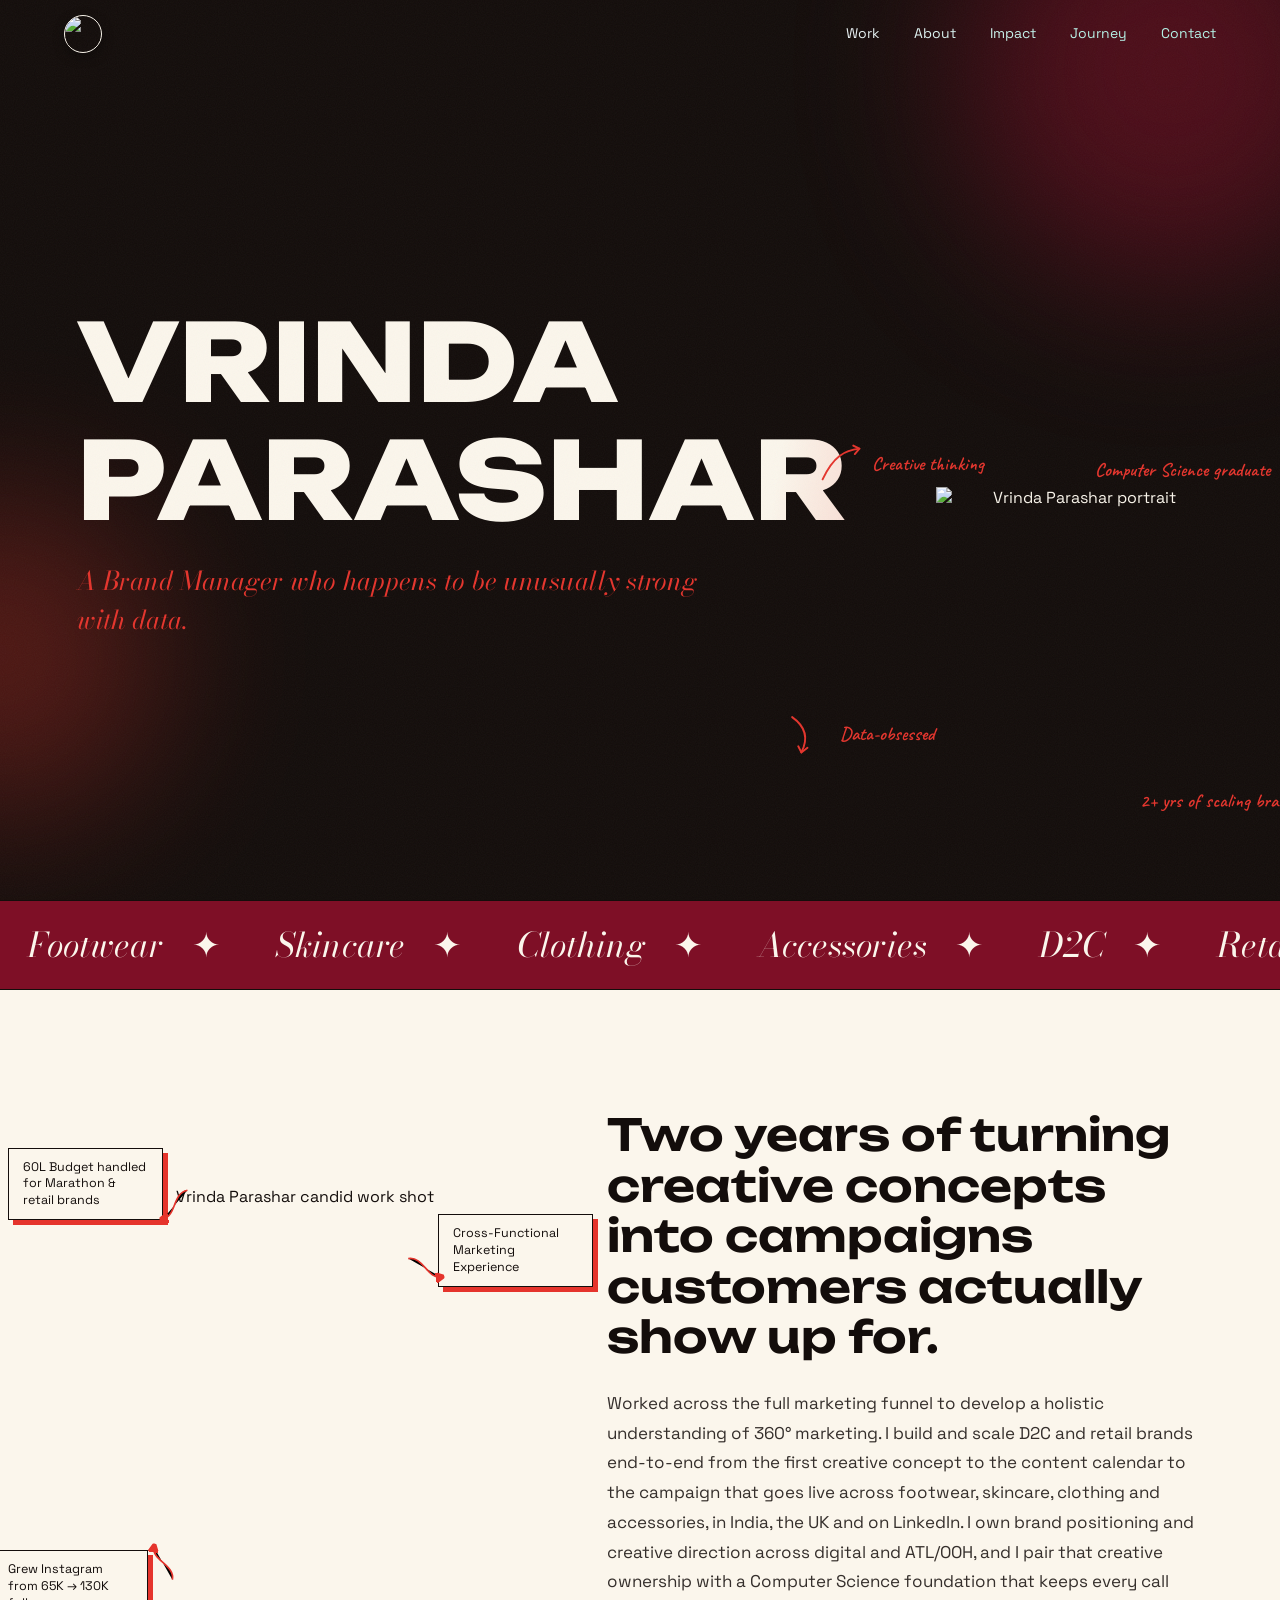
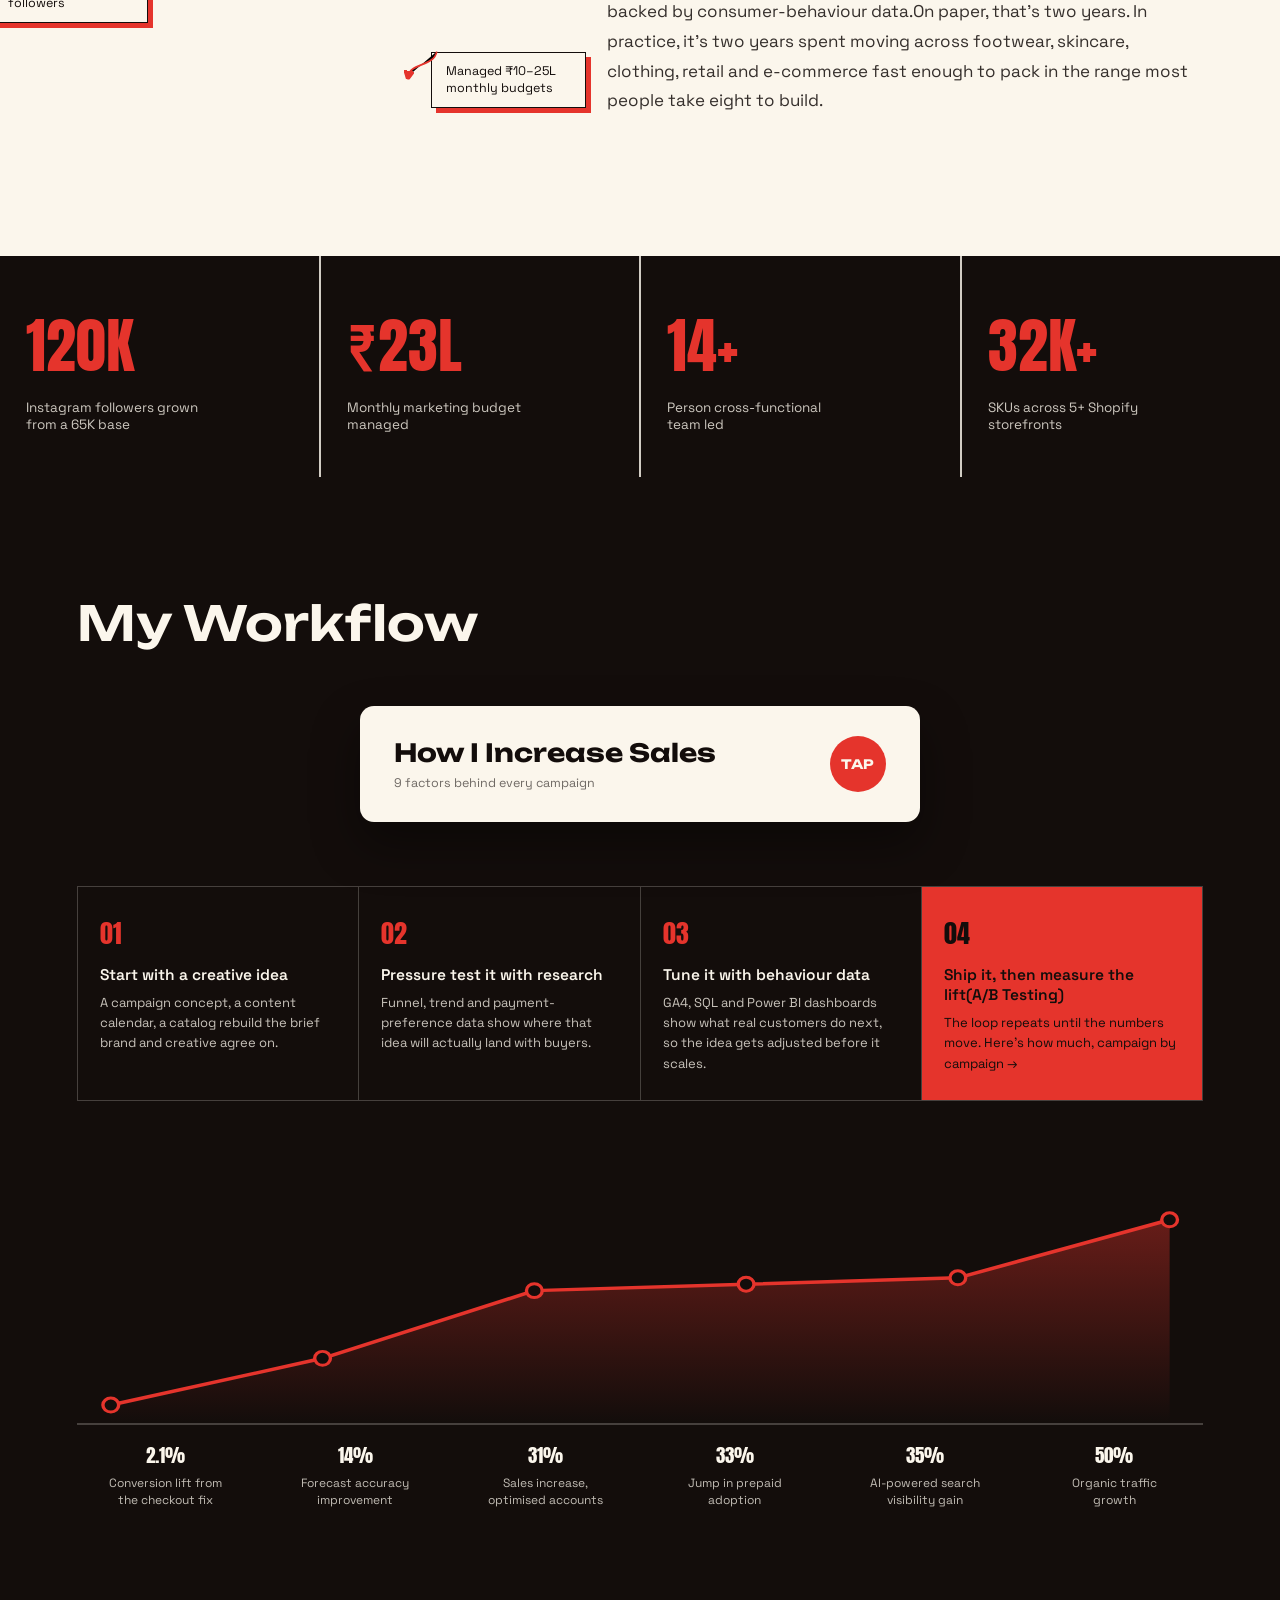
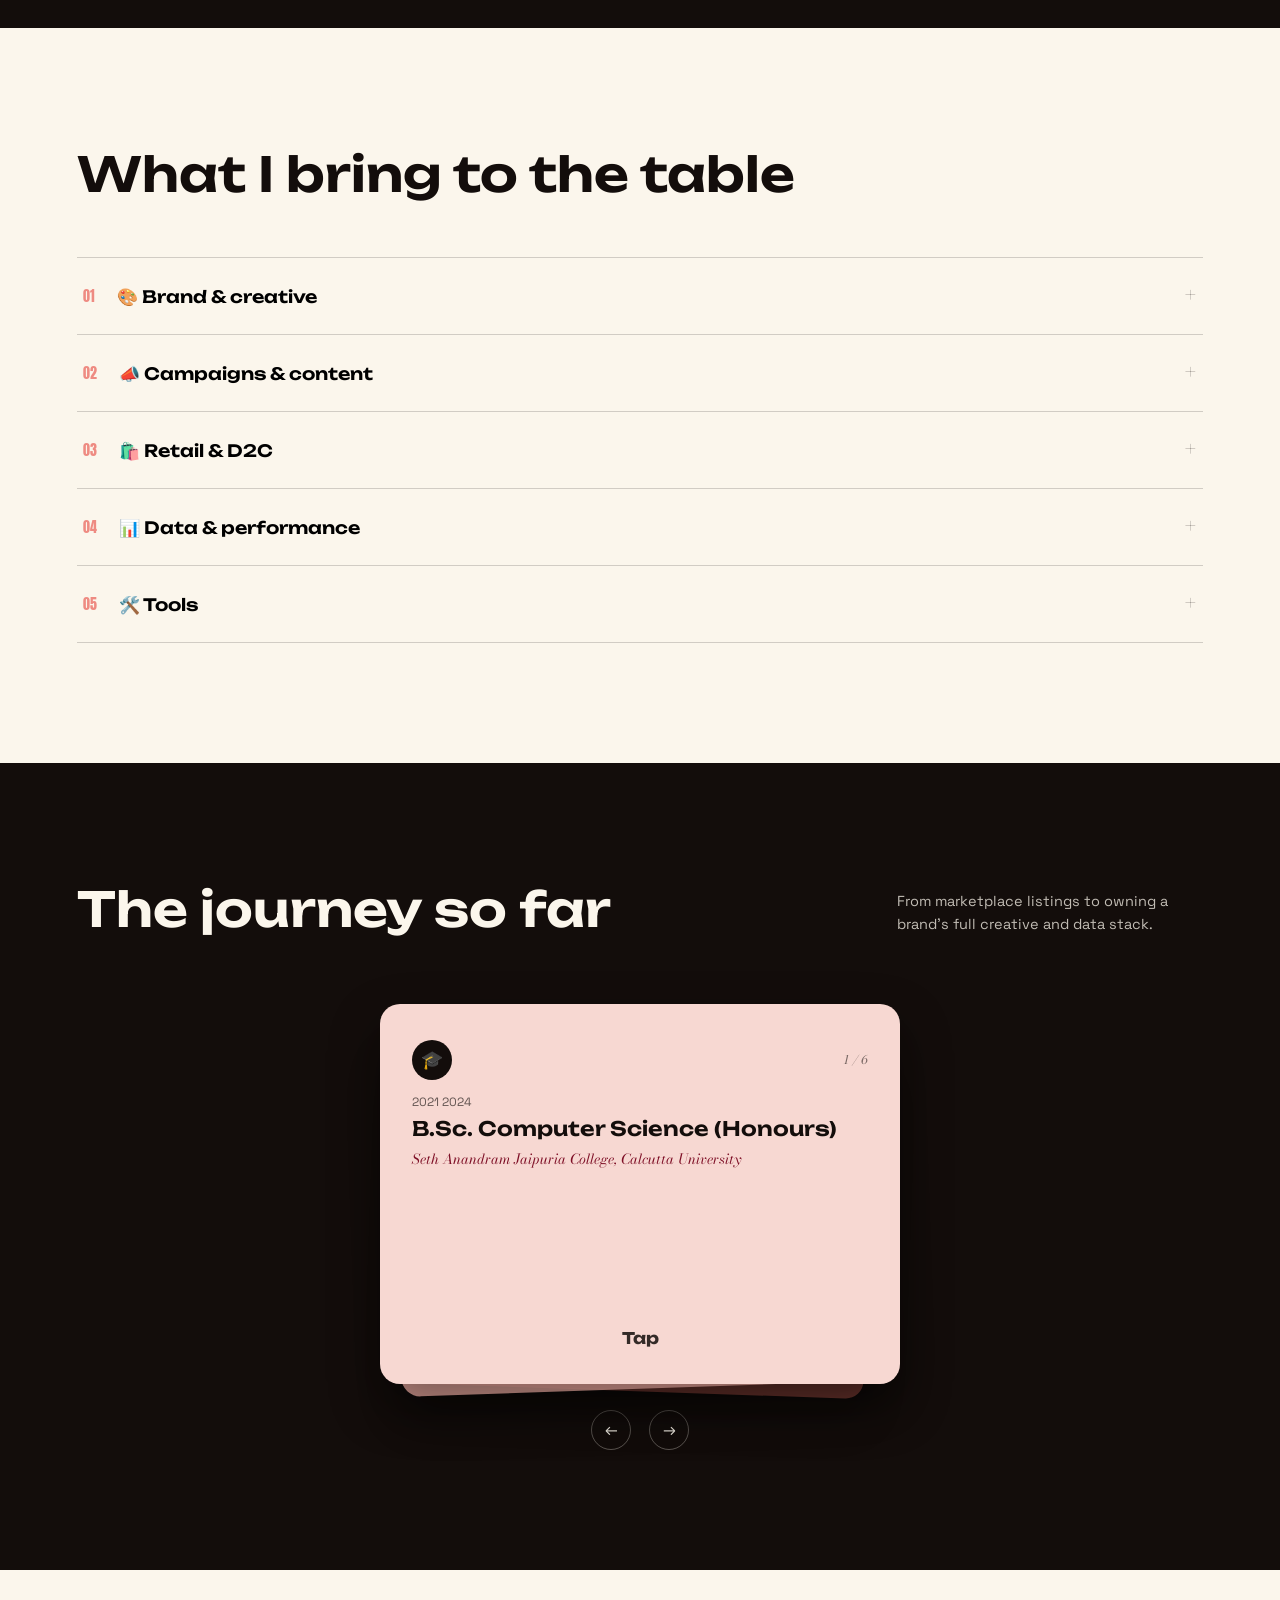
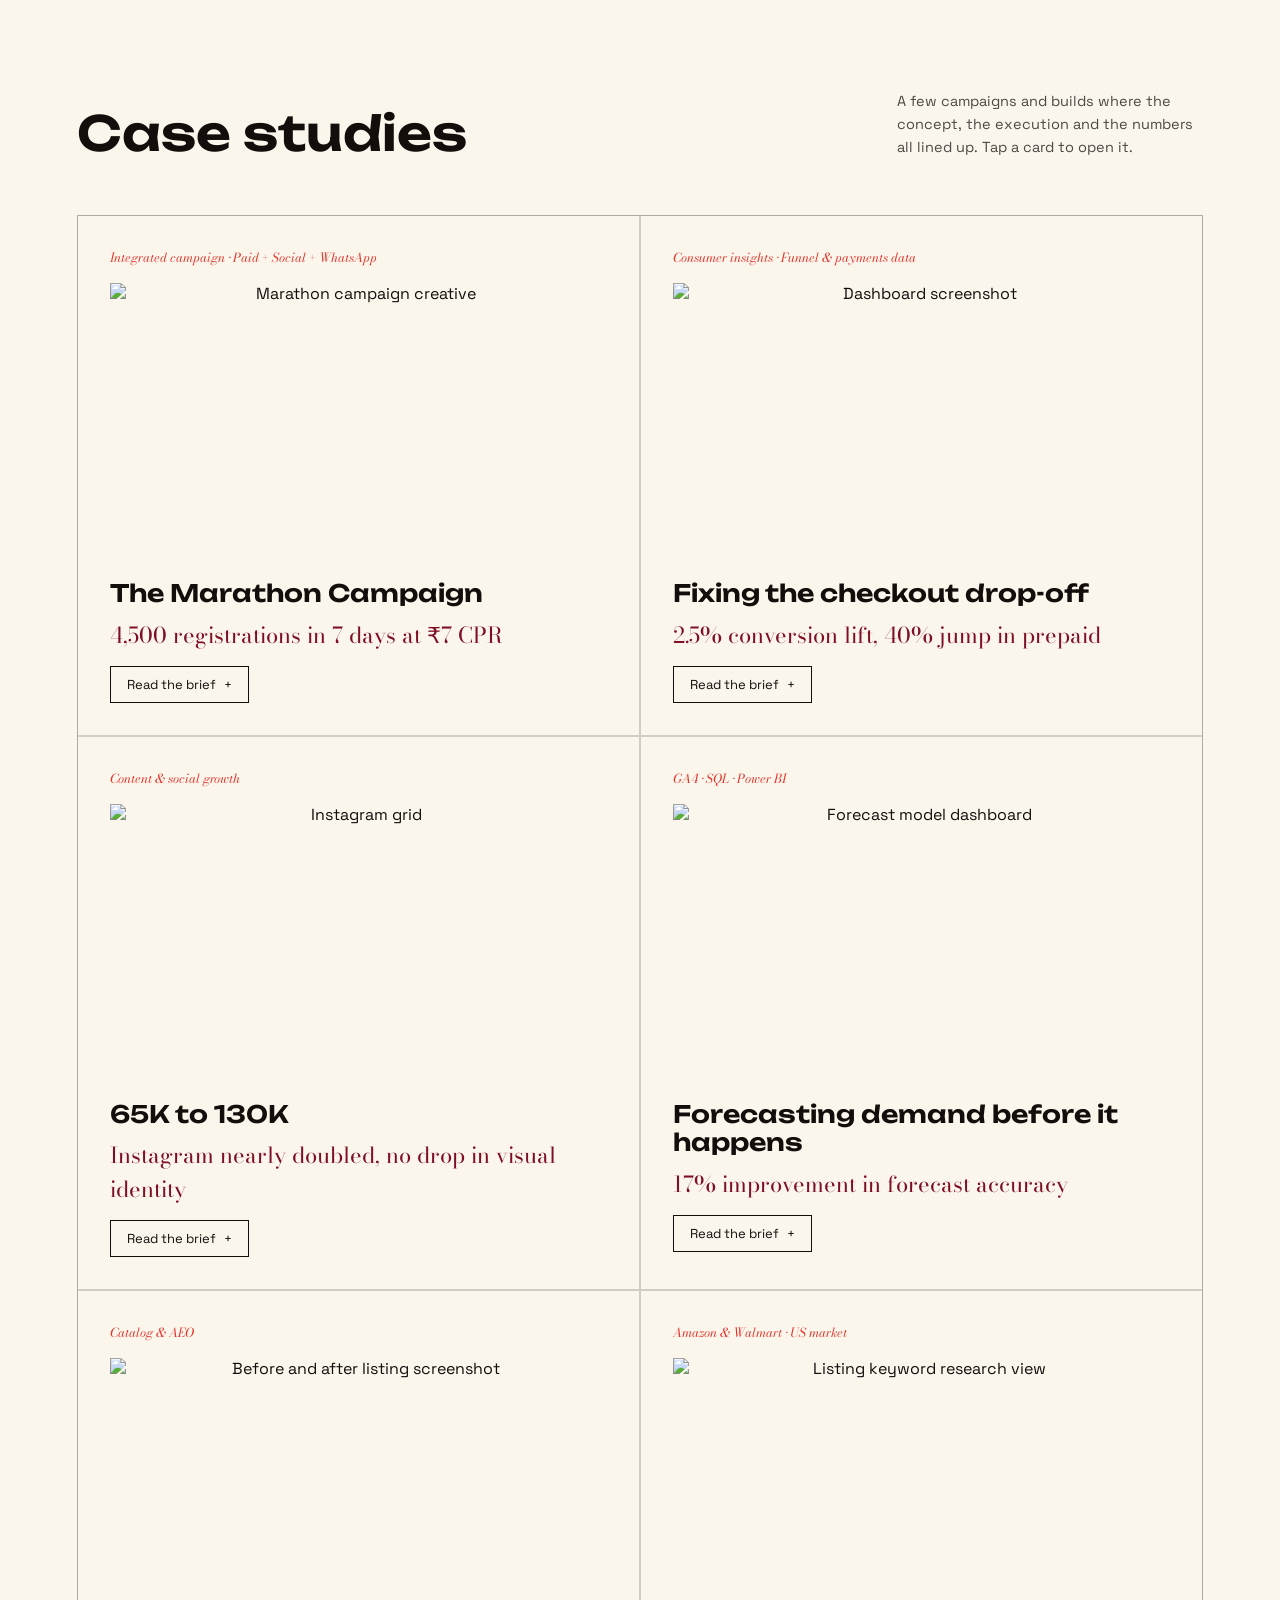
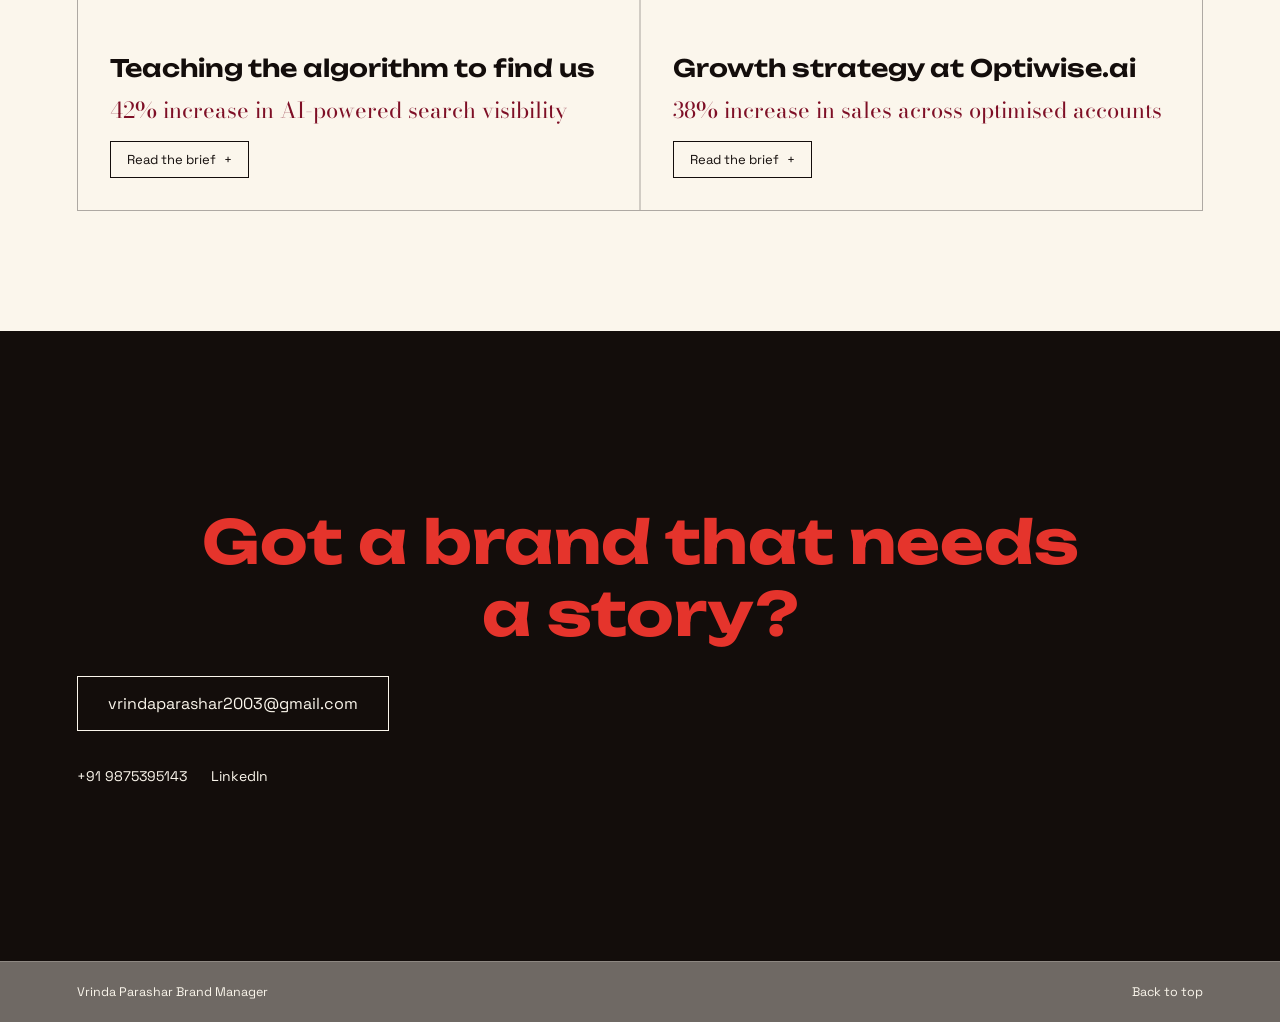
==== commit 056ca28d: "Consolidate marketing experience paragraphs in index.html" ====
--- a/index.html
+++ b/index.html
@@ -396,8 +396,7 @@
   </div>
   <div>
     <h2>Two years of turning creative concepts into campaigns customers actually show up for.</h2>
-    <p>Worked across the full marketing funnel to develop a holistic understanding of 360° marketing. I build and scale D2C and retail brands end-to-end from the first creative concept to the content calendar to the campaign that goes live across footwear, skincare, clothing and accessories, in India, the UK and on LinkedIn.</p>
-    <p>I own brand positioning and creative direction across digital and ATL/OOH, and I pair that creative ownership with a Computer Science foundation that keeps every call backed by consumer-behaviour data.</p>
+    <p>Worked across the full marketing funnel to develop a holistic understanding of 360° marketing. I build and scale D2C and retail brands end-to-end from the first creative concept to the content calendar to the campaign that goes live across footwear, skincare, clothing and accessories, in India, the UK and on LinkedIn. I own brand positioning and creative direction across digital and ATL/OOH, and I pair that creative ownership with a Computer Science foundation that keeps every call backed by consumer-behaviour data.On paper, that's two years. In practice, it's two years spent moving across footwear, skincare, clothing, retail and e-commerce fast enough to pack in the range most people take eight to build.</p>
   </div>
 </section>
 
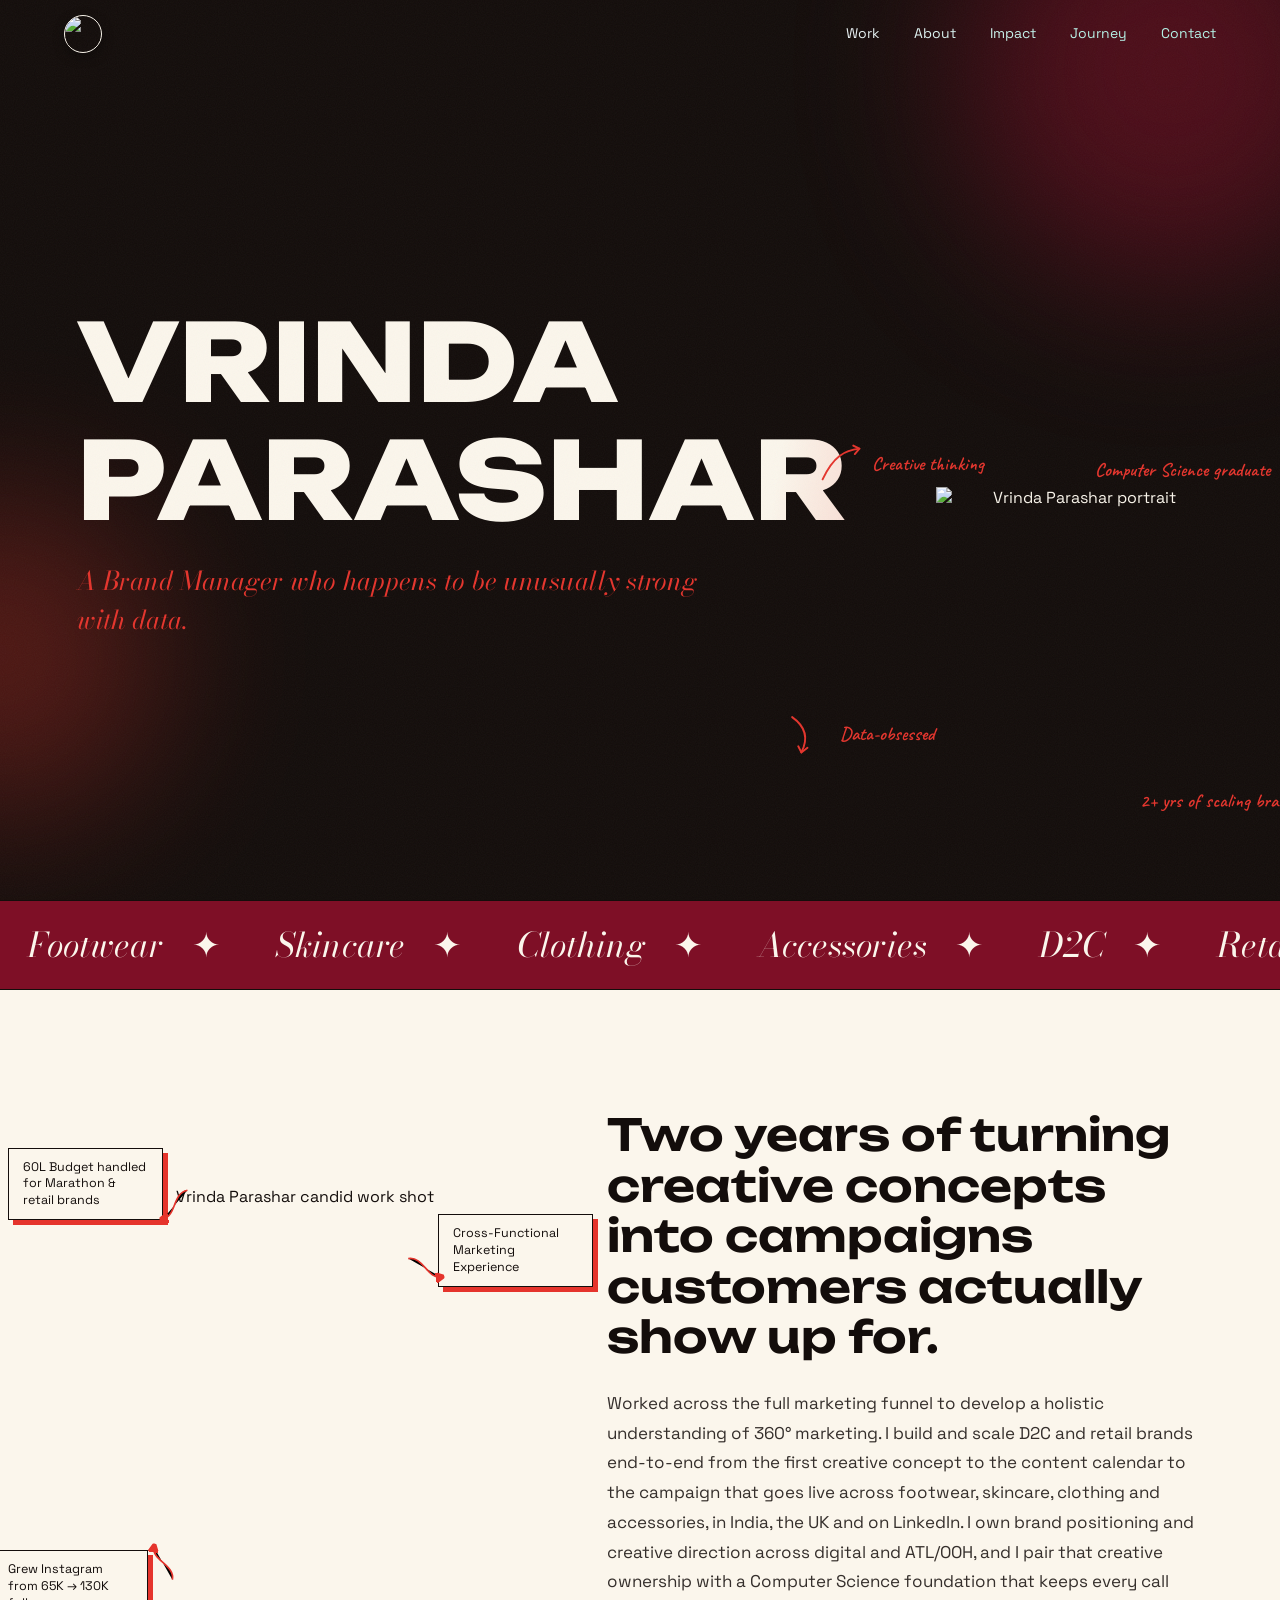
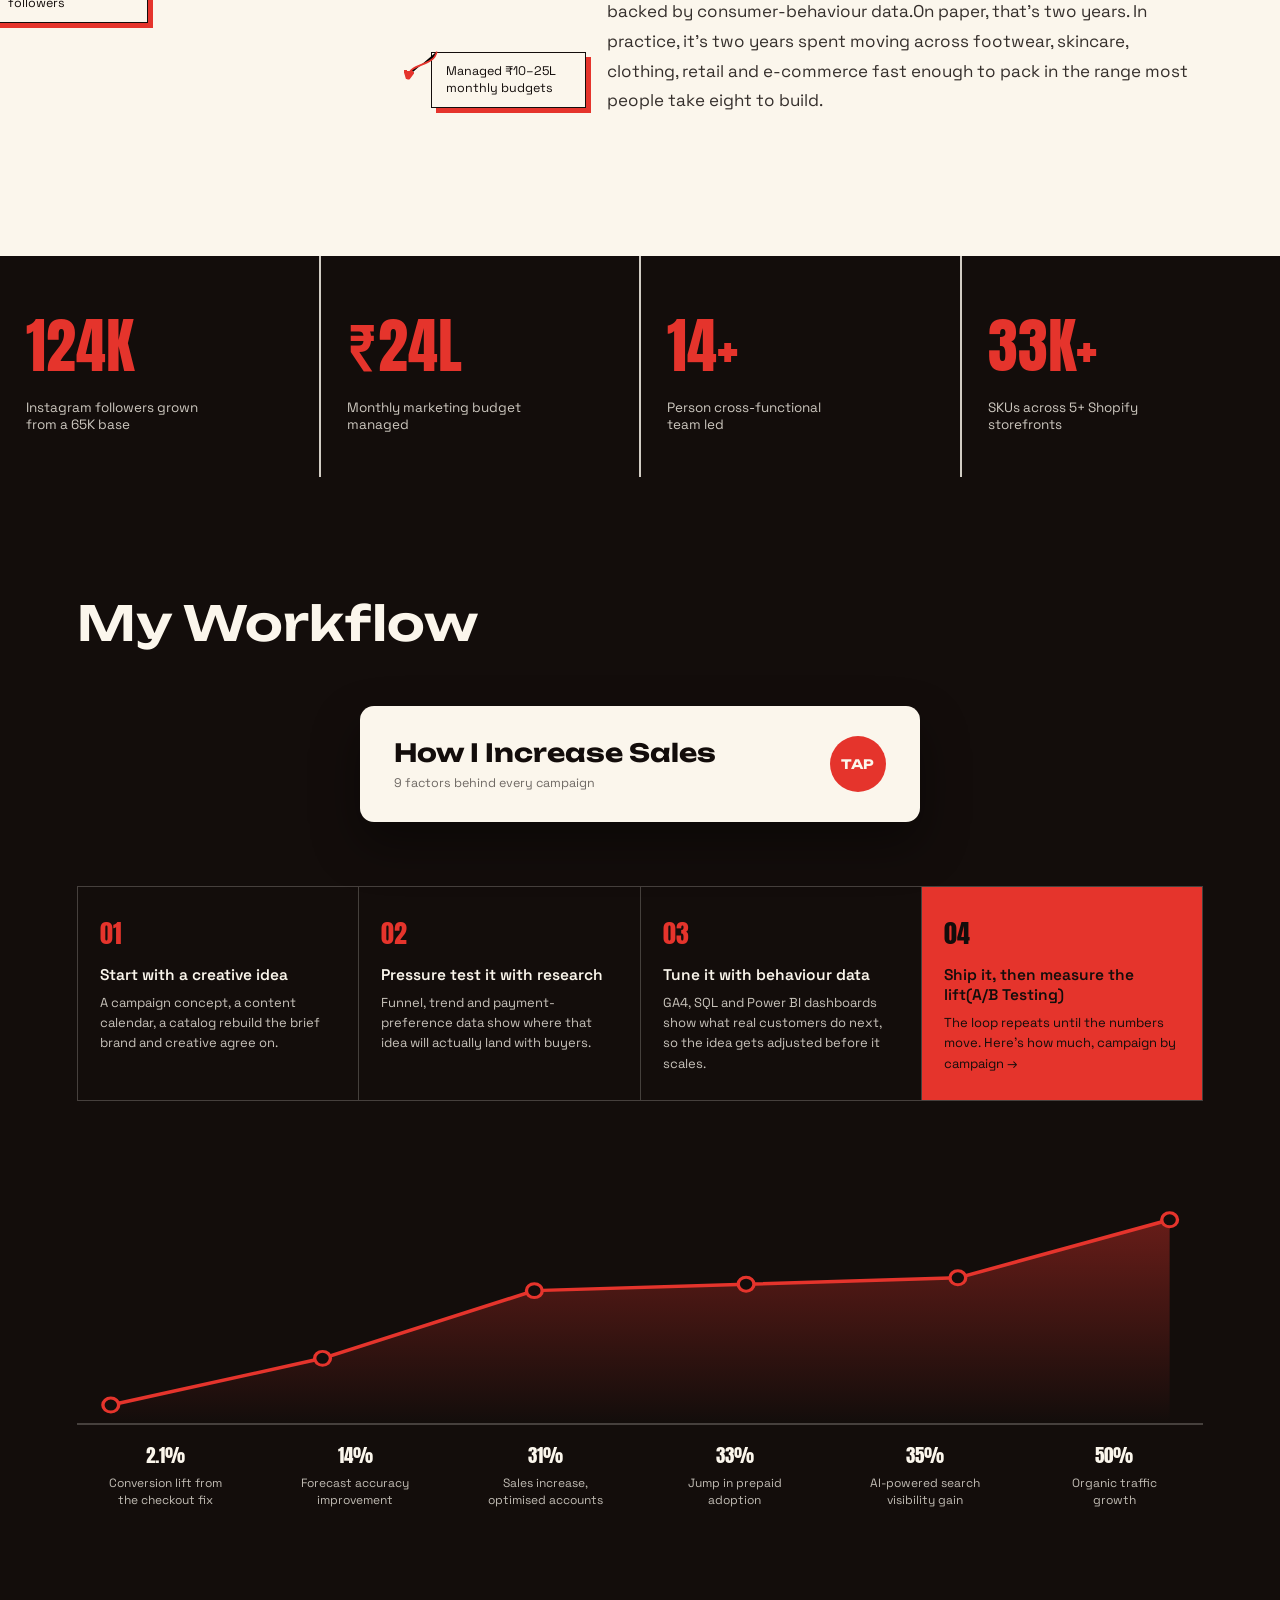
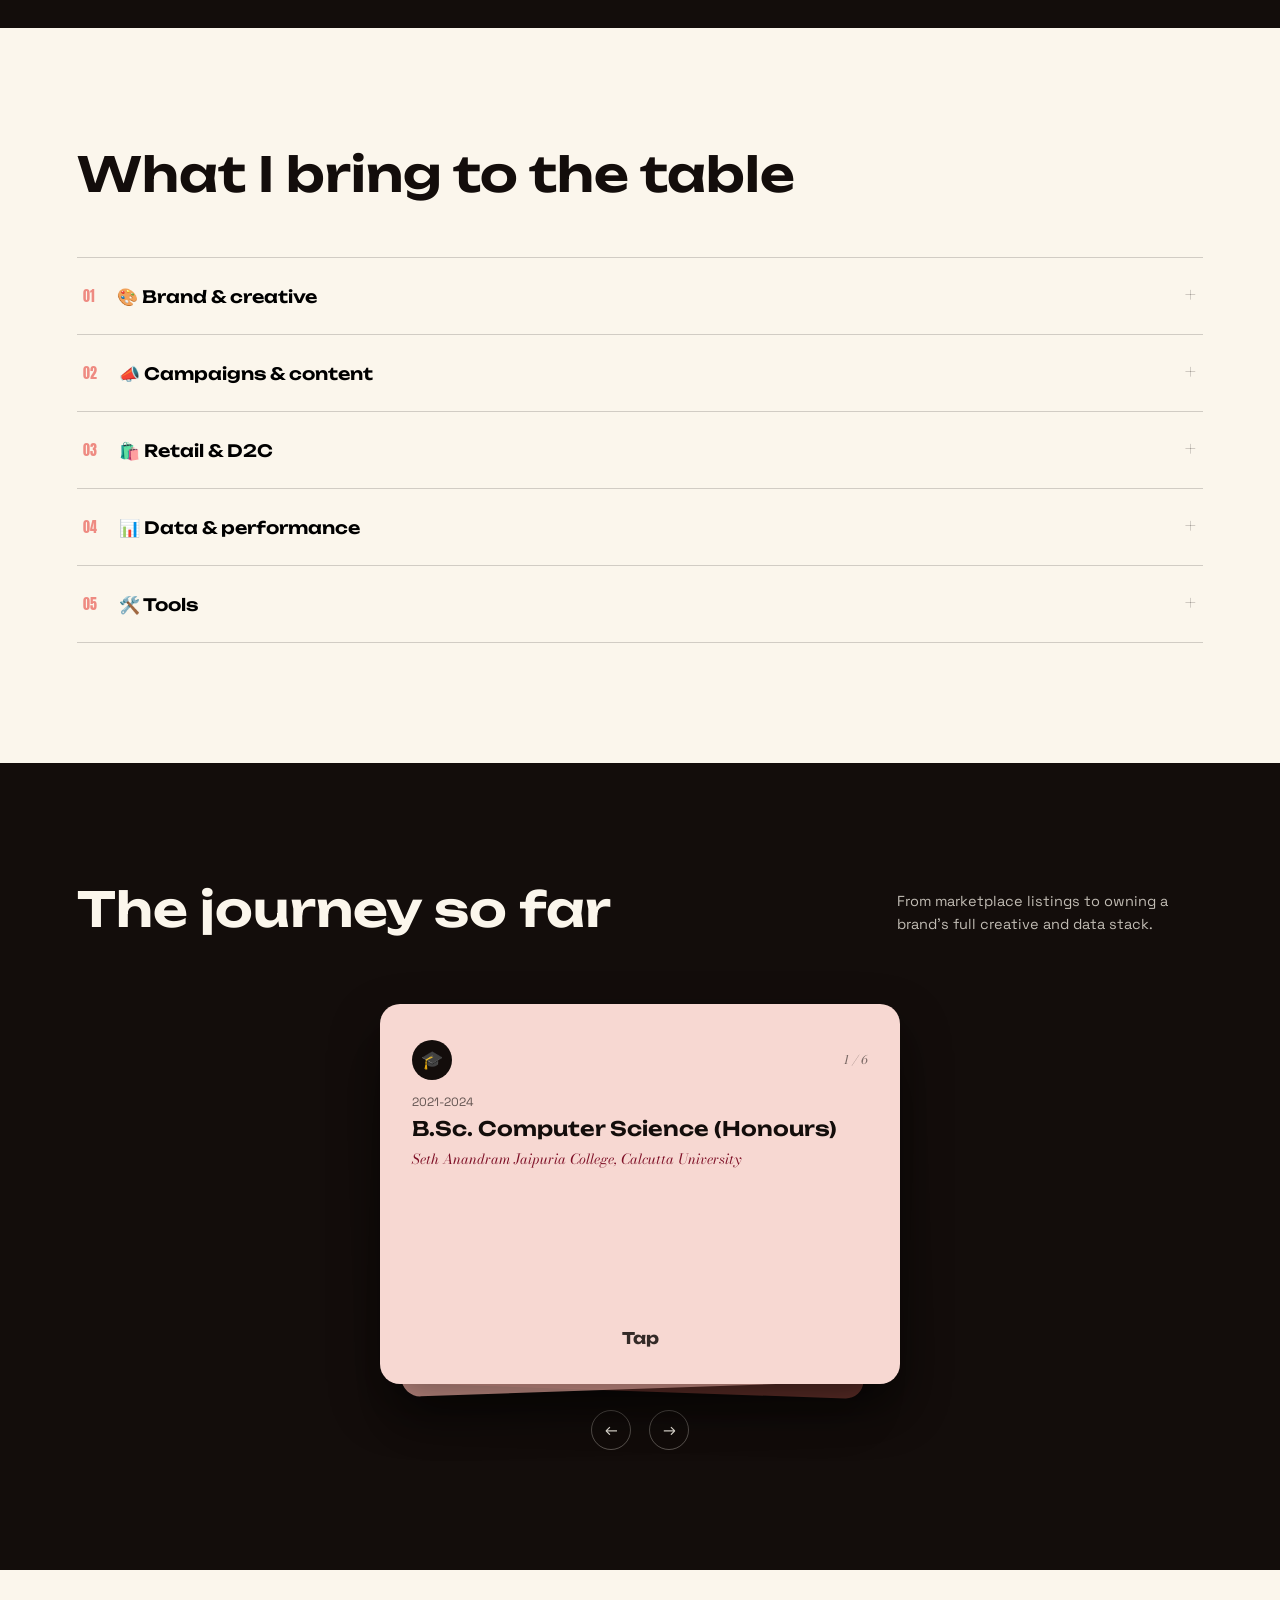
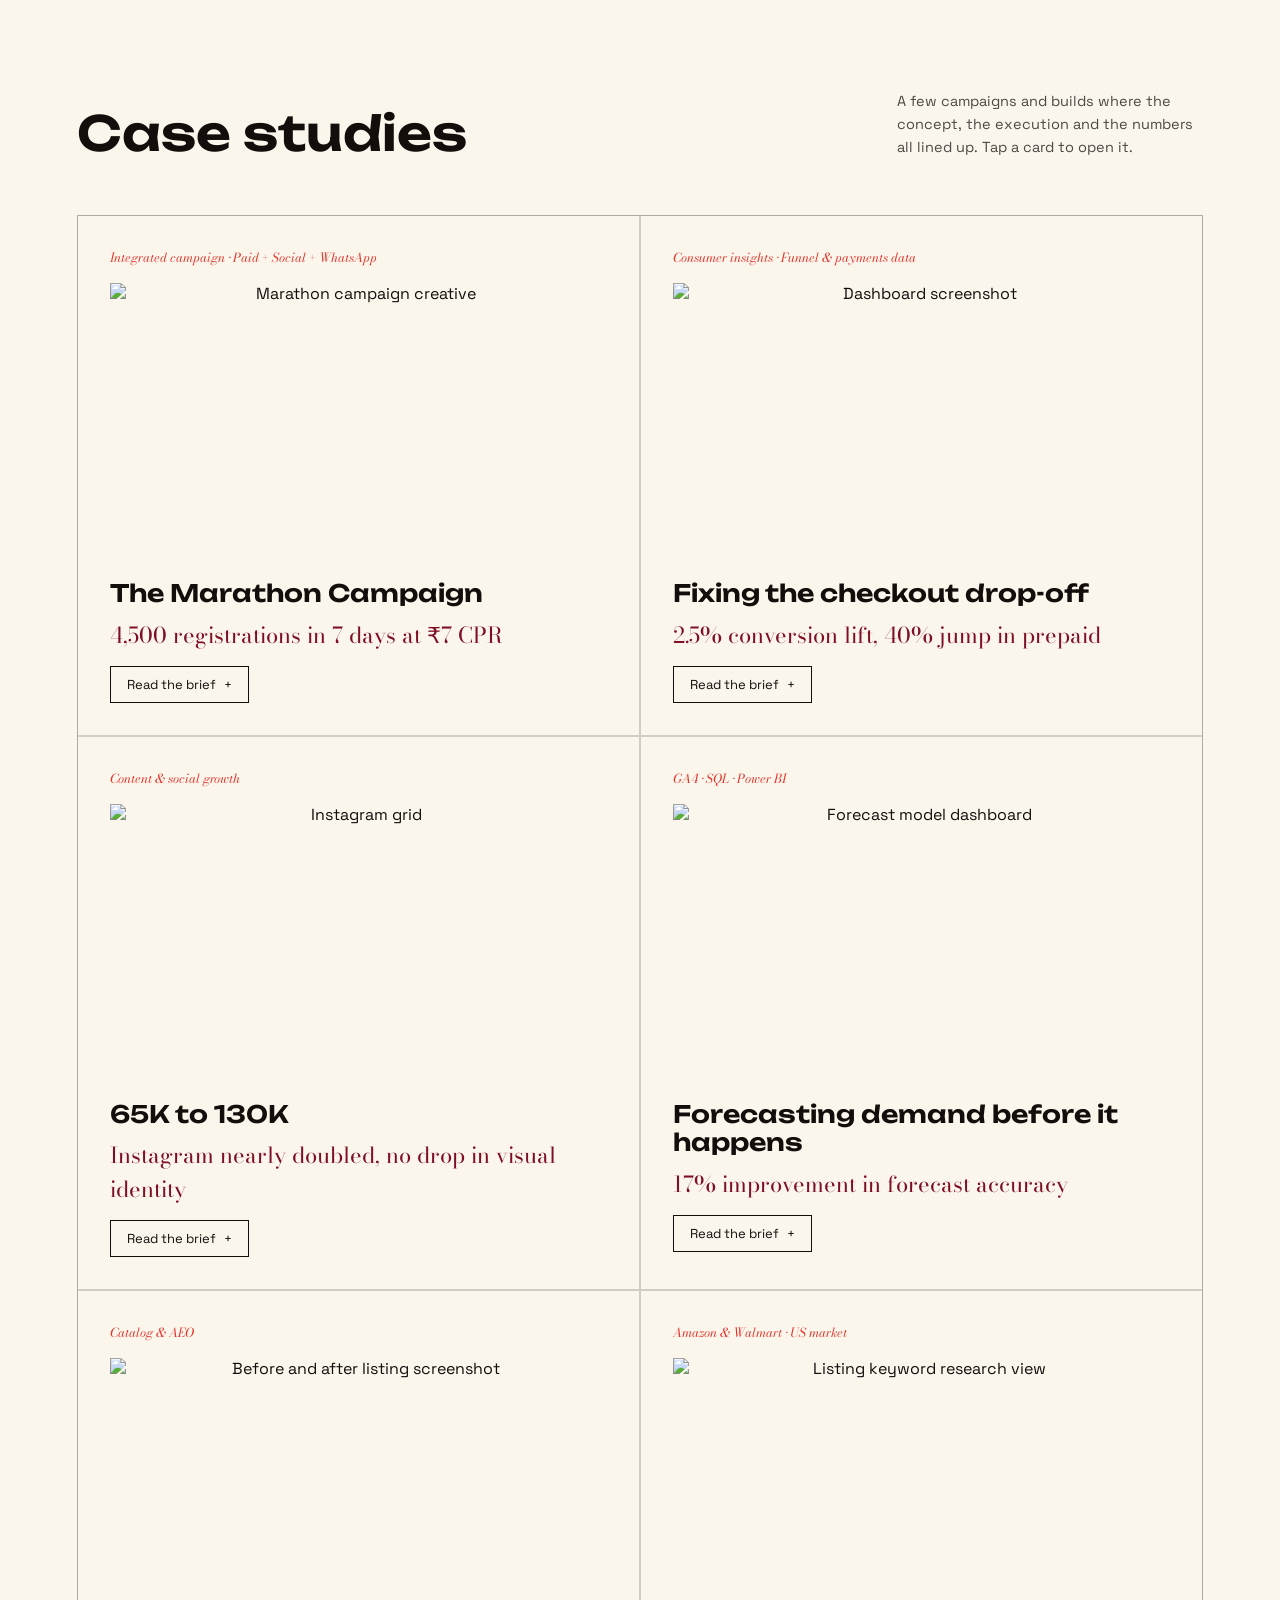
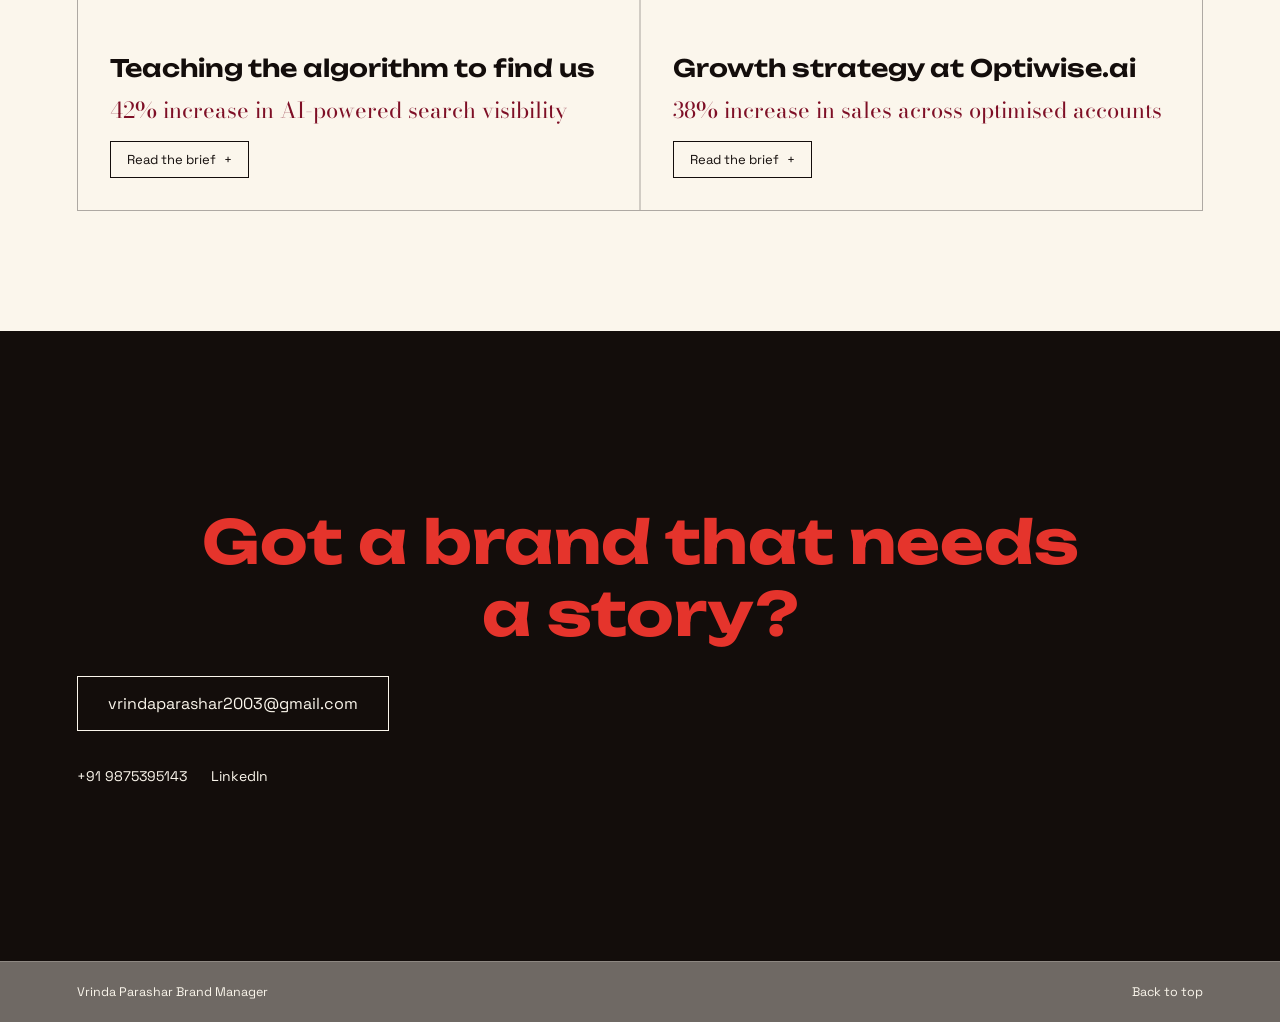
==== commit cc9ea9fd: "Update date formats in journey stack" ====
--- a/index.html
+++ b/index.html
@@ -536,7 +536,7 @@
 
       <div class="stack-card shade-1" data-emoji="🎓">
         <div class="stack-top"><div class="stack-dot-emoji">🎓</div><div class="stack-index"></div></div>
-        <div class="t-date">2021  2024</div>
+        <div class="t-date">2021-2024</div>
         <h3>B.Sc. Computer Science (Honours)</h3>
         <div class="t-co">Seth Anandram Jaipuria College, Calcutta University</div>
         <div class="stack-tap-hint">Tap</div>
@@ -544,7 +544,7 @@
 
       <div class="stack-card shade-2" data-emoji="🛍️">
         <div class="stack-top"><div class="stack-dot-emoji">🛍️</div><div class="stack-index"></div></div>
-        <div class="t-date">Apr 2024  Dec 2024</div>
+        <div class="t-date">Apr 2024-Dec 2024</div>
         <h3>E-Commerce Operations Associate / Intern</h3>
         <div class="t-co">The Chief Hustler</div>
         <ul>
@@ -556,7 +556,7 @@
 
       <div class="stack-card shade-3" data-emoji="📈">
         <div class="stack-top"><div class="stack-dot-emoji">📈</div><div class="stack-index"></div></div>
-        <div class="t-date">Feb 2025  Jul 2025</div>
+        <div class="t-date">Feb 2025-Jul 2025</div>
         <h3>E-Commerce Growth Strategist</h3>
         <div class="t-co">Optiwise.ai</div>
         <ul>
@@ -568,7 +568,7 @@
 
       <div class="stack-card shade-4" data-emoji="🏷️">
         <div class="stack-top"><div class="stack-dot-emoji">🏷️</div><div class="stack-index"></div></div>
-        <div class="t-date">Jul 2025  Sep 2025</div>
+        <div class="t-date">Jul 2025-Sep 2025</div>
         <h3>Catalog &amp; Marketplace Operations Executive</h3>
         <div class="t-co">RedTape Limited</div>
         <ul>
@@ -580,7 +580,7 @@
 
       <div class="stack-card current shade-5" data-emoji="🎨">
         <div class="stack-top"><div class="stack-dot-emoji">🎨</div><div class="stack-index"></div></div>
-        <div class="t-date">Sep 2025  Apr 2026</div>
+        <div class="t-date">Sep 2025-Apr 2026</div>
         <h3>Website &amp; Brand Manager</h3>
         <div class="t-co">RedTape Limited</div>
         <ul>
@@ -592,7 +592,7 @@
       </div>
 
       <div class="stack-card stack-end shade-6" data-emoji="✦">
-        <h3>Open to What's Next</h3>
+        <h2>Open to What's Next</h2>
       </div>
 
     </div>
